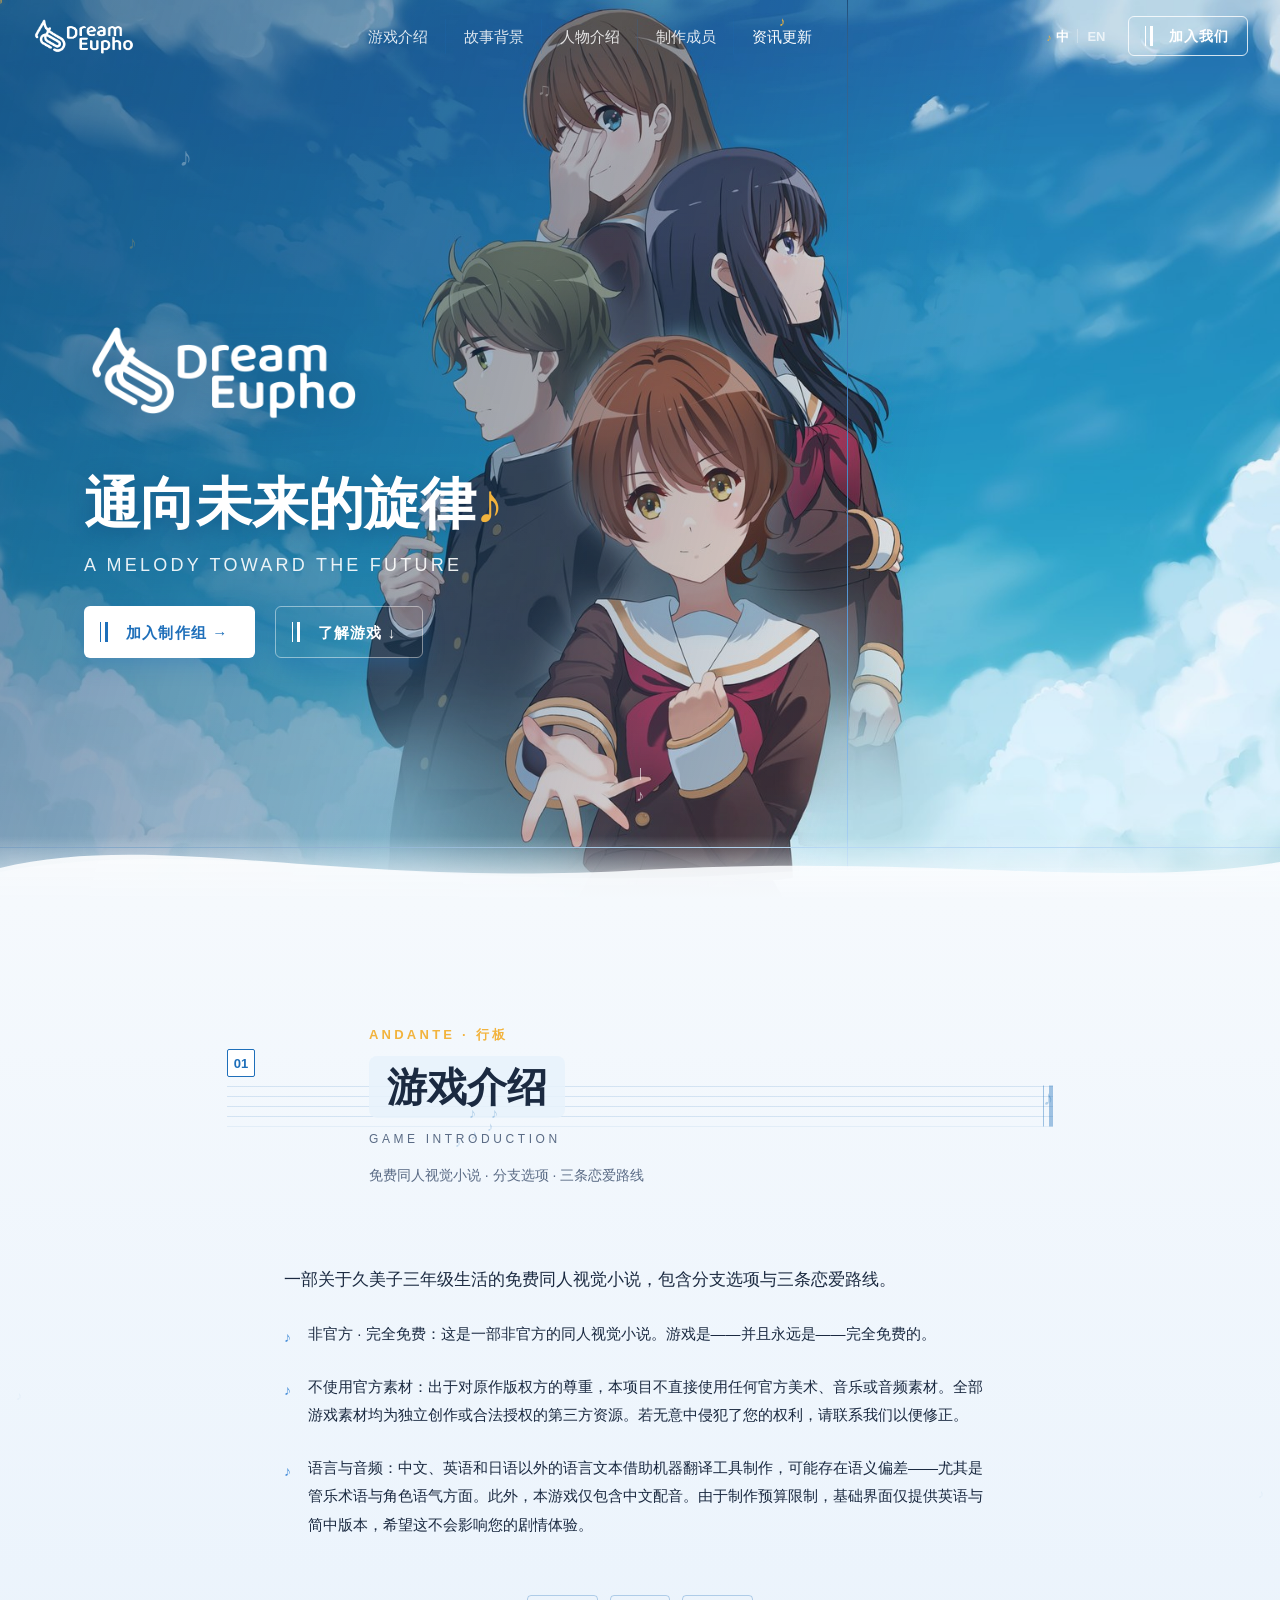
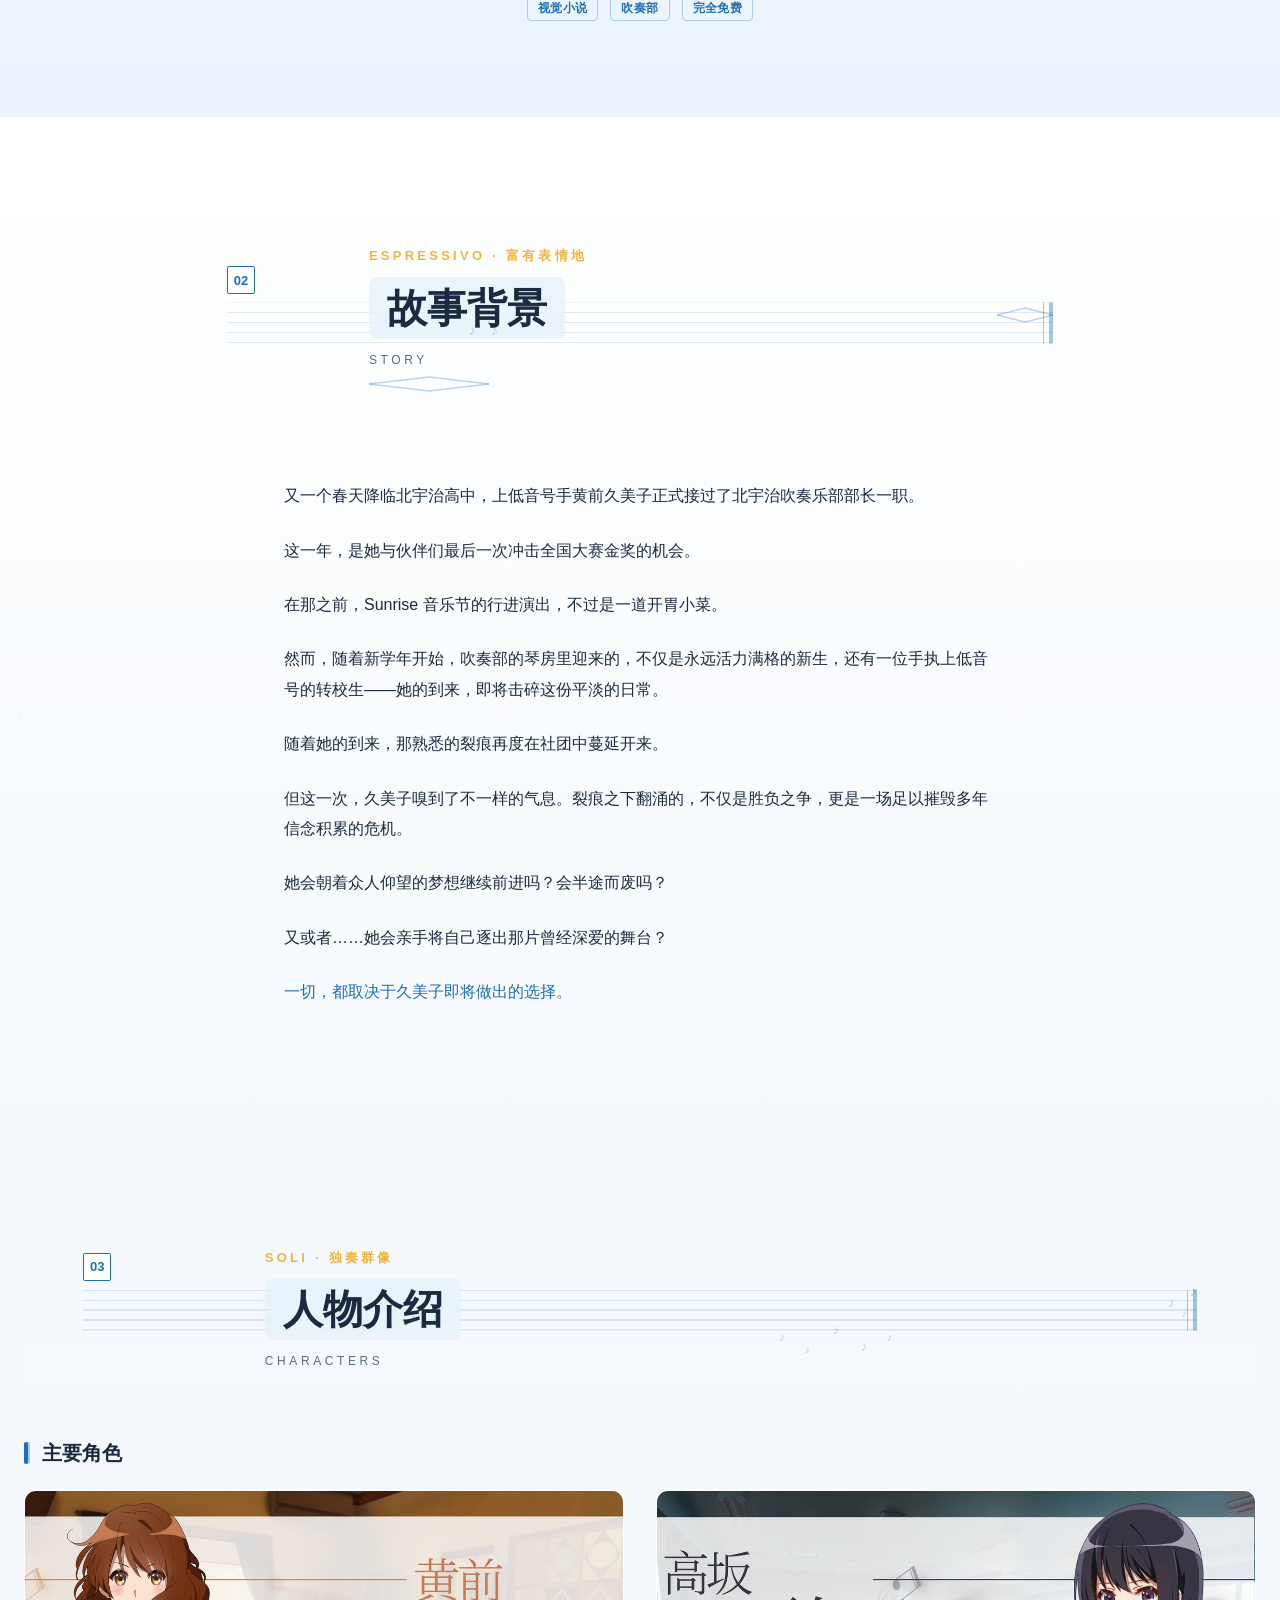
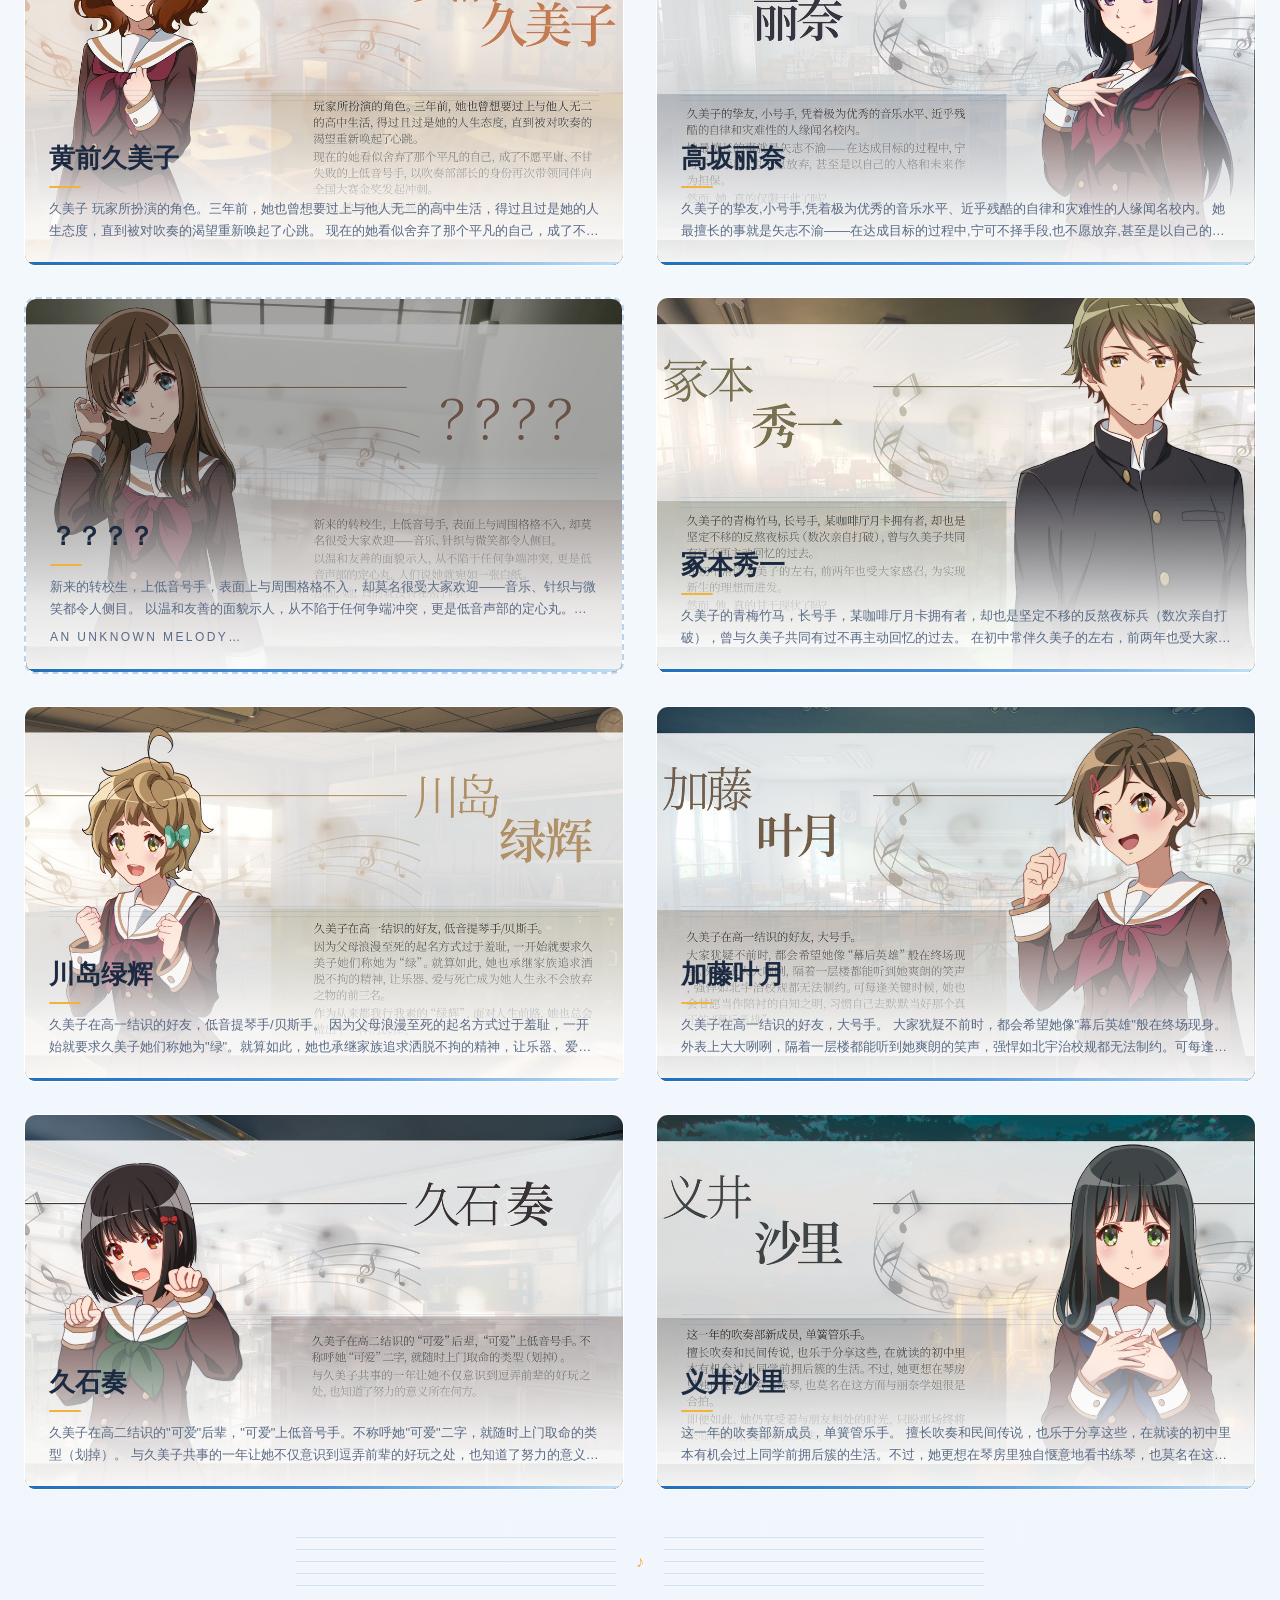
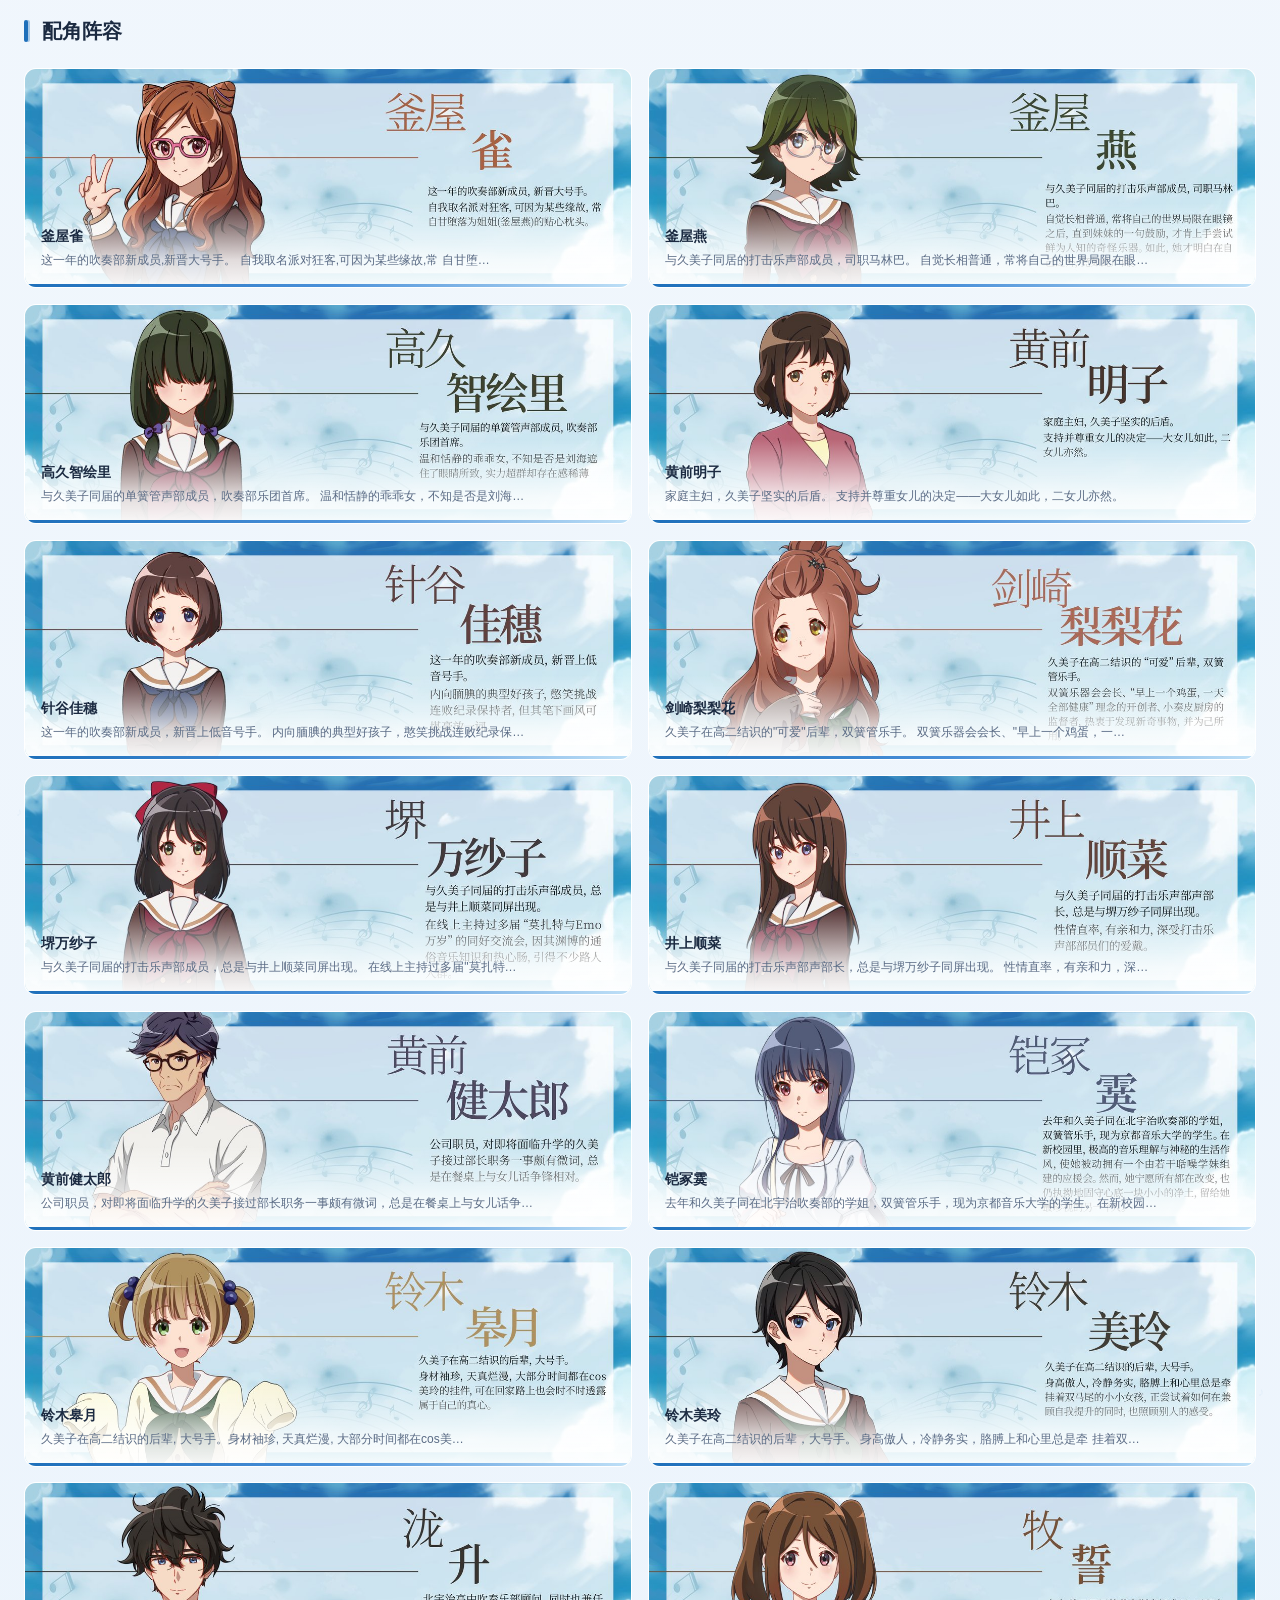
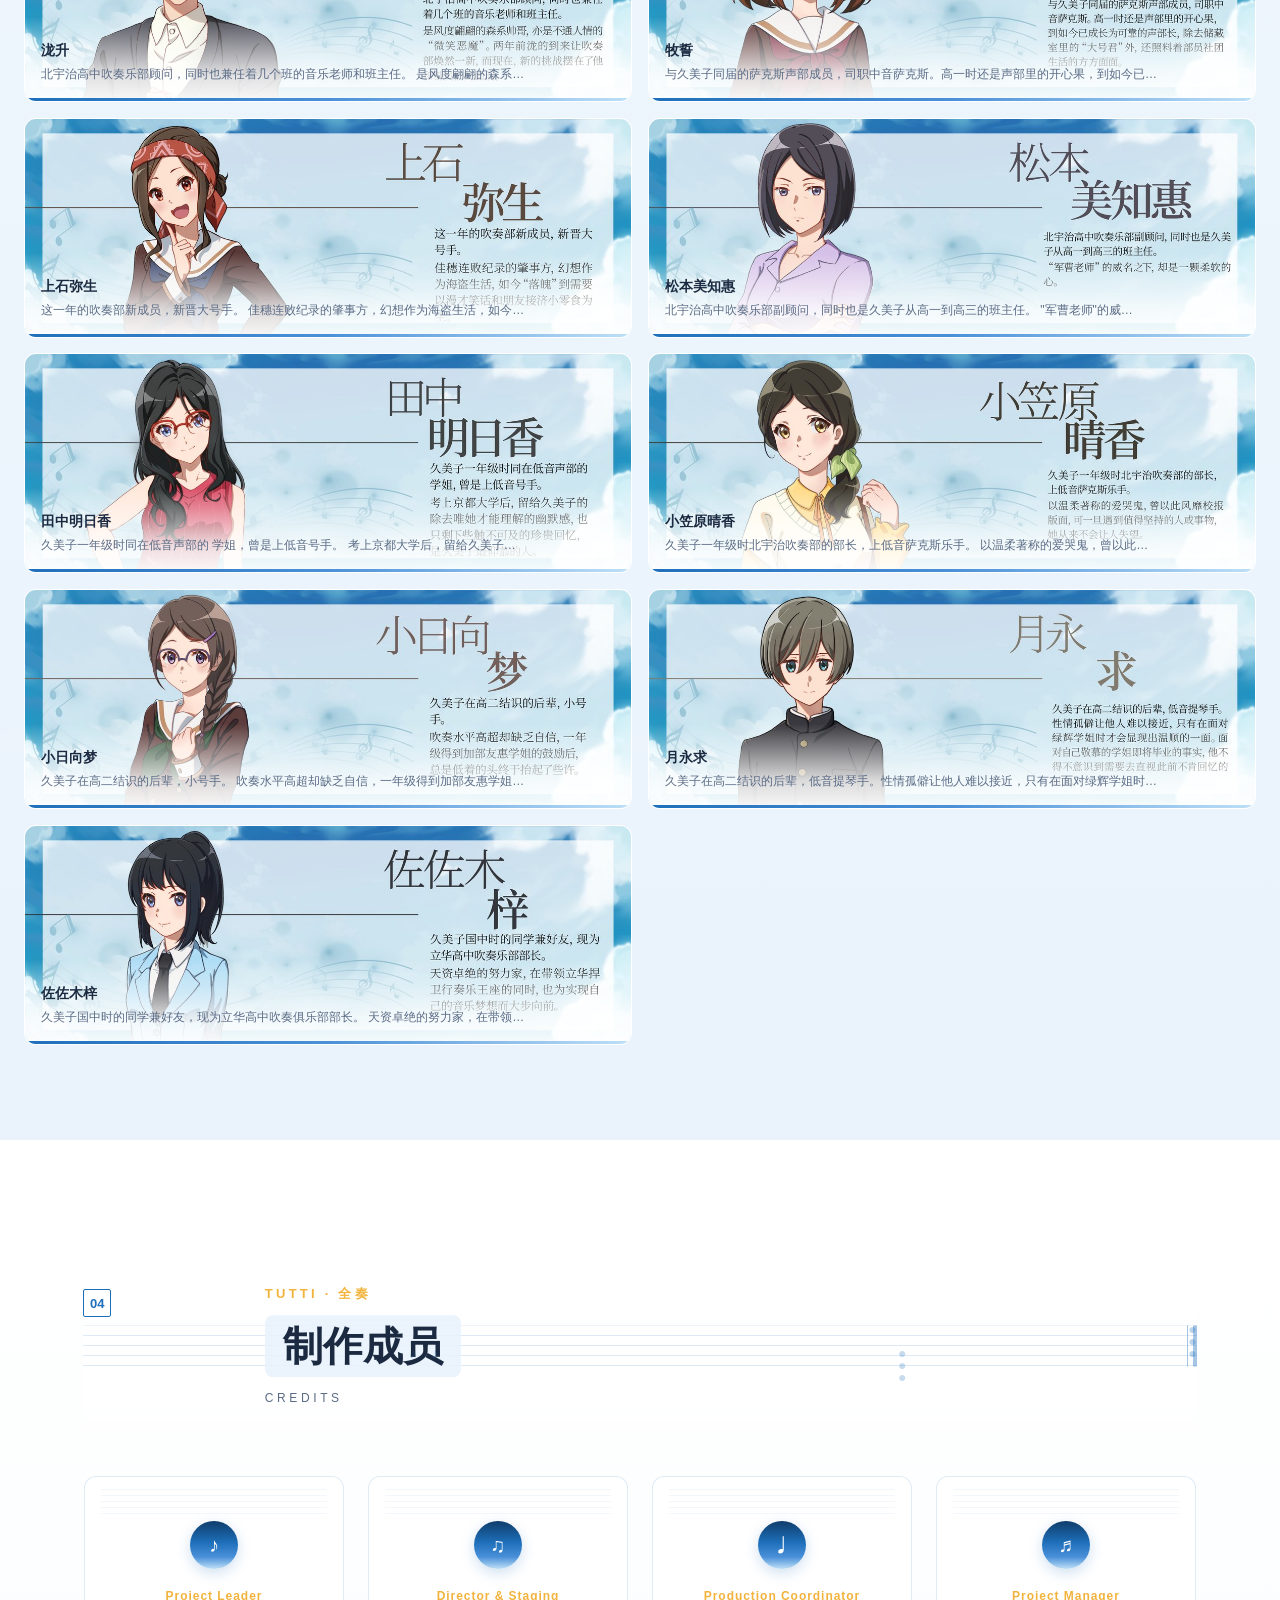
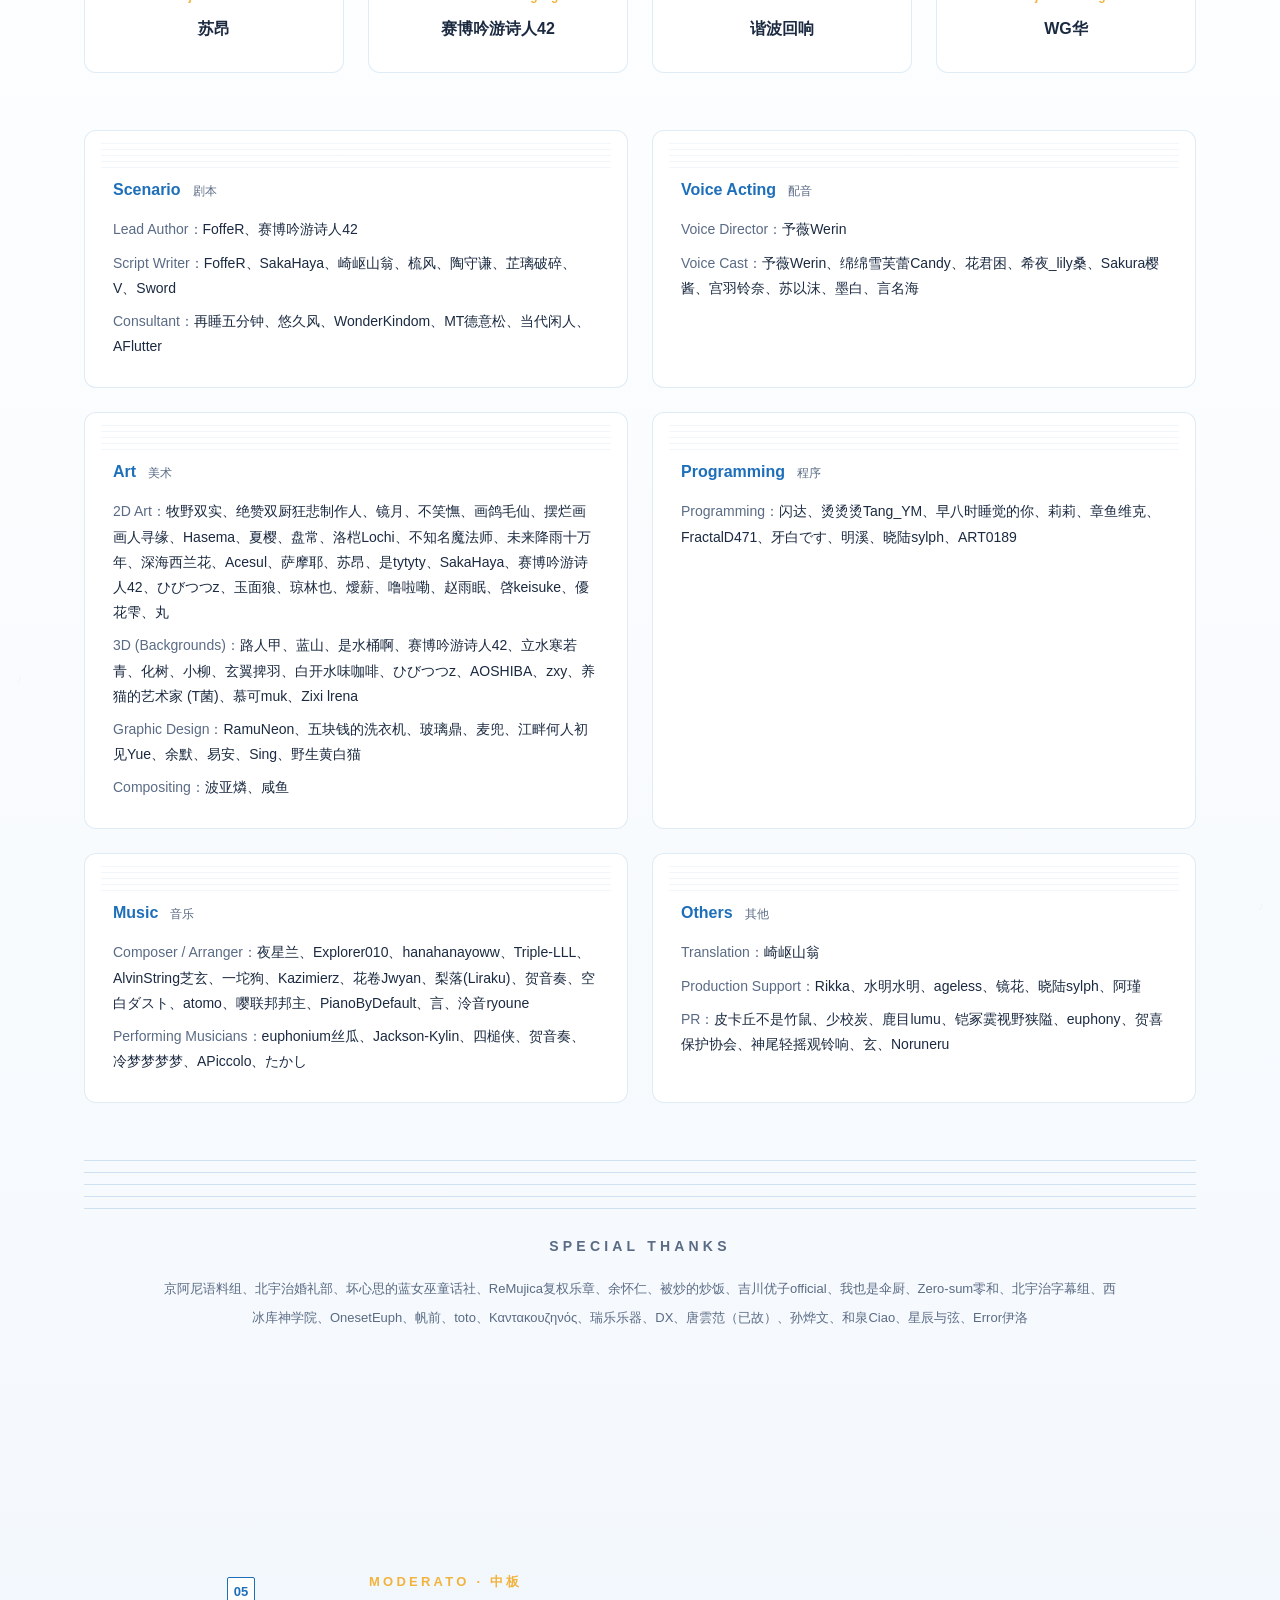
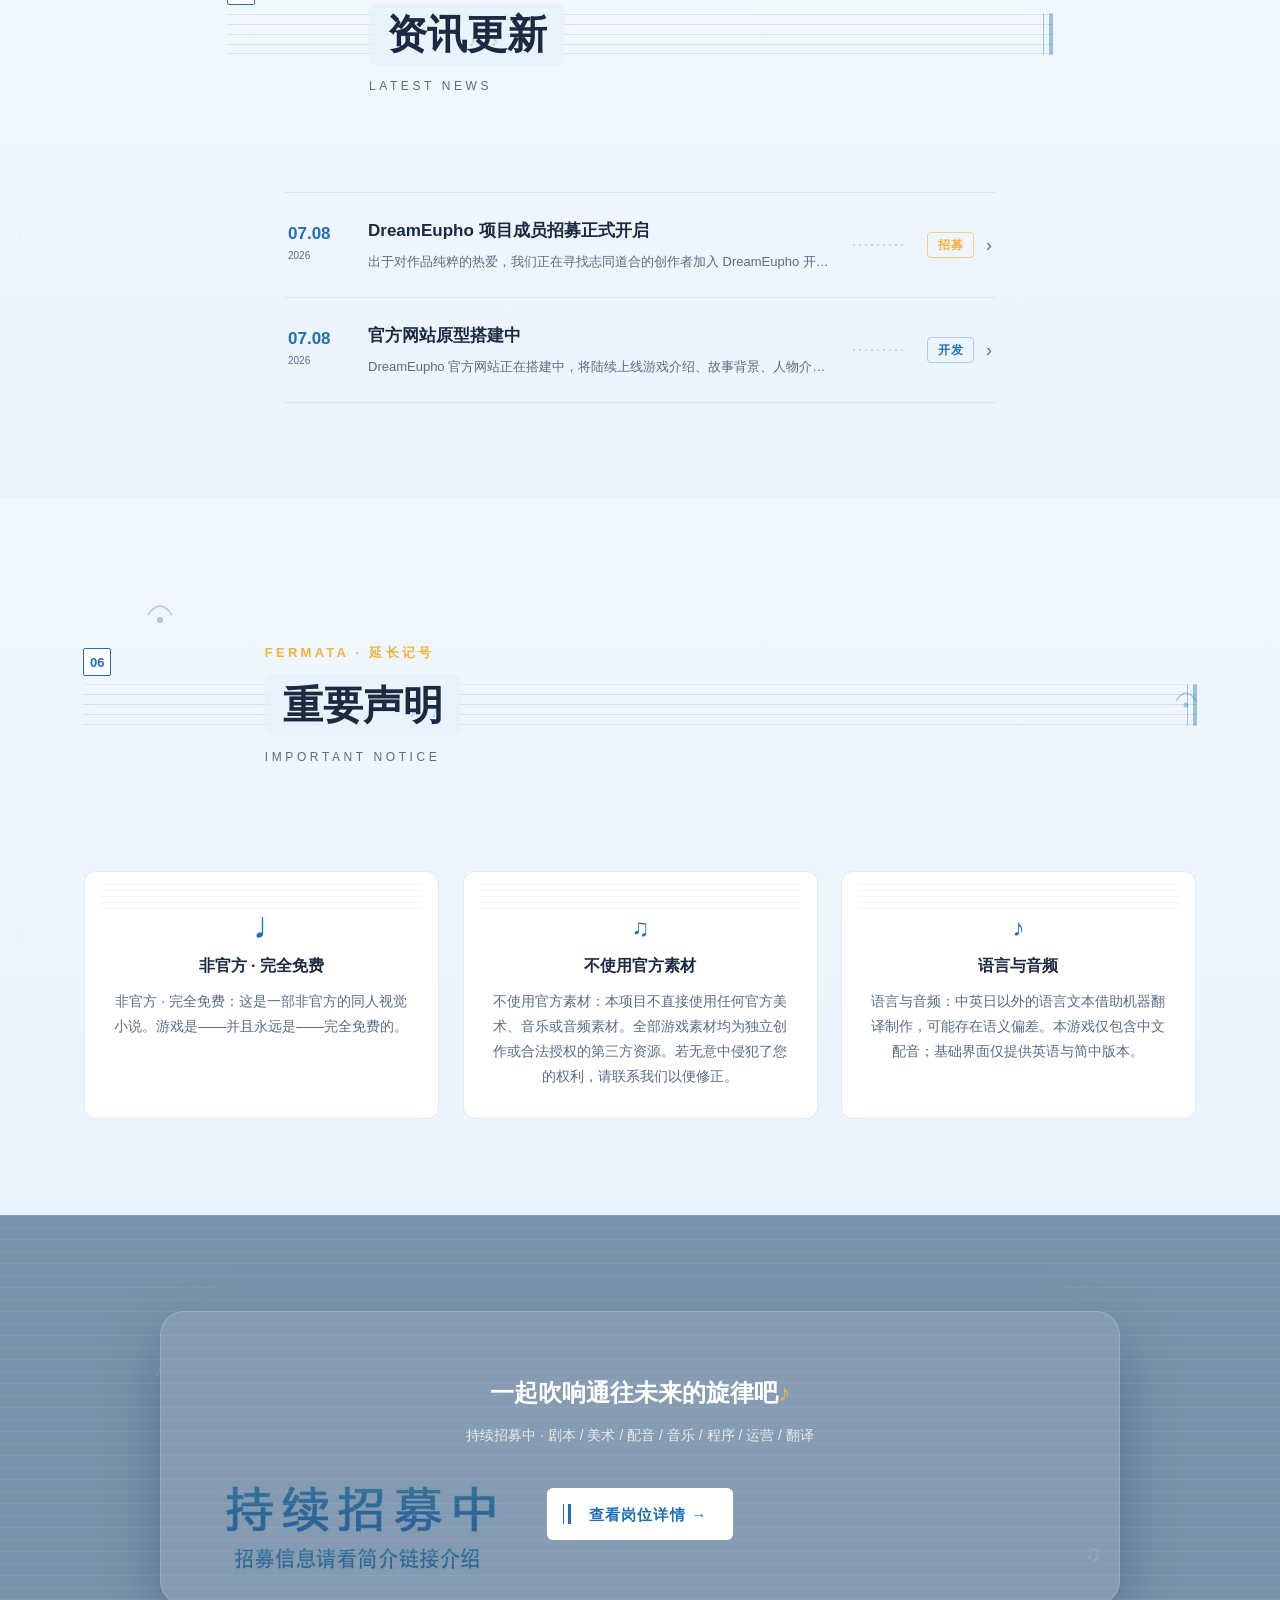
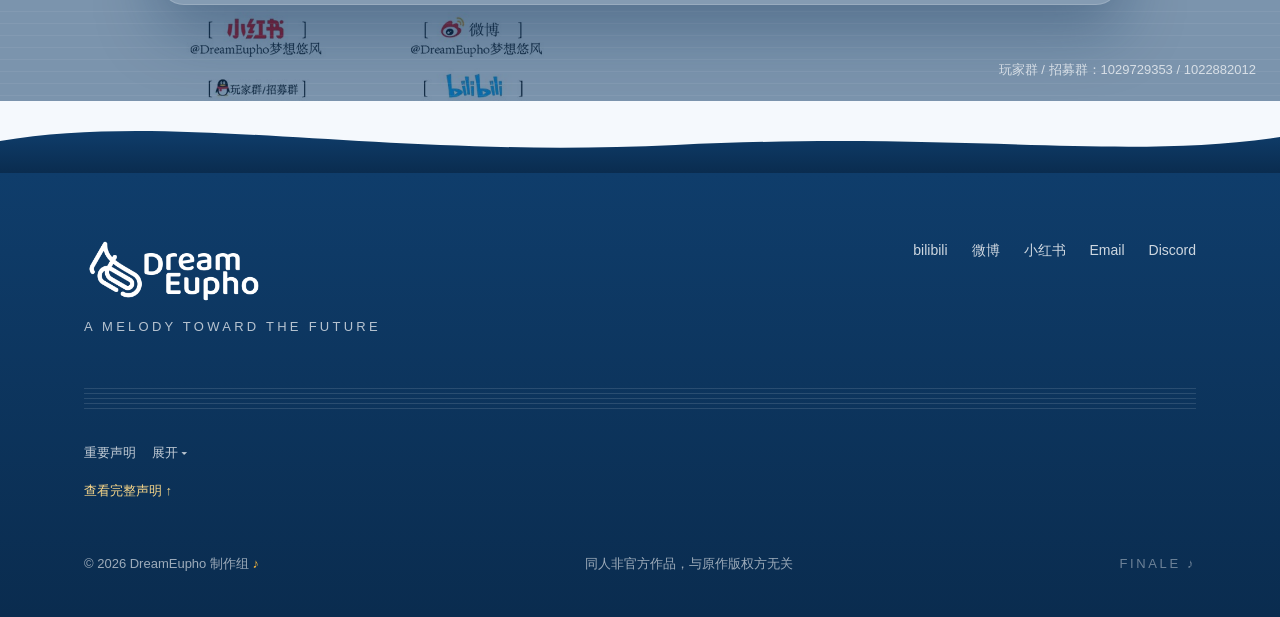
==== index.html @ 2f599049 "Initial commit: DreamEupho 梦想悠风 宣传网站" ====
<!DOCTYPE html>
<html lang="zh-CN">
<head>
<meta charset="UTF-8">
<meta name="viewport" content="width=device-width, initial-scale=1.0">
<title>DreamEupho 梦想悠风 — 通向未来的旋律♪</title>
<meta name="description" content="DreamEupho 梦想悠风 — 《吹响吧！上低音号》同人衍生视觉小说官方宣传网站。通向未来的旋律♪">
<link rel="icon" type="image/png" href="assets/img/logo/DreamEupho_LOGO_b.png">
<link rel="stylesheet" href="css/style.css">
</head>
<body>

<!-- 五线谱滚动进度条 -->
<div class="progress" aria-hidden="true">
  <div class="progress-line"></div>
  <div class="progress-note">♪</div>
</div>

<!-- ================= 顶部导航「节目单谱架」 ================= -->
<nav class="nav" id="nav">
  <div class="nav-inner">
    <a class="brand" href="#top">
      <span class="nav-logo"><img src="assets/img/logo/DreamEupho_LOGO_a.png" alt="DreamEupho"></span>
    </a>
    <div class="nav-links">
      <a href="#intro" class="nav-link" data-i18n="navIntro">游戏介绍</a>
      <a href="#story" class="nav-link" data-i18n="navStory">故事背景</a>
      <a href="#characters" class="nav-link" data-i18n="navChars">人物介绍</a>
      <a href="#credits" class="nav-link" data-i18n="navCredits">制作成员</a>
      <a href="#news" class="nav-link" data-i18n="navNews">资讯更新</a>
    </div>
    <div class="nav-right">
      <div class="lang-switch" role="group" aria-label="Language">
        <button class="lang-btn active" data-lang="zh" aria-pressed="true">中</button>
        <button class="lang-btn" data-lang="en" aria-pressed="false">EN</button>
      </div>
      <a href="recruit.html" class="btn btn-primary nav-cta"><span data-i18n="navJoin">加入我们</span></a>
      <button class="hamburger" id="hamburger" aria-label="打开菜单" aria-expanded="false">
        <span class="bar"></span><span class="bar"></span><span class="h-note">♪</span>
      </button>
    </div>
  </div>
</nav>

<!-- ================= 移动端菜单「演奏会节目单」 ================= -->
<div class="mobile-menu" id="mobileMenu">
  <div class="mm-panel">
    <div class="mm-header">
      <span class="mm-brandimg"><img src="assets/img/logo/DreamEupho_LOGO_b.png" alt=""></span>
      <div class="mm-headertext">
        <span class="mm-prog">PROGRAM</span>
        <span class="mm-sub" data-i18n="mmSub">节目单 · 通向未来的旋律</span>
      </div>
      <button class="mm-close" id="mmClose" aria-label="关闭菜单">
        <span class="bar-tc thin"></span><span class="bar-tc thick"></span>
      </button>
    </div>
    <nav class="mm-links">
      <a href="#intro"><span class="mi">01</span><span class="mn" data-i18n="navIntro">游戏介绍</span><span class="ml"></span><span class="me">INTRODUCTION</span></a>
      <a href="#story"><span class="mi">02</span><span class="mn" data-i18n="navStory">故事背景</span><span class="ml"></span><span class="me">STORY</span></a>
      <a href="#characters"><span class="mi">03</span><span class="mn" data-i18n="navChars">人物介绍</span><span class="ml"></span><span class="me">CHARACTERS</span></a>
      <a href="#credits"><span class="mi">04</span><span class="mn" data-i18n="navCredits">制作成员</span><span class="ml"></span><span class="me">CREDITS</span></a>
      <a href="#news"><span class="mi">05</span><span class="mn" data-i18n="navNews">资讯更新</span><span class="ml"></span><span class="me">NEWS</span></a>
    </nav>
    <div class="mm-bottom">
      <div class="lang-switch" role="group" aria-label="Language">
        <button class="lang-btn active" data-lang="zh" aria-pressed="true">中</button>
        <button class="lang-btn" data-lang="en" aria-pressed="false">EN</button>
      </div>
      <a href="recruit.html" class="btn btn-primary mm-join"><span data-i18n="navJoin">加入我们</span></a>
    </div>
    <svg class="mm-cloud" viewBox="0 0 1440 90" preserveAspectRatio="none" aria-hidden="true">
      <path d="M0,90 L0,58 C180,20 380,78 720,60 C1040,44 1260,80 1440,52 L1440,90 Z" fill="#FFFFFF"/>
    </svg>
  </div>
</div>

<main>

  <!-- ================= Hero 首屏 ================= -->
  <section class="hero" id="top">
    <div class="hero-bgimg" aria-hidden="true"></div>
    <div class="hero-shade" aria-hidden="true"></div>
    <span class="hero-note hn-1" aria-hidden="true">♪</span>
    <span class="hero-note hn-2" aria-hidden="true">♫</span>
    <span class="hero-note hn-3" aria-hidden="true">♪</span>
    <span class="hero-note hn-4" aria-hidden="true">♪</span>
    <span class="hero-note hn-5" aria-hidden="true">♫</span>

    <div class="hero-content">
      <img src="assets/img/logo/DreamEupho_LOGO_a.png" alt="DreamEupho 梦想悠风" class="hero-logo" width="280">
      <h1 class="hero-title"><span data-i18n="heroTitle">通向未来的旋律</span><span class="gold-note">♪</span></h1>
      <p class="hero-sub" data-i18n="heroSub">A MELODY TOWARD THE FUTURE</p>
      <div class="hero-actions">
        <a href="recruit.html" class="btn btn-white btn-lg" data-i18n="heroCta">加入制作组 →</a>
        <a href="#intro" class="btn btn-ghost-white btn-lg" data-i18n="heroMore">了解游戏 ↓</a>
      </div>
    </div>

    <div class="hero-scroll" aria-hidden="true">
      <span class="hs-line"></span>
      <span class="hs-note">♪</span>
    </div>

    <svg class="clouds-layer cl-back" viewBox="0 0 1440 110" preserveAspectRatio="none" aria-hidden="true">
      <path d="M0,110 L0,82 C220,44 480,104 840,84 C1120,68 1320,100 1440,74 L1440,110 Z" fill="#FFFFFF" opacity="0.5"/>
    </svg>
    <svg class="clouds-layer cl-front" viewBox="0 0 1440 90" preserveAspectRatio="none" aria-hidden="true">
      <path d="M0,90 L0,58 C180,20 380,78 720,60 C1040,44 1260,80 1440,52 L1440,90 Z" fill="#FFFFFF" opacity="0.9"/>
    </svg>
  </section>

  <!-- ================= MOVEMENT 01 游戏介绍 ================= -->
  <section class="section mv-block" id="intro">
    <span class="baton" aria-hidden="true"></span>
    <div class="container-narrow reveal">
      <header class="score-head">
        <div class="score-stage">
          <span class="score-staff" aria-hidden="true"></span>
          <span class="score-barline" aria-hidden="true"></span>
          <span class="score-num">01</span>
          <span class="score-fall sf-1" aria-hidden="true">♪</span>
          <span class="score-fall sf-2" aria-hidden="true">♪</span>
          <span class="score-mark mark-up" aria-hidden="true"><span class="mk-n">♪</span><span class="mk-n">♪</span><span class="mk-n">♪</span></span>
          <div class="score-title-group">
            <p class="score-tempo">ANDANTE · 行板</p>
            <h2 class="score-title" data-i18n="secIntro">游戏介绍</h2>
            <p class="score-en">GAME INTRODUCTION</p>
            <p class="score-quote" data-i18n="introQuote">免费同人视觉小说 · 分支选项 · 三条恋爱路线</p>
          </div>
          <span class="score-end end-note" aria-hidden="true">♪</span>
        </div>
      </header>

      <p class="lead" id="introShort"></p>
      <ul class="intro-bullets" id="introBullets"></ul>
      <div class="chip-row">
        <span class="chip" data-i18n="chipVN">视觉小说</span>
        <span class="chip" data-i18n="chipBand">吹奏部</span>
        <span class="chip" data-i18n="chipFree">完全免费</span>
      </div>
    </div>
  </section>

  <!-- ================= MOVEMENT 02 故事背景 ================= -->
  <section class="section section-alt mv-block" id="story">
    <span class="baton" aria-hidden="true"></span>
    <svg class="bg-cloud bg-c1" viewBox="0 0 1440 90" preserveAspectRatio="none" aria-hidden="true"><path d="M0,90 L0,58 C180,20 380,78 720,60 C1040,44 1260,80 1440,52 L1440,90 Z" fill="#FFFFFF"/></svg>
    <div class="container-narrow reveal">
      <header class="score-head">
        <div class="score-stage">
          <span class="score-staff" aria-hidden="true"></span>
          <span class="score-barline" aria-hidden="true"></span>
          <span class="score-num">02</span>
          <span class="score-fall sf-1" aria-hidden="true">♪</span>
          <span class="score-fall sf-2" aria-hidden="true">♪</span>
          <div class="score-title-group">
            <p class="score-tempo">ESPRESSIVO · 富有表情地</p>
            <h2 class="score-title" data-i18n="secStory">故事背景</h2>
            <p class="score-en">STORY</p>
            <svg class="mark-hairpin" viewBox="0 0 120 16" aria-hidden="true">
              <path d="M0 8 L60 1 L120 8" fill="none" stroke="rgba(30,111,186,0.3)" stroke-width="1.5"/>
              <path d="M0 8 L60 15 L120 8" fill="none" stroke="rgba(30,111,186,0.3)" stroke-width="1.5"/>
            </svg>
          </div>
          <svg class="score-end end-hairpin" viewBox="0 0 56 16" aria-hidden="true">
            <path d="M56 8 L28 1 L0 8" fill="none" stroke="rgba(30,111,186,0.3)" stroke-width="1.5"/>
            <path d="M56 8 L28 15 L0 8" fill="none" stroke="rgba(30,111,186,0.3)" stroke-width="1.5"/>
          </svg>
        </div>
      </header>
      <div class="story-paras" id="storyParas"></div>
    </div>
  </section>

  <!-- ================= MOVEMENT 03 人物介绍 ================= -->
  <section class="section mv-block" id="characters">
    <span class="baton" aria-hidden="true"></span>
    <svg class="bg-cloud bg-c2" viewBox="0 0 1440 90" preserveAspectRatio="none" aria-hidden="true"><path d="M0,90 L0,58 C180,20 380,78 720,60 C1040,44 1260,80 1440,52 L1440,90 Z" fill="#FFFFFF"/></svg>
    <div class="container-wide reveal">
      <header class="score-head">
        <div class="score-stage">
          <span class="score-staff" aria-hidden="true"></span>
          <span class="score-barline" aria-hidden="true"></span>
          <span class="score-num">03</span>
          <span class="score-fall sf-1" aria-hidden="true">♪</span>
          <span class="score-fall sf-2" aria-hidden="true">♪</span>
          <span class="score-mark mark-dots" aria-hidden="true"><span class="mk-n">♪</span><span class="mk-n">♪</span><span class="mk-n">♪</span><span class="mk-n">♪</span><span class="mk-n">♪</span></span>
          <div class="score-title-group">
            <p class="score-tempo">SOLI · 独奏群像</p>
            <h2 class="score-title" data-i18n="secChars">人物介绍</h2>
            <p class="score-en">CHARACTERS</p>
          </div>
          <span class="score-end end-stairs" aria-hidden="true"><span class="mk-n">♪</span><span class="mk-n">♪</span><span class="mk-n">♪</span></span>
        </div>
      </header>

      <h2 class="sub-head" data-i18n="mainChars">主要角色</h2>
      <div class="char-main-grid" id="charMain"></div>

      <div class="staff-divider" aria-hidden="true">
        <span class="sd-line"></span>
        <span class="sd-note">♪</span>
        <span class="sd-line"></span>
      </div>

      <h2 class="sub-head" data-i18n="supportChars">配角阵容</h2>
      <div class="char-support-grid" id="charSupport"></div>
    </div>
  </section>

  <!-- ================= MOVEMENT 04 制作成员 ================= -->
  <section class="section section-alt mv-block" id="credits">
    <span class="baton" aria-hidden="true"></span>
    <svg class="bg-cloud bg-c3" viewBox="0 0 1440 90" preserveAspectRatio="none" aria-hidden="true"><path d="M0,90 L0,58 C180,20 380,78 720,60 C1040,44 1260,80 1440,52 L1440,90 Z" fill="#FFFFFF"/></svg>
    <div class="container reveal">
      <header class="score-head">
        <div class="score-stage">
          <span class="score-staff" aria-hidden="true"></span>
          <span class="score-barline" aria-hidden="true"></span>
          <span class="score-num">04</span>
          <span class="score-fall sf-1" aria-hidden="true">♪</span>
          <span class="score-fall sf-2" aria-hidden="true">♪</span>
          <span class="score-mark mark-chord" aria-hidden="true"><span class="mk-n">●</span><span class="mk-n">●</span><span class="mk-n">●</span></span>
          <div class="score-title-group">
            <p class="score-tempo">TUTTI · 全奏</p>
            <h2 class="score-title" data-i18n="secCredits">制作成员</h2>
            <p class="score-en">CREDITS</p>
          </div>
          <span class="score-end end-chord" aria-hidden="true"><span class="mk-n">●</span><span class="mk-n">●</span><span class="mk-n">●</span></span>
        </div>
      </header>

      <div class="core-grid" id="coreTeam"></div>
      <div class="credit-groups" id="creditGroups"></div>

      <div class="thanks-wrap">
        <div class="staff thanks-staff" aria-hidden="true"></div>
        <div class="thanks-title">SPECIAL THANKS</div>
        <p class="thanks-names" id="thanksNames"></p>
      </div>
    </div>
  </section>

  <!-- ================= MOVEMENT 05 资讯更新 ================= -->
  <section class="section mv-block" id="news">
    <span class="baton" aria-hidden="true"></span>
    <div class="container-narrow reveal">
      <header class="score-head">
        <div class="score-stage">
          <span class="score-staff" aria-hidden="true"></span>
          <span class="score-barline" aria-hidden="true"></span>
          <span class="score-num">05</span>
          <span class="score-fall sf-1" aria-hidden="true">♪</span>
          <span class="score-fall sf-2" aria-hidden="true">♪</span>
          <div class="score-title-group">
            <p class="score-tempo">MODERATO · 中板</p>
            <h2 class="score-title" data-i18n="secNews">资讯更新</h2>
            <p class="score-en">LATEST NEWS</p>
          </div>
        </div>
      </header>
      <div class="news-list" id="newsList"></div>
      <div class="news-more" id="newsMore" style="display:none;">
        <a href="#news" class="link-btn"><span data-i18n="newsAll">查看全部</span><span class="arr">→</span></a>
      </div>
    </div>
  </section>

  <!-- ================= MOVEMENT 06 重要声明 ================= -->
  <section class="section notice-section mv-block" id="notice">
    <span class="baton" aria-hidden="true"></span>
    <div class="container reveal">
      <header class="score-head">
        <div class="score-stage">
          <span class="score-staff" aria-hidden="true"></span>
          <span class="score-barline" aria-hidden="true"></span>
          <span class="score-num">06</span>
          <span class="score-fall sf-1" aria-hidden="true">♪</span>
          <span class="score-fall sf-2" aria-hidden="true">♪</span>
          <svg class="mark-fermata" viewBox="0 0 28 30" aria-hidden="true">
            <path d="M2 20 Q14 2 26 20" fill="none" stroke="rgba(30,111,186,0.35)" stroke-width="1.5"/>
            <circle cx="14" cy="25" r="3" fill="rgba(30,111,186,0.35)"/>
          </svg>
          <div class="score-title-group">
            <p class="score-tempo">FERMATA · 延长记号</p>
            <h2 class="score-title" data-i18n="secNotice">重要声明</h2>
            <p class="score-en">IMPORTANT NOTICE</p>
          </div>
          <svg class="score-end end-fermata" viewBox="0 0 22 26" aria-hidden="true">
            <path d="M1 17 Q11 1 21 17" fill="none" stroke="rgba(30,111,186,0.35)" stroke-width="1.5"/>
            <circle cx="11" cy="21" r="2.5" fill="rgba(30,111,186,0.35)"/>
          </svg>
        </div>
      </header>
      <div class="notice-cards" id="noticeCards"></div>
    </div>
  </section>

  <!-- ================= 招募 CTA ================= -->
  <section class="cta mv-block" id="recruit">
    <span class="baton" aria-hidden="true"></span>
    <div class="cta-mask" aria-hidden="true"></div>
    <span class="cta-note cn-1" aria-hidden="true">♪</span>
    <span class="cta-note cn-2" aria-hidden="true">♫</span>
    <div class="cta-content">
      <p class="cta-line"><span data-i18n="ctaLine">一起吹响通往未来的旋律吧</span><span class="gold-note">♪</span></p>
      <p class="cta-sub" data-i18n="ctaSub">持续招募中 · 剧本 / 美术 / 配音 / 音乐 / 程序 / 运营 / 翻译</p>
      <a href="recruit.html" class="btn btn-white btn-lg" data-i18n="ctaBtn">查看岗位详情 →</a>
    </div>
    <div class="cta-meta" data-i18n="ctaGroup">玩家群 / 招募群：1029729353 / 1022882012</div>
  </section>

</main>

<!-- ================= 页脚 ================= -->
<svg class="foot-cloud" viewBox="0 0 1440 72" preserveAspectRatio="none" aria-hidden="true">
  <defs>
    <linearGradient id="gNight" x1="0" y1="0" x2="0" y2="1">
      <stop offset="0" stop-color="#0F3D6B"/><stop offset="1" stop-color="#0A2C4F"/>
    </linearGradient>
  </defs>
  <path d="M0,72 L0,40 C200,10 420,58 760,44 C1080,30 1260,60 1440,36 L1440,72 Z" fill="url(#gNight)"/>
</svg>

<footer class="footer">
  <div class="container">
    <div class="footer-top">
      <div class="foot-brand">
        <img src="assets/img/logo/DreamEupho_LOGO_a.png" alt="DreamEupho 梦想悠风" class="foot-logo">
        <p class="foot-tagline" data-i18n="footTagline">A MELODY TOWARD THE FUTURE</p>
      </div>
      <div class="foot-social">
        <a href="https://space.bilibili.com/1309393596" target="_blank" rel="noopener">bilibili</a>
        <a href="https://weibo.com" target="_blank" rel="noopener">微博</a>
        <a href="https://www.xiaohongshu.com" target="_blank" rel="noopener">小红书</a>
        <a href="mailto:dreameupho@163.com">Email</a>
        <a href="https://discord.gg/eeGYKxgxV" target="_blank" rel="noopener">Discord</a>
      </div>
    </div>

    <hr class="foot-divider">

    <div class="foot-notice">
      <button class="foot-notice-toggle"><span data-i18n="footNotice">重要声明</span>&nbsp;<span class="caret" data-i18n="footExpand">展开 ▾</span></button>
      <div class="foot-notice-body" id="footNoticeBody"></div>
      <a href="#notice" class="foot-notice-link" data-i18n="footFull">查看完整声明 ↑</a>
    </div>

    <div class="foot-bottom">
      <span><span data-i18n="footCopyright">© 2026 DreamEupho 制作组</span> <span class="gold-note">♪</span></span>
      <span data-i18n="footDoujin">同人非官方作品，与原作版权方无关</span>
      <span class="finale">FINALE ♪</span>
    </div>
  </div>
</footer>

<script src="js/data.js"></script>
<script src="js/main.js"></script>
</body>
</html>
---- css/style.css ----
/* ============================================================
   DreamEupho 梦想悠风 — 宣传网站全局样式 v3（去 AI 化）
   规范来源：设计/设计方案.md（v1）+ 设计/设计修订v2.md + 设计/设计去AI化.md
   「节目单谱架 / 总谱页头 / 乐谱纸 / 小节线」—— 从管乐团题材长出的定制语言
   ============================================================ */

/* ---------- 1. 变量与基础 ---------- */
:root {
  --blue: #1E6FBA;
  --blue-deep: #0F3D6B;
  --blue-mid: #4A90D9;
  --blue-pale: #BFE0F7;
  --white: #FFFFFF;
  --mist: #F5F9FD;
  --gold: #F2B33D;
  --honey: #FBD98A;
  --ink: #1B2A41;
  --slate: #5A6B85;
  --tag-bg: #E8F2FC;

  --grad-sky: linear-gradient(180deg, #0F3D6B 0%, #1E6FBA 45%, #4A90D9 75%, #BFE0F7 100%);
  --grad-mist: linear-gradient(180deg, #FFFFFF 0%, #F5F9FD 100%);
  --grad-gold: linear-gradient(90deg, #F2B33D, #FBD98A);
  --grad-night: linear-gradient(180deg, #0F3D6B, #0A2C4F);
  --grad-logo: linear-gradient(135deg, #1E6FBA, #4A90D9);

  --shadow-card: 0 4px 24px rgba(30,111,186,0.08);
  --shadow-hover: 0 12px 40px rgba(30,111,186,0.16);
  --shadow-cta: 0 6px 20px rgba(30,111,186,0.35);

  --font-cn: "Noto Sans SC", "Source Han Sans SC", "思源黑体", "PingFang SC", "Hiragino Sans GB", "Microsoft YaHei", sans-serif;
  --font-en: "Quicksand", "Noto Sans SC", "PingFang SC", sans-serif;

  --r-card: 12px;
  --r-btn: 6px;
}

* { margin: 0; padding: 0; box-sizing: border-box; }

html {
  scroll-behavior: smooth;
  -webkit-text-size-adjust: 100%;
}

body {
  font-family: var(--font-cn);
  font-size: 16px;
  line-height: 1.9;
  color: var(--ink);
  background: var(--mist);
  overflow-x: hidden;
}

html.lang-en body,
html.lang-en p,
html.lang-en li { line-height: 1.8; }

img { display: block; max-width: 100%; }

a { color: var(--blue); text-decoration: none; }
button { font-family: inherit; cursor: pointer; border: none; background: none; }

ul, ol { list-style: none; }

h1, h2, h3, h4 { font-family: var(--font-cn); color: var(--ink); line-height: 1.3; }

::selection { background: var(--blue-pale); color: var(--blue-deep); }

/* 锚点偏移（导航 72px） */
section[id] { scroll-margin-top: 88px; }

/* ---------- 2. 工具类 ---------- */
.container { max-width: 1160px; margin: 0 auto; padding: 0 24px; }
.container-narrow { max-width: 760px; margin: 0 auto; padding: 0 24px; }
.container-wide { max-width: 1280px; margin: 0 auto; padding: 0 24px; }

.section {
  padding: 96px 0;
  position: relative;
  background: linear-gradient(180deg, #F5F9FD 0%, #EAF3FC 100%);
}
.section-alt { background: linear-gradient(180deg, #FFFFFF 0%, #F5F9FD 100%); }
/* 正文区淡音符氛围（左右各一，固定不漂移） */
.section::before,
.section::after {
  content: "♪";
  position: absolute;
  font-size: 12px;
  line-height: 1;
  color: rgba(30,111,186,0.05);
  pointer-events: none;
  z-index: 0;
}
.section::before { left: 16px; top: 60%; }
.section::after { right: 16px; top: 72%; }
/* 极淡云朵剪影（角落固定） */
.bg-cloud {
  position: absolute;
  opacity: 0.05;
  pointer-events: none;
  z-index: 0;
}
.bg-c1 { right: 0; top: 18%; width: 60%; height: 56px; }
.bg-c2 { left: 0; bottom: 8%; width: 55%; height: 60px; }
.bg-c3 { right: 0; bottom: 12%; width: 65%; height: 52px; }

.gold-note { color: var(--gold); font-style: normal; }

/* 五线谱工具类（repeating-linear-gradient，参数随场景覆盖） */
.staff {
  display: block;
  height: 49px;
  background-image: repeating-linear-gradient(
    to bottom,
    currentColor 0px,
    currentColor 1px,
    transparent 1px,
    transparent 12px
  );
  pointer-events: none;
}

/* 子区块标题：小节线样式的短竖线 */
.sub-head {
  display: flex;
  align-items: center;
  gap: 14px;
  font-size: 20px;
  font-weight: 700;
  margin: 0 0 24px;
}
.sub-head::before {
  content: "";
  width: 4px;
  height: 22px;
  border-radius: 2px;
  background: var(--blue);
  box-shadow: 2px 0 0 rgba(30,111,186,0.35);
  flex: none;
}

/* ---------- 3. C.1 小节线按钮 ---------- */
.btn {
  position: relative;
  display: inline-flex;
  align-items: center;
  justify-content: center;
  font-family: var(--font-en);
  font-weight: 700;
  font-size: 15px;
  line-height: 1;
  letter-spacing: 0.08em;
  border-radius: var(--r-btn);
  padding: 0 26px 0 42px;
  white-space: nowrap;
  transition: background 0.2s ease, color 0.2s ease, transform 0.2s ease;
}
.btn:hover { transform: translateY(-1px); }
.btn:active { transform: scale(0.98); }
/* 左内侧终止线：细线 1px + 粗线 3px，间距 4px，高 20px */
.btn::before,
.btn::after {
  content: "";
  position: absolute;
  left: 16px;
  top: 50%;
  transform: translateY(-50%);
  height: 20px;
  background: currentColor;
}
.btn::before { width: 1px; }
.btn::after {
  left: 21px;
  width: 3px;
  transition: background 0.2s ease, transform 0.2s ease;
}
.btn:hover::after { background: var(--gold); transform: translateY(-50%) translateX(2px); }

.btn-lg { height: 52px; }
.btn-md { height: 48px; }

/* 主按钮（浅底）：主蓝底白字 */
.btn-primary { background: var(--blue); color: var(--white); }
.btn-primary:hover { background: var(--blue-deep); }
/* 白底按钮（深底/Hero）：白底主蓝字 */
.btn-white { background: var(--white); color: var(--blue); }
.btn-white:hover { color: var(--blue-mid); }
/* 次按钮：透明底 1px 主蓝 45% 描边 */
.btn-ghost { border: 1px solid rgba(30,111,186,0.45); color: var(--blue); background: transparent; }
.btn-ghost:hover { background: var(--tag-bg); }
/* 深蓝底上的白色描边次按钮 */
.btn-ghost-white { border: 1px solid rgba(255,255,255,0.45); color: var(--white); background: transparent; }
.btn-ghost-white:hover { background: rgba(255,255,255,0.15); }
/* 音符 hover 颤音 */
.btn .note { display: inline-block; font-style: normal; color: var(--gold); }
.btn:hover .note { animation: vibrato 0.3s ease 2; }

/* 文字链接按钮 */
.link-btn { color: var(--blue); font-weight: 700; font-size: 16px; display: inline-flex; align-items: center; gap: 4px; }
.link-btn .arr { transition: transform 0.2s ease; }
.link-btn:hover .arr { transform: translateX(4px); }

/* ---------- 4. C.2 乐谱纸卡片 ---------- */
.card {
  position: relative;
  background: var(--white);
  border: 1px solid rgba(30,111,186,0.14);
  border-radius: var(--r-card);
  padding: 44px 28px 28px;
  transition: border-color 0.25s ease, transform 0.25s ease;
}
/* 页眉谱线带（5×1px 线距 6px 主蓝 6%，距顶 12px） */
.card::before {
  content: "";
  position: absolute;
  top: 12px;
  left: 16px;
  right: 16px;
  height: 25px;
  background-image: repeating-linear-gradient(to bottom, rgba(30,111,186,0.06) 0 1px, transparent 1px 6px);
  transition: opacity 0.25s ease;
  pointer-events: none;
}
/* 右上角金♪落款（hover 淡入） */
.card::after {
  content: "♪";
  position: absolute;
  top: 15px;
  right: 18px;
  font-size: 12px;
  line-height: 1;
  color: var(--gold);
  opacity: 0;
  transition: opacity 0.2s ease;
  pointer-events: none;
}
.card:hover { border-color: rgba(30,111,186,0.45); transform: translateY(-2px); }
.card:hover::before { background-image: repeating-linear-gradient(to bottom, rgba(30,111,186,0.12) 0 1px, transparent 1px 6px); }
.card:hover::after { opacity: 1; animation: vibrato 0.3s ease 2; }

/* ---------- 5. C.5 批注框标签 ---------- */
.chip {
  display: inline-flex;
  align-items: center;
  height: 26px;
  padding: 0 10px;
  border-radius: 4px;
  border: 1px solid rgba(30,111,186,0.3);
  background: transparent;
  font-size: 12px;
  font-weight: 700;
  letter-spacing: 0.03em;
  color: var(--blue);
}
.chip-gold { border-color: rgba(242,179,61,0.6); color: var(--gold); }
.chip-slate { border-color: rgba(90,107,133,0.35); color: var(--slate); }

/* ---------- 6. 进入动效（C.6 记谱动作 + B.1 乐章表演） ---------- */
/* 区块容器：内容区微升 8px（不隐藏，供页头表演可见） */
.reveal { transform: translateY(8px); transition: transform 0.6s cubic-bezier(0.16, 1, 0.3, 1); }
.reveal.in { transform: none; }
/* 内容块：滚动驱动渐进呈现（Apple 式：opacity + translateY + scale 随进入视口进度） */
.fade-up { opacity: 0; transform: translateY(48px) scale(0.98); transition: opacity 0.4s cubic-bezier(0.16, 1, 0.3, 1), transform 0.4s cubic-bezier(0.16, 1, 0.3, 1); will-change: transform; }
.fade-up.in { opacity: 1; transform: none; }
/* Chrome/Edge 115+：CSS Scroll-Driven Animations（丝滑零 JS，双向滚动驱动） */
@supports (animation-timeline: view()) {
  .fade-up {
    animation: appleFade cubic-bezier(0.16, 1, 0.3, 1) both;
    animation-timeline: view();
    animation-range: entry 0% entry 95%;
  }
  /* 同区块偶数元素在时间线上错开约 5%（等价负 delay），依次浮现的 Apple 节奏 */
  .fade-up:nth-child(2n) { animation-range: entry 5% entry 100%; }
  /* hover 时暂停滚动驱动动画（fill both 会锁死 transform），让卡片普通 hover 位移生效 */
  .fade-up:hover { animation: none; opacity: 1; transform: translateY(-2px); }
  .news-row.fade-up:hover { transform: none; }
  @keyframes appleFade {
    from { opacity: 0; transform: translateY(48px) scale(0.98); }
    to { opacity: 1; transform: none; }
  }
}

/* 指挥棒起拍：每个乐章的「起拍」金线 */
.mv-block { position: relative; }
.baton {
  position: absolute;
  top: 40px;
  left: 0; right: 0;
  height: 2px;
  background: var(--gold);
  border-radius: 2px;
  transform: scaleX(0);
  transform-origin: left center;
  opacity: 0;
  pointer-events: none;
  z-index: 5;
}
.baton.go { animation: batonSweep 0.35s cubic-bezier(0.16, 1, 0.3, 1) forwards; }
@keyframes batonSweep {
  0% { transform: scaleX(0); opacity: 0; }
  25% { opacity: 1; }
  100% { transform: scaleX(1); opacity: 0; }
}
@keyframes popIn {
  0% { transform: scale(0.8); opacity: 0; }
  100% { transform: scale(1); opacity: 1; }
}

/* ---------- 7. 顶部导航「节目单谱架」（透明态 + 纸感态） ---------- */
.nav {
  position: fixed;
  top: 0; left: 0; right: 0;
  height: 72px;
  background: transparent;
  z-index: 100;
  transition: background 0.3s ease;
}
/* 透明态无 ::after 谱线（Hero CG 干净）；纸感态保留（见 .nav.paper::after） */
/* 顶部透明态文字/线/控件 */
.nav .nav-link { color: rgba(255,255,255,0.85); }
.nav .nav-link:hover { color: #FFFFFF; }
.nav .nav-link:hover::before { opacity: 0.8; color: var(--blue-pale); }
.nav .nav-link.active { color: #FFFFFF; }
.nav .nav-link.active::before { opacity: 1; color: var(--gold); }
.nav-links .nav-link + .nav-link::after { background: rgba(255,255,255,0.3); }
.nav .lang-btn { color: rgba(255,255,255,0.7); }
.nav .lang-btn:hover { color: #FFFFFF; }
.nav .lang-btn.active { color: #FFFFFF; }
.nav .lang-btn.active::before { color: var(--gold); }
.nav .lang-switch .lang-btn + .lang-btn::before { background: rgba(255,255,255,0.3); }
/* 加入我们：顶部态白描边款 */
.nav .nav-cta {
  background: transparent;
  color: #FFFFFF;
  border: 1.5px solid rgba(255,255,255,0.8);
}
.nav .nav-cta:hover { background: rgba(255,255,255,0.15); color: #FFFFFF; }
.nav .nav-cta::before, .nav .nav-cta::after { background: currentColor; }
/* 汉堡：顶部态白线条白♪ */
.nav .hamburger .bar { background: #FFFFFF; }
.nav .hamburger .h-note { color: var(--gold); }

/* 滚动后纸感态（白纸谱架） */
.nav.paper { background: rgba(255,255,255,0.98); }
.nav.paper::after {
  content: "";
  position: absolute;
  left: 0; right: 0; bottom: 0;
  height: 17px;
  background-image: repeating-linear-gradient(to bottom, rgba(30,111,186,0.12) 0 1px, transparent 1px 4px);
  pointer-events: none;
  transition: background-image 0.3s ease;
}
.nav.paper.scrolled::after {
  background-image: repeating-linear-gradient(to bottom, rgba(30,111,186,0.22) 0 1px, transparent 1px 4px);
}
.nav.paper .nav-link { color: var(--slate); }
.nav.paper .nav-link:hover { color: var(--blue); }
.nav.paper .nav-link:hover::before { opacity: 0.7; color: var(--blue-mid); }
.nav.paper .nav-link.active { color: var(--blue); font-weight: 700; }
.nav.paper .nav-link.active::before { opacity: 1; color: var(--gold); }
.nav.paper .nav-links .nav-link + .nav-link::after { background: rgba(30,111,186,0.18); }
.nav.paper .lang-btn { color: var(--slate); }
.nav.paper .lang-btn:hover { color: var(--blue-mid); }
.nav.paper .lang-btn.active { color: var(--blue); }
.nav.paper .lang-btn.active::before { color: var(--gold); }
.nav.paper .lang-switch .lang-btn + .lang-btn::before { background: rgba(30,111,186,0.25); }
.nav.paper .nav-cta { background: var(--blue); color: var(--white); border: none; }
.nav.paper .nav-cta:hover { background: var(--blue-deep); color: var(--white); }
.nav.paper .hamburger .bar { background: var(--blue); }
.nav.paper .hamburger .h-note { color: var(--gold); }

.nav-inner {
  max-width: 1320px;
  margin: 0 auto;
  padding: 0 32px;
  height: 72px;
  display: flex;
  align-items: center;
  gap: 24px;
}

/* 品牌区：Logo_a 内部图案直用（横版原比例，无圆形容器） */
.brand { display: flex; align-items: center; gap: 12px; flex: none; }
.nav-logo { display: flex; align-items: center; flex: none; }
.nav-logo img {
  height: 38px;
  width: auto;
  display: block;
  transition: filter 0.3s ease;
}
/* 纸感态：白底上反色为墨色标识 */
.nav.paper .nav-logo img { filter: invert(1); }

/* 链接区——小节化 */
.nav-links { display: flex; align-items: center; margin: 0 auto; }
.nav-link {
  position: relative;
  padding: 10px 18px;
  font-size: 15px;
  font-weight: 500;
  line-height: 1;
  color: var(--slate);
  transition: color 0.3s ease;
}
/* 音符槽（链接上方） */
.nav-link::before {
  content: "♪";
  position: absolute;
  top: -4px;
  left: 50%;
  transform: translateX(-50%);
  font-size: 13px;
  line-height: 1;
  opacity: 0;
  color: var(--blue-mid);
  transition: opacity 0.2s ease, color 0.2s ease;
  pointer-events: none;
}
/* 链接间小节线分隔 */
.nav-links .nav-link + .nav-link { box-shadow: -1px 0 0 rgba(30,111,186,0.18); }
/* hover：从底部谱线「长出」的 2px 主蓝短竖线（12px 高） */
.nav-link::after {
  content: "";
  position: absolute;
  bottom: -12px;
  left: 50%;
  width: 2px;
  height: 12px;
  background: var(--blue);
  transform: translateX(-50%) scaleY(0);
  transform-origin: bottom;
  transition: transform 0.2s ease;
  pointer-events: none;
}
.nav-link:hover::after { transform: translateX(-50%) scaleY(1); }
.nav .nav-link::after { background: rgba(255,255,255,0.8); }
.nav.paper .nav-link::after { background: var(--blue); }

/* 右侧控件区 */
.nav-right { display: flex; align-items: center; gap: 20px; flex: none; }

/* 语言切换（文字款 + 小节线分隔） */
.lang-switch { display: flex; align-items: center; }
.lang-btn {
  font-family: var(--font-en);
  font-size: 13px;
  font-weight: 700;
  line-height: 1;
  padding: 4px 2px;
  color: var(--slate);
  transition: color 0.3s ease;
}
.lang-btn.active::before {
  content: "♪";
  display: inline-block;
  color: var(--gold);
  margin-right: 5px;
  font-size: 10px;
}
.lang-switch .lang-btn + .lang-btn { position: relative; margin-left: 14px; }
.lang-switch .lang-btn + .lang-btn::before {
  content: "";
  position: absolute;
  left: -8px;
  top: 50%;
  transform: translateY(-50%);
  width: 1px;
  height: 14px;
  background: rgba(30,111,186,0.25);
}

/* 加入我们（小号小节线按钮） */
.nav-cta { height: 40px; padding: 0 18px 0 40px; font-size: 14px; }

/* 汉堡按钮：不等宽谱线 + ♪ */
.hamburger {
  display: none;
  flex-direction: column;
  align-items: flex-end;
  justify-content: center;
  gap: 6px;
  width: 44px;
  height: 44px;
  flex: none;
}
.hamburger .bar {
  height: 2px;
  border-radius: 2px;
  background: var(--blue);
  transition: width 0.3s ease, height 0.3s ease, background 0.3s ease;
}
.hamburger .bar:nth-child(1) { width: 24px; }
.hamburger .bar:nth-child(2) { width: 16px; }
.hamburger .h-note { font-size: 9px; line-height: 1; color: var(--gold); margin-top: 1px; transition: opacity 0.2s ease; }
/* 展开态：两线变竖直「细+粗」终止线，♪ 隐去 */
.hamburger.open { gap: 0; justify-content: center; }
.hamburger.open .bar { height: 18px; }
.hamburger.open .bar:nth-child(1) { width: 2px; }
.hamburger.open .bar:nth-child(2) { width: 4px; margin-left: 4px; }
.hamburger.open .h-note { opacity: 0; }

/* ---------- 8. A.5 移动端菜单「演奏会节目单」 ---------- */
.mobile-menu {
  position: fixed;
  top: 0; left: 0; right: 0; bottom: 0;
  z-index: 200;
  background: rgba(15,61,107,0.25);
  opacity: 0;
  visibility: hidden;
  transition: opacity 0.3s ease, visibility 0.3s;
}
.mobile-menu.open { opacity: 1; visibility: visible; }
.mm-panel {
  position: relative;
  background: var(--white);
  box-shadow: var(--shadow-hover);
  transform: translateY(-102%);
  transition: transform 0.35s cubic-bezier(0.22, 1, 0.36, 1);
  padding: 0 28px;
}
.mobile-menu.open .mm-panel { transform: translateY(0); }

.mm-header {
  display: grid;
  grid-template-columns: 1fr auto 1fr;
  align-items: center;
  padding: 20px 0 12px;
}
.mm-brandimg {
  width: 32px; height: 32px;
  border-radius: 50%;
  background: var(--grad-logo);
  display: flex; align-items: center; justify-content: center;
  justify-self: start;
}
.mm-brandimg img { width: 22px; height: 22px; object-fit: contain; }
.mm-headertext { text-align: center; }
.mm-prog {
  display: block;
  font-family: var(--font-en);
  font-size: 11px;
  font-weight: 700;
  letter-spacing: 0.35em;
  color: var(--gold);
  text-transform: uppercase;
}
.mm-sub { display: block; font-size: 15px; font-weight: 700; color: var(--ink); margin-top: 2px; }
/* 关闭 = 终止线图标（细 1px + 粗 3px） */
.mm-close {
  display: flex;
  align-items: center;
  gap: 5px;
  padding: 8px;
  justify-self: end;
}
.mm-close .bar-tc { display: block; height: 18px; background: var(--ink); }
.mm-close .thin { width: 1px; }
.mm-close .thick { width: 3px; }

/* 曲目列表（整列落定后行间 40ms 缓序） */
.mm-links { margin: 8px 0 20px; }
.mm-links a {
  display: flex;
  align-items: center;
  gap: 14px;
  height: 56px;
  border-bottom: 1px solid rgba(30,111,186,0.08);
  opacity: 0;
  transform: translateY(6px);
  transition: opacity 0.35s ease, transform 0.35s ease;
}
.mobile-menu.open .mm-links a { opacity: 1; transform: none; }
.mobile-menu.open .mm-links a:nth-child(1) { transition-delay: 0.04s; }
.mobile-menu.open .mm-links a:nth-child(2) { transition-delay: 0.08s; }
.mobile-menu.open .mm-links a:nth-child(3) { transition-delay: 0.12s; }
.mobile-menu.open .mm-links a:nth-child(4) { transition-delay: 0.16s; }
.mobile-menu.open .mm-links a:nth-child(5) { transition-delay: 0.2s; }
.mm-links a:last-child { border-bottom: none; }
.mi {
  font-family: var(--font-en);
  font-size: 14px;
  font-weight: 700;
  color: var(--gold);
  width: 28px;
  flex: none;
}
.mn { font-size: 22px; font-weight: 700; color: var(--ink); white-space: nowrap; }
.ml {
  flex: 1;
  height: 2px;
  background-image: radial-gradient(circle, rgba(30,111,186,0.2) 1.5px, transparent 1.5px);
  background-size: 6px 2px;
  background-repeat: repeat-x;
}
.me {
  font-family: var(--font-en);
  font-size: 11px;
  font-weight: 500;
  letter-spacing: 0.1em;
  text-transform: uppercase;
  color: var(--slate);
  white-space: nowrap;
}

.mm-bottom {
  display: flex;
  align-items: center;
  justify-content: space-between;
  padding: 8px 4px 0;
}
.mm-join { height: 44px; font-size: 14px; }

/* 面板底部云朵轮廓 */
.mm-cloud { display: block; width: calc(100% + 56px); margin-left: -28px; height: 44px; pointer-events: none; }

body.menu-locked { overflow: hidden; }

/* ---------- 9. 滚动进度条（五线谱式） ---------- */
.progress {
  position: fixed;
  top: 0; left: 0; right: 0;
  height: 3px;
  z-index: 300;
  pointer-events: none;
}
.progress-line { height: 3px; width: 0; background: var(--blue); border-radius: 0 2px 2px 0; }
.progress-note {
  position: absolute;
  top: -6px;
  left: 0;
  font-size: 13px;
  line-height: 1;
  color: var(--gold);
  transform: translateX(-50%);
  text-shadow: 0 0 6px rgba(242,179,61,0.5);
}

/* ---------- 10. Hero 首屏（保留 v2 左文右图） ---------- */
.hero {
  position: relative;
  height: 100vh;
  min-height: 640px;
  overflow: hidden;
  background: var(--grad-sky);
}
.hero-bgimg {
  position: absolute; inset: 0;
  background: url("../assets/img/hero/hero-bg.jpg") 50% 60% / cover no-repeat;
  opacity: 0.92;
  filter: drop-shadow(0 0 24px rgba(191,224,247,0.25));
}
.hero-shade {
  position: absolute; inset: 0;
  background: linear-gradient(105deg, rgba(15,61,107,0.55) 0%, rgba(15,61,107,0.25) 45%, transparent 70%);
}
.hero-note {
  position: absolute;
  color: rgba(255,255,255,0.3);
  font-size: 24px;
  line-height: 1;
  pointer-events: none;
  animation: floaty 24s ease-in-out infinite;
}
/* 漂浮音符：集中于左侧文字区与顶部天空区，避开右侧角色面部（右 55% 中段为禁入区） */
.hero-note.hn-1 { left: 14%; top: 16%; font-size: 26px; animation-delay: -4s; }
.hero-note.hn-2 { left: 42%; top: 9%; font-size: 18px; animation-delay: -12s; }
.hero-note.hn-3 { left: 7%; bottom: 30%; font-size: 22px; animation-delay: -18s; }
.hero-note.hn-4 {
  left: 10%;
  top: 26%;
  font-size: 18px;
  color: rgba(242,179,61,0.25);
  animation: glide 26s ease-in-out infinite alternate;
}
.hero-note.hn-5 { left: 46%; bottom: 18%; font-size: 16px; opacity: 0.4; animation-delay: -8s; }

.hero-content {
  position: relative;
  z-index: 5;
  max-width: 1160px;
  margin: 0 auto;
  width: 100%;
  height: 100%;
  display: flex;
  flex-direction: column;
  align-items: flex-start;
  justify-content: center;
  text-align: left;
  padding: 78px 24px 0;
}
.hero-content > * { max-width: 44%; }
.hero-logo { width: 280px; height: auto; margin-bottom: 48px; filter: drop-shadow(0 6px 18px rgba(15,61,107,0.35)); }
/* 主标题：干净白色粗体（原版，无渐变/描边/发光/飘带） */
.hero-title {
  font-size: 56px;
  font-weight: 900;
  line-height: 1.2;
  color: var(--white);
  text-shadow: 0 4px 20px rgba(15,61,107,0.4);
}
/* 结尾金色♪（简单金色，紧跟标题末尾） */
.hero-title .gold-note { color: var(--gold); }
.hero-sub {
  margin-top: 16px;
  font-family: var(--font-en);
  font-size: 18px;
  font-weight: 500;
  line-height: 1.4;
  letter-spacing: 0.18em;
  text-transform: uppercase;
  color: var(--white);
  opacity: 0.9;
}
.hero-actions { display: flex; gap: 20px; margin-top: 28px; flex-wrap: wrap; }
.hero-actions .btn { box-shadow: var(--shadow-cta); }

.hero-scroll {
  position: absolute;
  z-index: 5;
  left: 50%;
  bottom: 96px;
  transform: translateX(-50%);
  display: flex;
  flex-direction: column;
  align-items: center;
  gap: 8px;
  color: rgba(255,255,255,0.6);
  animation: bob 1.6s ease-in-out infinite;
}
.hs-line { width: 1px; height: 12px; background: rgba(255,255,255,0.6); }
.hs-note { font-size: 16px; line-height: 1; }

/* 双层云朵剪影过渡 + 底部渐变衔接 */
.clouds-layer { position: absolute; left: 0; right: 0; width: 100%; pointer-events: none; }
.hero .cl-back { bottom: 0; height: 110px; }
.hero .cl-front { bottom: 0; height: 90px; }
.hero::after {
  content: "";
  position: absolute;
  left: 0; right: 0; bottom: 0;
  height: 64px;
  background: linear-gradient(180deg, rgba(245,249,253,0) 0%, var(--mist) 100%);
  z-index: 3;
  pointer-events: none;
}

/* ---------- 11. B 总谱页头 ---------- */
.score-head { margin-bottom: 48px; }
/* C. 分区粘性页头：人物区/成员区总谱页头钉在导航下方，内容从下方流过 */
#characters .score-head,
#credits .score-head {
  position: sticky;
  top: 72px;
  z-index: 6;
  margin-bottom: 20px;
}
#characters .score-head { background: linear-gradient(180deg, #F5F9FD 0%, #F5F9FD 68%, rgba(245,249,253,0) 100%); }
#credits .score-head { background: linear-gradient(180deg, #FFFFFF 0%, #FFFFFF 68%, rgba(255,255,255,0) 100%); }
.score-stage {
  position: relative;
  max-width: 960px;
  margin: 0 auto;
  height: 220px;
}
/* 五线谱带：宽 116%，5×1px 线距 10px 总高 41px */
.score-staff {
  position: absolute;
  left: -8%; right: -8%;
  top: 50%;
  transform: translateY(-50%) scaleX(0);
  height: 41px;
  background-image: repeating-linear-gradient(to bottom, rgba(30,111,186,0.15) 0 1px, transparent 1px 10px);
  transform-origin: left center;
  transition: transform 0.45s ease-out;
}
.score-head.in .score-staff { transform: translateY(-50%) scaleX(1); }
/* 终止线：谱线右端，细 1px + 粗 4px 间距 5px */
.score-barline {
  position: absolute;
  right: -8%;
  top: 50%;
  transform: translateY(-50%);
  width: 10px;
  height: 41px;
  background: linear-gradient(90deg, rgba(30,111,186,0.4) 0 1px, transparent 1px 6px, rgba(30,111,186,0.4) 6px 10px);
}
/* 排练编号方框 */
.score-num {
  position: absolute;
  left: -8%;
  top: calc(50% - 57px);
  width: 28px; height: 28px;
  border: 1px solid var(--blue);
  border-radius: 2px;
  background: var(--white);
  font-family: var(--font-en);
  font-size: 13px;
  font-weight: 700;
  line-height: 1;
  color: var(--blue);
  display: flex;
  align-items: center;
  justify-content: center;
  z-index: 3;
}
/* 标题组：居中偏左（标题色块） */
.score-title-group {
  position: absolute;
  left: 8%;
  top: 50%;
  transform: translateY(-50%);
  z-index: 2;
  padding: 0 28px;
  background: transparent;
  text-align: left;
}
/* 乐章表演：编号 pop → 速度术语/标题/英文/引语依次淡入（总 ≤0.9s） */
.score-tempo, .score-title, .score-en, .score-quote { opacity: 0; transition: opacity 0.3s ease; }
.score-head.in .score-tempo { opacity: 1; transition-delay: 0.4s; }
.score-head.in .score-title { opacity: 1; transition-delay: 0.46s; }
.score-head.in .score-en { opacity: 1; transition-delay: 0.52s; }
.score-head.in .score-quote { opacity: 1; transition-delay: 0.58s; }
/* 排练编号方框：pop 弹入 */
.score-head.in .score-num { animation: popIn 0.2s ease 0.35s backwards; }
.score-tempo {
  font-family: var(--font-en);
  font-size: 13px;
  font-weight: 700;
  letter-spacing: 0.25em;
  text-transform: uppercase;
  color: var(--gold);
  margin-bottom: 8px;
}
/* 中文大标题：低饱和色块挖出 */
.score-title {
  display: inline-block;
  font-size: 40px;
  font-weight: 900;
  line-height: 1.25;
  color: var(--ink);
  background: rgba(232,242,252,0.85);
  border-radius: 8px;
  padding: 6px 18px;
}
.score-en {
  font-family: var(--font-en);
  font-size: 12px;
  font-weight: 500;
  letter-spacing: 0.3em;
  text-transform: uppercase;
  color: var(--slate);
  margin-top: 10px;
}
.score-quote { font-size: 14px; color: var(--slate); margin-top: 12px; }

/* 右端装饰音符（叠谱线右端上方 8px，取代徽章） */
.score-end { position: absolute; right: -8%; top: 50%; z-index: 3; pointer-events: none; }
.end-note {
  transform: translateY(calc(-50% - 8px));
  font-size: 20px;
  line-height: 1;
  color: rgba(30,111,186,0.3);
}
.end-stairs { transform: translateY(-50%); }
.end-stairs .mk-n {
  position: absolute;
  right: 0;
  font-size: 13px;
  line-height: 1;
  color: rgba(30,111,186,0.3);
}
.end-stairs .mk-n:nth-child(1) { top: -14px; right: 22px; }
.end-stairs .mk-n:nth-child(2) { top: -2px; right: 10px; font-size: 11px; }
.end-stairs .mk-n:nth-child(3) { top: -26px; right: 0; font-size: 14px; }
.end-chord { transform: translateY(-50%); }
.end-chord .mk-n {
  position: absolute;
  right: 0;
  font-size: 14px;
  line-height: 1;
  color: rgba(30,111,186,0.3);
}
.end-chord .mk-n:nth-child(1) { top: -24px; }
.end-chord .mk-n:nth-child(2) { top: -12px; }
.end-chord .mk-n:nth-child(3) { top: 0; }
.end-hairpin {
  transform: translateY(calc(-50% - 8px));
  width: 56px;
  height: 16px;
}
.end-fermata {
  transform: translateY(calc(-50% - 8px));
  width: 22px;
  height: 26px;
}

/* 区块进入：音符落入标题（从标题上方 40px 落到谱线） */
.score-fall {
  position: absolute;
  top: 50%;
  left: 26%;
  font-size: 14px;
  line-height: 1;
  color: rgba(30,111,186,0.3);
  opacity: 0;
  transform: translateY(-40px);
  transition: opacity 0.5s ease-out, transform 0.5s ease-out;
  pointer-events: none;
  z-index: 3;
}
.score-head.in .score-fall { opacity: 1; transform: translateY(0); }
.score-fall.sf-1 { transition-delay: 0.1s; }
.score-fall.sf-2 { transition-delay: 0.18s; margin-left: 22px; }
.score-fall.sf-3 { transition-delay: 0.26s; margin-left: 44px; }

/* 谱面记号装饰（左段） */
.score-mark { position: absolute; z-index: 2; pointer-events: none; }
.score-mark .mk-n {
  position: absolute;
  font-size: 13px;
  line-height: 1;
  color: rgba(30,111,186,0.25);
}
/* 01 上行♪（沿谱线逐级抬高） */
.mark-up { left: 24%; top: 50%; width: 80px; height: 60px; }
.mark-up .mk-n:nth-child(1) { left: 0; top: 30px; }
.mark-up .mk-n:nth-child(2) { left: 16px; top: 22px; }
.mark-up .mk-n:nth-child(3) { left: 32px; top: 14px; }
/* 03 散点♪ */
.mark-dots { right: 22%; top: 50%; width: 130px; height: 60px; }
.mark-dots .mk-n { color: rgba(30,111,186,0.3); }
.mark-dots .mk-n:nth-child(1) { left: 0; top: 20px; }
.mark-dots .mk-n:nth-child(2) { left: 26px; top: 34px; font-size: 11px; }
.mark-dots .mk-n:nth-child(3) { left: 54px; top: 14px; font-size: 12px; }
.mark-dots .mk-n:nth-child(4) { left: 82px; top: 30px; }
.mark-dots .mk-n:nth-child(5) { left: 108px; top: 22px; font-size: 11px; }
/* 04 和弦（3 符头纵向叠放） */
.mark-chord { right: 20%; top: 50%; width: 30px; height: 60px; }
.mark-chord .mk-n { left: 0; font-size: 14px; }
.mark-chord .mk-n:nth-child(1) { top: 0; }
.mark-chord .mk-n:nth-child(2) { top: 12px; }
.mark-chord .mk-n:nth-child(3) { top: 24px; }
/* 02 hairpin（SVG） */
.mark-hairpin { left: 12%; top: calc(50% + 34px); width: 120px; height: 16px; }
/* 06 延长记号（SVG 弧线+圆点） */
.mark-fermata { left: 50%; top: calc(50% - 34px); transform: translateX(-50%); width: 28px; height: 30px; }

/* ---------- 12. 游戏介绍 ---------- */
.lead { font-size: 17px; font-weight: 500; color: var(--ink); margin-bottom: 24px; }
.intro-bullets { margin: 0 0 32px; }
.intro-bullets li {
  position: relative;
  padding: 0 0 24px 24px;
  font-size: 15px;
  color: var(--ink);
}
.intro-bullets li::before {
  content: "♪";
  position: absolute;
  left: 0; top: 4px;
  color: var(--blue-mid);
  font-size: 14px;
}
.chip-row { display: flex; gap: 12px; flex-wrap: wrap; justify-content: center; }

/* ---------- 13. 故事背景 ---------- */
.story-paras p { margin-bottom: 24px; }
.story-paras p:last-child { margin-bottom: 0; }
.story-final { color: var(--blue); font-weight: 500; }

/* ---------- 14. 人物介绍（C.4 微调） ---------- */
.char-main-grid {
  display: grid;
  grid-template-columns: 1fr 1fr;
  gap: 32px;
  margin-bottom: 48px;
}
.char-card {
  position: relative;
  background: var(--white);
  border-radius: var(--r-card);
  overflow: hidden;
  border: 1px solid transparent;
  transition: border-color 0.25s ease, transform 0.25s ease;
  will-change: transform;
}
.char-card:hover { border-color: rgba(30,111,186,0.45); transform: translateY(-2px); }

.char-card .c-photo { position: relative; overflow: hidden; }
.char-card .c-photo img {
  width: 100%;
  height: 100%;
  object-fit: cover;
  transition: transform 0.5s ease-out;
}
.char-card:hover .c-photo img { transform: scale(1.03); }

/* 主角卡：16:10 大卡，信息条 + 迷你谱线 */
.char-card.main .c-photo { aspect-ratio: 16 / 10; }
.c-info {
  position: absolute;
  left: 0; right: 0; bottom: 0;
  padding: 48px 24px 20px;
  background: linear-gradient(180deg, rgba(255,255,255,0) 0%, rgba(255,255,255,0.82) 70%, rgba(255,255,255,0.95) 100%);
  border-bottom: 3px solid transparent;
  border-image: linear-gradient(90deg, #1E6FBA, #4A90D9, #BFE0F7) 1;
  border-image-slice: 1;
  color: var(--ink);
}
/* 信息条顶部迷你谱线（2×1px 线距 5px 主蓝 20%） */
.c-info::before {
  content: "";
  position: absolute;
  top: 14px;
  left: 24px; right: 24px;
  height: 11px;
  background-image: repeating-linear-gradient(to bottom, rgba(30,111,186,0.2) 0 1px, transparent 1px 5px);
  opacity: 0.6;
  pointer-events: none;
}
.c-name { color: var(--ink); font-size: 26px; font-weight: 700; line-height: 1.3; margin-top: 18px; }
.c-line {
  display: block;
  width: 32px; height: 2px;
  background: var(--gold);
  border-radius: 2px;
  margin: 10px 0;
  transform-origin: left center;
  transition: transform 0.3s ease;
}
.char-card:hover .c-line { transform: scaleX(1.5); }
.c-brief {
  font-size: 13px;
  line-height: 1.7;
  color: var(--slate);
  display: -webkit-box;
  -webkit-line-clamp: 2;
  -webkit-box-orient: vertical;
  overflow: hidden;
}

/* 真由悬念卡 */
.char-card.mystery { border: 2px dashed rgba(30,111,186,0.3); }
.char-card.mystery .c-photo img { filter: brightness(0.72) saturate(0.82); }
.char-card.mystery .c-name { font-family: var(--font-en); }
.mystery-tag {
  display: block;
  font-size: 12px;
  letter-spacing: 0.2em;
  color: var(--slate);
  margin-top: 6px;
  transition: letter-spacing 0.3s ease;
}
.char-card.mystery:hover { border-color: rgba(30,111,186,0.6); }
.char-card.mystery:hover .mystery-tag { letter-spacing: 0.28em; }

/* 五线谱分隔带 */
.staff-divider {
  display: flex;
  align-items: center;
  justify-content: center;
  gap: 20px;
  margin: 0 0 32px;
}
.staff-divider .sd-line {
  flex: 1;
  height: 49px;
  max-width: 320px;
  background-image: repeating-linear-gradient(to bottom, rgba(30,111,186,0.15) 0px, rgba(30,111,186,0.15) 1px, transparent 1px, transparent 12px);
}
.staff-divider .sd-note { font-size: 16px; color: var(--gold); line-height: 1; }

/* 配角卡：超宽全景整图（紧凑信息条） */
.char-support-grid {
  display: grid;
  grid-template-columns: 1fr 1fr;
  gap: 16px;
}
.char-card.support .c-photo { aspect-ratio: 1200 / 431; }
.char-card.support .c-info { padding: 24px 16px 12px; }
.char-card.support .c-info::before { display: none; }
.s-name { display: block; color: var(--ink); font-size: 14px; font-weight: 700; line-height: 1.3; }
.s-role {
  display: block;
  margin-top: 4px;
  font-size: 12px;
  color: var(--slate);
  white-space: nowrap;
  overflow: hidden;
  text-overflow: ellipsis;
}

/* ---------- 15. 制作成员（乐谱纸卡片） ---------- */
.core-grid {
  display: grid;
  grid-template-columns: repeat(4, 1fr);
  gap: 24px;
  margin-bottom: 56px;
}
.core-card { text-align: center; }
.core-avatar {
  width: 48px; height: 48px;
  border-radius: 50%;
  background: var(--grad-sky);
  display: flex; align-items: center; justify-content: center;
  margin: 0 auto 16px;
  color: var(--white);
  font-size: 20px;
  line-height: 1;
  box-shadow: 0 4px 14px rgba(30,111,186,0.22);
}
.core-role { display: block; font-size: 12px; font-weight: 700; color: var(--gold); letter-spacing: 0.08em; margin-bottom: 6px; }
.core-name { font-size: 16px; font-weight: 700; color: var(--ink); }

.credit-groups { display: grid; grid-template-columns: 1fr 1fr; gap: 24px; }
.credit-title { display: flex; align-items: baseline; gap: 12px; }
.credit-title .en { font-family: var(--font-en); font-weight: 700; font-size: 16px; color: var(--blue); }
.credit-title .zh { font-size: 12px; color: var(--slate); }
.credit-list { margin-top: 12px; }
.credit-list p { font-size: 14px; line-height: 1.8; color: var(--ink); margin-bottom: 8px; }
.credit-list p:last-child { margin-bottom: 0; }
.credit-list .lbl { color: var(--slate); font-weight: 500; }
.credit-list .val { color: var(--ink); font-weight: 500; }

/* Special Thanks */
.thanks-wrap { margin-top: 56px; text-align: center; }
.thanks-staff { color: rgba(30,111,186,0.18); margin-bottom: 24px; }
.thanks-title { font-family: var(--font-en); font-size: 14px; font-weight: 700; letter-spacing: 0.3em; color: var(--slate); margin-bottom: 16px; }
.thanks-names { font-size: 13px; line-height: 2.2; color: var(--slate); max-width: 960px; margin: 0 auto; }

/* ---------- 16. C.3 资讯「节目单条目」 ---------- */
.news-list { display: flex; flex-direction: column; }
.news-row {
  display: flex;
  align-items: center;
  gap: 20px;
  padding: 22px 4px;
  border-bottom: 1px solid rgba(30,111,186,0.1);
  position: relative;
  transition: background 0.25s ease;
}
.news-row:first-child { border-top: 1px solid rgba(30,111,186,0.1); }
.news-row:hover { background: rgba(232,242,252,0.6); }
.news-row[href] { cursor: pointer; }

.nr-date { width: 60px; flex: none; }
.nr-d { display: block; font-family: var(--font-en); font-size: 17px; font-weight: 700; line-height: 1.1; color: var(--blue); }
.nr-y { display: block; font-size: 10px; color: var(--slate); margin-top: 3px; }

.nr-body { flex: 1; min-width: 0; }
.nr-title {
  display: block;
  font-size: 17px;
  font-weight: 700;
  color: var(--ink);
  transition: color 0.2s ease, transform 0.2s ease;
}
.news-row:hover .nr-title { color: var(--blue); transform: translateX(2px); }
.nr-excerpt {
  display: block;
  font-size: 13px;
  color: var(--slate);
  margin-top: 3px;
  white-space: nowrap;
  overflow: hidden;
  text-overflow: ellipsis;
}

/* 点状引线 */
.nr-leader {
  flex: 0 0 auto;
  width: 56px;
  height: 2px;
  background-image: radial-gradient(circle, rgba(30,111,186,0.2) 1.5px, transparent 1.5px);
  background-size: 6px 2px;
  background-repeat: repeat-x;
  transition: background-image 0.2s ease;
}
.news-row:hover .nr-leader { background-image: radial-gradient(circle, var(--gold) 1.5px, transparent 1.5px); }

.nr-side { display: flex; align-items: center; gap: 12px; flex: none; }
.nr-arrow {
  color: var(--slate);
  font-size: 18px;
  line-height: 1;
  transition: color 0.2s ease, transform 0.2s ease;
}
.news-row:hover .nr-arrow { color: var(--blue); transform: translateX(4px); }

.news-more { text-align: center; margin-top: 40px; }

/* ---------- 17. 重要声明（乐谱纸卡片） ---------- */
.notice-section { background: linear-gradient(180deg, #F1F7FD 0%, #EAF3FC 100%); }
.notice-cards {
  display: grid;
  grid-template-columns: repeat(3, 1fr);
  gap: 24px;
  margin-top: 56px;
}
.notice-card { text-align: center; }
.notice-icon { font-size: 24px; color: var(--blue); line-height: 1; margin-bottom: 16px; display: block; }
.notice-card h3 { font-size: 16px; font-weight: 700; margin-bottom: 12px; }
.notice-card p { font-size: 14px; line-height: 1.8; color: var(--slate); }

/* ---------- 18. 招募 CTA（保留 v2 浅色浮起面板） ---------- */
.cta {
  position: relative;
  overflow: hidden;
  background: url("../assets/img/hero/hero-recruit.jpg") center / cover no-repeat;
  padding: 96px 0;
}
/* 深蓝底白色 6% 五线谱纹理 */
.cta::before {
  content: "";
  position: absolute;
  inset: 0;
  z-index: 1;
  background-image: repeating-linear-gradient(to bottom, rgba(255,255,255,0.06) 0 1px, transparent 1px 12px);
  pointer-events: none;
}
.cta-mask {
  position: absolute; inset: 0;
  background: rgba(15,61,107,0.55);
}
/* CTA 漂浮音符 */
.cta-note {
  position: absolute;
  z-index: 2;
  color: rgba(255,255,255,0.15);
  font-size: 18px;
  line-height: 1;
  pointer-events: none;
  animation: floaty 22s ease-in-out infinite;
}
.cta-note.cn-1 { left: 12%; top: 30%; }
.cta-note.cn-2 { right: 14%; bottom: 28%; font-size: 22px; animation-duration: 30s; animation-delay: -8s; }
.cta-content {
  position: relative;
  z-index: 2;
  max-width: 960px;
  margin: 0 auto;
  padding: 64px 48px;
  text-align: center;
  color: var(--white);
  background: rgba(255,255,255,0.08);
  border: 1px solid rgba(255,255,255,0.16);
  border-radius: 24px;
  box-shadow: 0 24px 64px rgba(10,44,79,0.35);
}
.cta-line { font-size: 24px; font-weight: 700; line-height: 1.4; }
.cta-line .gold-note { color: var(--gold); }
.cta-sub { margin-top: 12px; font-size: 14px; color: rgba(255,255,255,0.8); }
.cta-content .btn { margin-top: 40px; }
.cta-meta {
  position: absolute;
  right: 24px;
  bottom: 20px;
  z-index: 2;
  font-size: 13px;
  color: rgba(255,255,255,0.7);
  text-align: right;
  line-height: 1.7;
}

/* ---------- 19. 页脚（C.5：五线谱分隔、社交金♪） ---------- */
.foot-cloud { display: block; width: 100%; height: 72px; }
.footer {
  background: var(--grad-night);
  color: var(--white);
  padding: 64px 0 40px;
}
.footer .container { max-width: 1160px; }
.footer-top { display: flex; justify-content: space-between; align-items: flex-start; gap: 32px; flex-wrap: wrap; }
.foot-logo { width: 180px; height: auto; margin-bottom: 12px; }
.foot-tagline { font-family: var(--font-en); font-size: 13px; letter-spacing: 0.25em; color: rgba(255,255,255,0.7); text-transform: uppercase; }
.foot-social { display: flex; gap: 24px; flex-wrap: wrap; }
.foot-social a {
  font-size: 14px;
  color: rgba(255,255,255,0.8);
  position: relative;
  transition: color 0.2s ease;
}
.foot-social a::before {
  content: "♪";
  position: absolute;
  left: -14px;
  top: 50%;
  transform: translateY(-50%);
  font-size: 10px;
  color: var(--honey);
  opacity: 0;
  transition: opacity 0.2s ease, transform 0.2s ease;
}
.foot-social a:hover { color: var(--white); }
.foot-social a:hover::before { opacity: 1; transform: translate(-4px, -50%); }

/* 页脚分隔 = 五线谱（5 条 1px 线距 5px 白 12%） */
.foot-divider {
  border: none;
  height: 21px;
  background-image: repeating-linear-gradient(to bottom, rgba(255,255,255,0.12) 0 1px, transparent 1px 5px);
  margin: 48px 0 32px;
}
.foot-notice { font-size: 13px; color: rgba(255,255,255,0.6); }
.foot-notice-toggle {
  color: rgba(255,255,255,0.75);
  font-size: 13px;
  display: inline-flex;
  align-items: center;
  gap: 6px;
}
.foot-notice-toggle:hover { color: var(--white); }
.foot-notice-body {
  max-height: 0;
  overflow: hidden;
  transition: max-height 0.4s ease;
  margin-top: 0;
}
.foot-notice-body.open { max-height: 320px; margin-top: 16px; }
.foot-notice-body p { margin-bottom: 8px; line-height: 1.8; }
.foot-notice-body p:last-child { margin-bottom: 0; }
.foot-notice-link { display: inline-block; margin-top: 14px; color: var(--honey); font-size: 13px; }
.foot-notice-link:hover { text-decoration: underline; }

.foot-bottom {
  display: flex;
  justify-content: space-between;
  align-items: center;
  gap: 16px;
  flex-wrap: wrap;
  margin-top: 48px;
  font-size: 13px;
  color: rgba(255,255,255,0.6);
}
.finale { font-family: var(--font-en); letter-spacing: 0.2em; color: rgba(255,255,255,0.4); }

/* ---------- 20. 招募页 ---------- */
/* 语言下拉选择器（13 语言，乐谱/节目单主题） */
.mlang { position: relative; flex: none; }
.mlang-btn {
  display: inline-flex;
  align-items: center;
  gap: 8px;
  height: 36px;
  padding: 0 14px;
  border: 1px solid rgba(30,111,186,0.3);
  border-radius: 6px;
  background: var(--white);
  font-family: var(--font-cn);
  font-size: 13px;
  font-weight: 500;
  color: var(--ink);
  transition: border-color 0.2s ease, color 0.2s ease;
}
.mlang-btn .mlang-caret { color: var(--gold); font-size: 11px; line-height: 1; transition: transform 0.2s ease; }
.mlang-btn[aria-expanded="true"] .mlang-caret { transform: rotate(180deg); }
.mlang-btn:hover { border-color: rgba(30,111,186,0.6); }
.mlang-panel {
  position: absolute;
  top: calc(100% + 8px);
  left: 0;
  min-width: 224px;
  max-height: 360px;
  overflow-y: auto;
  background: var(--white);
  border: 1px solid rgba(30,111,186,0.14);
  border-radius: 6px;
  box-shadow: var(--shadow-hover);
  padding: 6px;
  z-index: 150;
  opacity: 0;
  visibility: hidden;
  transform: translateY(-4px);
  transition: opacity 0.2s ease, transform 0.2s ease, visibility 0.2s;
}
.mlang.open .mlang-panel { opacity: 1; visibility: visible; transform: none; }
.mlang-opt {
  display: flex;
  align-items: baseline;
  justify-content: space-between;
  gap: 10px;
  padding: 9px 10px;
  border-radius: 4px;
  cursor: pointer;
  transition: background 0.2s ease;
}
.mlang-opt + .mlang-opt { border-top: 1px solid rgba(30,111,186,0.08); }
.mlang-opt .mlo-native { font-size: 13px; font-weight: 500; color: var(--ink); white-space: nowrap; }
.mlang-opt .mlo-en { font-family: var(--font-en); font-size: 11px; color: var(--slate); text-align: right; }
.mlang-opt:hover { background: var(--tag-bg); }
.mlang-opt.active .mlo-native { color: var(--blue); font-weight: 700; }
.mlang-opt.active .mlo-native::before { content: "♪"; color: var(--gold); margin-right: 5px; font-size: 10px; }
/* 导航透明态：白描边款 */
.nav .mlang-btn { background: transparent; color: var(--white); border-color: rgba(255,255,255,0.5); }
.nav .mlang-btn:hover { border-color: rgba(255,255,255,0.85); }
.nav .mlang-btn .mlang-caret { color: var(--gold); }
.nav.paper .mlang-btn { background: var(--white); color: var(--ink); border-color: rgba(30,111,186,0.3); }
.nav .mlang-panel { left: auto; right: 0; }
/* 移动菜单底部：通栏款 */
.mm-bottom .mlang { width: 100%; }
.mm-bottom .mlang-btn { width: 100%; justify-content: space-between; background: var(--white); color: var(--ink); border-color: rgba(30,111,186,0.3); }
.mm-bottom .mlang-panel { left: 0; right: 0; top: calc(100% + 6px); }
@media (max-width: 767px) {
  .nav .mlang-btn { color: var(--ink); background: var(--white); border-color: rgba(30,111,186,0.3); }
  .nav.paper .mlang-btn { color: var(--ink); }
}

/* 语言数据加载骨架 */
.skel-card {
  height: 120px;
  border-radius: 12px;
  border: 1px solid rgba(30,111,186,0.08);
  background: linear-gradient(100deg, #F5F9FD 40%, #EAF3FC 50%, #F5F9FD 60%);
  background-size: 200% 100%;
  animation: skel 1.2s ease-in-out infinite;
}
@keyframes skel {
  0% { background-position: 200% 0; }
  100% { background-position: -200% 0; }
}

/* ENCORE 页头 */
.encore-head {
  position: relative;
  height: 420px;
  min-height: 360px;
  overflow: hidden;
  background: var(--grad-sky);
  display: flex;
  align-items: center;
  justify-content: center;
  text-align: center;
  padding: 120px 24px 0;
}
.encore-head .hero-shade {
  background: linear-gradient(180deg, rgba(15,61,107,0.7) 0%, rgba(30,111,186,0.4) 50%, rgba(74,144,217,0.15) 100%);
}
/* ENCORE 编号方框（写 EN） */
.encore-num {
  display: inline-flex;
  align-items: center;
  justify-content: center;
  width: 34px; height: 34px;
  border: 1px solid var(--gold);
  border-radius: 2px;
  background: rgba(255,255,255,0.1);
  font-family: var(--font-en);
  font-size: 14px;
  font-weight: 700;
  letter-spacing: 0.2em;
  color: var(--gold);
  margin-bottom: 20px;
}
.encore-title { font-size: 38px; font-weight: 700; color: var(--white); line-height: 1.3; }
.encore-en { font-family: var(--font-en); font-size: 12px; letter-spacing: 0.35em; color: rgba(255,255,255,0.8); margin-top: 8px; text-transform: uppercase; }
.encore-sub { font-size: 15px; color: rgba(255,255,255,0.85); margin-top: 20px; }

/* 招募说明 */
.what-cards { display: grid; grid-template-columns: repeat(3, 1fr); gap: 24px; margin-bottom: 64px; }
.what-card { text-align: center; }
.what-icon { font-size: 24px; color: var(--blue); line-height: 1; margin-bottom: 16px; display: block; }
.what-card h3 { font-size: 16px; font-weight: 700; margin-bottom: 12px; }
.what-card p { font-size: 14px; line-height: 1.8; color: var(--slate); }

.sec-title { font-size: 28px; font-weight: 700; margin-bottom: 24px; }
.sec-desc { font-size: 14px; color: var(--slate); max-width: 760px; }

/* 提示条：左侧谱号位（小节线 + ♩） */
.tip-bar {
  display: flex;
  gap: 12px;
  align-items: flex-start;
  background: var(--tag-bg);
  border-left: 1px solid var(--blue);
  border-radius: var(--r-card);
  padding: 20px 24px;
  font-size: 14px;
  line-height: 1.8;
  color: var(--ink);
  margin-top: 32px;
}
.tip-bar .tip-icon { color: var(--blue); font-size: 16px; line-height: 1.8; flex: none; }
.tip-bar::before {
  content: "";
  align-self: stretch;
  width: 1px;
  margin-right: -8px;
  background: var(--blue);
  opacity: 0.4;
  flex: none;
}

/* 联系方式 5 卡 */
.contact-grid { display: grid; grid-template-columns: repeat(5, 1fr); gap: 24px; }
.contact-card h3 { font-size: 15px; font-weight: 700; color: var(--blue); margin-bottom: 12px; }
.contact-card .cc { font-size: 13px; color: var(--slate); line-height: 1.8; word-break: break-all; }
.contact-card .cc a { color: var(--blue); }
.contact-card .cc a:hover { text-decoration: underline; }

/* 岗位乐段卡（保留左侧渐变边条） */
.job-list { display: flex; flex-direction: column; gap: 32px; margin-top: 48px; }
.job-card {
  position: relative;
  background: var(--white);
  border-radius: var(--r-card);
  border-left: 4px solid transparent;
  border-image: linear-gradient(180deg, #1E6FBA, #4A90D9, #BFE0F7) 1;
  border-left-style: solid;
  box-shadow: 0 0 0 1px rgba(30,111,186,0.14);
  padding: 40px 40px 40px 44px;
  overflow: hidden;
  transition: box-shadow 0.25s ease, transform 0.25s ease;
}
.job-card:hover { box-shadow: 0 0 0 1px rgba(30,111,186,0.45); transform: translateY(-2px); }
/* 页眉谱线带 + 金♪（与乐谱纸一致） */
.job-card::before {
  content: "";
  position: absolute;
  top: 14px;
  left: 20px; right: 20px;
  height: 25px;
  background-image: repeating-linear-gradient(to bottom, rgba(30,111,186,0.06) 0 1px, transparent 1px 6px);
  pointer-events: none;
}
.job-card::after {
  content: "♪";
  position: absolute;
  top: 16px;
  right: 22px;
  font-size: 12px;
  color: var(--gold);
  opacity: 0;
  transition: opacity 0.2s ease;
  pointer-events: none;
}
.job-card:hover::after { opacity: 1; }
.job-index {
  position: absolute;
  right: 28px;
  top: 64px;
  font-family: var(--font-en);
  font-size: 64px;
  font-weight: 700;
  line-height: 1;
  color: rgba(30,111,186,0.08);
  pointer-events: none;
}
.job-title { font-size: 22px; font-weight: 700; color: var(--ink); margin-bottom: 8px; margin-top: 10px; }
.job-title-en { font-family: var(--font-en); font-size: 13px; letter-spacing: 0.2em; color: var(--slate); opacity: 0.85; }

.job-posts { margin-top: 20px; }
.job-post { padding: 20px 0; }
.job-post + .job-post { border-top: 1px solid rgba(30,111,186,0.12); }
.post-name { font-size: 16px; font-weight: 700; color: var(--blue); margin-bottom: 4px; }
.post-intro { font-size: 13px; color: var(--slate); margin-bottom: 10px; line-height: 1.8; }
.job-section { font-size: 13px; font-weight: 700; color: var(--ink); margin: 12px 0 8px; }
.job-list-ul li { position: relative; padding-left: 16px; font-size: 14px; line-height: 1.8; color: var(--ink); }
.job-list-ul li::before { content: ""; position: absolute; left: 2px; top: 0.9em; width: 5px; height: 5px; border-radius: 50%; background: var(--blue-mid); }

/* 招募页底部 CTA */
.cta-bottom { text-align: center; }
.cta-bottom h2 { font-size: 24px; font-weight: 700; margin-bottom: 32px; }

/* ---------- 21. 响应式 ---------- */
/* 平板 768–1199 */
@media (max-width: 1199px) {
  .section { padding: 76px 0; }
  .contact-grid { grid-template-columns: repeat(3, 1fr); }
  .hero-note { display: none; }
}

/* 手机 <768 */
@media (max-width: 767px) {
  .section { padding: 64px 0; }
  .score-head { margin-bottom: 32px; }

  .nav-inner { padding: 0 20px; }
  .nav-links { display: none; }
  .nav-cta { display: none; }
  .nav-right .lang-switch { display: none; }
  .hamburger { display: flex; }

  .hero { height: 92vh; }
  .hero-logo { width: 200px; margin-bottom: 32px; }
  .hero-title { font-size: 34px; }
  /* 移动端关闭粘性页头（小屏观感不佳） */
  #characters .score-head,
  #credits .score-head { position: static; background: none; margin-bottom: 32px; }
  .hero-sub { font-size: 15px; }
  .hero-content { padding-top: 63px; }
  .hero-content > * { max-width: 100%; }
  .hero-actions { margin-top: 20px; gap: 16px; }
  .hero-scroll { bottom: 72px; }

  /* 总谱页头移动端：编号 24px、标题 28px、谱线线距 8px 高 33px */
  .score-stage { height: 160px; }
  .score-staff { height: 33px; background-image: repeating-linear-gradient(to bottom, rgba(30,111,186,0.15) 0 1px, transparent 1px 8px); }
  .score-barline { height: 33px; }
  .score-num { width: 24px; height: 24px; font-size: 12px; top: calc(50% - 44px); }
  .score-title-group { left: 0; right: 0; text-align: center; }
  .score-title { font-size: 28px; }
  .score-tempo { font-size: 11px; }
  .score-en { font-size: 10px; }
  /* 右端装饰移动端缩小 60% */
  .score-end { right: -4%; }
  .end-note { font-size: 12px; }
  .end-stairs .mk-n { font-size: 8px; }
  .end-stairs .mk-n:nth-child(3) { font-size: 9px; }
  .end-chord .mk-n { font-size: 9px; }
  .end-hairpin { width: 34px; }
  .end-fermata { width: 14px; height: 17px; }
  .score-fall { left: 18%; font-size: 12px; }
  .mark-up { left: 12%; }
  .mark-up .mk-n:nth-child(3) { display: none; }
  .mark-hairpin { width: 88px; }
  .mark-dots { right: 12%; }
  .mark-dots .mk-n:nth-child(5) { display: none; }

  .text-title { font-size: 28px; }

  .char-main-grid, .char-support-grid { grid-template-columns: 1fr; gap: 20px; }
  .char-card.main .c-photo { aspect-ratio: 16 / 10; }

  .core-grid { grid-template-columns: repeat(2, 1fr); gap: 16px; }
  .credit-groups { grid-template-columns: 1fr; }
  .notice-cards { grid-template-columns: 1fr; }
  .what-cards { grid-template-columns: 1fr; }

  /* 资讯移动端：日期/标签并入标题上方 */
  .news-row { flex-wrap: wrap; gap: 8px; }
  .nr-date { width: auto; display: flex; align-items: baseline; gap: 8px; }
  .nr-y { margin-top: 0; }
  .nr-body { flex-basis: 100%; order: 3; }
  .nr-leader { display: none; }

  .contact-grid { grid-template-columns: 1fr; }

  .job-card { padding: 40px 24px 28px 28px; }
  .job-index { font-size: 48px; right: 16px; top: 56px; }

  .cta { padding: 96px 0; }
  .cta-content { padding: 48px 24px; }
  .cta-line { font-size: 22px; }
  .cta-meta { position: static; margin-top: 32px; text-align: center; }

  .encore-head { height: 360px; padding-top: 96px; }
  .encore-title { font-size: 28px; }
}

/* ---------- 22. 动画 ---------- */
@keyframes floaty {
  0%, 100% { transform: translateY(0) rotate(0deg); }
  50% { transform: translateY(-14px) rotate(6deg); }
}
@keyframes bob {
  0%, 100% { transform: translate(-50%, 0); }
  50% { transform: translate(-50%, 8px); }
}
@keyframes vibrato {
  0%, 100% { transform: rotate(0); }
  25% { transform: rotate(-8deg); }
  75% { transform: rotate(8deg); }
}
@keyframes glide {
  0% { transform: translateX(0); }
  100% { transform: translateX(48vw); }
}

/* ---------- 22b. 苹果式滚动动画 ---------- */
/* A. Hero 视差与消退（JS 驱动，见 main.js initHeroExit）
   hero-content 滚离首屏 translateY(0→-80px) + opacity(1→0)，范围约 60vh；
   hero-bgimg scale 1→1.06（视差纵深），范围约 120vh */
.hero-content { will-change: transform, opacity; }
.hero-bgimg { will-change: transform; }

/* B. 滚动驱动渐进呈现见「6. 进入动效」节（@supports + appleFade）；
   C. 分区粘性页头见「11. 总谱页头」节（#characters/#credits .score-head sticky） */

/* ---------- 23. 无障碍降级 ---------- */
@media (prefers-reduced-motion: reduce) {
  html {
    scroll-behavior: auto;
  }
  *,
  *::before,
  *::after {
    animation-duration: 0.01ms !important;
    animation-iteration-count: 1 !important;
    transition-duration: 0.01ms !important;
  }
  .fade-up, .reveal { opacity: 1 !important; transform: none !important; animation: none !important; }
  .score-staff { transform: translateY(-50%) scaleX(1); }
  .score-fall, .mm-links a { opacity: 1; transform: none; }
  .score-tempo, .score-title, .score-en, .score-quote, .score-num { opacity: 1 !important; transform: none !important; }
  .baton { display: none; }
  .hero-note, .hero-scroll, .cta-note { animation: none !important; }
  .hero-content { transform: none !important; opacity: 1 !important; will-change: auto !important; }
  .hero-bgimg { transform: none !important; will-change: auto !important; }
}
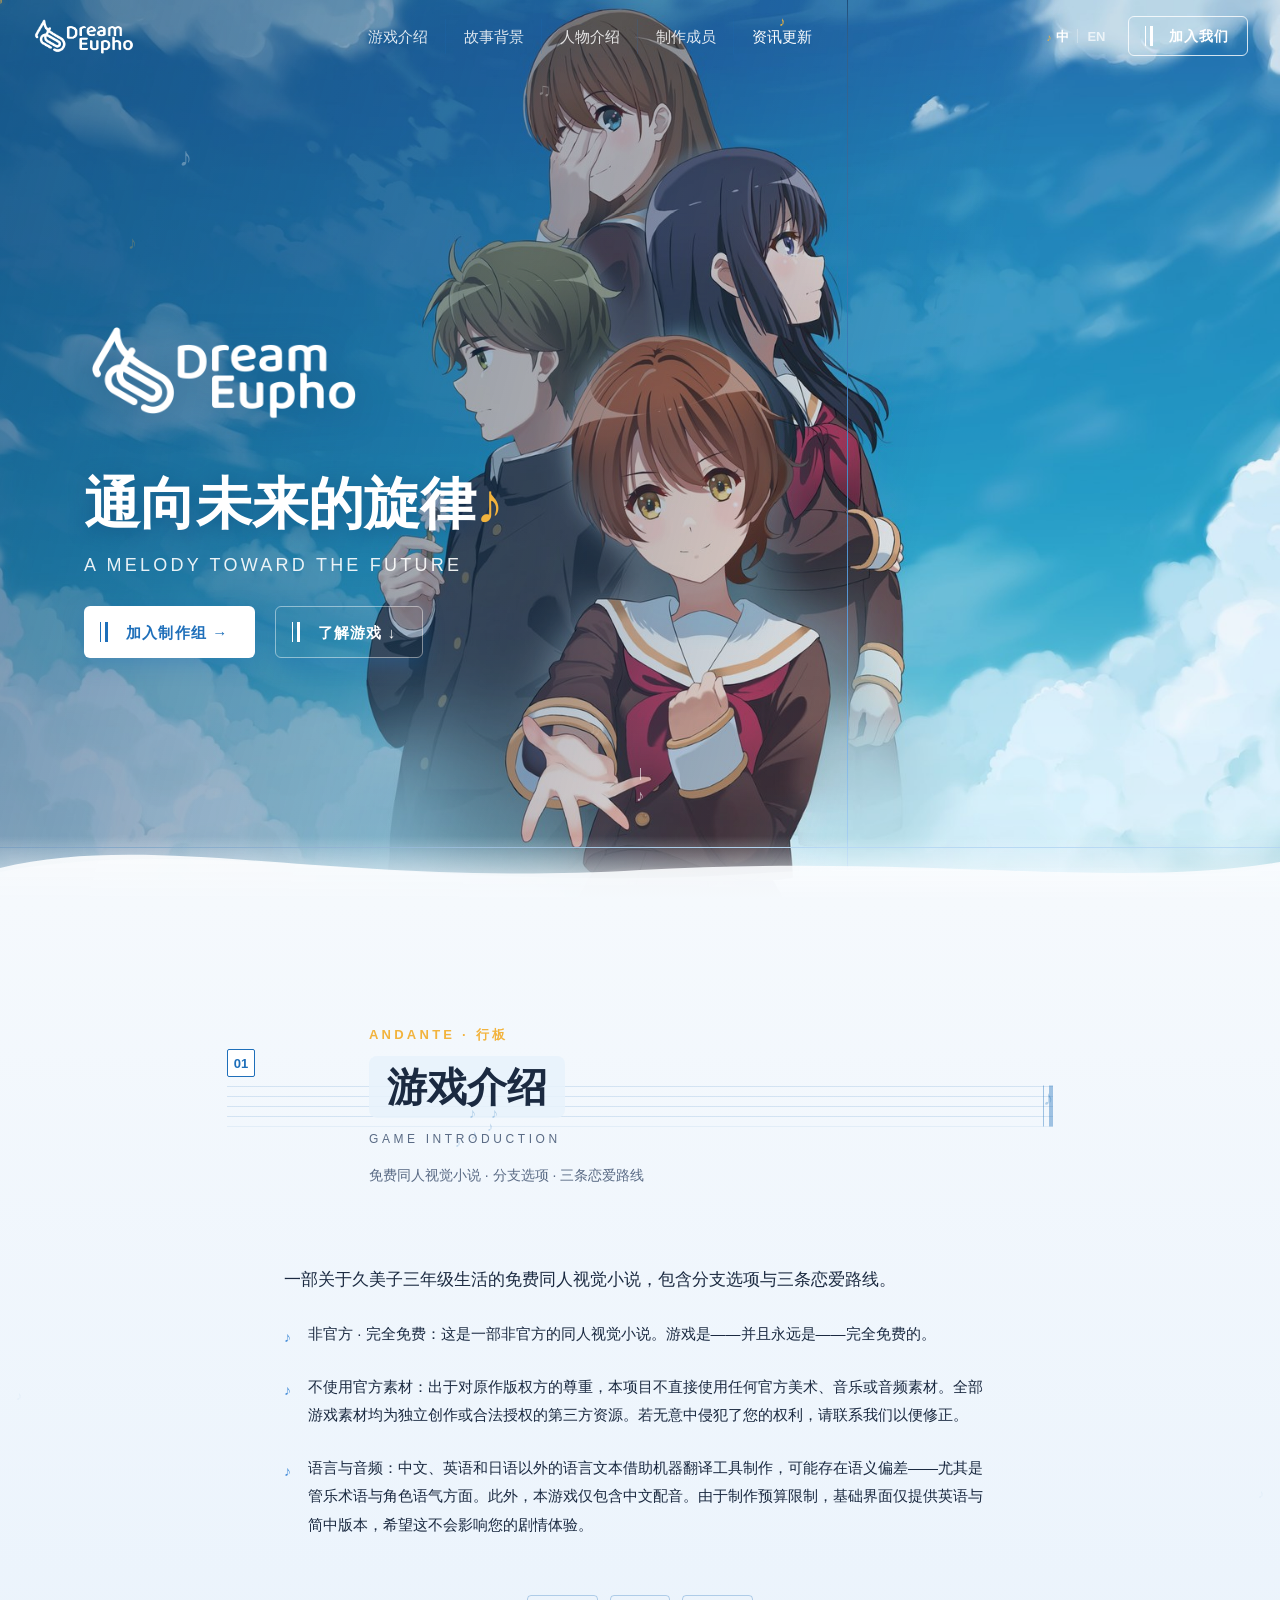
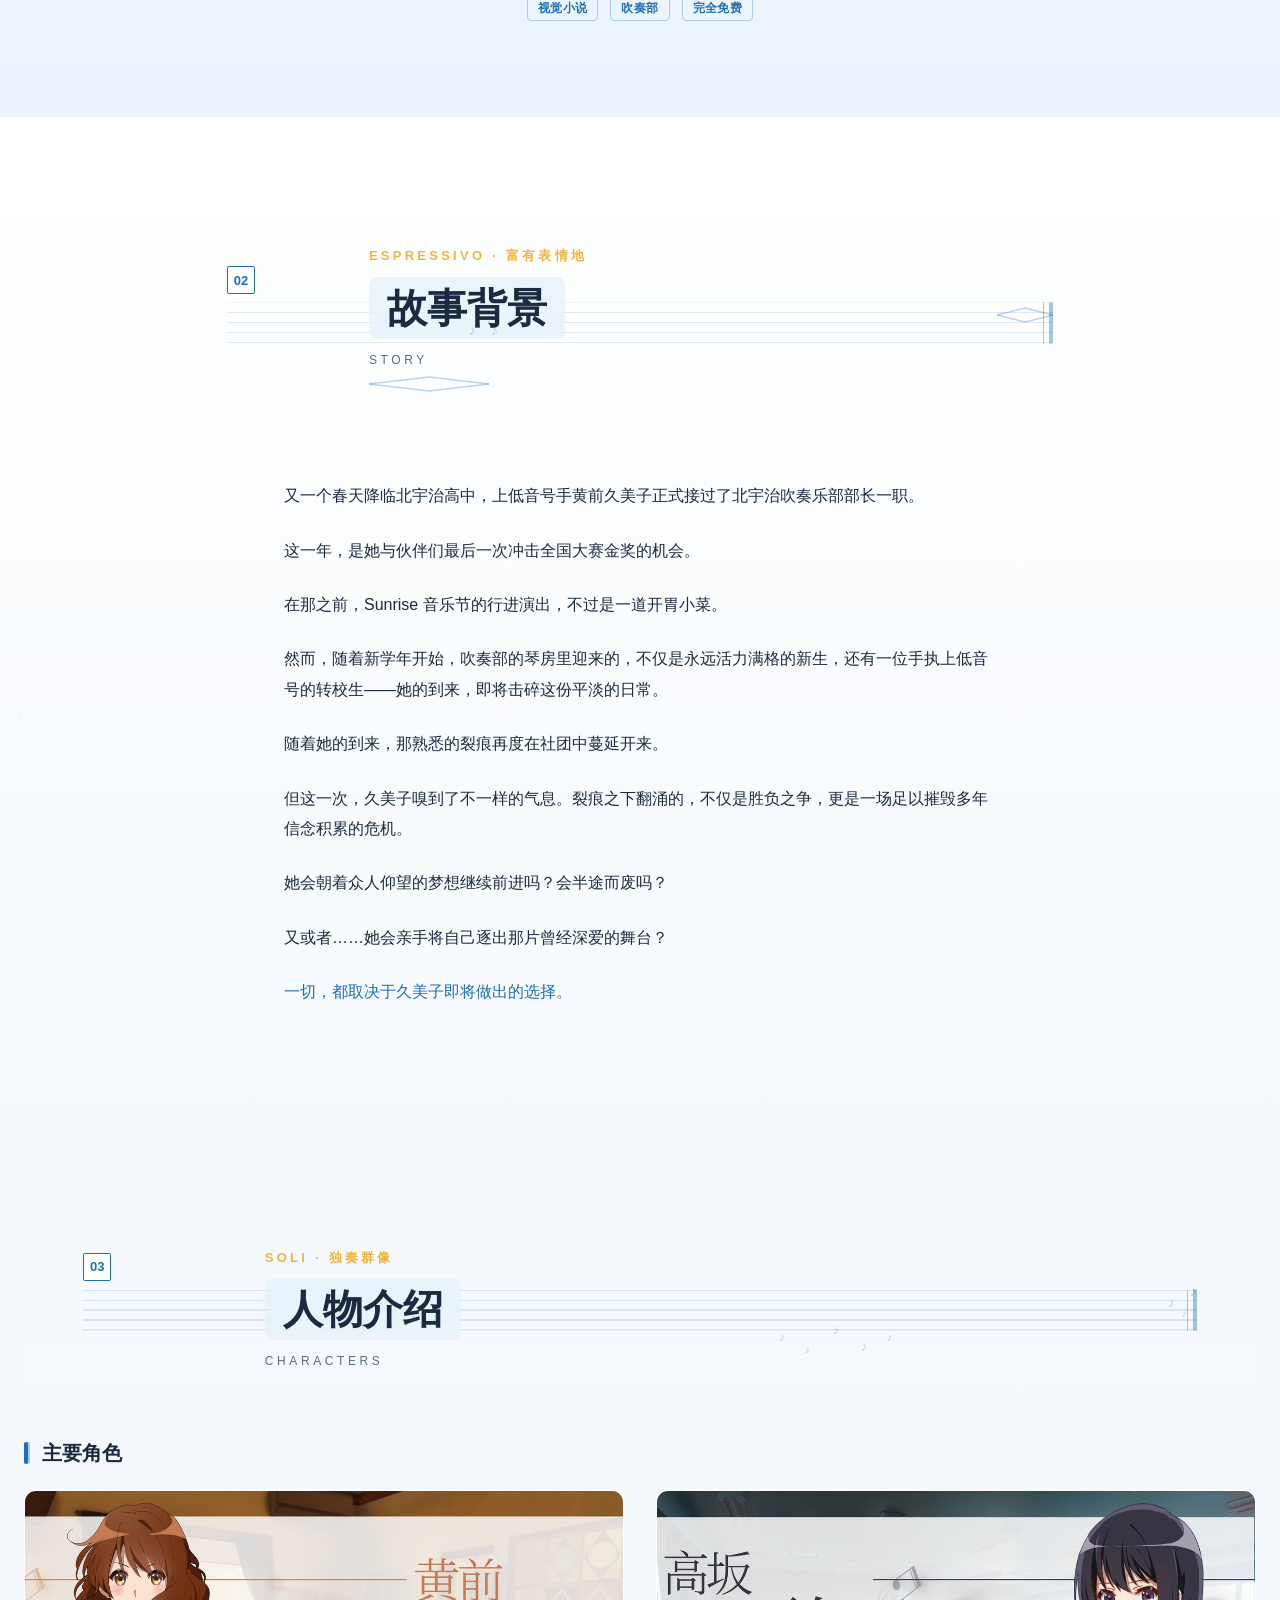
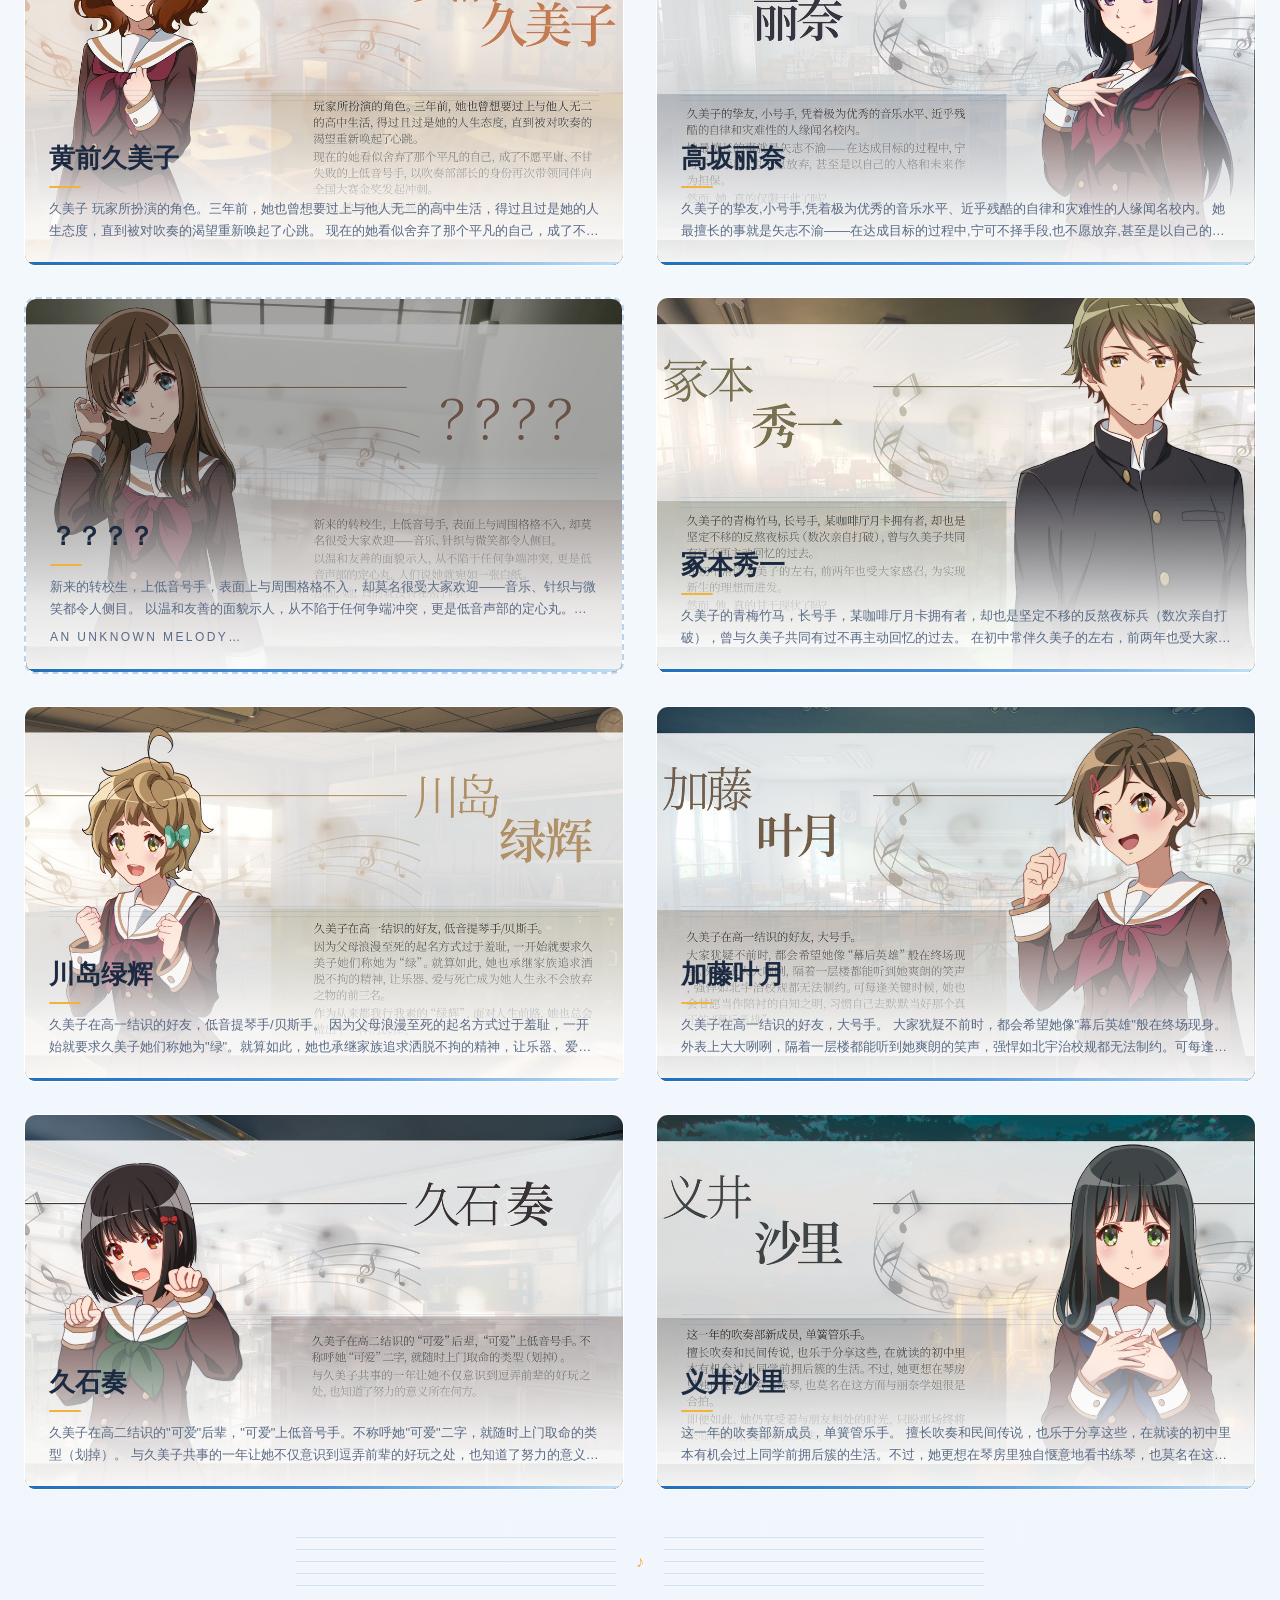
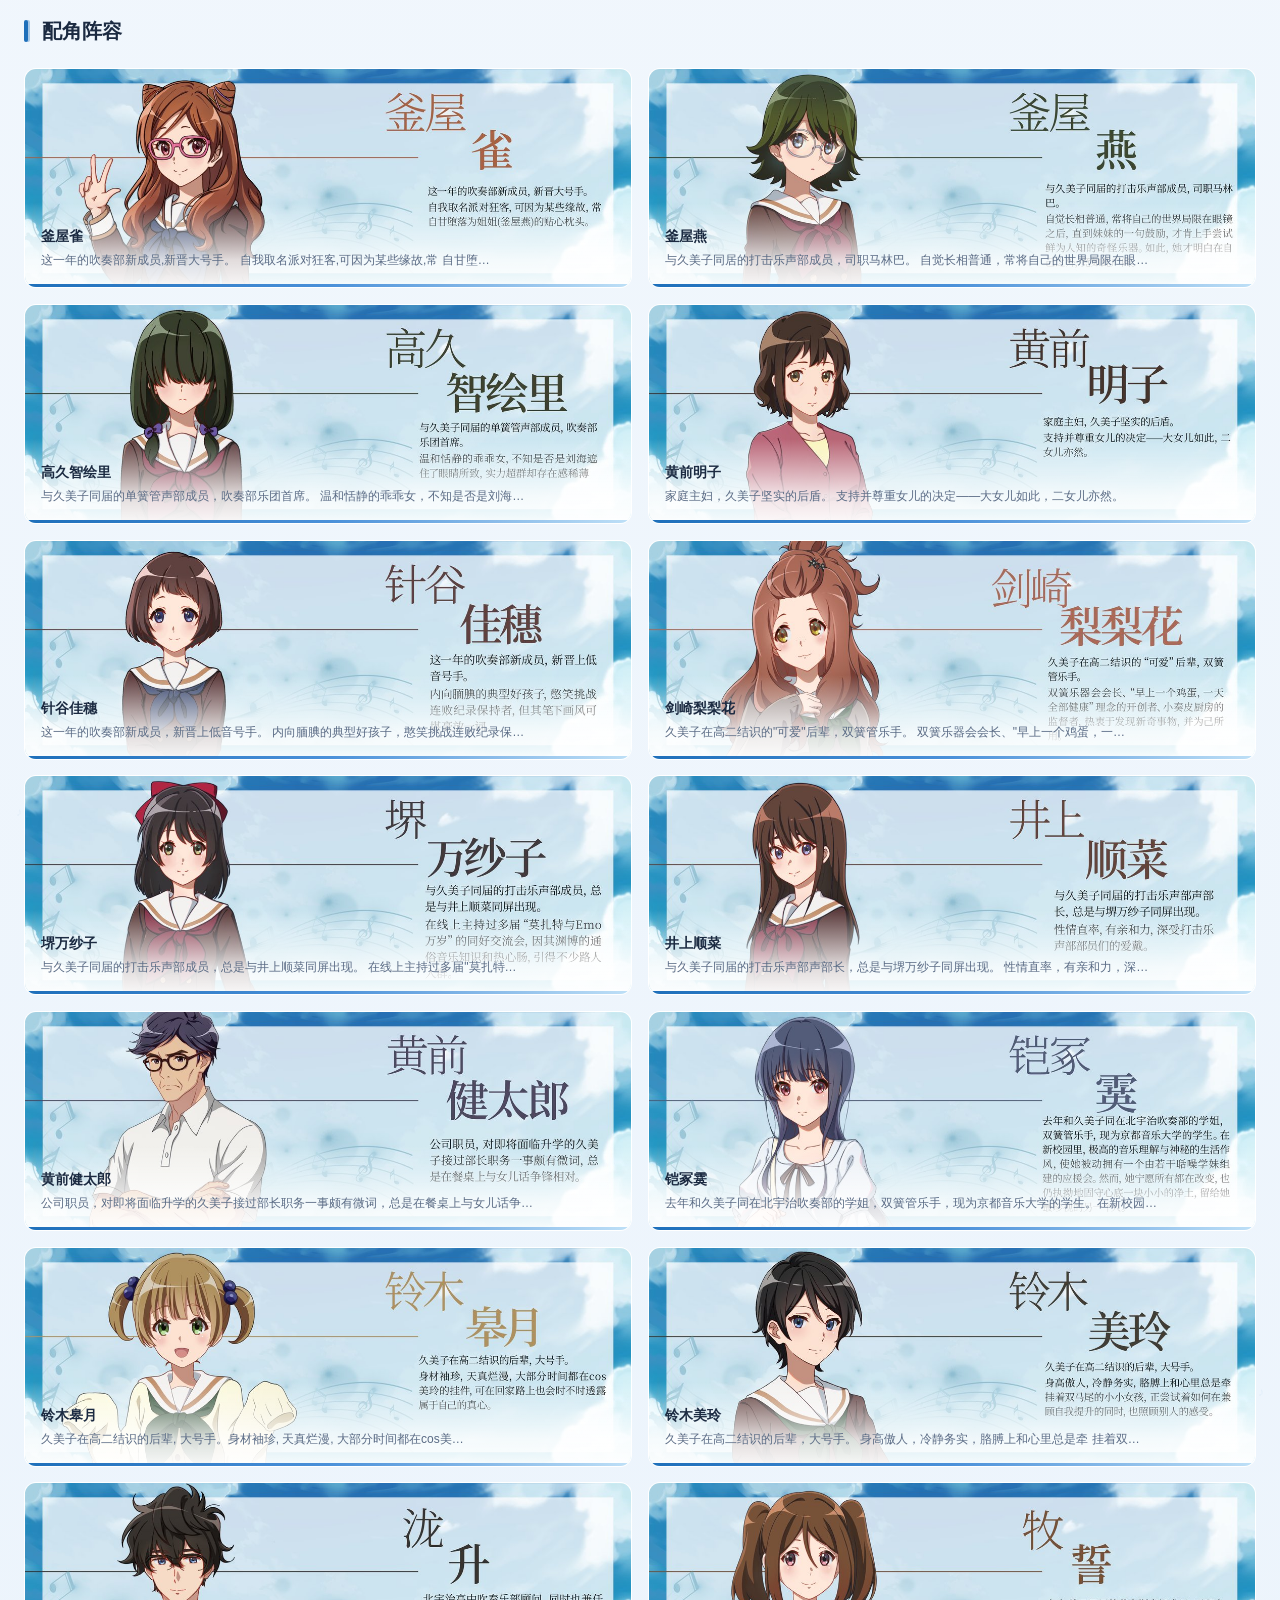
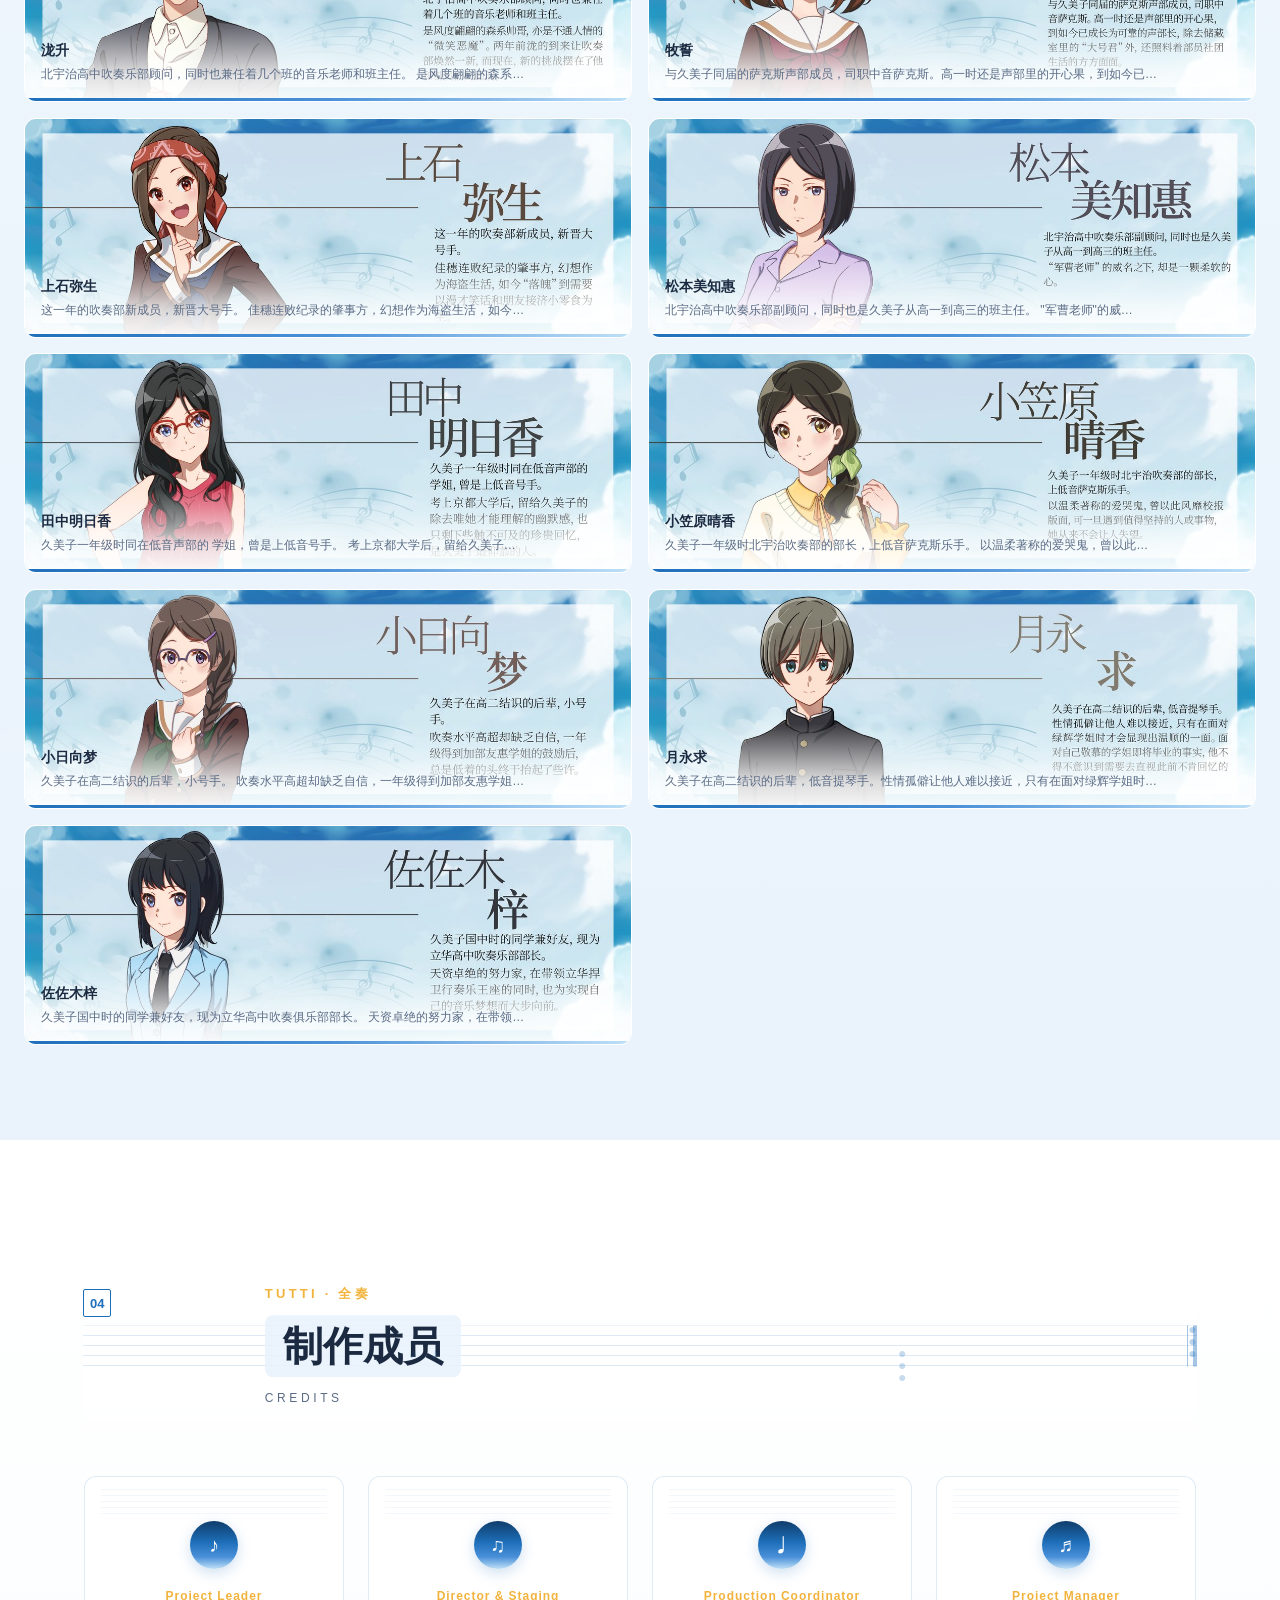
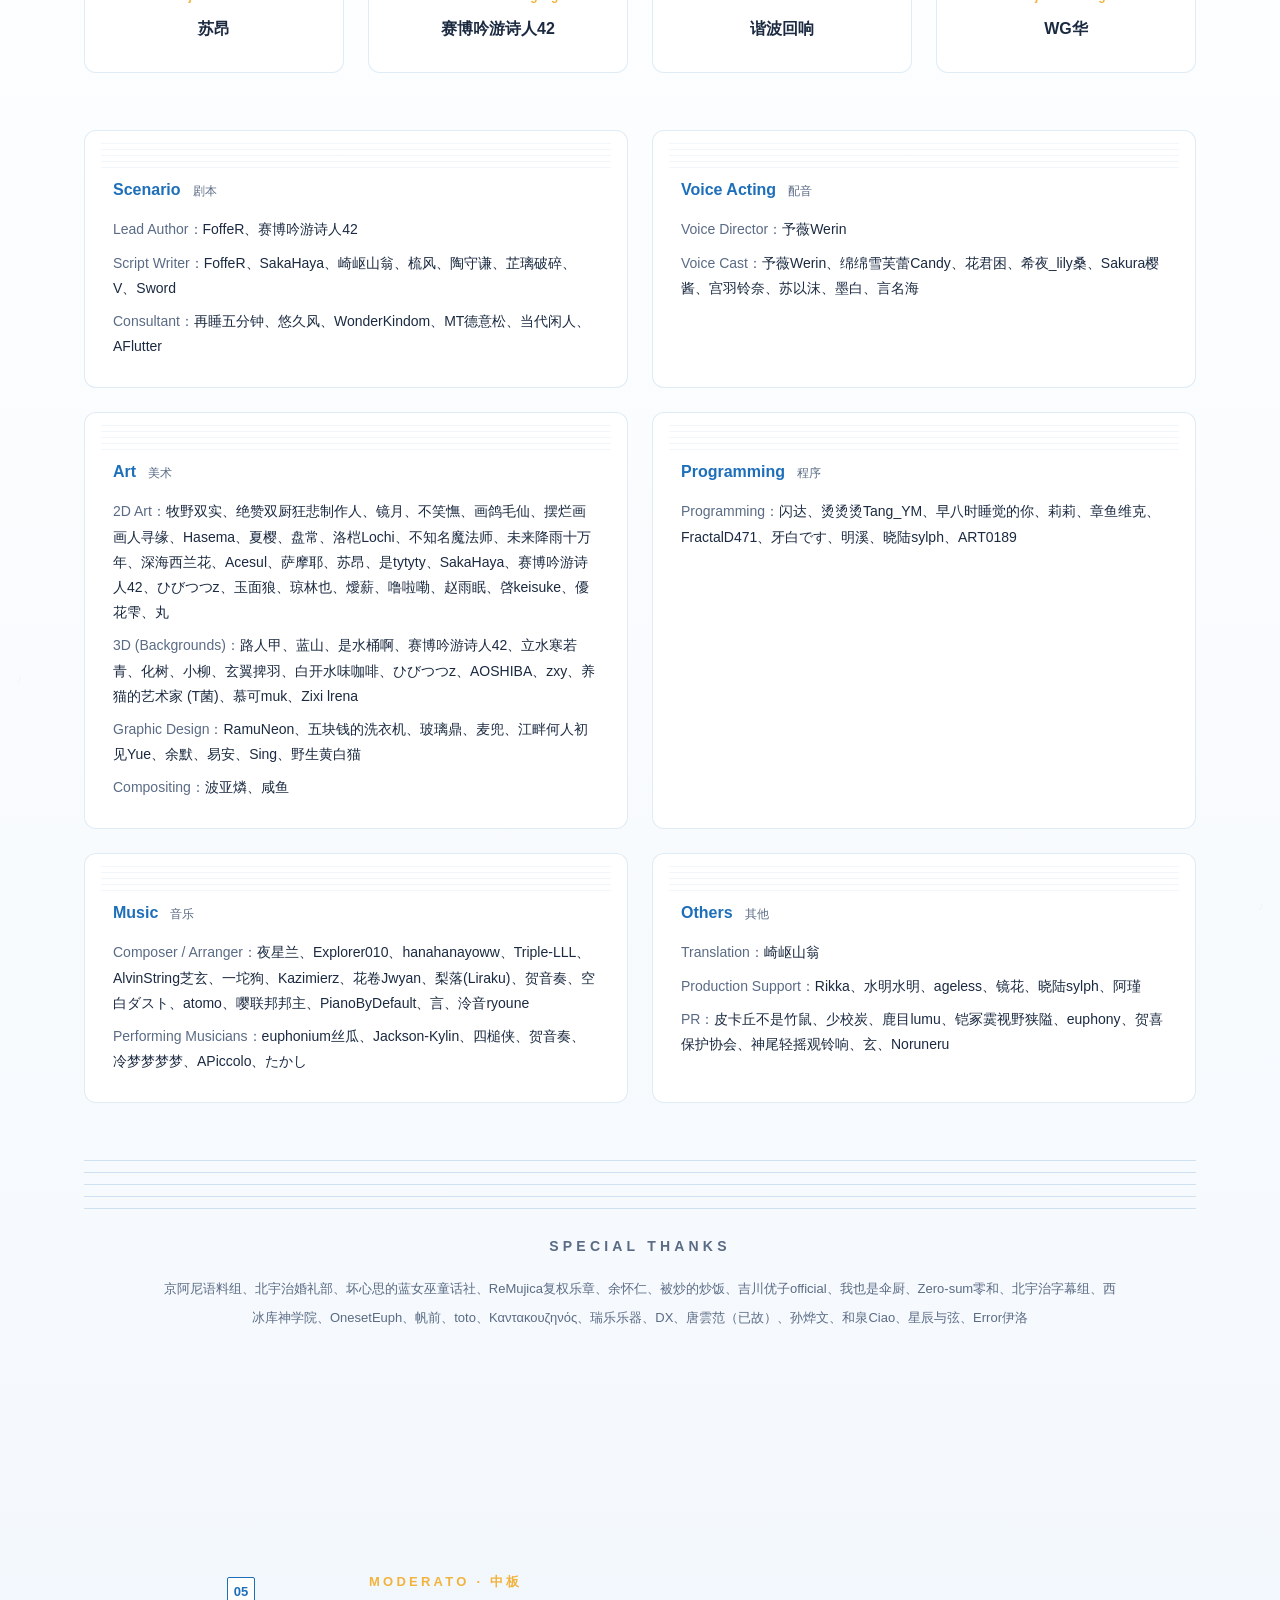
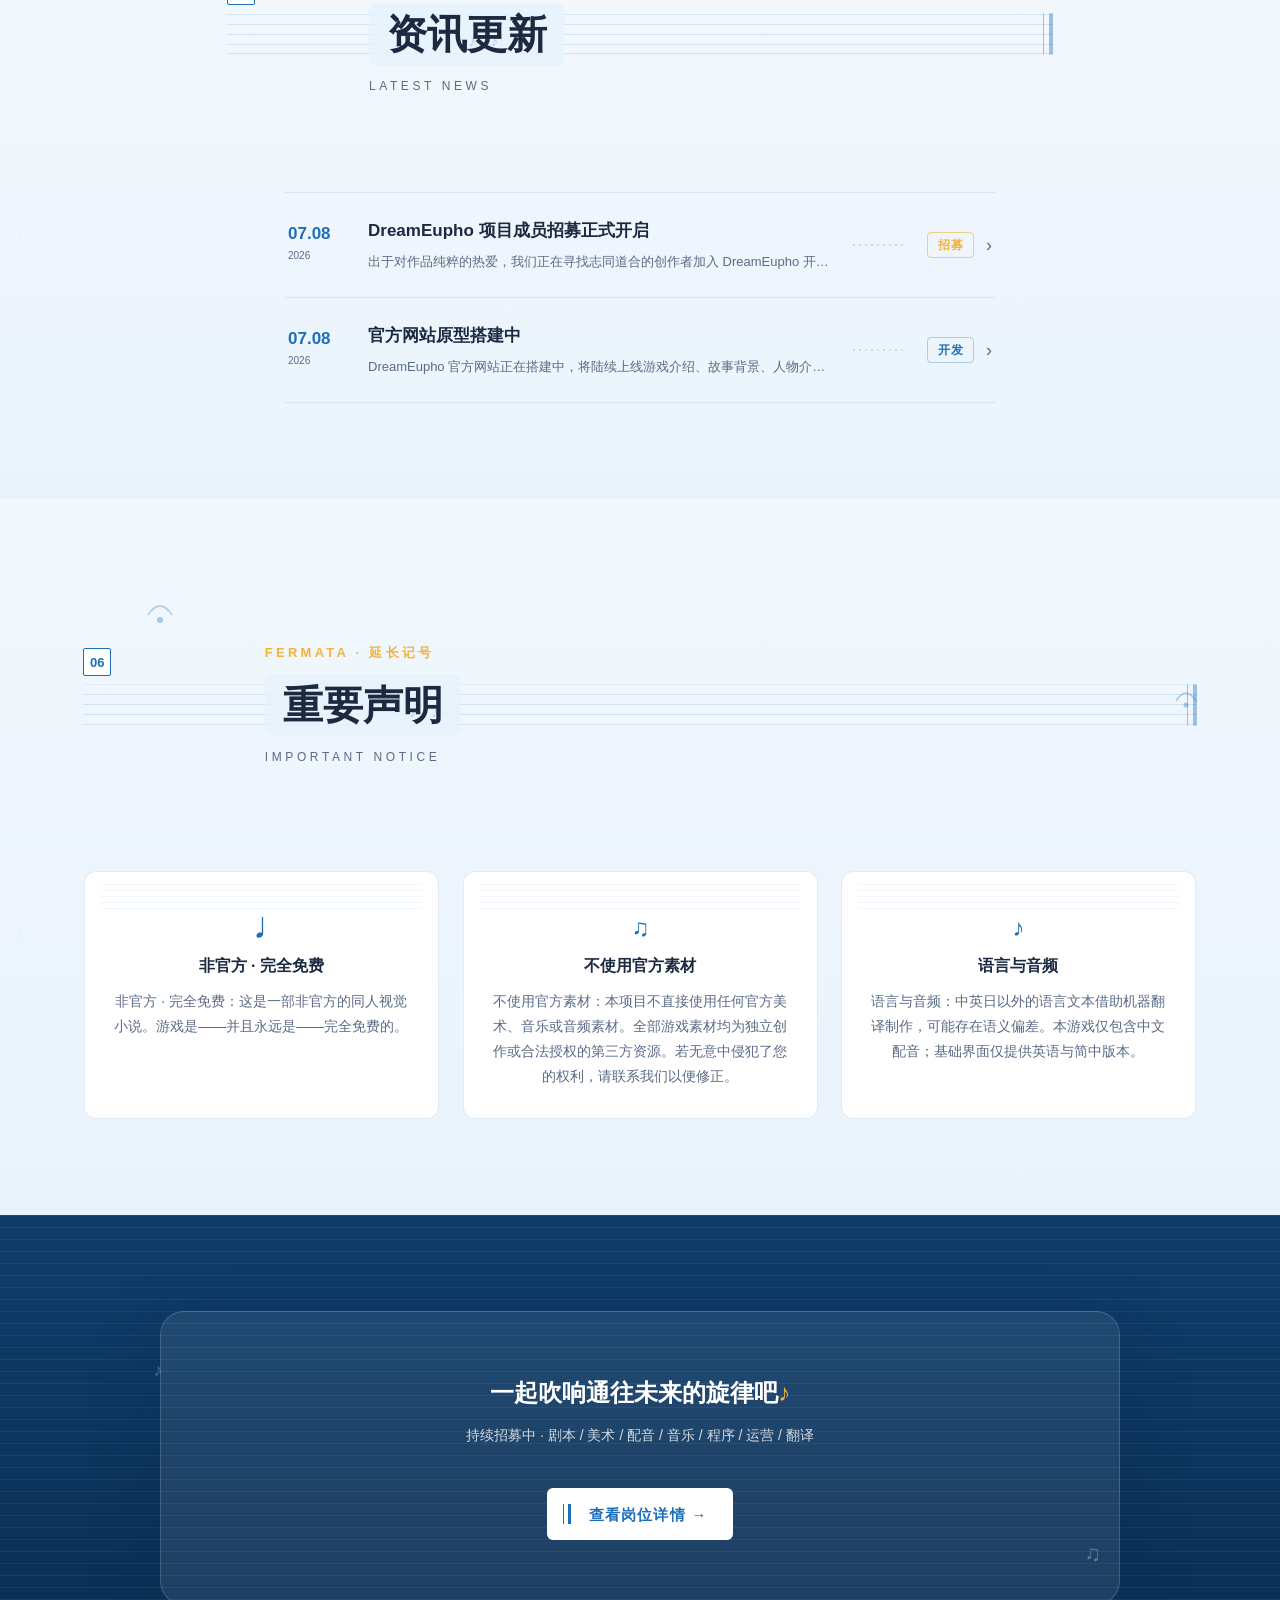
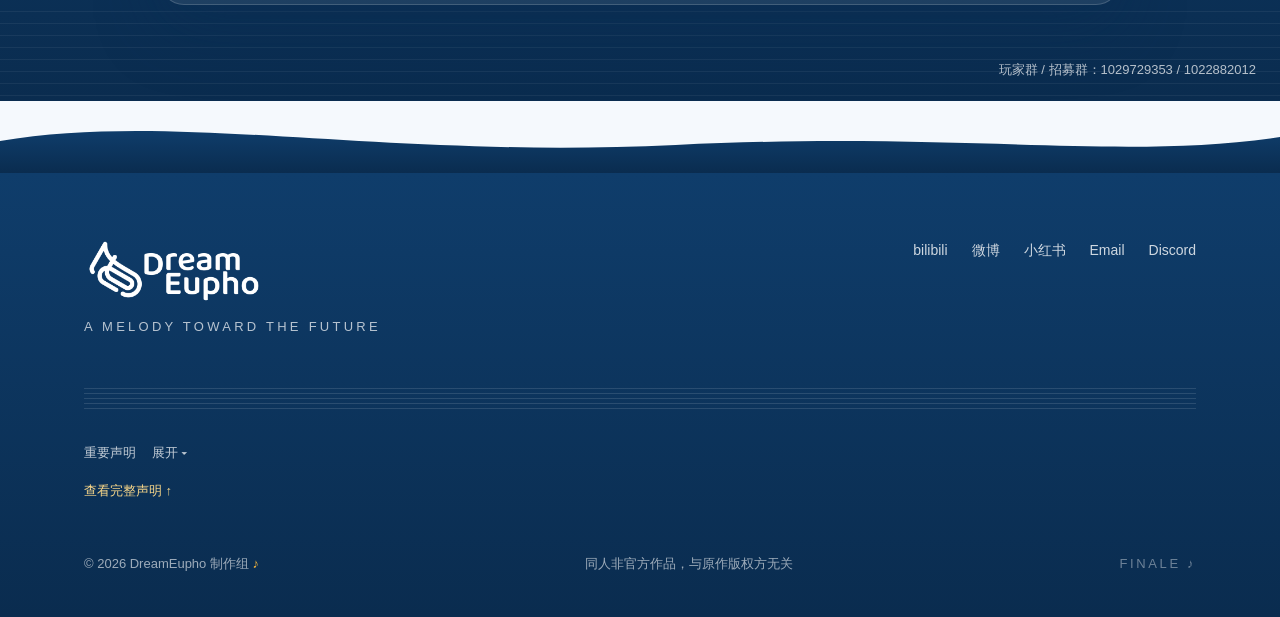
==== commit 6d503555: "Remove recruit CTA background image (baked text), use clean gradient" ====
--- a/index.html
+++ b/index.html
@@ -300,7 +300,6 @@
   <!-- ================= 招募 CTA ================= -->
   <section class="cta mv-block" id="recruit">
     <span class="baton" aria-hidden="true"></span>
-    <div class="cta-mask" aria-hidden="true"></div>
     <span class="cta-note cn-1" aria-hidden="true">♪</span>
     <span class="cta-note cn-2" aria-hidden="true">♫</span>
     <div class="cta-content">
--- a/css/style.css
+++ b/css/style.css
@@ -1203,11 +1203,11 @@
 .notice-card h3 { font-size: 16px; font-weight: 700; margin-bottom: 12px; }
 .notice-card p { font-size: 14px; line-height: 1.8; color: var(--slate); }
 
-/* ---------- 18. 招募 CTA（保留 v2 浅色浮起面板） ---------- */
+/* ---------- 18. 招募 CTA（深蓝渐变底 + 浅色浮起面板，无背景素材图） ---------- */
 .cta {
   position: relative;
   overflow: hidden;
-  background: url("../assets/img/hero/hero-recruit.jpg") center / cover no-repeat;
+  background: linear-gradient(180deg, #0F3D6B 0%, #0A2C4F 100%);
   padding: 96px 0;
 }
 /* 深蓝底白色 6% 五线谱纹理 */
@@ -1219,15 +1219,11 @@
   background-image: repeating-linear-gradient(to bottom, rgba(255,255,255,0.06) 0 1px, transparent 1px 12px);
   pointer-events: none;
 }
-.cta-mask {
-  position: absolute; inset: 0;
-  background: rgba(15,61,107,0.55);
-}
-/* CTA 漂浮音符 */
+/* CTA 漂浮音符（深蓝底上调亮可见） */
 .cta-note {
   position: absolute;
   z-index: 2;
-  color: rgba(255,255,255,0.15);
+  color: rgba(255,255,255,0.3);
   font-size: 18px;
   line-height: 1;
   pointer-events: none;
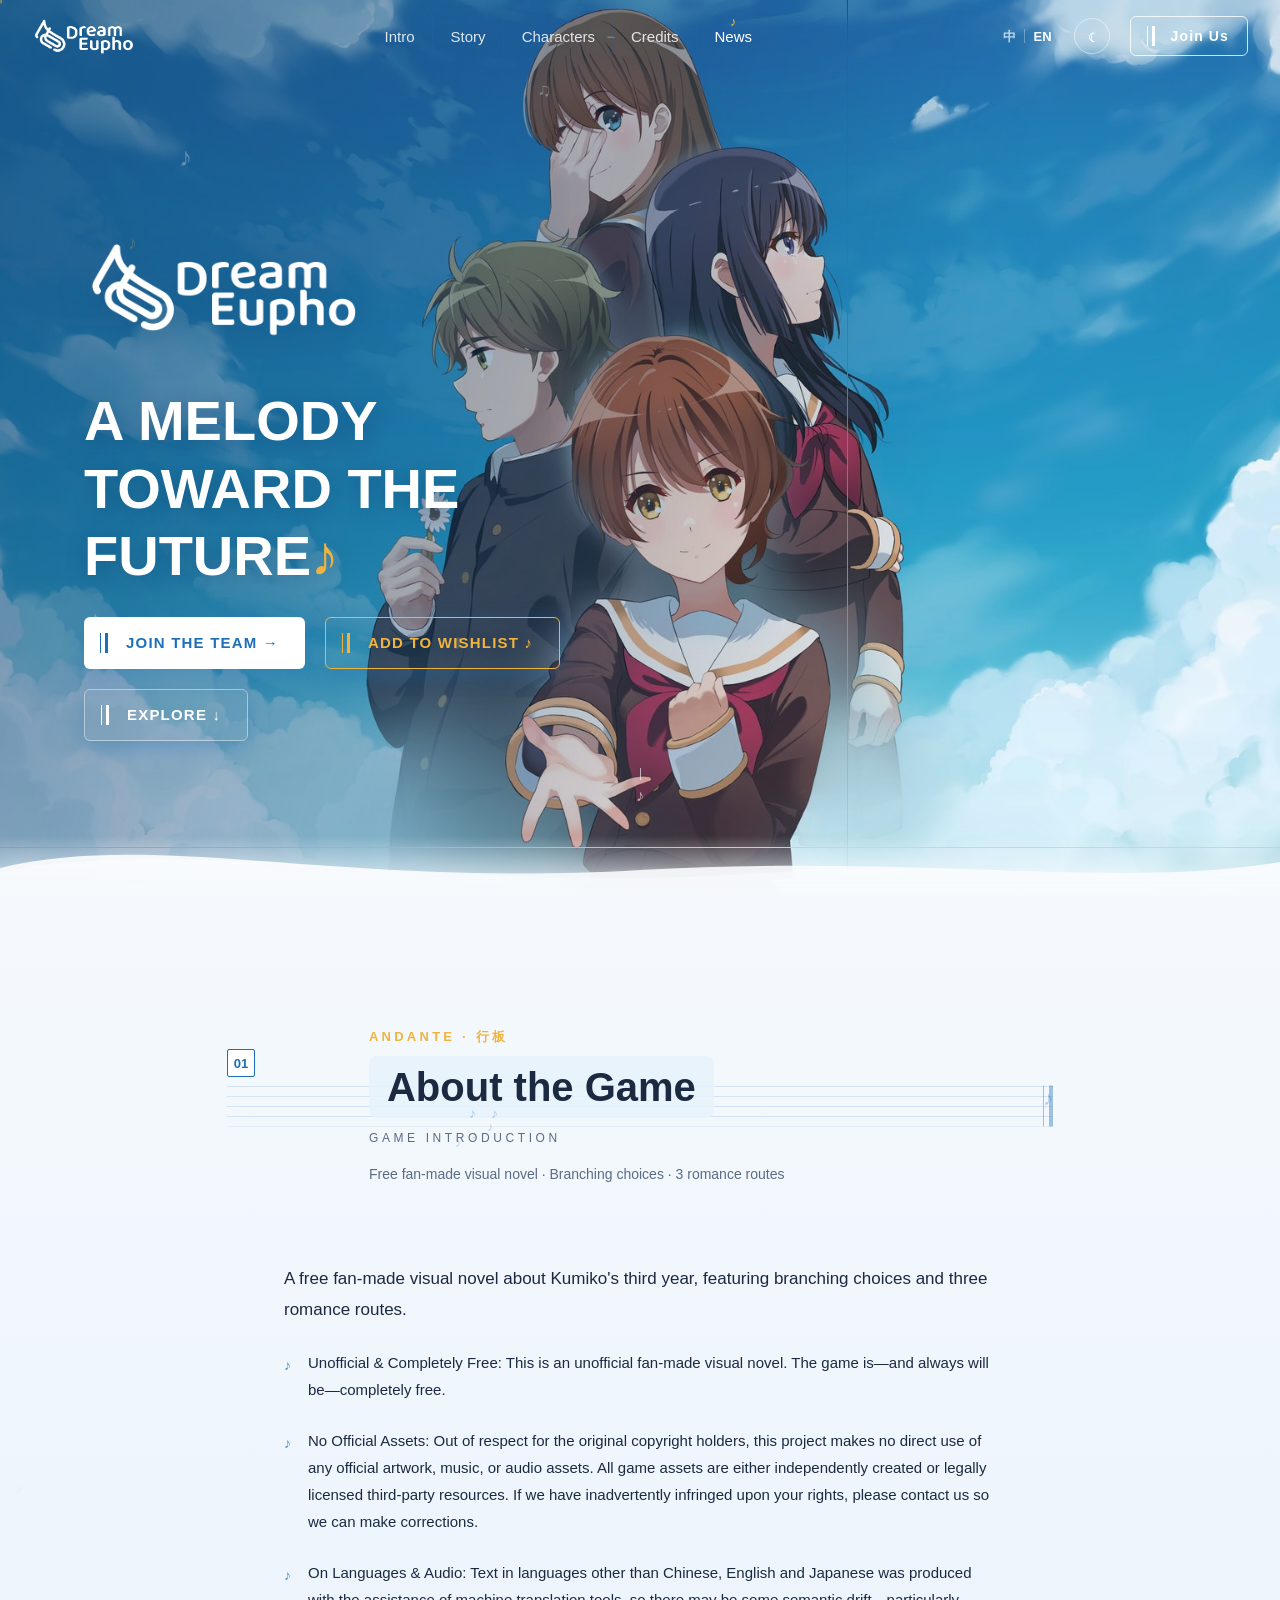
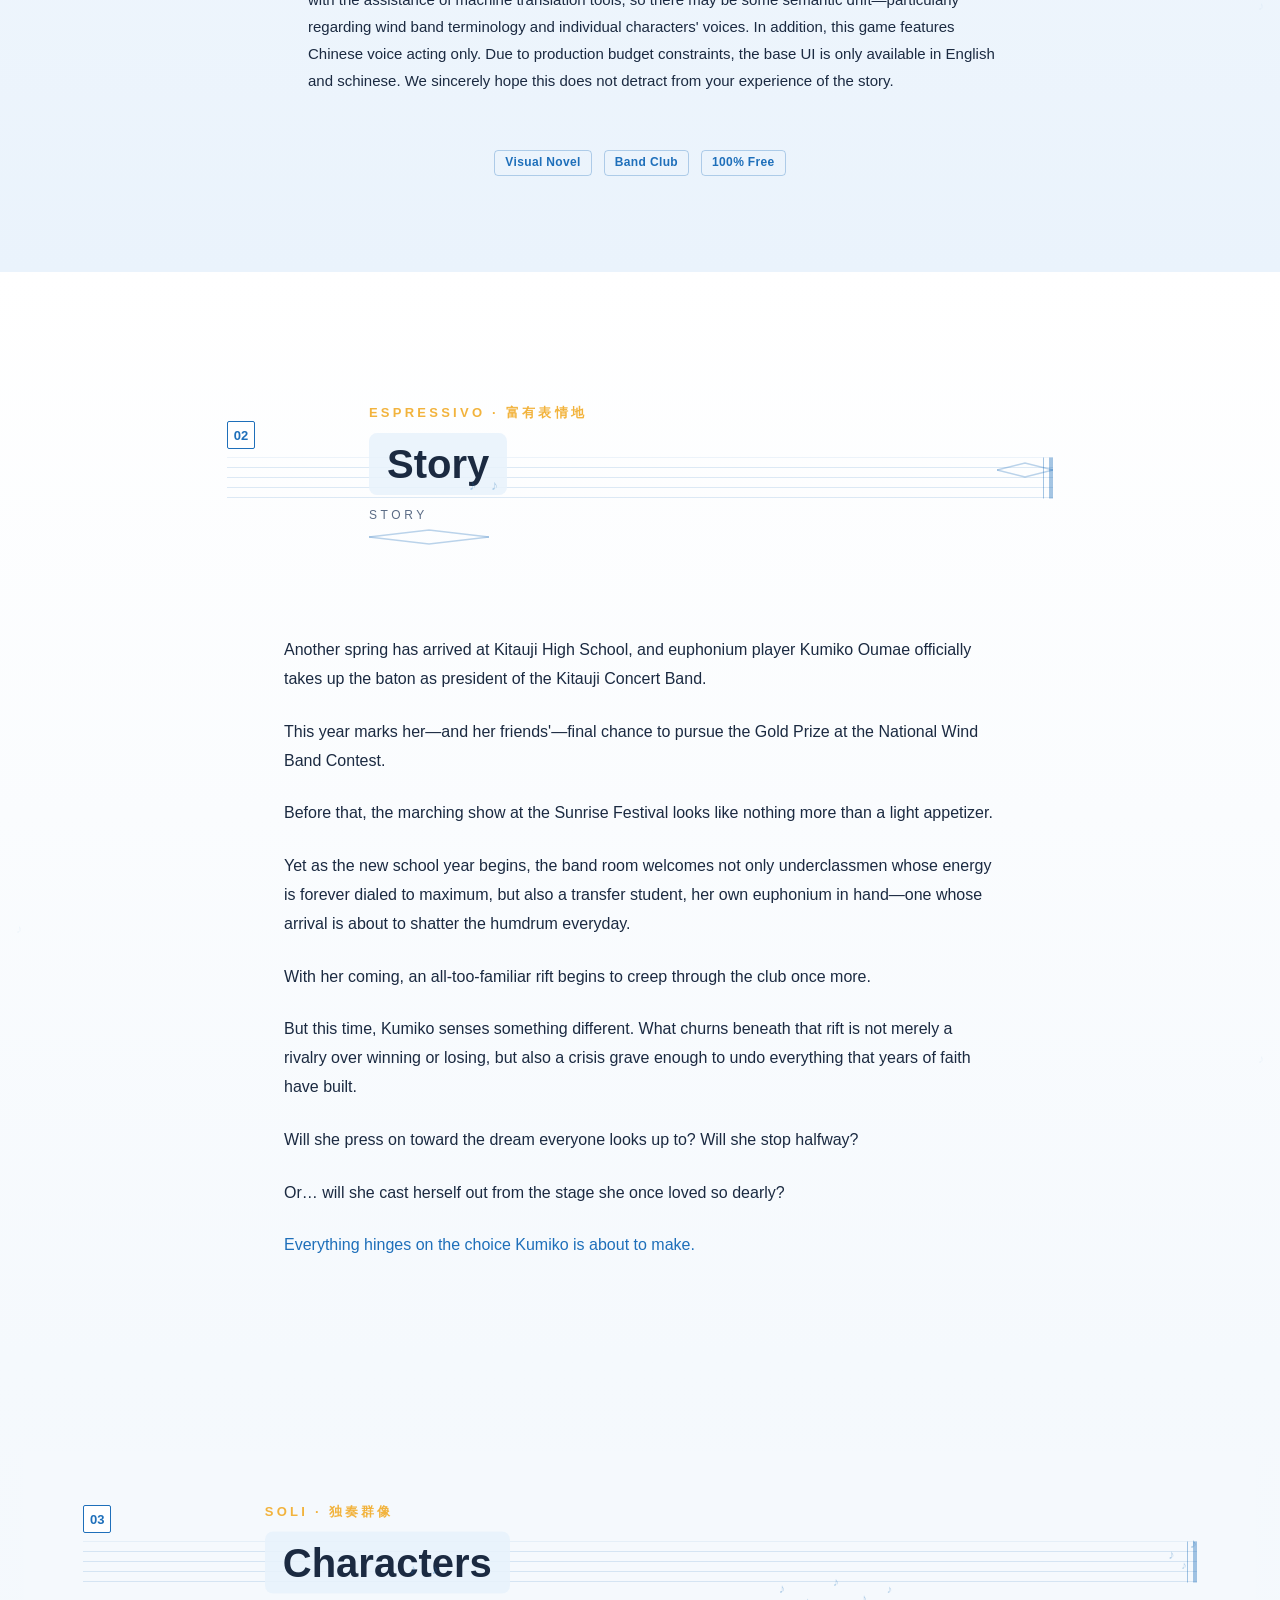
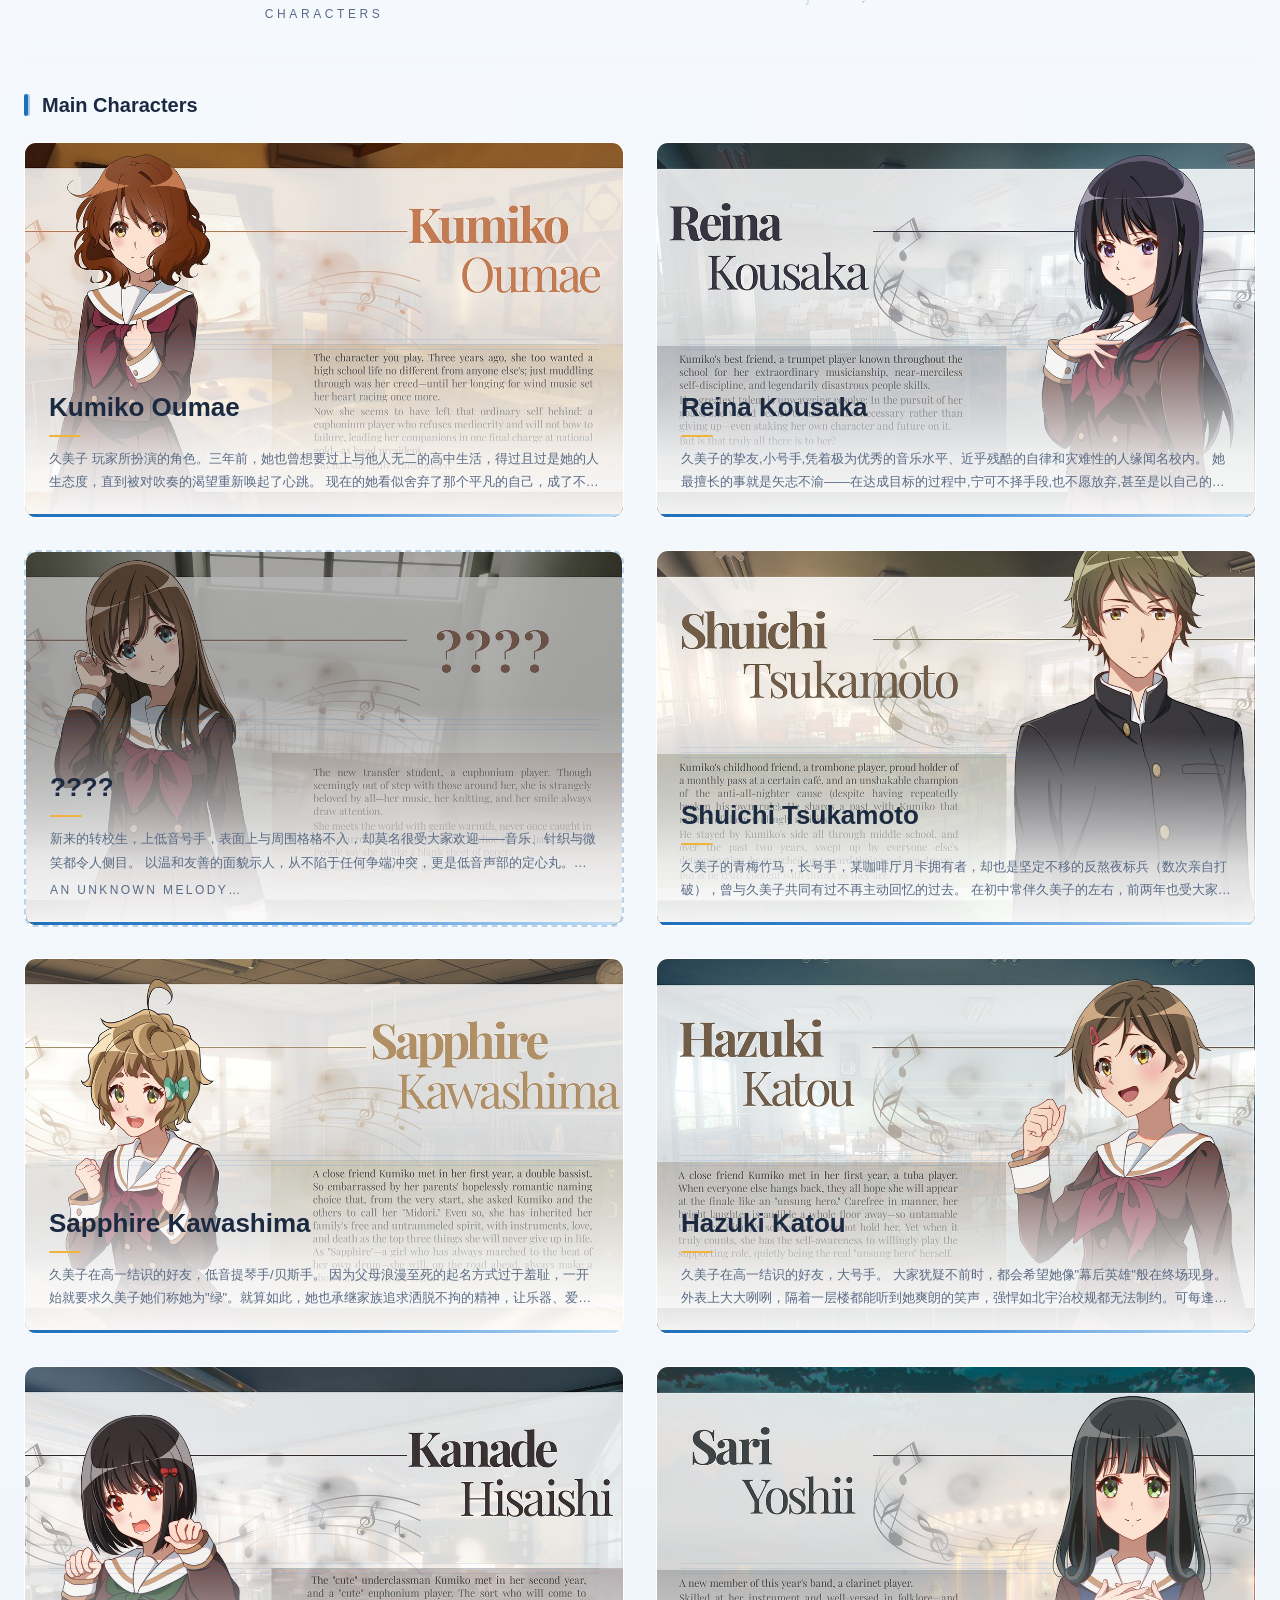
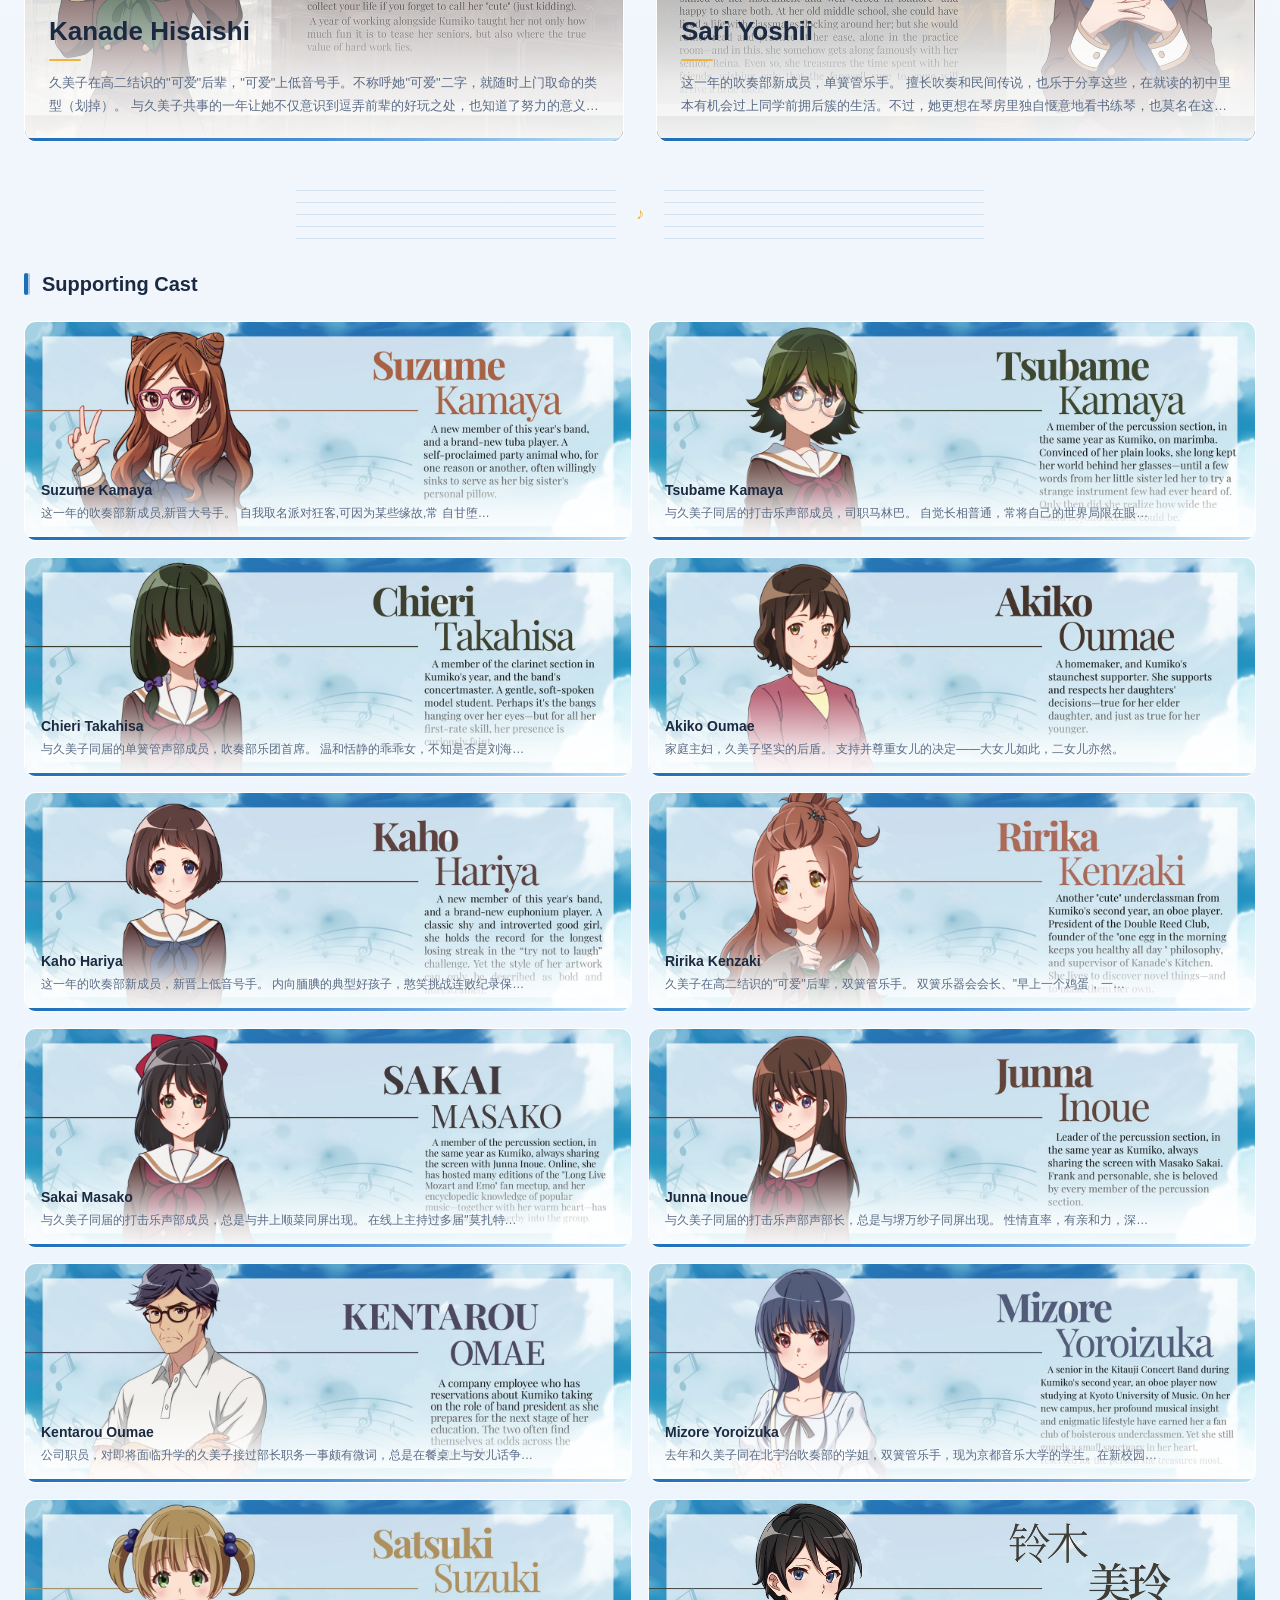
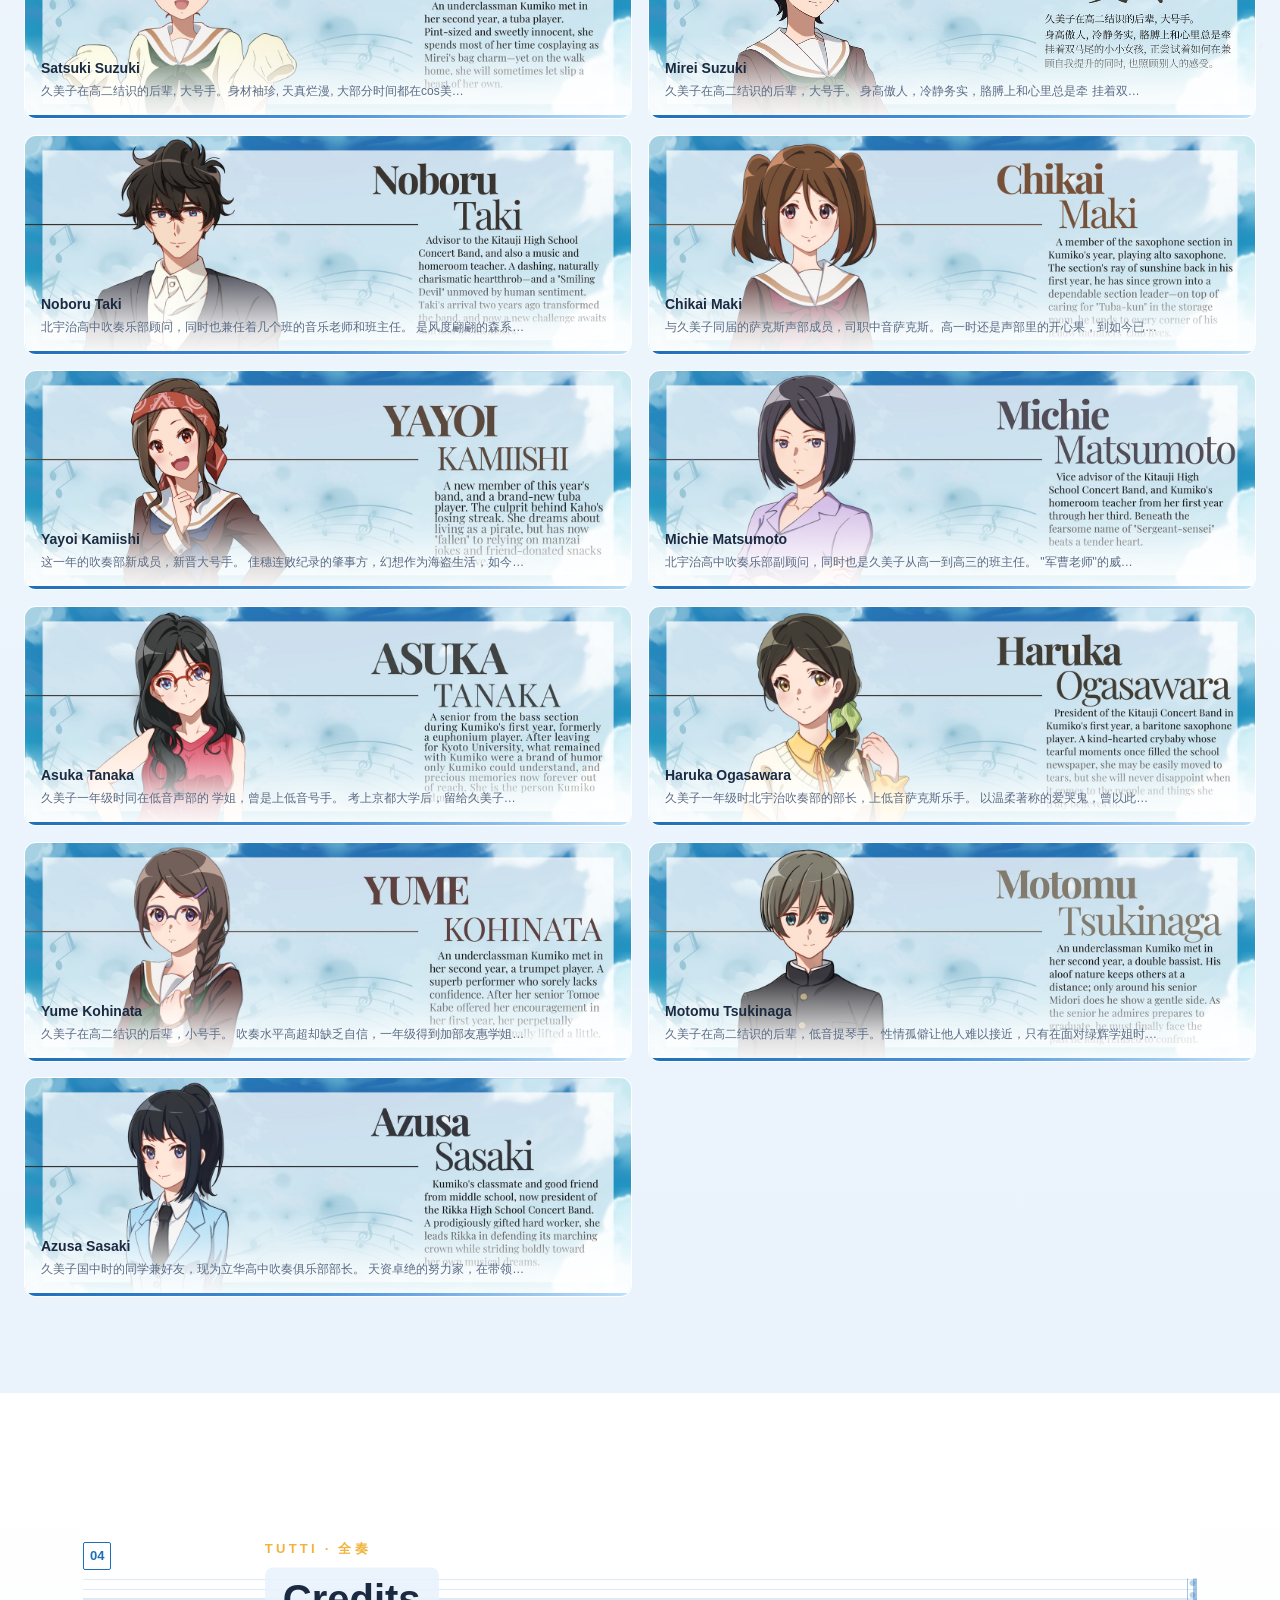
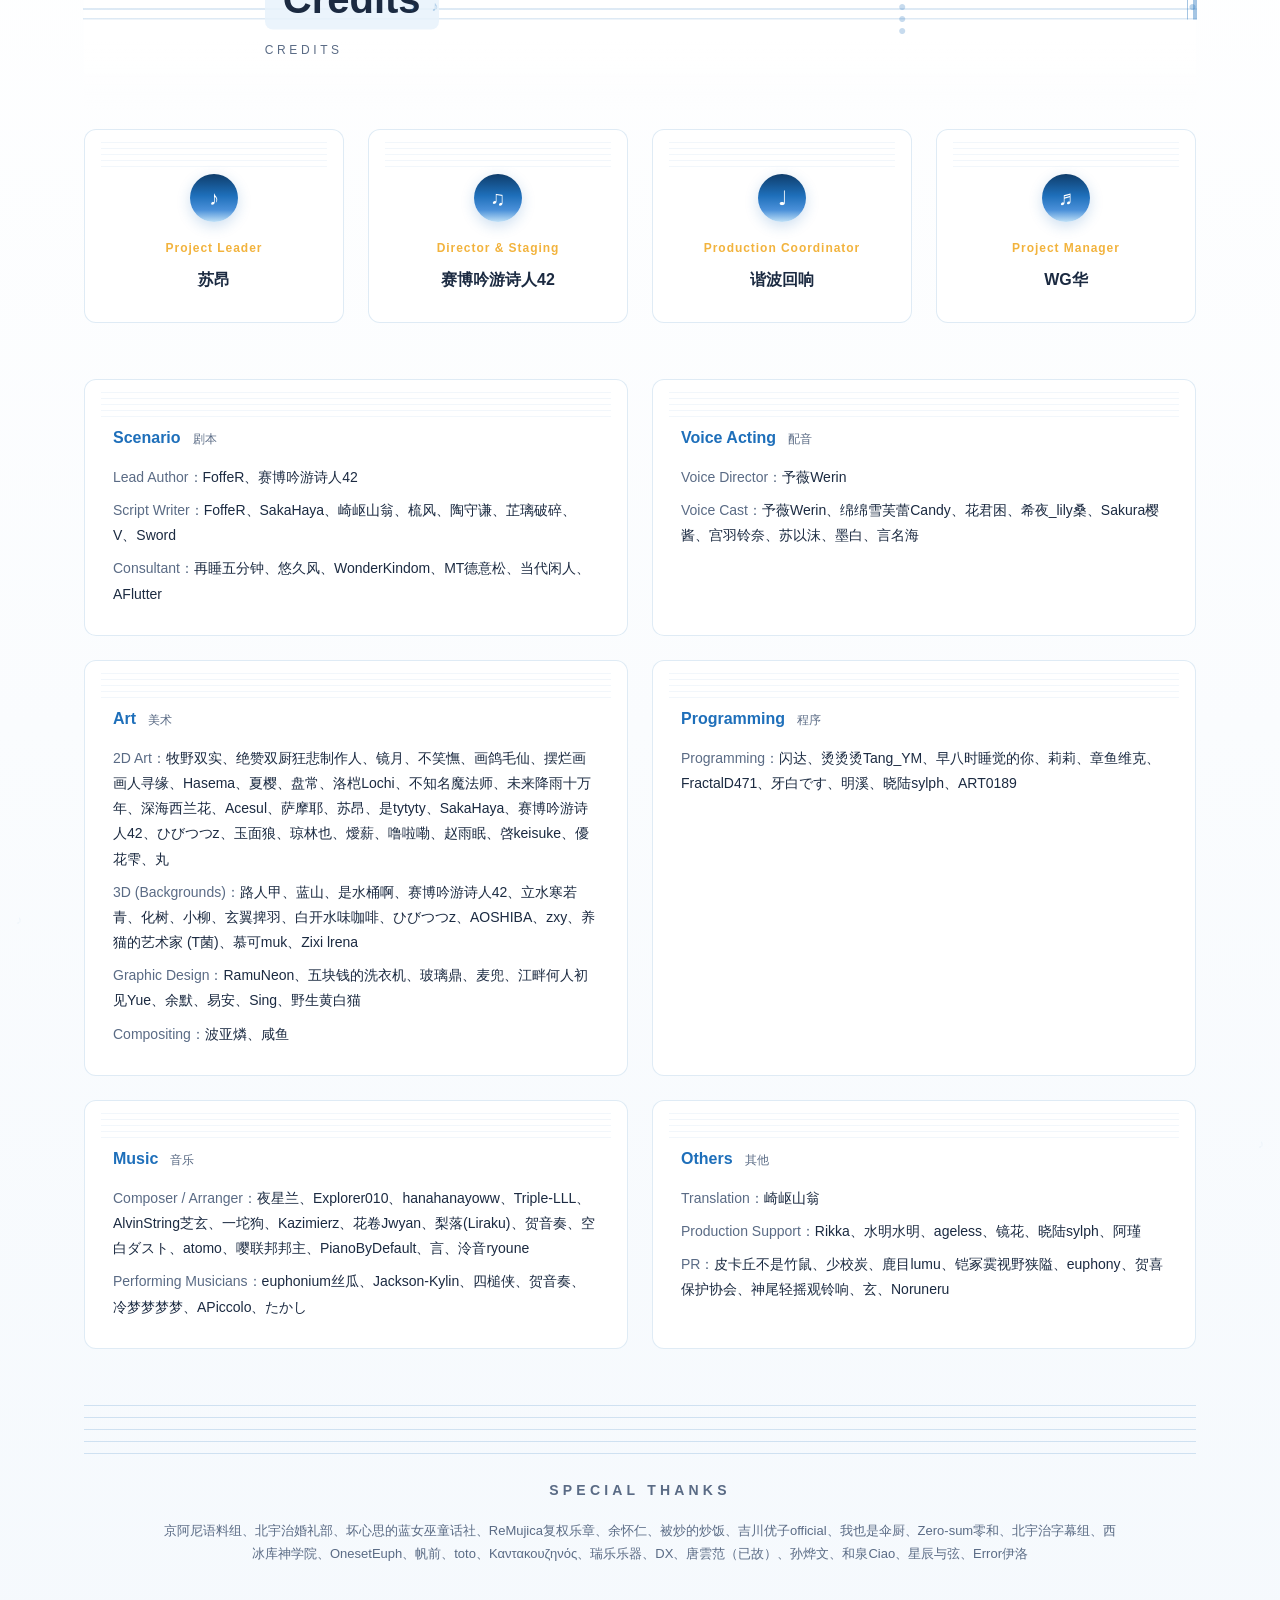
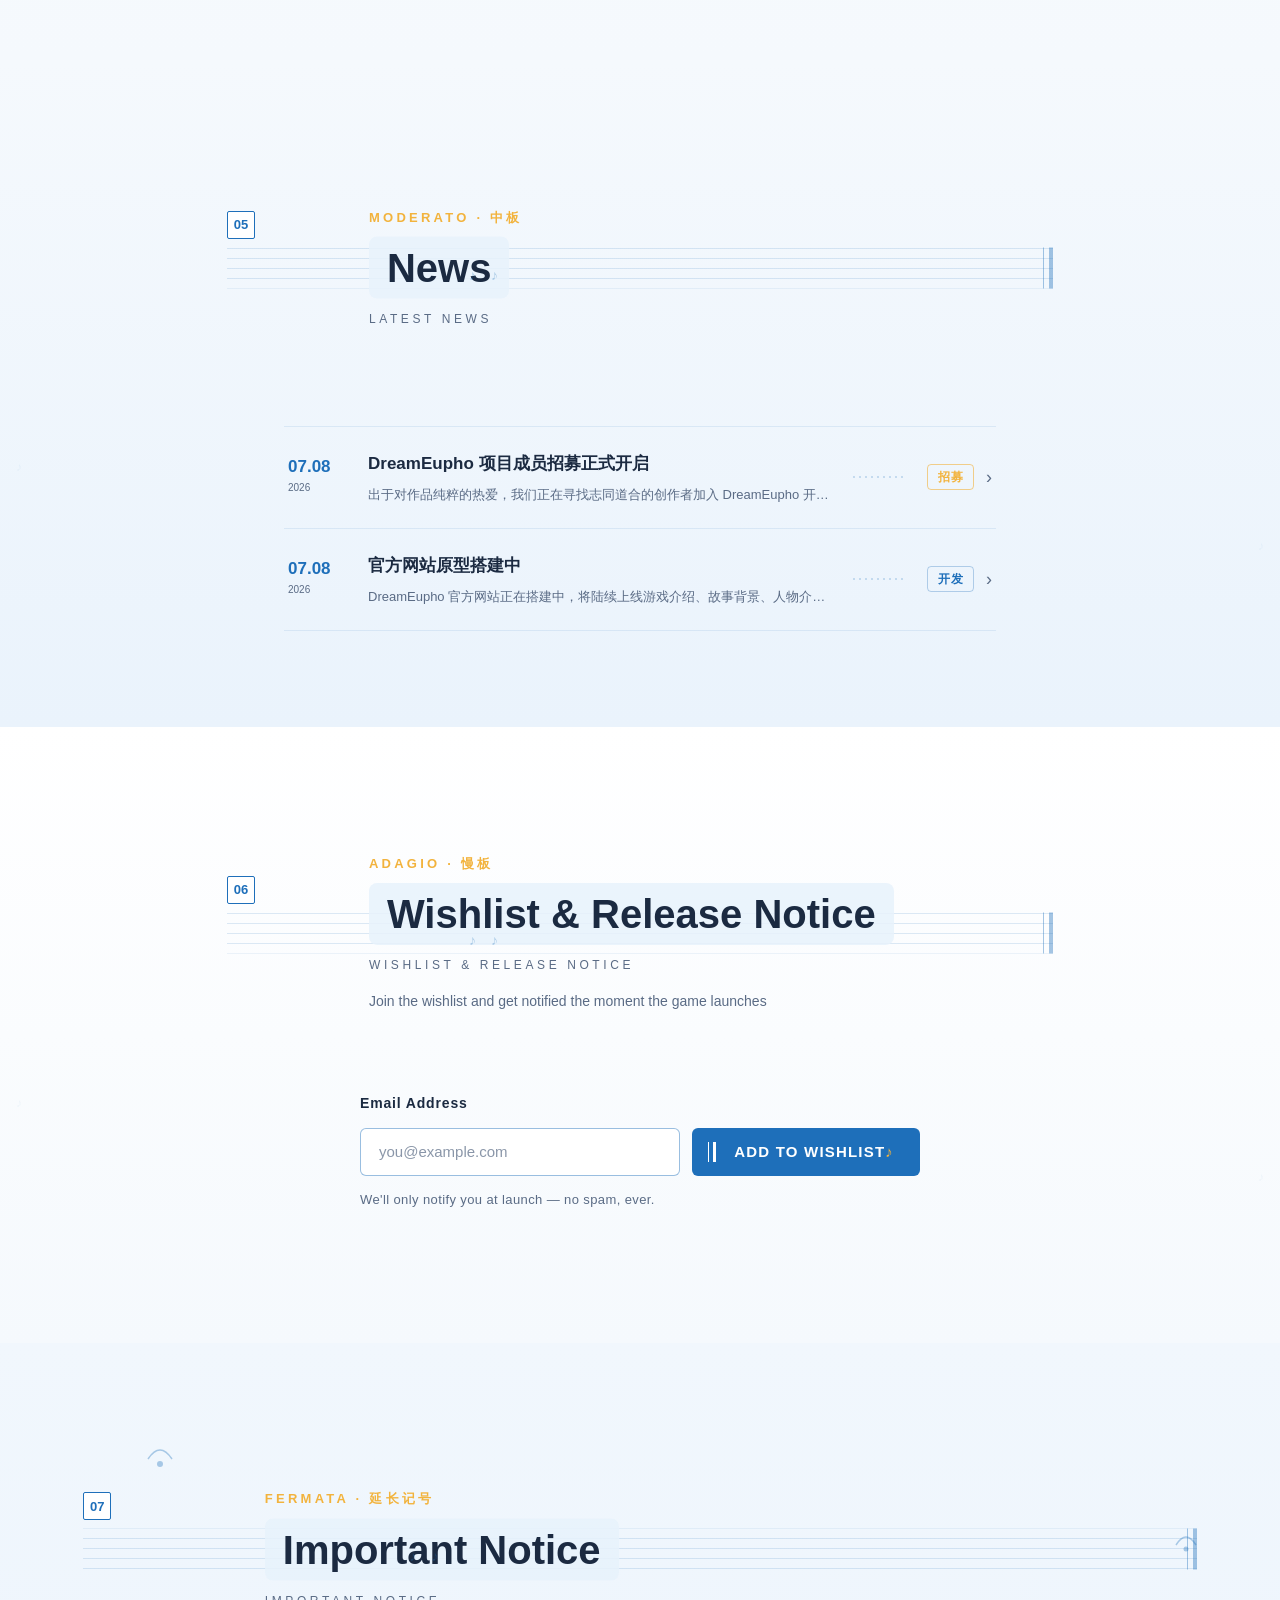
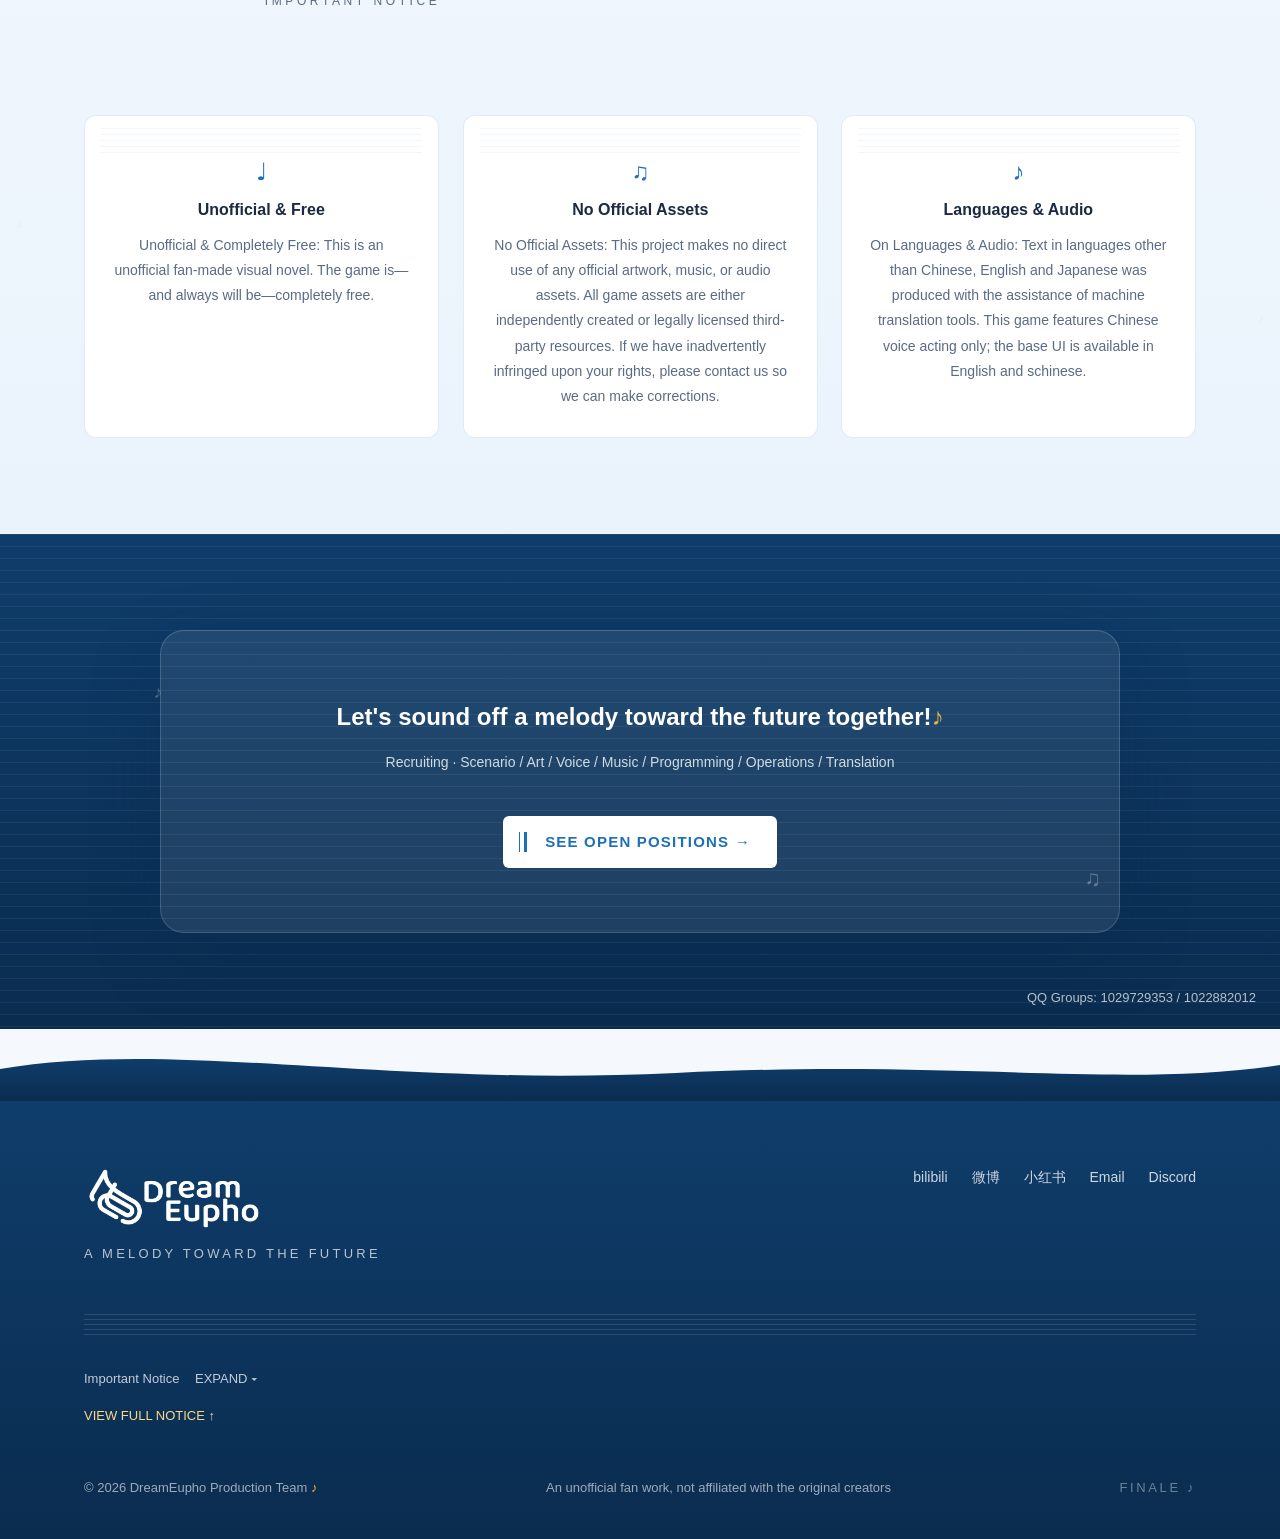
==== commit 64e50804: "Add geo language detection, EN character assets, dark mode, wishlist feature, hero wishlist CTA" ====
--- a/index.html
+++ b/index.html
@@ -34,6 +34,7 @@
         <button class="lang-btn active" data-lang="zh" aria-pressed="true">中</button>
         <button class="lang-btn" data-lang="en" aria-pressed="false">EN</button>
       </div>
+      <button class="theme-toggle" type="button" aria-label="切换主题"><span class="tt-sun" aria-hidden="true">☀</span><span class="tt-moon" aria-hidden="true">☾</span></button>
       <a href="recruit.html" class="btn btn-primary nav-cta"><span data-i18n="navJoin">加入我们</span></a>
       <button class="hamburger" id="hamburger" aria-label="打开菜单" aria-expanded="false">
         <span class="bar"></span><span class="bar"></span><span class="h-note">♪</span>
@@ -67,6 +68,7 @@
         <button class="lang-btn active" data-lang="zh" aria-pressed="true">中</button>
         <button class="lang-btn" data-lang="en" aria-pressed="false">EN</button>
       </div>
+      <button class="theme-toggle" type="button" aria-label="切换主题"><span class="tt-sun" aria-hidden="true">☀</span><span class="tt-moon" aria-hidden="true">☾</span></button>
       <a href="recruit.html" class="btn btn-primary mm-join"><span data-i18n="navJoin">加入我们</span></a>
     </div>
     <svg class="mm-cloud" viewBox="0 0 1440 90" preserveAspectRatio="none" aria-hidden="true">
@@ -93,6 +95,7 @@
       <p class="hero-sub" data-i18n="heroSub">A MELODY TOWARD THE FUTURE</p>
       <div class="hero-actions">
         <a href="recruit.html" class="btn btn-white btn-lg" data-i18n="heroCta">加入制作组 →</a>
+        <a href="#wishlist" class="btn btn-gold btn-lg" data-i18n="heroWish">加入愿望单 ♪</a>
         <a href="#intro" class="btn btn-ghost-white btn-lg" data-i18n="heroMore">了解游戏 ↓</a>
       </div>
     </div>
@@ -267,7 +270,39 @@
     </div>
   </section>
 
-  <!-- ================= MOVEMENT 06 重要声明 ================= -->
+  <!-- ================= 愿望单 · 发售通知 ================= -->
+  <section class="section section-alt mv-block" id="wishlist">
+    <span class="baton" aria-hidden="true"></span>
+    <div class="container-narrow reveal">
+      <header class="score-head">
+        <div class="score-stage">
+          <span class="score-staff" aria-hidden="true"></span>
+          <span class="score-barline" aria-hidden="true"></span>
+          <span class="score-num">06</span>
+          <span class="score-fall sf-1" aria-hidden="true">♪</span>
+          <span class="score-fall sf-2" aria-hidden="true">♪</span>
+          <div class="score-title-group">
+            <p class="score-tempo">ADAGIO · 慢板</p>
+            <h2 class="score-title" data-i18n="secWishlist">愿望单 · 发售通知</h2>
+            <p class="score-en">WISHLIST &amp; RELEASE NOTICE</p>
+            <p class="score-quote" data-i18n="wishlistQuote">将游戏加入愿望单，发售时第一时间通知你</p>
+          </div>
+        </div>
+      </header>
+
+      <form class="wishlist-form" id="wishlistForm" novalidate>
+        <label class="wl-label" for="wishlistEmail" data-i18n="wishlistLabel">邮箱地址</label>
+        <div class="wl-row">
+          <input class="wl-input" id="wishlistEmail" name="email" type="email" placeholder="you@example.com" autocomplete="email" aria-describedby="wishlistHint">
+          <button class="btn btn-primary btn-md" type="submit"><span data-i18n="wishlistSubmit">加入愿望单</span><span class="note" aria-hidden="true">♪</span></button>
+        </div>
+        <p class="wl-hint" id="wishlistHint" data-i18n="wishlistHint">仅在游戏发售时通知你，绝不发送垃圾邮件</p>
+        <p class="wl-msg" id="wishlistMsg" role="status" aria-live="polite"></p>
+      </form>
+    </div>
+  </section>
+
+  <!-- ================= MOVEMENT 07 重要声明 ================= -->
   <section class="section notice-section mv-block" id="notice">
     <span class="baton" aria-hidden="true"></span>
     <div class="container reveal">
@@ -275,7 +310,7 @@
         <div class="score-stage">
           <span class="score-staff" aria-hidden="true"></span>
           <span class="score-barline" aria-hidden="true"></span>
-          <span class="score-num">06</span>
+          <span class="score-num">07</span>
           <span class="score-fall sf-1" aria-hidden="true">♪</span>
           <span class="score-fall sf-2" aria-hidden="true">♪</span>
           <svg class="mark-fermata" viewBox="0 0 28 30" aria-hidden="true">
@@ -354,6 +389,7 @@
   </div>
 </footer>
 
+<script src="js/geo.js"></script>
 <script src="js/data.js"></script>
 <script src="js/main.js"></script>
 </body>
--- a/css/style.css
+++ b/css/style.css
@@ -33,7 +33,107 @@
 
   --r-card: 12px;
   --r-btn: 6px;
-}
+
+  /* 语义变量（light 默认，dark 覆盖） */
+  --bg-body: #F5F9FD;
+  --bg-section: linear-gradient(180deg, #F5F9FD 0%, #EAF3FC 100%);
+  --bg-section-alt: linear-gradient(180deg, #FFFFFF 0%, #F5F9FD 100%);
+  --bg-notice: linear-gradient(180deg, #F1F7FD 0%, #EAF3FC 100%);
+  --bg-card: #FFFFFF;
+  --bg-panel: #FFFFFF;
+  --border-card: rgba(30,111,186,0.14);
+  --border-strong: rgba(30,111,186,0.45);
+  --paper-bg: rgba(255,255,255,0.98);
+  --score-bg: rgba(232,242,252,0.85);
+  --tip-bg: #E8F2FC;
+  --hover-bg: rgba(232,242,252,0.6);
+  --staff-deco: rgba(30,111,186,0.15);
+  --mini-staff: rgba(30,111,186,0.2);
+  --head-bg-c: linear-gradient(180deg, #F5F9FD 0%, #F5F9FD 68%, rgba(245,249,253,0) 100%);
+  --head-bg-ca: linear-gradient(180deg, #FFFFFF 0%, #FFFFFF 68%, rgba(255,255,255,0) 100%);
+  --hero-shade: linear-gradient(105deg, rgba(15,61,107,0.55) 0%, rgba(15,61,107,0.25) 45%, transparent 70%);
+
+  /* 状态语义色（愿望单提示等） */
+  --success: #1E8E50;
+  --error: #C0392B;
+}
+
+/* ========== 黑暗模式「夜空音乐会」（prefers-color-scheme 跟随 + 手动切换） ========== */
+[data-theme="dark"] {
+  --blue: #6FAFEA;
+  --mist: #0B1526;
+  --ink: #E6EEF8;
+  --slate: #93A5C0;
+  --tag-bg: rgba(74,144,217,0.15);
+
+  --grad-sky: linear-gradient(180deg, #060D1A 0%, #0F3D6B 45%, #1E6FBA 80%, #0B1526 100%);
+  --grad-mist: linear-gradient(180deg, #132238 0%, #0B1526 100%);
+  --grad-night: linear-gradient(180deg, #0A1730, #060D1A);
+
+  --shadow-card: 0 4px 24px rgba(0,0,0,0.3);
+  --shadow-hover: 0 12px 40px rgba(0,0,0,0.45);
+  --shadow-cta: 0 6px 20px rgba(0,0,0,0.4);
+
+  --bg-body: #0B1526;
+  --bg-section: linear-gradient(180deg, #0E1B30 0%, #0B1526 100%);
+  --bg-section-alt: linear-gradient(180deg, #132238 0%, #0E1B30 100%);
+  --bg-notice: linear-gradient(180deg, #132238 0%, #0B1526 100%);
+  --bg-card: #132238;
+  --bg-panel: #132238;
+  --border-card: rgba(74,144,217,0.35);
+  --border-strong: rgba(74,144,217,0.65);
+  --paper-bg: rgba(19,34,56,0.98);
+  --score-bg: rgba(19,34,56,0.85);
+  --tip-bg: rgba(74,144,217,0.15);
+  --hover-bg: rgba(74,144,217,0.18);
+  --staff-deco: rgba(74,144,217,0.3);
+  --mini-staff: rgba(74,144,217,0.35);
+  --head-bg-c: linear-gradient(180deg, #0B1526 0%, #0B1526 68%, rgba(11,21,38,0) 100%);
+  --head-bg-ca: linear-gradient(180deg, #0E1B30 0%, #0E1B30 68%, rgba(14,27,48,0) 100%);
+  --hero-shade: linear-gradient(105deg, rgba(6,13,26,0.72) 0%, rgba(10,30,60,0.42) 45%, transparent 72%);
+
+  /* 状态语义色（深色版） */
+  --success: #58C77D;
+  --error: #F08080;
+}
+/* 人物卡信息条深色版（图片保持亮色，信息条/文字转深色） */
+[data-theme="dark"] .c-info {
+  background: linear-gradient(180deg, rgba(19,34,56,0) 0%, rgba(19,34,56,0.88) 68%, rgba(19,34,56,0.96) 100%);
+  color: var(--ink);
+}
+[data-theme="dark"] .c-name,
+[data-theme="dark"] .s-name { color: var(--ink); }
+[data-theme="dark"] .c-brief,
+[data-theme="dark"] .s-role,
+[data-theme="dark"] .mystery-tag { color: var(--slate); }
+[data-theme="dark"] .char-card.support .c-info { background: linear-gradient(180deg, rgba(19,34,56,0.1) 0%, rgba(19,34,56,0.9) 100%); }
+[data-theme="dark"] .char-card { background: var(--bg-card); }
+/* 主题切换按钮 */
+.theme-toggle {
+  display: inline-flex;
+  align-items: center;
+  justify-content: center;
+  width: 36px;
+  height: 36px;
+  border: 1px solid rgba(30,111,186,0.3);
+  border-radius: 50%;
+  background: transparent;
+  color: var(--blue);
+  font-size: 15px;
+  line-height: 1;
+  flex: none;
+  transition: border-color 0.2s ease, color 0.2s ease;
+}
+.theme-toggle:hover { border-color: var(--border-strong); }
+.theme-toggle .tt-sun { display: none; }
+.theme-toggle .tt-moon { display: inline; }
+[data-theme="dark"] .theme-toggle .tt-sun { display: inline; }
+[data-theme="dark"] .theme-toggle .tt-moon { display: none; }
+/* 导航透明态白描边、纸感态随主题 */
+.nav .theme-toggle { border-color: rgba(255,255,255,0.5); color: #FFFFFF; }
+.nav .theme-toggle:hover { border-color: rgba(255,255,255,0.85); }
+.nav.paper .theme-toggle { border-color: var(--border-card); color: var(--blue); }
+.nav.paper .theme-toggle:hover { border-color: var(--border-strong); }
 
 * { margin: 0; padding: 0; box-sizing: border-box; }
 
@@ -47,7 +147,7 @@
   font-size: 16px;
   line-height: 1.9;
   color: var(--ink);
-  background: var(--mist);
+  background: var(--bg-body);
   overflow-x: hidden;
 }
 
@@ -77,9 +177,9 @@
 .section {
   padding: 96px 0;
   position: relative;
-  background: linear-gradient(180deg, #F5F9FD 0%, #EAF3FC 100%);
-}
-.section-alt { background: linear-gradient(180deg, #FFFFFF 0%, #F5F9FD 100%); }
+  background: var(--bg-section);
+}
+.section-alt { background: var(--bg-section-alt); }
 /* 正文区淡音符氛围（左右各一，固定不漂移） */
 .section::before,
 .section::after {
@@ -191,6 +291,9 @@
 /* 深蓝底上的白色描边次按钮 */
 .btn-ghost-white { border: 1px solid rgba(255,255,255,0.45); color: var(--white); background: transparent; }
 .btn-ghost-white:hover { background: rgba(255,255,255,0.15); }
+/* 金色愿望单按钮（Hero 内暖色 CTA，深浅模式通用） */
+.btn-gold { border: 1.5px solid var(--gold); color: var(--gold); background: transparent; text-shadow: 0 1px 8px rgba(15,61,107,0.45); }
+.btn-gold:hover { background: var(--gold); color: var(--ink); text-shadow: none; }
 /* 音符 hover 颤音 */
 .btn .note { display: inline-block; font-style: normal; color: var(--gold); }
 .btn:hover .note { animation: vibrato 0.3s ease 2; }
@@ -203,8 +306,8 @@
 /* ---------- 4. C.2 乐谱纸卡片 ---------- */
 .card {
   position: relative;
-  background: var(--white);
-  border: 1px solid rgba(30,111,186,0.14);
+  background: var(--bg-card);
+  border: 1px solid var(--border-card);
   border-radius: var(--r-card);
   padding: 44px 28px 28px;
   transition: border-color 0.25s ease, transform 0.25s ease;
@@ -234,7 +337,7 @@
   transition: opacity 0.2s ease;
   pointer-events: none;
 }
-.card:hover { border-color: rgba(30,111,186,0.45); transform: translateY(-2px); }
+.card:hover { border-color: var(--border-strong); transform: translateY(-2px); }
 .card:hover::before { background-image: repeating-linear-gradient(to bottom, rgba(30,111,186,0.12) 0 1px, transparent 1px 6px); }
 .card:hover::after { opacity: 1; animation: vibrato 0.3s ease 2; }
 
@@ -341,7 +444,7 @@
 .nav .hamburger .h-note { color: var(--gold); }
 
 /* 滚动后纸感态（白纸谱架） */
-.nav.paper { background: rgba(255,255,255,0.98); }
+.nav.paper { background: var(--paper-bg); }
 .nav.paper::after {
   content: "";
   position: absolute;
@@ -391,6 +494,8 @@
 }
 /* 纸感态：白底上反色为墨色标识 */
 .nav.paper .nav-logo img { filter: invert(1); }
+/* 深色模式：纸感态背景为深色，logo 保持白色（不反色） */
+[data-theme="dark"] .nav.paper .nav-logo img { filter: none; }
 
 /* 链接区——小节化 */
 .nav-links { display: flex; align-items: center; margin: 0 auto; }
@@ -513,7 +618,7 @@
 .mobile-menu.open { opacity: 1; visibility: visible; }
 .mm-panel {
   position: relative;
-  background: var(--white);
+  background: var(--bg-panel);
   box-shadow: var(--shadow-hover);
   transform: translateY(-102%);
   transition: transform 0.35s cubic-bezier(0.22, 1, 0.36, 1);
@@ -652,7 +757,7 @@
 }
 .hero-shade {
   position: absolute; inset: 0;
-  background: linear-gradient(105deg, rgba(15,61,107,0.55) 0%, rgba(15,61,107,0.25) 45%, transparent 70%);
+  background: var(--hero-shade);
 }
 .hero-note {
   position: absolute;
@@ -755,8 +860,8 @@
   z-index: 6;
   margin-bottom: 20px;
 }
-#characters .score-head { background: linear-gradient(180deg, #F5F9FD 0%, #F5F9FD 68%, rgba(245,249,253,0) 100%); }
-#credits .score-head { background: linear-gradient(180deg, #FFFFFF 0%, #FFFFFF 68%, rgba(255,255,255,0) 100%); }
+#characters .score-head { background: var(--head-bg-c); }
+#credits .score-head { background: var(--head-bg-ca); }
 .score-stage {
   position: relative;
   max-width: 960px;
@@ -770,7 +875,7 @@
   top: 50%;
   transform: translateY(-50%) scaleX(0);
   height: 41px;
-  background-image: repeating-linear-gradient(to bottom, rgba(30,111,186,0.15) 0 1px, transparent 1px 10px);
+  background-image: repeating-linear-gradient(to bottom, var(--staff-deco) 0 1px, transparent 1px 10px);
   transform-origin: left center;
   transition: transform 0.45s ease-out;
 }
@@ -793,7 +898,7 @@
   width: 28px; height: 28px;
   border: 1px solid var(--blue);
   border-radius: 2px;
-  background: var(--white);
+  background: var(--bg-card);
   font-family: var(--font-en);
   font-size: 13px;
   font-weight: 700;
@@ -839,7 +944,7 @@
   font-weight: 900;
   line-height: 1.25;
   color: var(--ink);
-  background: rgba(232,242,252,0.85);
+  background: var(--score-bg);
   border-radius: 8px;
   padding: 6px 18px;
 }
@@ -978,14 +1083,14 @@
 }
 .char-card {
   position: relative;
-  background: var(--white);
+  background: var(--bg-card);
   border-radius: var(--r-card);
   overflow: hidden;
   border: 1px solid transparent;
   transition: border-color 0.25s ease, transform 0.25s ease;
   will-change: transform;
 }
-.char-card:hover { border-color: rgba(30,111,186,0.45); transform: translateY(-2px); }
+.char-card:hover { border-color: var(--border-strong); transform: translateY(-2px); }
 
 .char-card .c-photo { position: relative; overflow: hidden; }
 .char-card .c-photo img {
@@ -1015,7 +1120,7 @@
   top: 14px;
   left: 24px; right: 24px;
   height: 11px;
-  background-image: repeating-linear-gradient(to bottom, rgba(30,111,186,0.2) 0 1px, transparent 1px 5px);
+  background-image: repeating-linear-gradient(to bottom, var(--mini-staff) 0 1px, transparent 1px 5px);
   opacity: 0.6;
   pointer-events: none;
 }
@@ -1067,7 +1172,7 @@
   flex: 1;
   height: 49px;
   max-width: 320px;
-  background-image: repeating-linear-gradient(to bottom, rgba(30,111,186,0.15) 0px, rgba(30,111,186,0.15) 1px, transparent 1px, transparent 12px);
+  background-image: repeating-linear-gradient(to bottom, var(--staff-deco) 0px, var(--staff-deco) 1px, transparent 1px, transparent 12px);
 }
 .staff-divider .sd-note { font-size: 16px; color: var(--gold); line-height: 1; }
 
@@ -1141,7 +1246,7 @@
   transition: background 0.25s ease;
 }
 .news-row:first-child { border-top: 1px solid rgba(30,111,186,0.1); }
-.news-row:hover { background: rgba(232,242,252,0.6); }
+.news-row:hover { background: var(--hover-bg); }
 .news-row[href] { cursor: pointer; }
 
 .nr-date { width: 60px; flex: none; }
@@ -1191,7 +1296,7 @@
 .news-more { text-align: center; margin-top: 40px; }
 
 /* ---------- 17. 重要声明（乐谱纸卡片） ---------- */
-.notice-section { background: linear-gradient(180deg, #F1F7FD 0%, #EAF3FC 100%); }
+.notice-section { background: var(--bg-notice); }
 .notice-cards {
   display: grid;
   grid-template-columns: repeat(3, 1fr);
@@ -1203,11 +1308,70 @@
 .notice-card h3 { font-size: 16px; font-weight: 700; margin-bottom: 12px; }
 .notice-card p { font-size: 14px; line-height: 1.8; color: var(--slate); }
 
+/* ---------- 17.5 愿望单 / 发售通知 ---------- */
+.wishlist-form {
+  max-width: 560px;
+  margin: 0 auto;
+}
+.wl-label {
+  display: block;
+  font-size: 14px;
+  font-weight: 700;
+  letter-spacing: 0.06em;
+  color: var(--ink);
+  margin-bottom: 12px;
+}
+.wl-row {
+  display: flex;
+  gap: 12px;
+  align-items: stretch;
+}
+.wl-input {
+  flex: 1 1 auto;
+  min-width: 0;
+  height: 48px;
+  padding: 0 18px;
+  border: 1px solid var(--border-strong);
+  border-radius: var(--r-btn);
+  background: var(--bg-card);
+  color: var(--ink);
+  font-family: var(--font-en);
+  font-size: 15px;
+  transition: border-color 0.2s ease, box-shadow 0.2s ease;
+}
+.wl-input:focus {
+  outline: none;
+  border-color: var(--blue);
+  box-shadow: 0 0 0 3px rgba(30,111,186,0.18);
+}
+[data-theme="dark"] .wl-input:focus {
+  box-shadow: 0 0 0 3px rgba(74,144,217,0.25);
+}
+.wl-input::placeholder { color: var(--slate); opacity: 0.7; }
+.wl-hint {
+  font-size: 13px;
+  letter-spacing: 0.03em;
+  color: var(--slate);
+  margin-top: 12px;
+}
+/* 就地状态提示：成功绿 / 错误红（CSS 变量） */
+.wl-msg {
+  min-height: 22px;
+  margin-top: 14px;
+  font-size: 14px;
+  font-weight: 700;
+  line-height: 1.5;
+}
+.wl-msg.success { color: var(--success); }
+.wl-msg.error { color: var(--error); }
+/* 提交中：按钮禁用态 */
+.btn[disabled] { opacity: 0.6; cursor: wait; }
+
 /* ---------- 18. 招募 CTA（深蓝渐变底 + 浅色浮起面板，无背景素材图） ---------- */
 .cta {
   position: relative;
   overflow: hidden;
-  background: linear-gradient(180deg, #0F3D6B 0%, #0A2C4F 100%);
+  background: var(--grad-night);
   padding: 96px 0;
 }
 /* 深蓝底白色 6% 五线谱纹理 */
@@ -1340,9 +1504,9 @@
   gap: 8px;
   height: 36px;
   padding: 0 14px;
-  border: 1px solid rgba(30,111,186,0.3);
+  border: 1px solid var(--border-card);
   border-radius: 6px;
-  background: var(--white);
+  background: var(--bg-panel);
   font-family: var(--font-cn);
   font-size: 13px;
   font-weight: 500;
@@ -1359,8 +1523,8 @@
   min-width: 224px;
   max-height: 360px;
   overflow-y: auto;
-  background: var(--white);
-  border: 1px solid rgba(30,111,186,0.14);
+  background: var(--bg-panel);
+  border: 1px solid var(--border-card);
   border-radius: 6px;
   box-shadow: var(--shadow-hover);
   padding: 6px;
@@ -1467,7 +1631,7 @@
   display: flex;
   gap: 12px;
   align-items: flex-start;
-  background: var(--tag-bg);
+  background: var(--tip-bg);
   border-left: 1px solid var(--blue);
   border-radius: var(--r-card);
   padding: 20px 24px;
@@ -1498,7 +1662,7 @@
 .job-list { display: flex; flex-direction: column; gap: 32px; margin-top: 48px; }
 .job-card {
   position: relative;
-  background: var(--white);
+  background: var(--bg-card);
   border-radius: var(--r-card);
   border-left: 4px solid transparent;
   border-image: linear-gradient(180deg, #1E6FBA, #4A90D9, #BFE0F7) 1;
@@ -1508,7 +1672,7 @@
   overflow: hidden;
   transition: box-shadow 0.25s ease, transform 0.25s ease;
 }
-.job-card:hover { box-shadow: 0 0 0 1px rgba(30,111,186,0.45); transform: translateY(-2px); }
+.job-card:hover { box-shadow: 0 0 0 1px var(--border-strong); transform: translateY(-2px); }
 /* 页眉谱线带 + 金♪（与乐谱纸一致） */
 .job-card::before {
   content: "";
@@ -1583,6 +1747,10 @@
   /* 移动端关闭粘性页头（小屏观感不佳） */
   #characters .score-head,
   #credits .score-head { position: static; background: none; margin-bottom: 32px; }
+  /* 愿望单：窄屏纵向排列 */
+  /* 愿望单移动端：输入框与按钮纵向排列 */
+  .wl-row { flex-direction: column; }
+  .wl-row .btn { width: 100%; }
   .hero-sub { font-size: 15px; }
   .hero-content { padding-top: 63px; }
   .hero-content > * { max-width: 100%; }
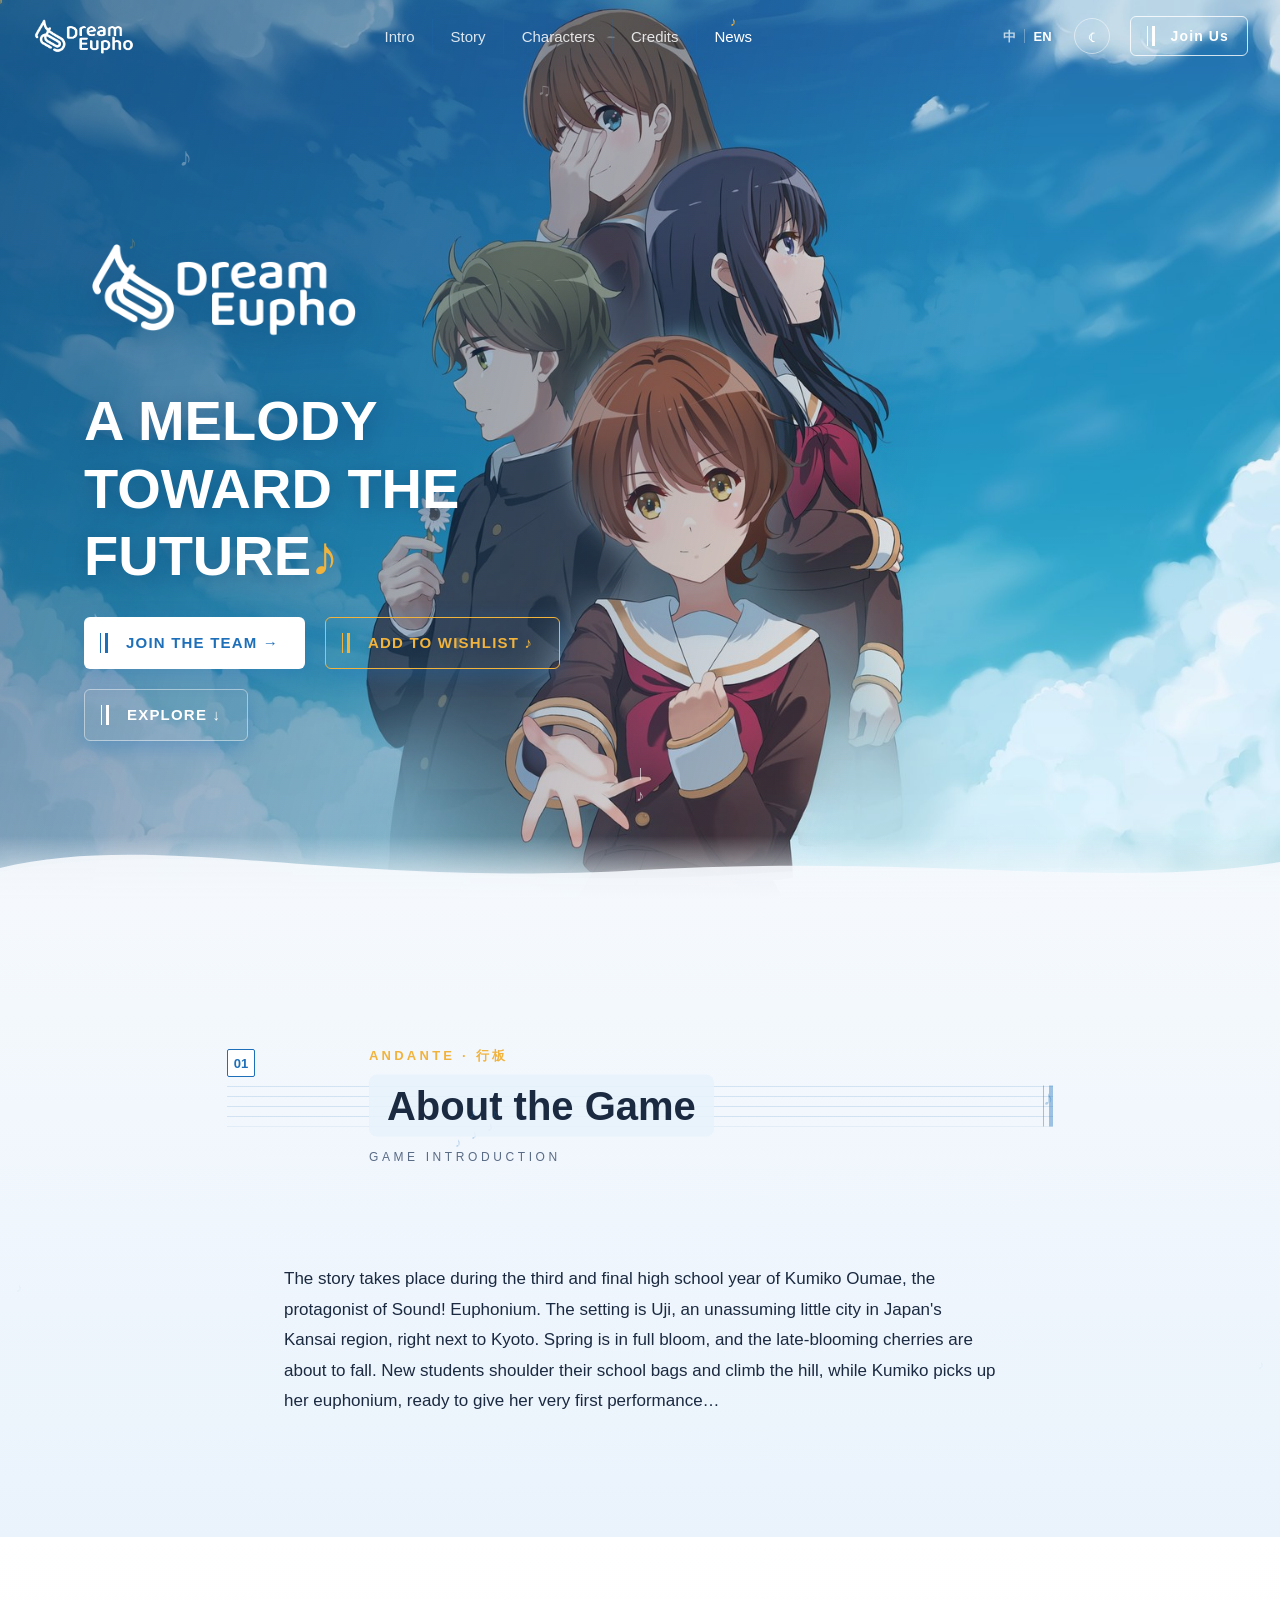
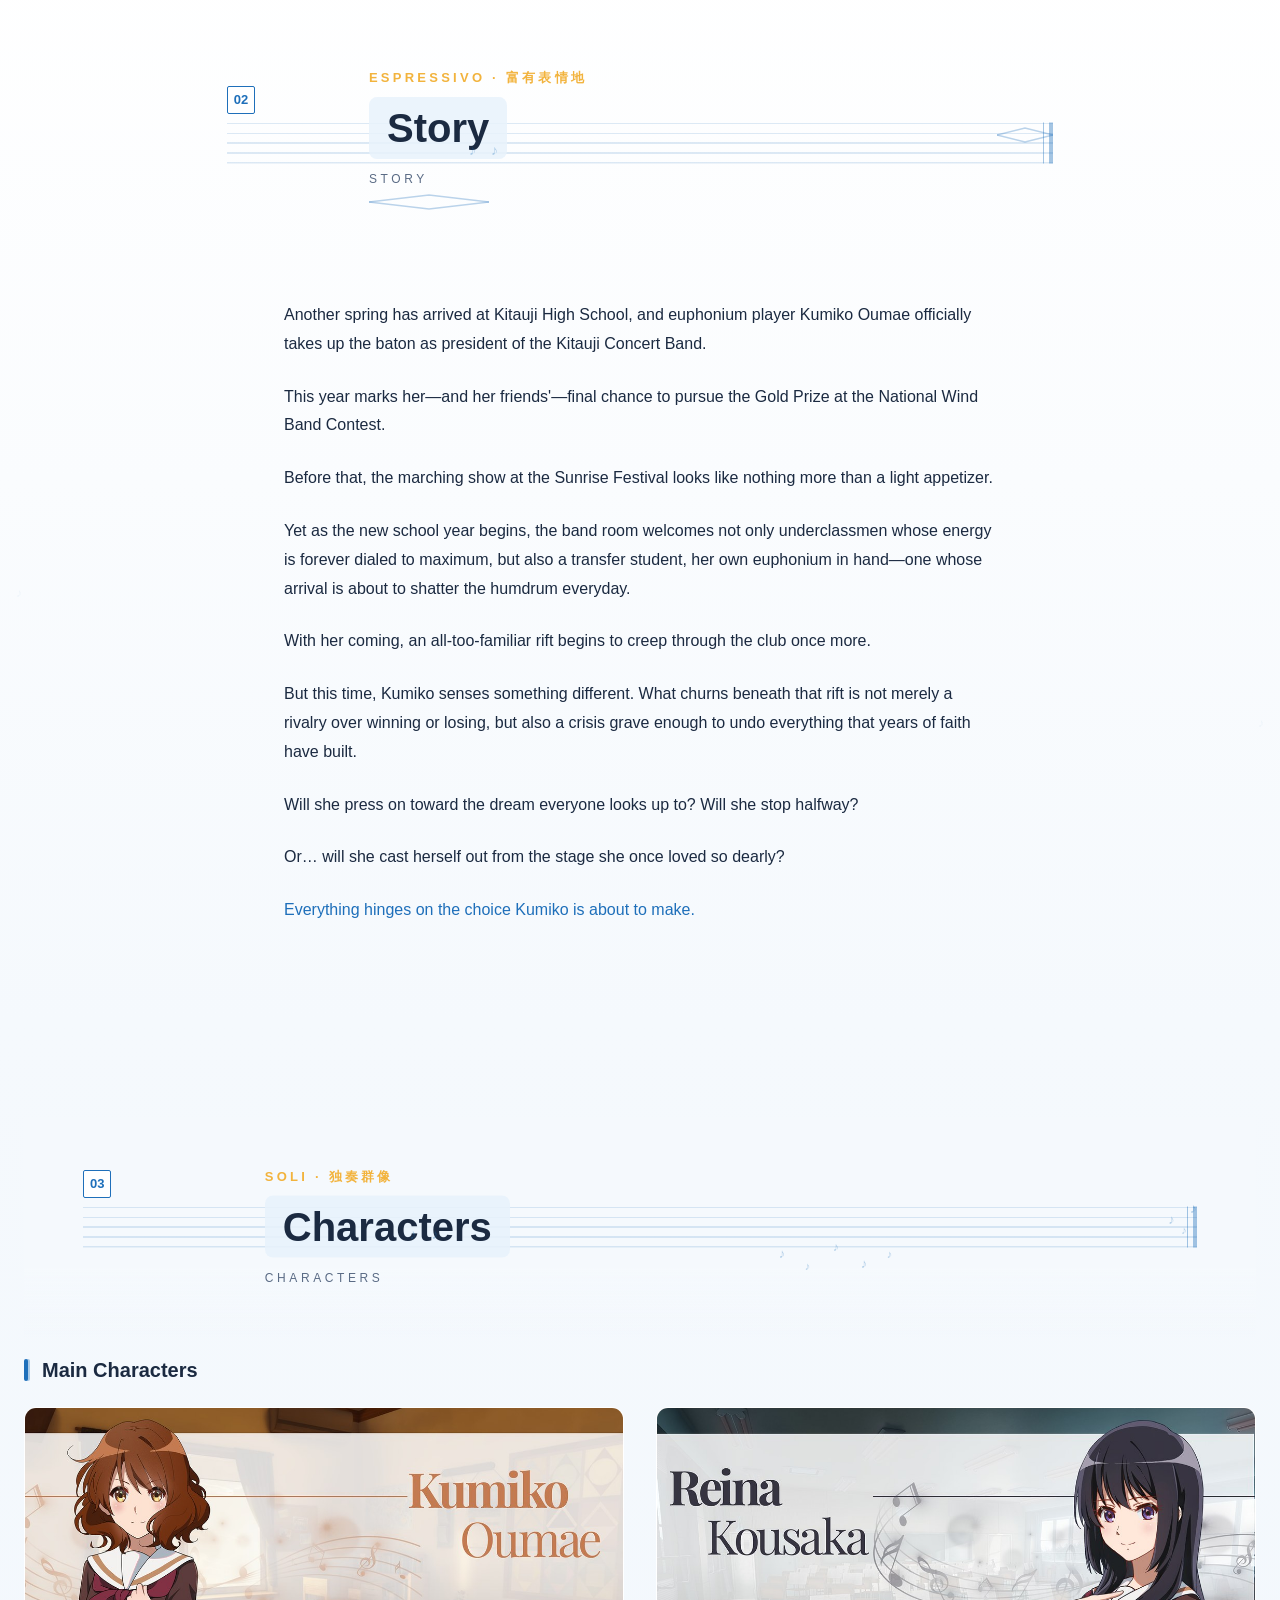
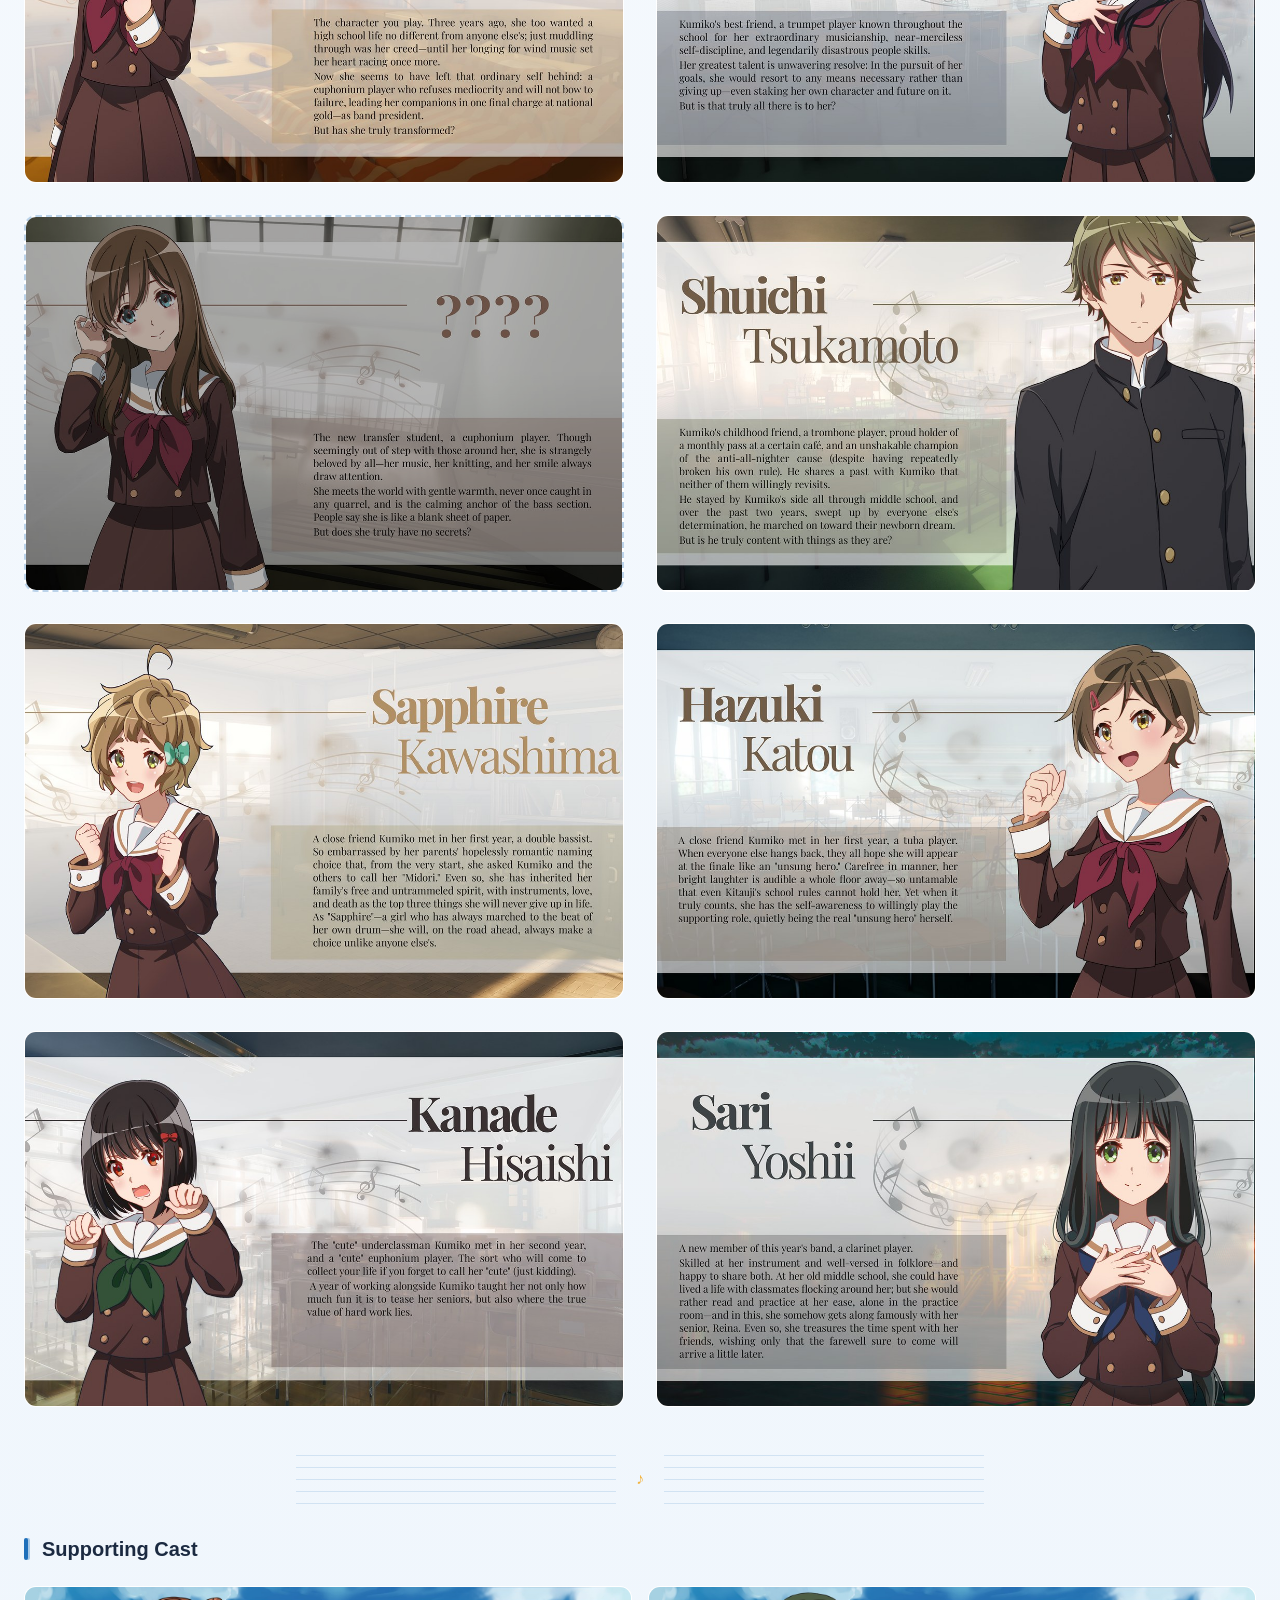
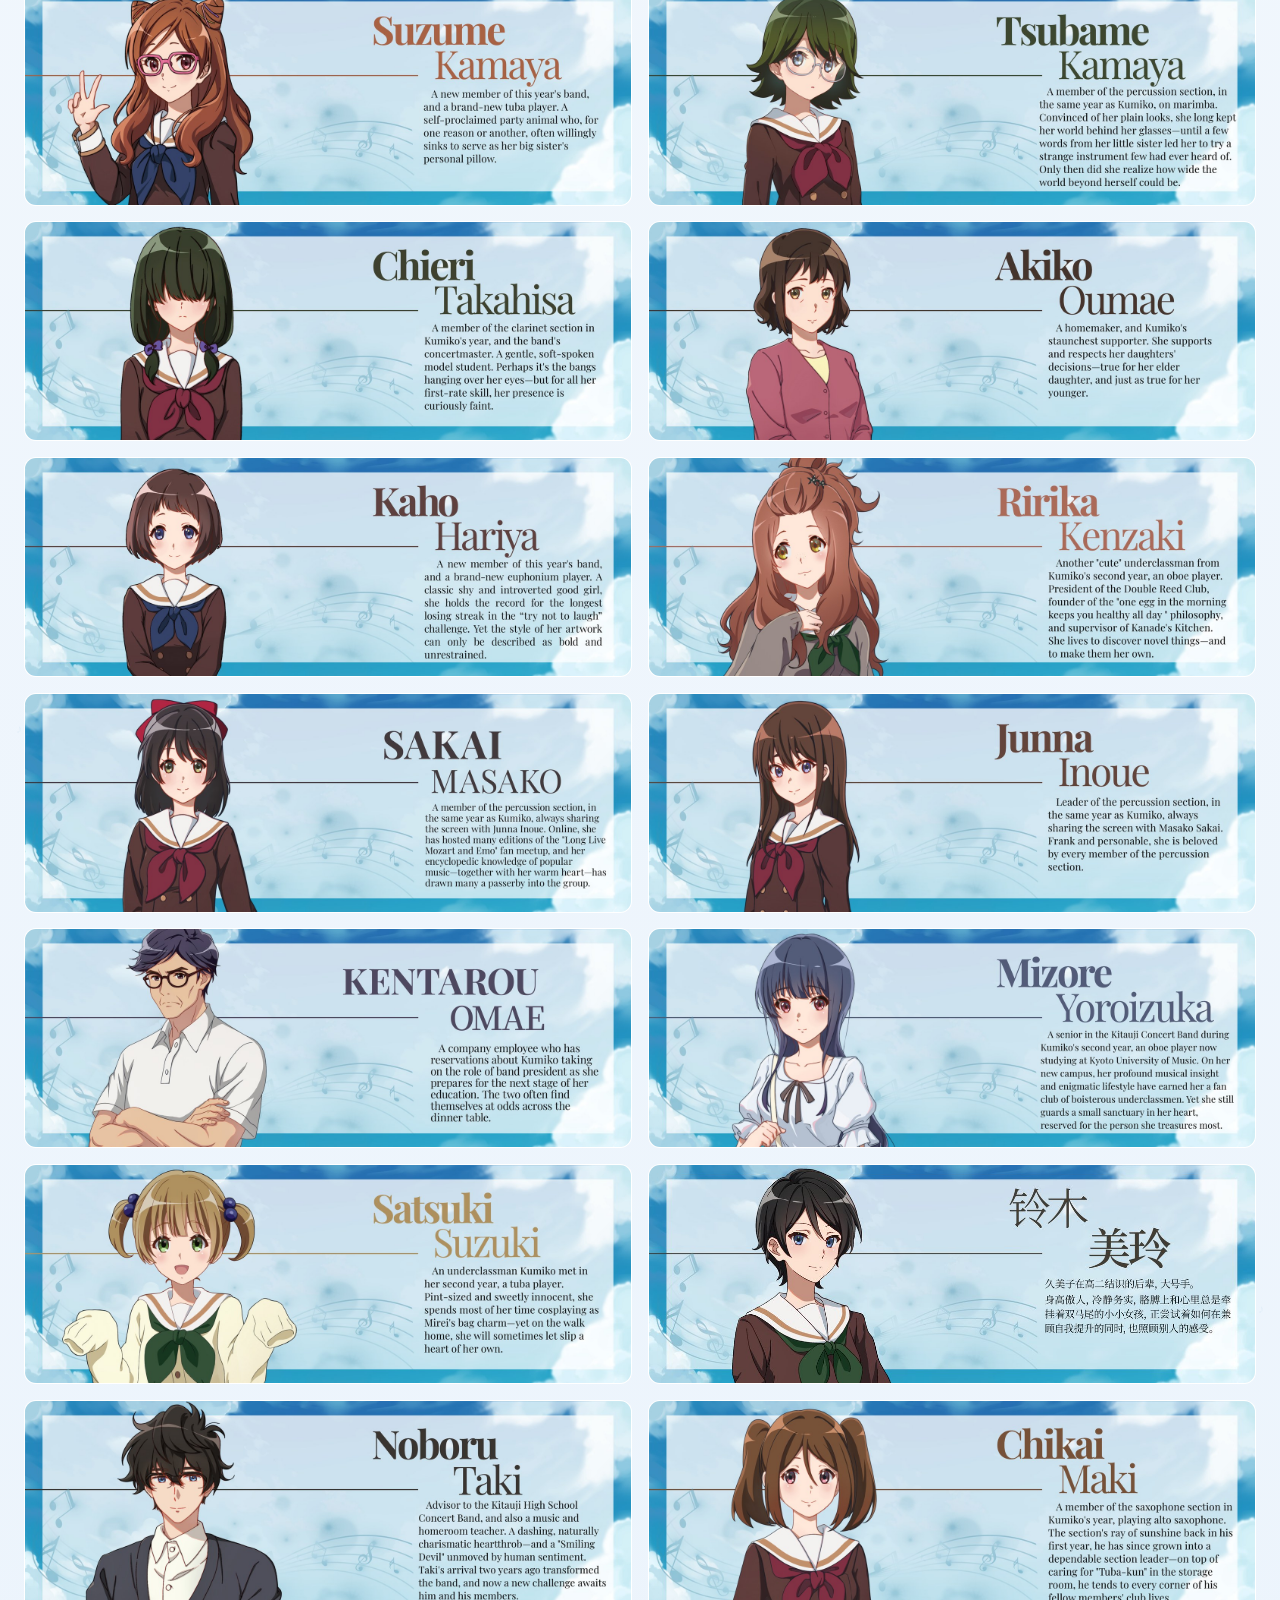
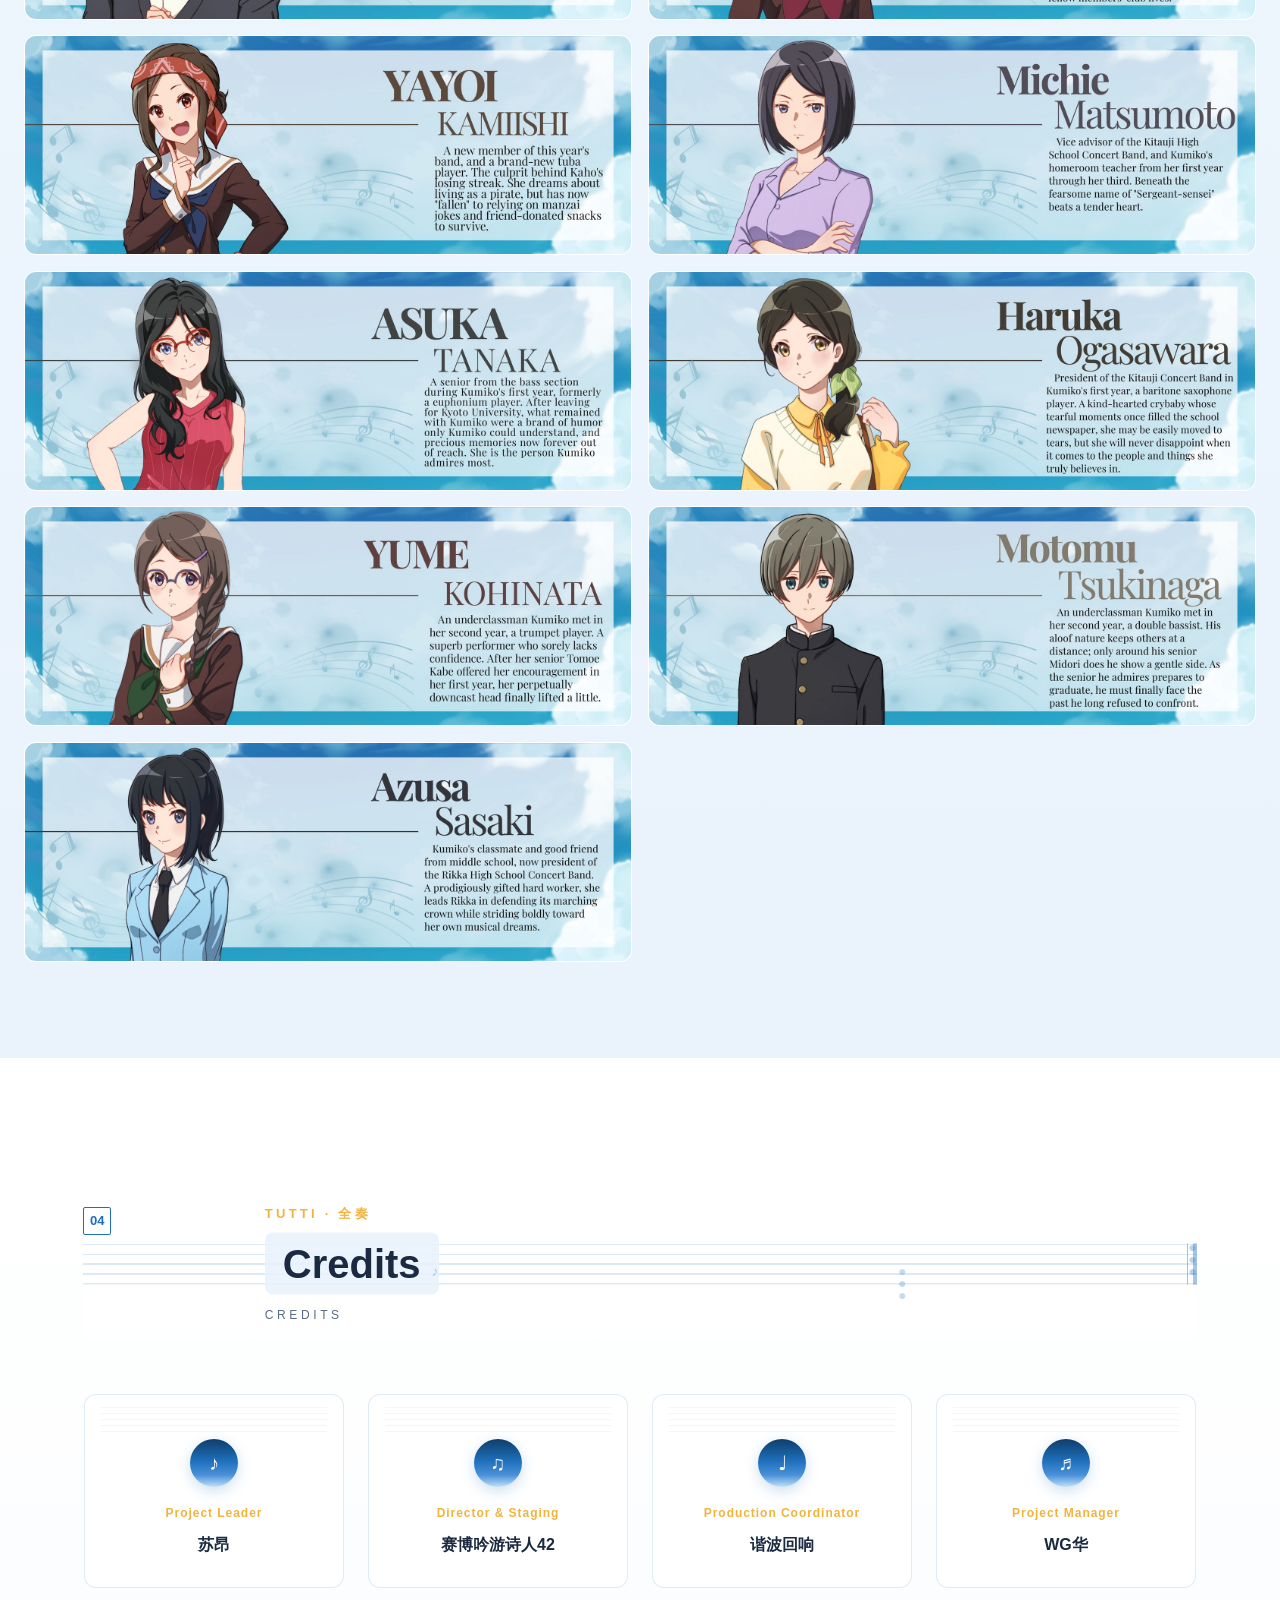
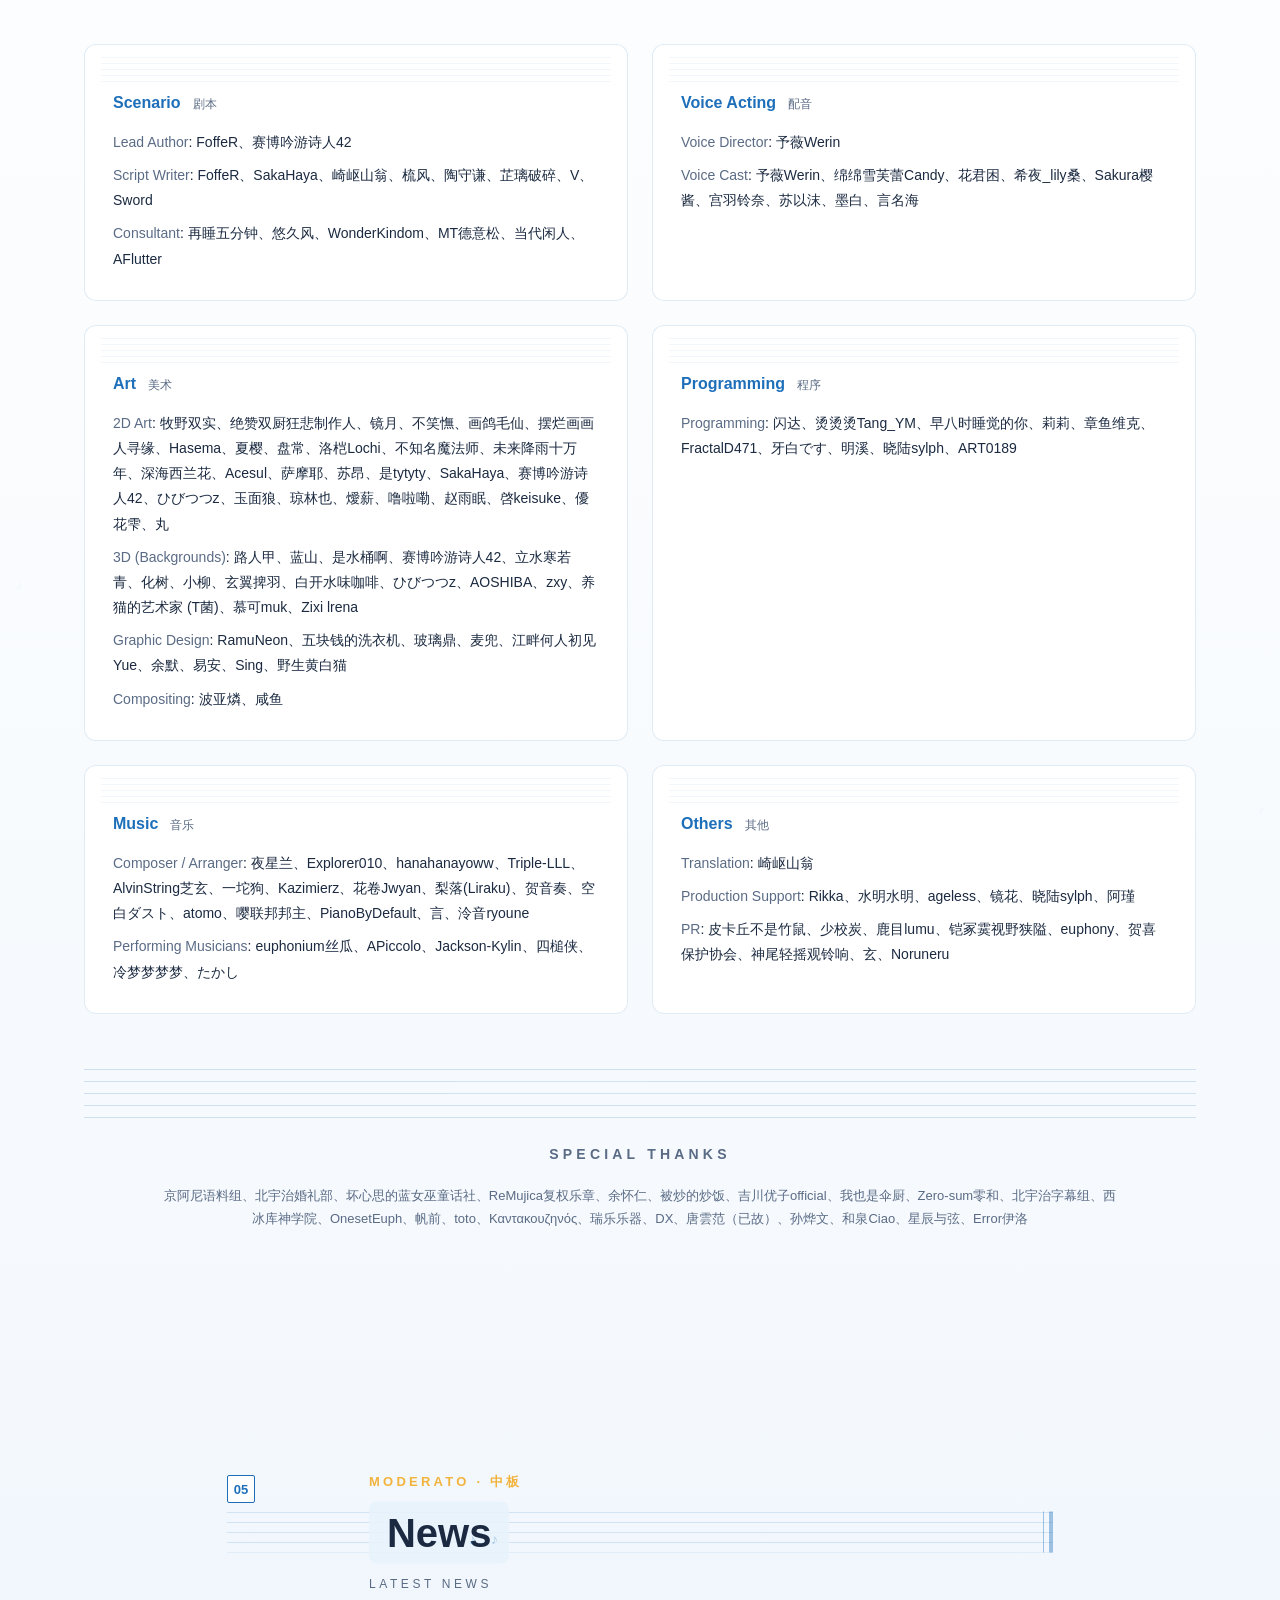
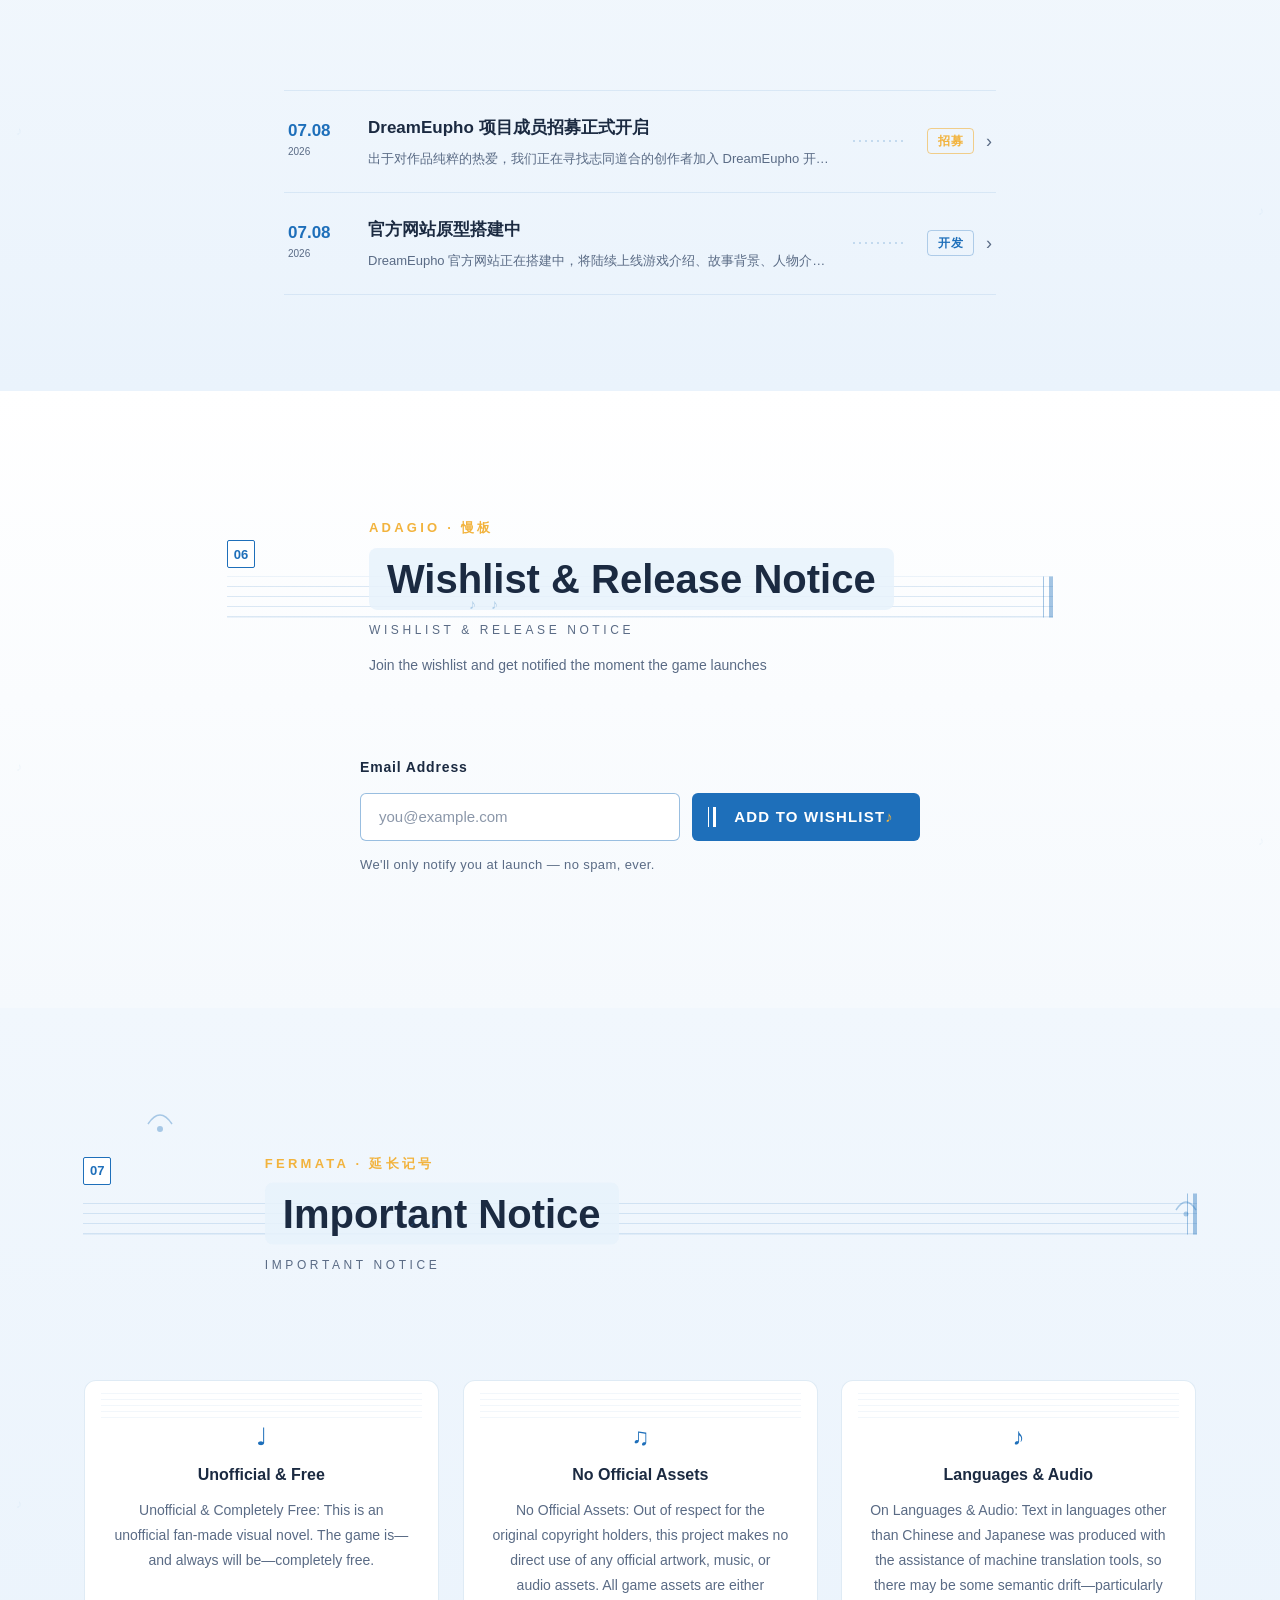
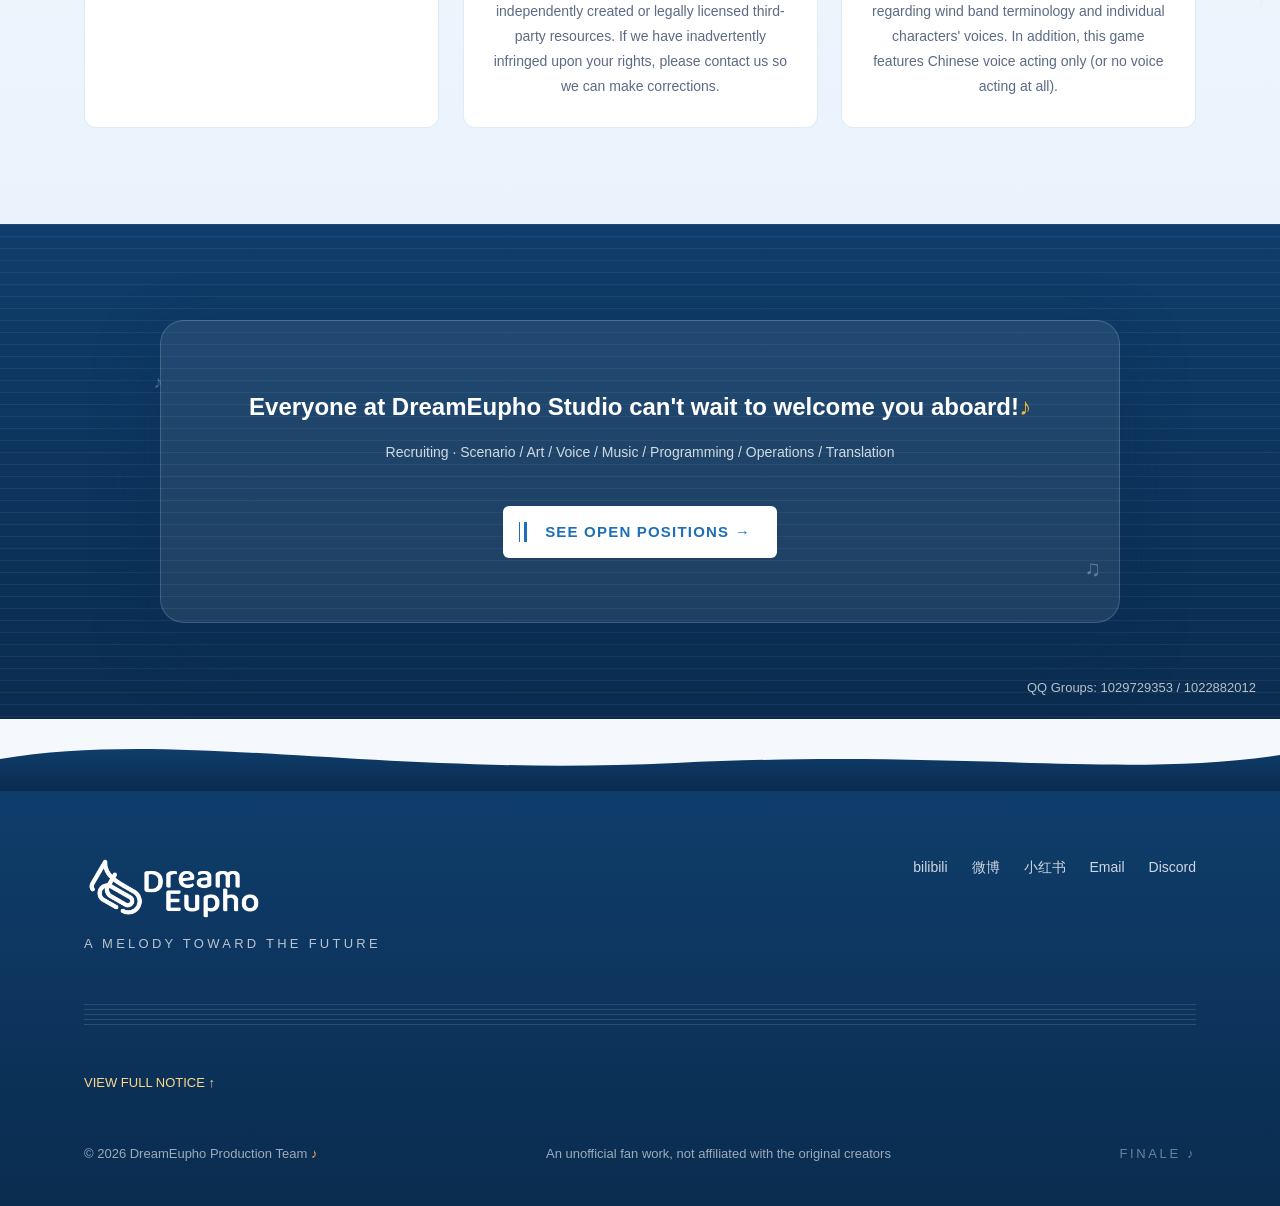
==== commit 13f93ef7: "Fix theme cloud transitions (SVG fills), remove intro chip tags, update characters/i18n copy" ====
--- a/index.html
+++ b/index.html
@@ -126,22 +126,15 @@
           <span class="score-fall sf-2" aria-hidden="true">♪</span>
           <span class="score-mark mark-up" aria-hidden="true"><span class="mk-n">♪</span><span class="mk-n">♪</span><span class="mk-n">♪</span></span>
           <div class="score-title-group">
-            <p class="score-tempo">ANDANTE · 行板</p>
+            <p class="score-tempo" data-i18n="tempoIntro">行板</p>
             <h2 class="score-title" data-i18n="secIntro">游戏介绍</h2>
             <p class="score-en">GAME INTRODUCTION</p>
-            <p class="score-quote" data-i18n="introQuote">免费同人视觉小说 · 分支选项 · 三条恋爱路线</p>
           </div>
           <span class="score-end end-note" aria-hidden="true">♪</span>
         </div>
       </header>
 
       <p class="lead" id="introShort"></p>
-      <ul class="intro-bullets" id="introBullets"></ul>
-      <div class="chip-row">
-        <span class="chip" data-i18n="chipVN">视觉小说</span>
-        <span class="chip" data-i18n="chipBand">吹奏部</span>
-        <span class="chip" data-i18n="chipFree">完全免费</span>
-      </div>
     </div>
   </section>
 
@@ -158,7 +151,7 @@
           <span class="score-fall sf-1" aria-hidden="true">♪</span>
           <span class="score-fall sf-2" aria-hidden="true">♪</span>
           <div class="score-title-group">
-            <p class="score-tempo">ESPRESSIVO · 富有表情地</p>
+            <p class="score-tempo" data-i18n="tempoStory">富有表情地</p>
             <h2 class="score-title" data-i18n="secStory">故事背景</h2>
             <p class="score-en">STORY</p>
             <svg class="mark-hairpin" viewBox="0 0 120 16" aria-hidden="true">
@@ -190,7 +183,7 @@
           <span class="score-fall sf-2" aria-hidden="true">♪</span>
           <span class="score-mark mark-dots" aria-hidden="true"><span class="mk-n">♪</span><span class="mk-n">♪</span><span class="mk-n">♪</span><span class="mk-n">♪</span><span class="mk-n">♪</span></span>
           <div class="score-title-group">
-            <p class="score-tempo">SOLI · 独奏群像</p>
+            <p class="score-tempo" data-i18n="tempoChars">独奏群像</p>
             <h2 class="score-title" data-i18n="secChars">人物介绍</h2>
             <p class="score-en">CHARACTERS</p>
           </div>
@@ -226,7 +219,7 @@
           <span class="score-fall sf-2" aria-hidden="true">♪</span>
           <span class="score-mark mark-chord" aria-hidden="true"><span class="mk-n">●</span><span class="mk-n">●</span><span class="mk-n">●</span></span>
           <div class="score-title-group">
-            <p class="score-tempo">TUTTI · 全奏</p>
+            <p class="score-tempo" data-i18n="tempoCredits">全奏</p>
             <h2 class="score-title" data-i18n="secCredits">制作成员</h2>
             <p class="score-en">CREDITS</p>
           </div>
@@ -257,7 +250,7 @@
           <span class="score-fall sf-1" aria-hidden="true">♪</span>
           <span class="score-fall sf-2" aria-hidden="true">♪</span>
           <div class="score-title-group">
-            <p class="score-tempo">MODERATO · 中板</p>
+            <p class="score-tempo" data-i18n="tempoNews">中板</p>
             <h2 class="score-title" data-i18n="secNews">资讯更新</h2>
             <p class="score-en">LATEST NEWS</p>
           </div>
@@ -282,7 +275,7 @@
           <span class="score-fall sf-1" aria-hidden="true">♪</span>
           <span class="score-fall sf-2" aria-hidden="true">♪</span>
           <div class="score-title-group">
-            <p class="score-tempo">ADAGIO · 慢板</p>
+            <p class="score-tempo" data-i18n="tempoWishlist">慢板</p>
             <h2 class="score-title" data-i18n="secWishlist">愿望单 · 发售通知</h2>
             <p class="score-en">WISHLIST &amp; RELEASE NOTICE</p>
             <p class="score-quote" data-i18n="wishlistQuote">将游戏加入愿望单，发售时第一时间通知你</p>
@@ -318,7 +311,7 @@
             <circle cx="14" cy="25" r="3" fill="rgba(30,111,186,0.35)"/>
           </svg>
           <div class="score-title-group">
-            <p class="score-tempo">FERMATA · 延长记号</p>
+            <p class="score-tempo" data-i18n="tempoNotice">延长记号</p>
             <h2 class="score-title" data-i18n="secNotice">重要声明</h2>
             <p class="score-en">IMPORTANT NOTICE</p>
           </div>
@@ -376,9 +369,7 @@
     <hr class="foot-divider">
 
     <div class="foot-notice">
-      <button class="foot-notice-toggle"><span data-i18n="footNotice">重要声明</span>&nbsp;<span class="caret" data-i18n="footExpand">展开 ▾</span></button>
-      <div class="foot-notice-body" id="footNoticeBody"></div>
-      <a href="#notice" class="foot-notice-link" data-i18n="footFull">查看完整声明 ↑</a>
+      <a href="#notice" class="foot-notice-link" data-i18n="footFull">重要声明 · 查看完整声明 ↑</a>
     </div>
 
     <div class="foot-bottom">
@@ -392,5 +383,25 @@
 <script src="js/geo.js"></script>
 <script src="js/data.js"></script>
 <script src="js/main.js"></script>
+
+<!-- 角色详情弹层（点击角色卡展开） -->
+<div class="char-modal" id="charModal" aria-hidden="true" role="dialog" aria-modal="true" aria-label="角色详情">
+  <div class="char-modal-backdrop"></div>
+  <div class="char-modal-card">
+    <button class="char-modal-close" id="charModalClose" aria-label="关闭">×</button>
+    <div class="char-modal-body">
+      <div class="char-modal-img">
+        <img id="charModalImg" src="" alt="">
+      </div>
+      <div class="char-modal-text">
+        <h3 id="charModalName"></h3>
+        <span class="c-line"></span>
+        <p id="charModalDesc"></p>
+        <p id="charModalMystery" class="mystery-tag" style="display:none">AN UNKNOWN MELODY…</p>
+      </div>
+    </div>
+  </div>
+</div>
+
 </body>
 </html>
--- a/css/style.css
+++ b/css/style.css
@@ -98,7 +98,7 @@
 }
 /* 人物卡信息条深色版（图片保持亮色，信息条/文字转深色） */
 [data-theme="dark"] .c-info {
-  background: linear-gradient(180deg, rgba(19,34,56,0) 0%, rgba(19,34,56,0.88) 68%, rgba(19,34,56,0.96) 100%);
+  background: transparent;
   color: var(--ink);
 }
 [data-theme="dark"] .c-name,
@@ -106,7 +106,7 @@
 [data-theme="dark"] .c-brief,
 [data-theme="dark"] .s-role,
 [data-theme="dark"] .mystery-tag { color: var(--slate); }
-[data-theme="dark"] .char-card.support .c-info { background: linear-gradient(180deg, rgba(19,34,56,0.1) 0%, rgba(19,34,56,0.9) 100%); }
+[data-theme="dark"] .char-card.support .c-info { background: transparent; }
 [data-theme="dark"] .char-card { background: var(--bg-card); }
 /* 主题切换按钮 */
 .theme-toggle {
@@ -718,6 +718,7 @@
 
 /* 面板底部云朵轮廓 */
 .mm-cloud { display: block; width: calc(100% + 56px); margin-left: -28px; height: 44px; pointer-events: none; }
+.mm-cloud path { fill: var(--mist); }
 
 body.menu-locked { overflow: hidden; }
 
@@ -840,6 +841,9 @@
 .clouds-layer { position: absolute; left: 0; right: 0; width: 100%; pointer-events: none; }
 .hero .cl-back { bottom: 0; height: 110px; }
 .hero .cl-front { bottom: 0; height: 90px; }
+/* 云朵过渡带随主题适配（用实心色变量，CSS 渐变作 SVG fill 会在部分浏览器渲染为黑色） */
+.hero .cl-back path,
+.hero .cl-front path { fill: var(--mist); }
 .hero::after {
   content: "";
   position: absolute;
@@ -1107,7 +1111,7 @@
   position: absolute;
   left: 0; right: 0; bottom: 0;
   padding: 48px 24px 20px;
-  background: linear-gradient(180deg, rgba(255,255,255,0) 0%, rgba(255,255,255,0.82) 70%, rgba(255,255,255,0.95) 100%);
+  background: transparent;
   border-bottom: 3px solid transparent;
   border-image: linear-gradient(90deg, #1E6FBA, #4A90D9, #BFE0F7) 1;
   border-image-slice: 1;
@@ -1294,6 +1298,47 @@
 .news-row:hover .nr-arrow { color: var(--blue); transform: translateX(4px); }
 
 .news-more { text-align: center; margin-top: 40px; }
+
+/* 资讯展开（markdown 正文） */
+.news-item { border-bottom: 1px solid rgba(30,111,186,0.1); }
+.news-item:first-child { border-top: 1px solid rgba(30,111,186,0.1); }
+.news-item .news-row { border-bottom: none; border-top: none; }
+.news-item.open .news-row { background: var(--hover-bg); }
+.news-row.nr-toggle { cursor: pointer; }
+.news-item.open .nr-arrow { color: var(--blue); transform: rotate(90deg); }
+.nr-body-full {
+  display: none;
+  padding: 4px 4px 26px;
+  font-size: 14px;
+  line-height: 1.9;
+  color: var(--ink);
+}
+.news-item.open .nr-body-full { display: block; }
+.nr-body-full h1,
+.nr-body-full h2,
+.nr-body-full h3 {
+  font-size: 16px;
+  font-weight: 700;
+  color: var(--ink);
+  margin: 16px 0 8px;
+}
+.nr-body-full h1 { font-size: 18px; }
+.nr-body-full p { margin: 0 0 12px; }
+.nr-body-full ul { margin: 0 0 12px; padding-left: 22px; }
+.nr-body-full li { margin: 4px 0; }
+.nr-body-full strong { color: var(--blue); }
+.nr-body-full em { color: var(--slate); }
+.nr-body-full code {
+  font-family: "Consolas", "Courier New", monospace;
+  font-size: 12.5px;
+  background: var(--tag-bg);
+  color: var(--blue-deep);
+  border-radius: 4px;
+  padding: 1px 5px;
+}
+[data-theme="dark"] .nr-body-full code { color: var(--blue); }
+.nr-body-full a { color: var(--blue); text-decoration: underline; }
+.nr-body-full a:hover { color: var(--gold); }
 
 /* ---------- 17. 重要声明（乐谱纸卡片） ---------- */
 .notice-section { background: var(--bg-notice); }
@@ -1425,6 +1470,11 @@
 
 /* ---------- 19. 页脚（C.5：五线谱分隔、社交金♪） ---------- */
 .foot-cloud { display: block; width: 100%; height: 72px; }
+/* 云朵过渡带用主题渐变（stop-color 随主题覆盖，避免 CSS 渐变作 SVG fill 渲染为黑色） */
+.foot-cloud stop:first-child { stop-color: #0F3D6B; }
+.foot-cloud stop:last-child { stop-color: #0A2C4F; }
+[data-theme="dark"] .foot-cloud stop:first-child { stop-color: #0A1730; }
+[data-theme="dark"] .foot-cloud stop:last-child { stop-color: #060D1A; }
 .footer {
   background: var(--grad-night);
   color: var(--white);
@@ -1721,6 +1771,44 @@
 /* 招募页底部 CTA */
 .cta-bottom { text-align: center; }
 .cta-bottom h2 { font-size: 24px; font-weight: 700; margin-bottom: 32px; }
+
+/* ---------- 20b. 改进计划：B1/D1/C1 ---------- */
+/* B1：招募乐段卡音符编号（数字前加金♪点缀） */
+.job-index::before {
+  content: "♪";
+  display: block;
+  font-size: 20px;
+  font-weight: 400;
+  line-height: 1;
+  color: var(--gold);
+  margin-bottom: 8px;
+  transform: rotate(-6deg);
+}
+/* D1：CTA 按钮金色光晕脉冲（呼吸 2 次，克制） */
+@keyframes cta-glow {
+  0%, 100% { box-shadow: 0 0 0 0 rgba(242,179,61,0.5), var(--shadow-cta); }
+  50%      { box-shadow: 0 0 20px 6px rgba(242,179,61,0.38), var(--shadow-cta); }
+}
+.cta .btn:hover,
+.cta-bottom .btn:hover {
+  animation: cta-glow 1.4s ease-in-out 2;
+}
+/* C1：中文模式隐藏英文装饰元素（主站 index.html） */
+html:not(.lang-en) .score-en { display: none; }
+html.lang-en .score-en { display: block; }
+html:not(.lang-en) .credit-title .en { display: none; }
+html:not(.lang-en) .credit-title .zh {
+  font-size: 16px;
+  font-weight: 700;
+  color: var(--blue);
+}
+html:not(.lang-en) .mm-prog,
+html:not(.lang-en) .mm-links .me { display: none; }
+/* C1：中文模式隐藏英文装饰元素（招募页，多语言系统） */
+body.lang-zh .encore-en,
+body.lang-zh .mm-prog,
+body.lang-zh .mm-links .me,
+body.lang-zh .job-title-en { display: none; }
 
 /* ---------- 21. 响应式 ---------- */
 /* 平板 768–1199 */
@@ -1862,3 +1950,78 @@
   .hero-content { transform: none !important; opacity: 1 !important; will-change: auto !important; }
   .hero-bgimg { transform: none !important; will-change: auto !important; }
 }
+
+/* 角色详情弹层（点击角色卡展开） */
+.char-modal {
+  position: fixed; inset: 0;
+  z-index: 400;
+  display: flex; align-items: center; justify-content: center;
+  padding: 24px;
+  opacity: 0; visibility: hidden;
+  transition: opacity 0.25s ease, visibility 0.25s;
+}
+.char-modal.open { opacity: 1; visibility: visible; }
+.char-modal-backdrop {
+  position: absolute; inset: 0;
+  background: rgba(10,20,40,0.55);
+  backdrop-filter: blur(4px);
+}
+.char-modal-card {
+  position: relative;
+  z-index: 1;
+  width: min(900px, 100%);
+  max-height: 88vh;
+  overflow: auto;
+  background: var(--bg-card);
+  border-radius: 20px;
+  box-shadow: 0 24px 64px rgba(10,44,79,0.4);
+  border: 1px solid var(--border-card);
+  transform: scale(0.92) translateY(20px);
+  opacity: 0;
+  transition: transform 0.4s cubic-bezier(0.34, 1.56, 0.64, 1), opacity 0.3s ease;
+}
+.char-modal.open .char-modal-card {
+  transform: scale(1) translateY(0);
+  opacity: 1;
+}
+.char-modal-close {
+  position: absolute; top: 12px; right: 12px;
+  z-index: 2;
+  width: 36px; height: 36px;
+  border-radius: 50%;
+  border: 1px solid var(--border-card);
+  background: var(--bg-card);
+  color: var(--ink);
+  font-size: 20px; line-height: 1;
+  cursor: pointer;
+  transition: background 0.2s, color 0.2s;
+}
+.char-modal-close:hover { background: var(--hover-bg); }
+.char-modal-body {
+  display: flex;
+  gap: 24px;
+  padding: 24px;
+}
+.char-modal-img { flex: 1 1 50%; min-width: 0; }
+.char-modal-img img {
+  width: 100%;
+  height: auto;
+  border-radius: 12px;
+  display: block;
+}
+.char-modal-text { flex: 1 1 50%; min-width: 0; padding-top: 8px; }
+.char-modal-text h3 { font-size: 26px; font-weight: 700; color: var(--ink); margin-bottom: 8px; }
+.char-modal-text .c-line {
+  display: inline-block;
+  width: 32px; height: 2px;
+  background: var(--gold);
+  margin-bottom: 16px;
+  transform: none !important;
+}
+.char-modal-text p { font-size: 15px; line-height: 1.9; color: var(--ink); }
+.char-modal-text .mystery-tag { margin-top: 16px; color: var(--slate); font-size: 13px; letter-spacing: 0.2em; }
+@media (max-width: 767px) {
+  .char-modal-body { flex-direction: column; }
+  .char-modal { padding: 12px; }
+  .char-modal-text h3 { font-size: 22px; }
+}
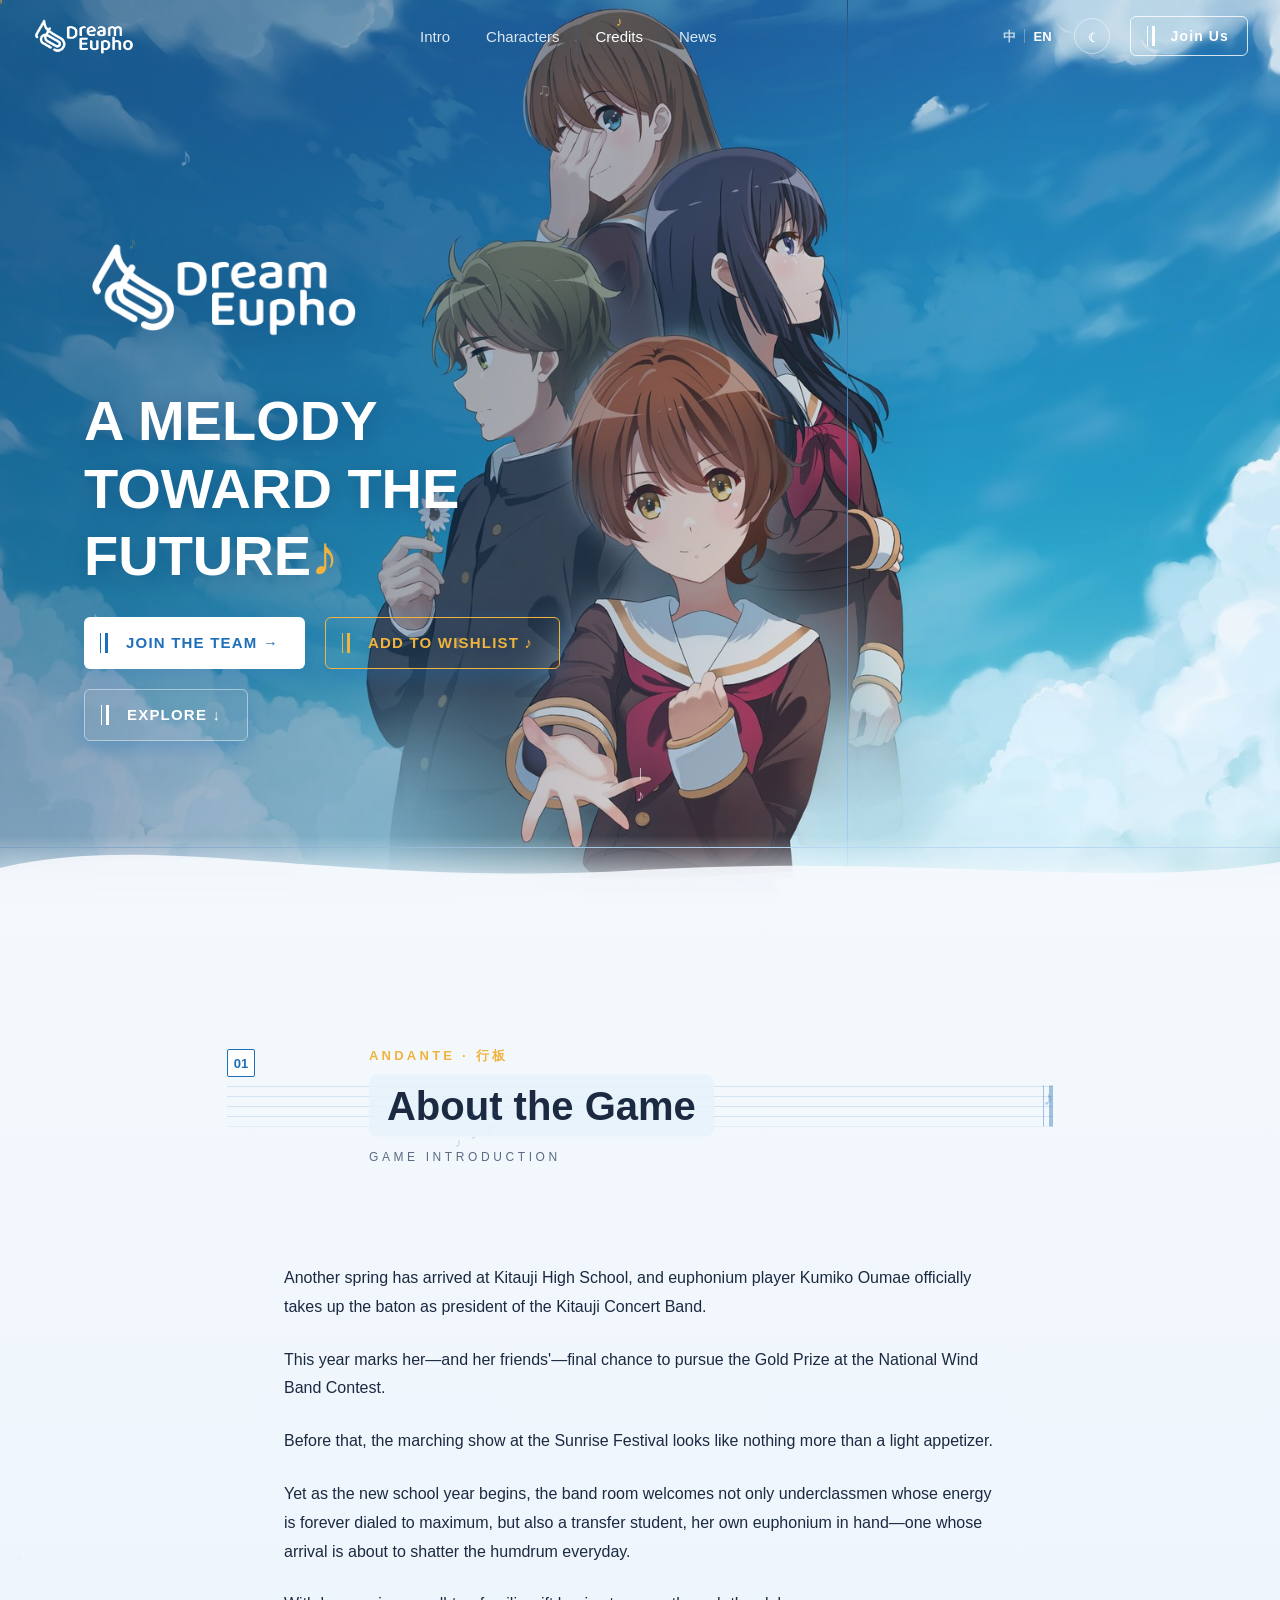
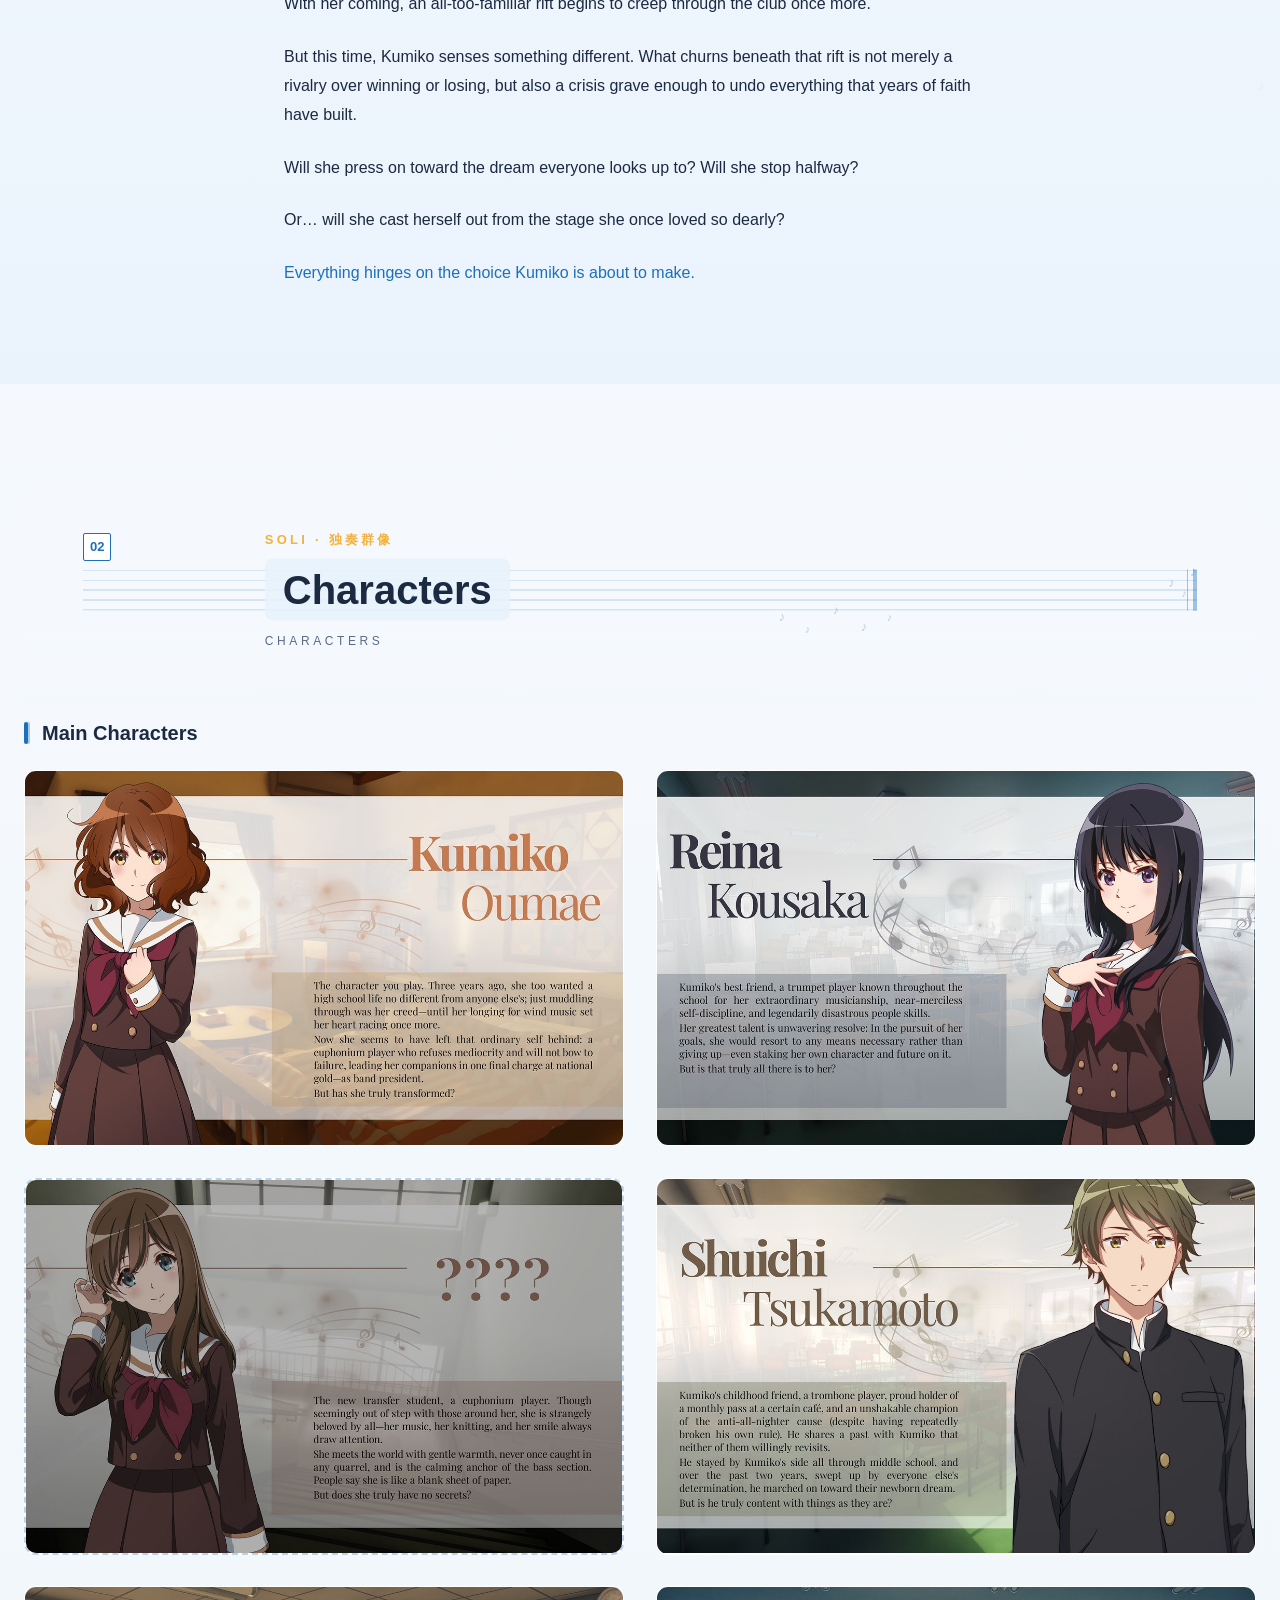
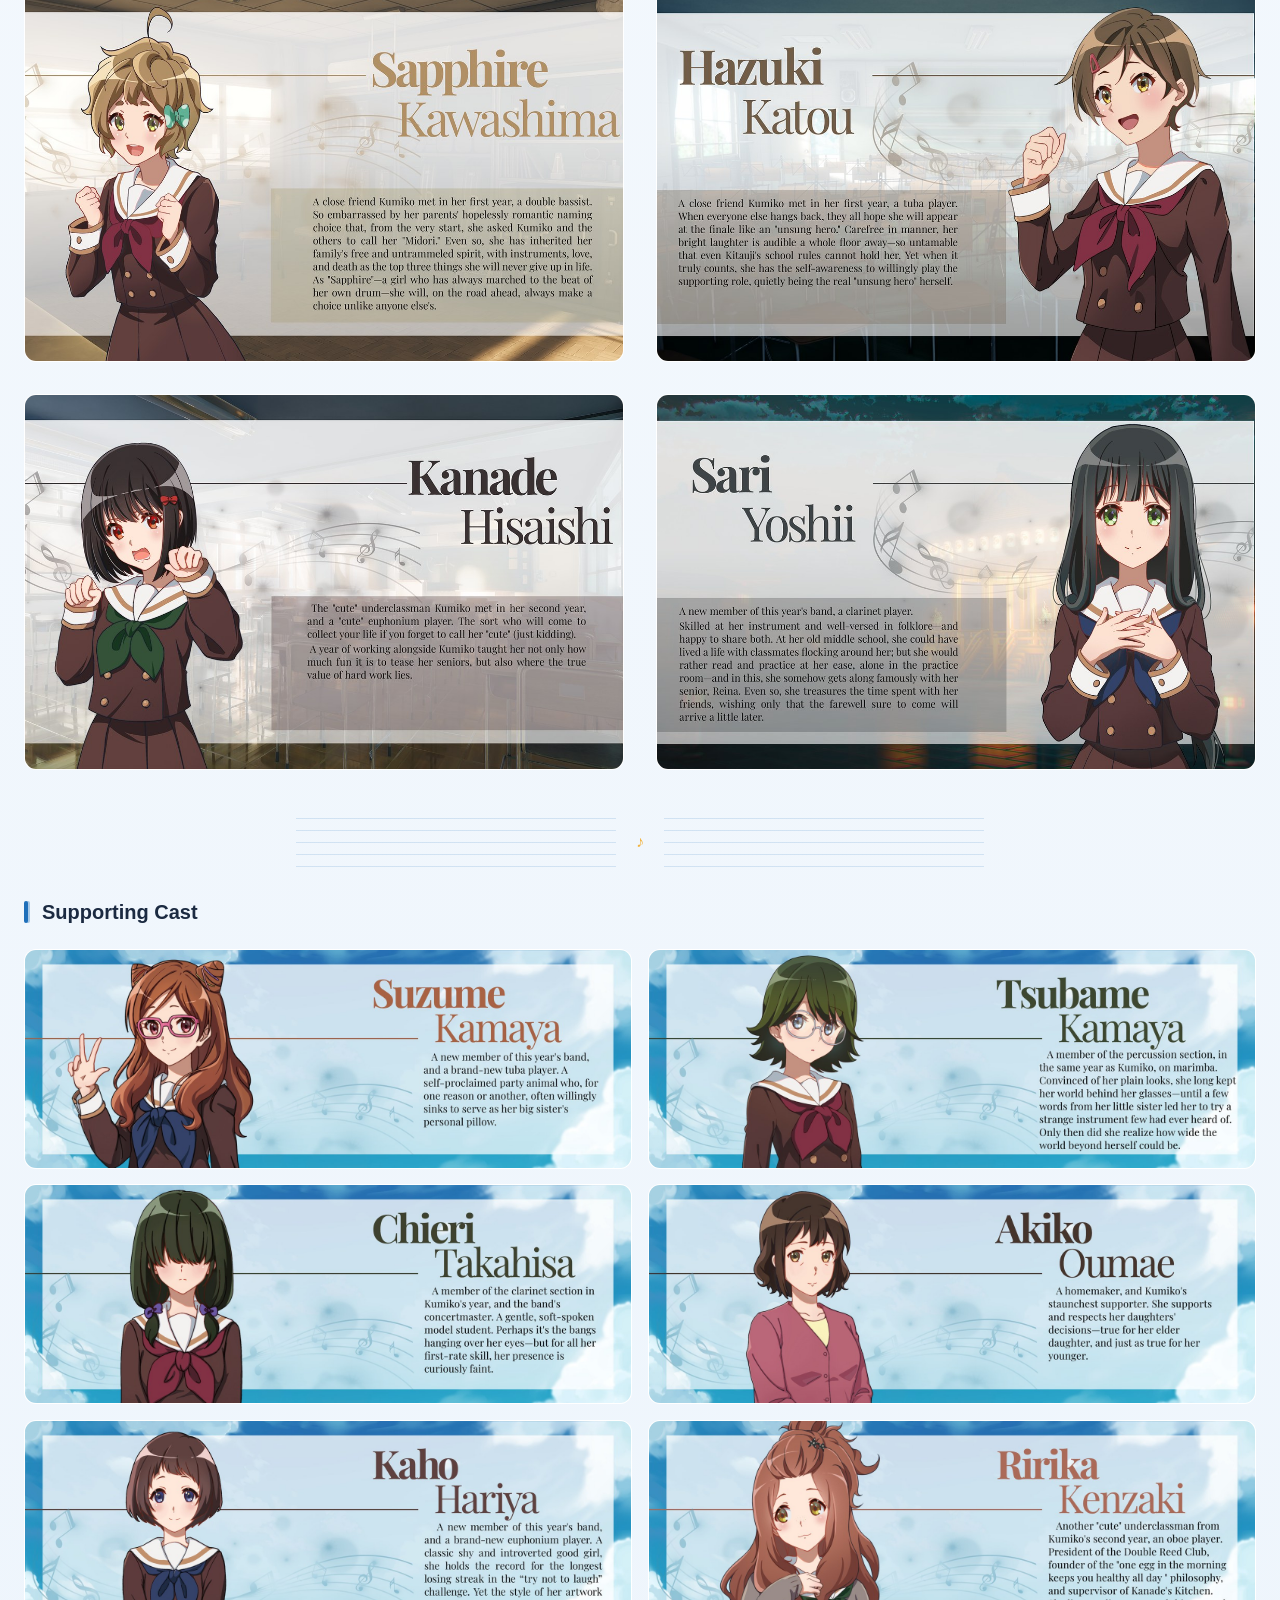
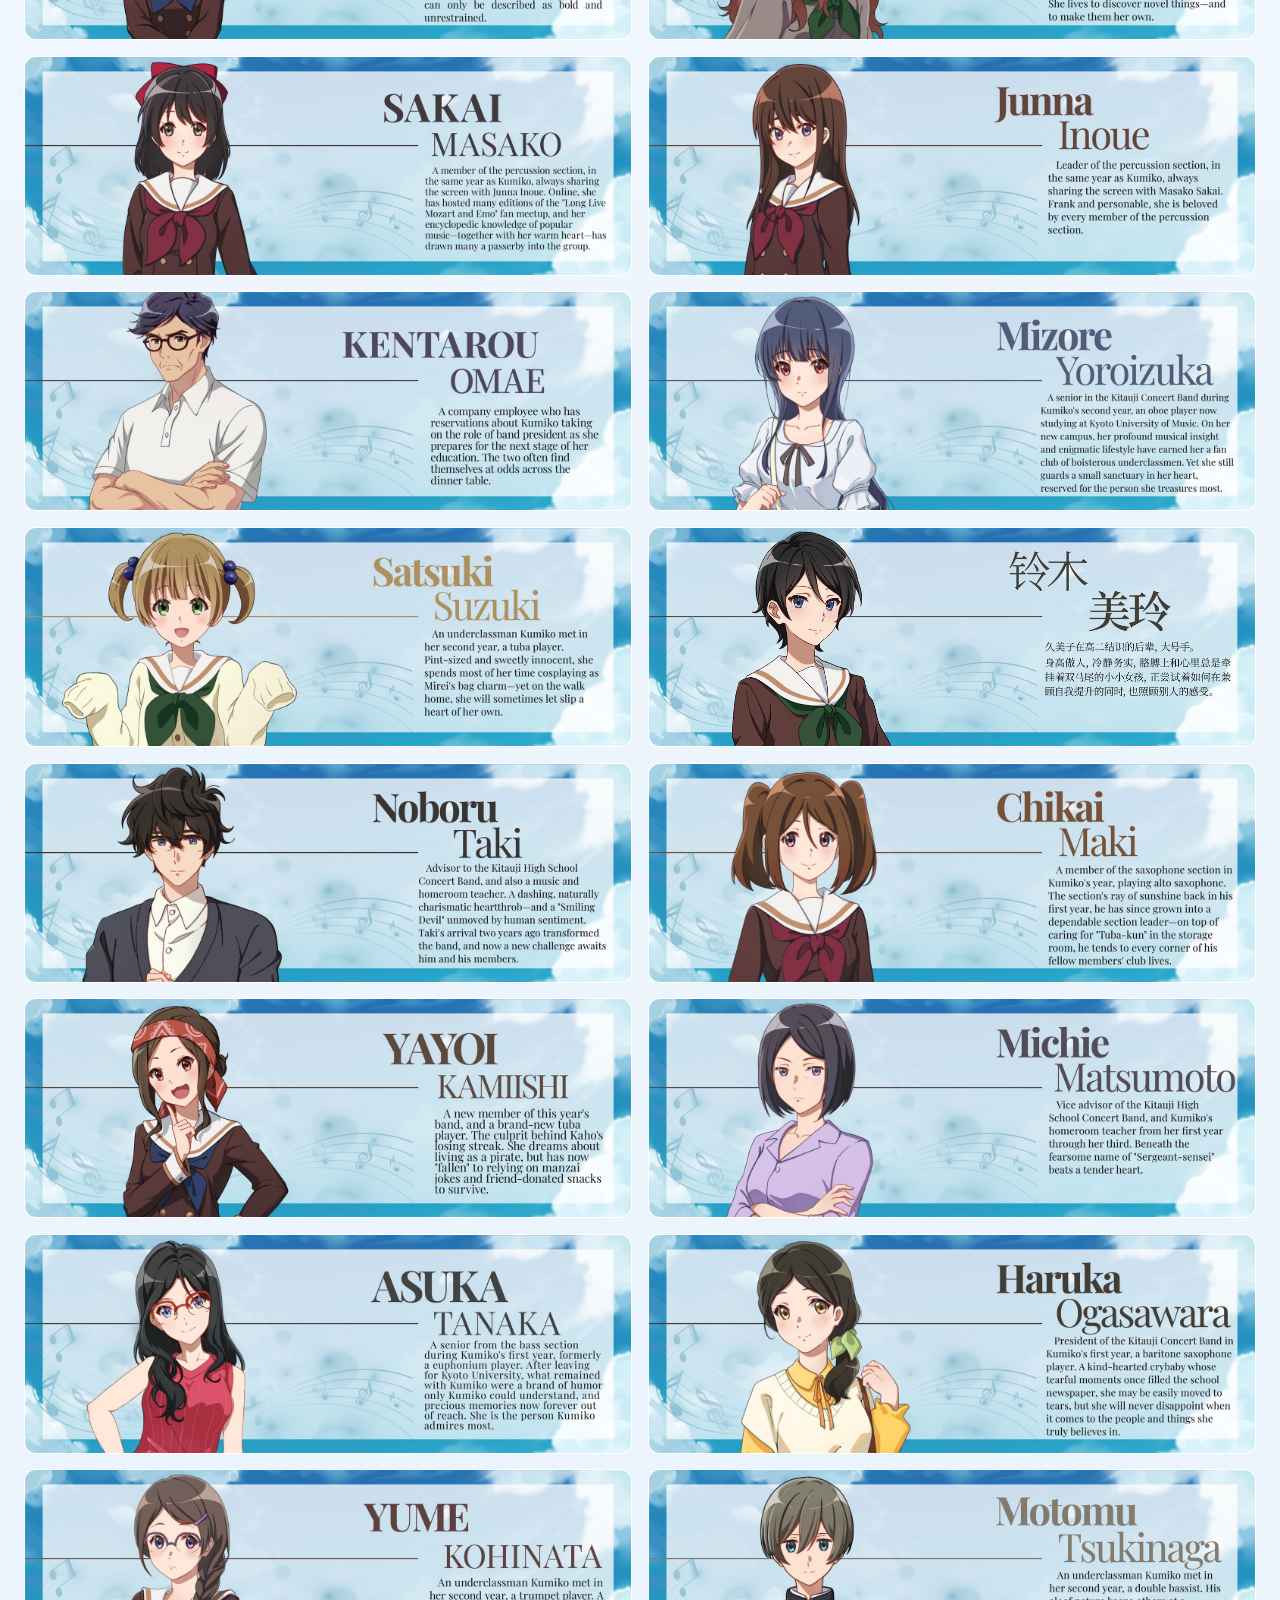
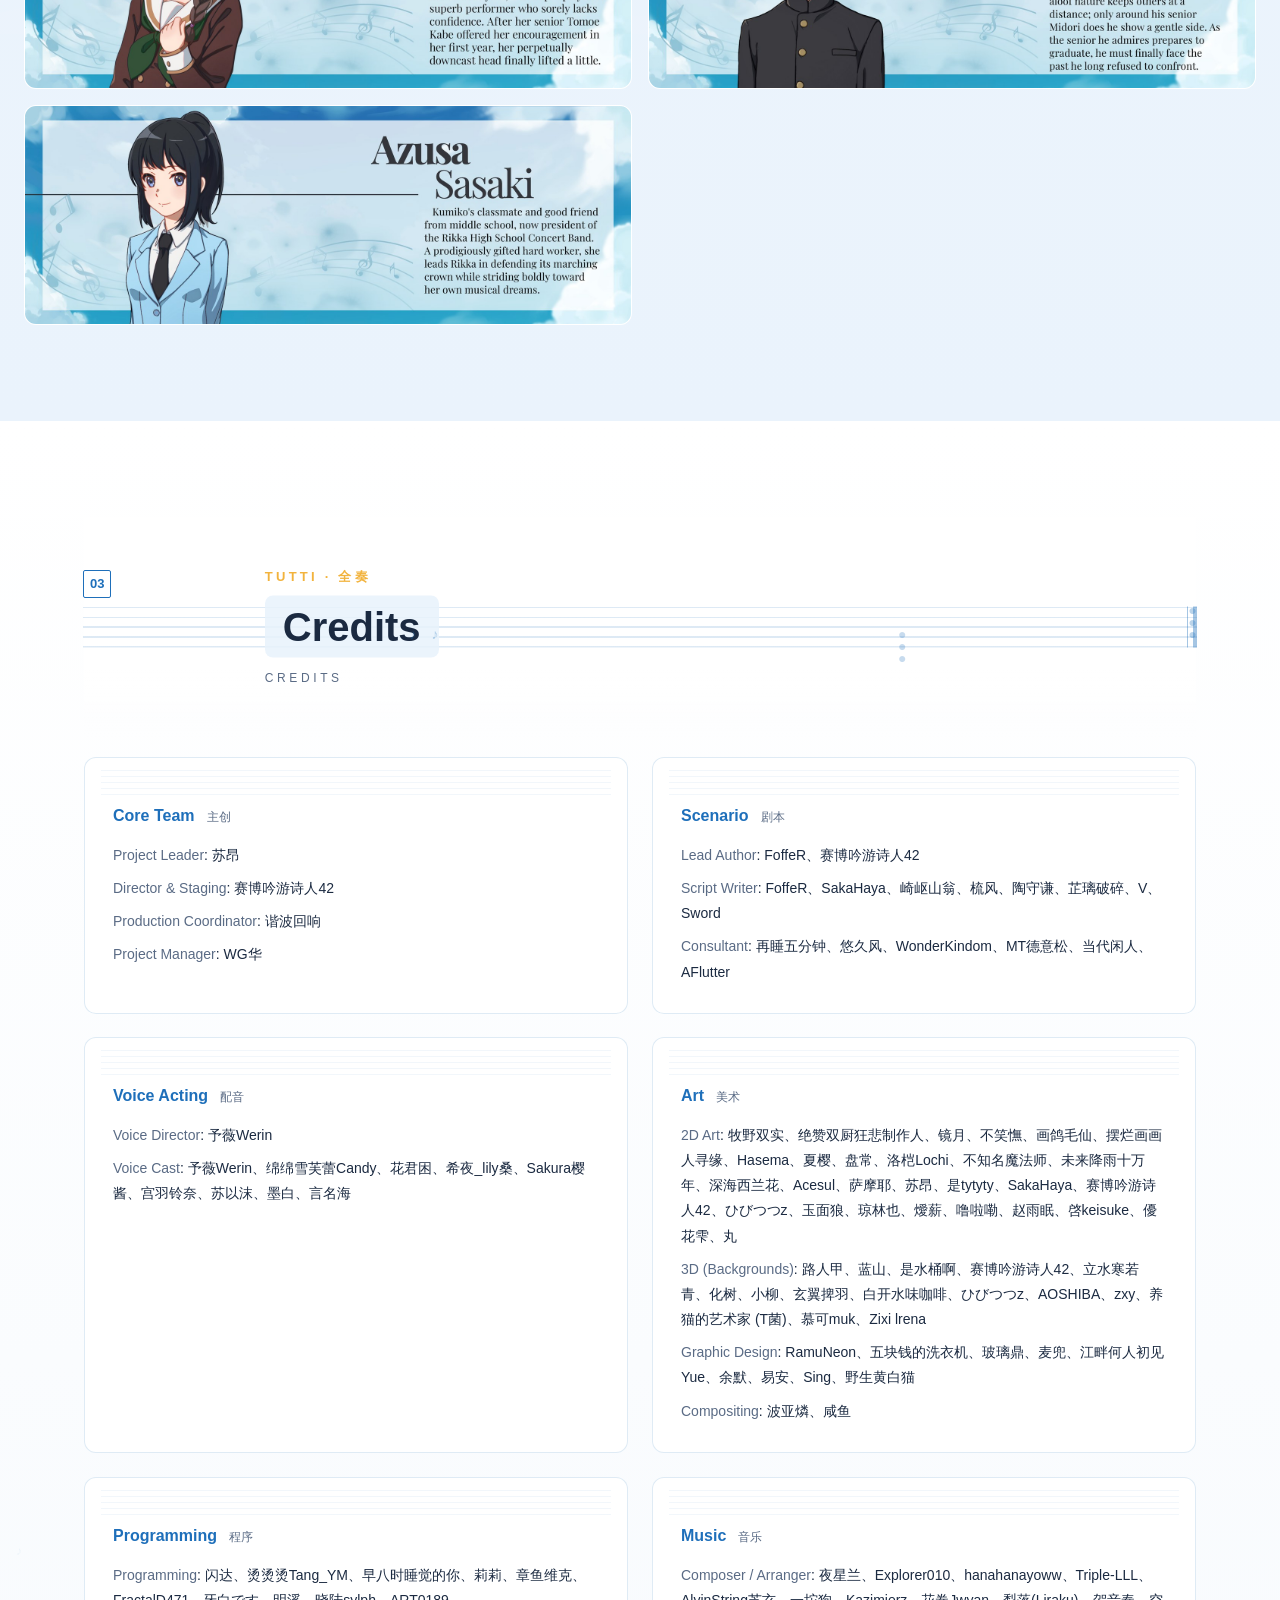
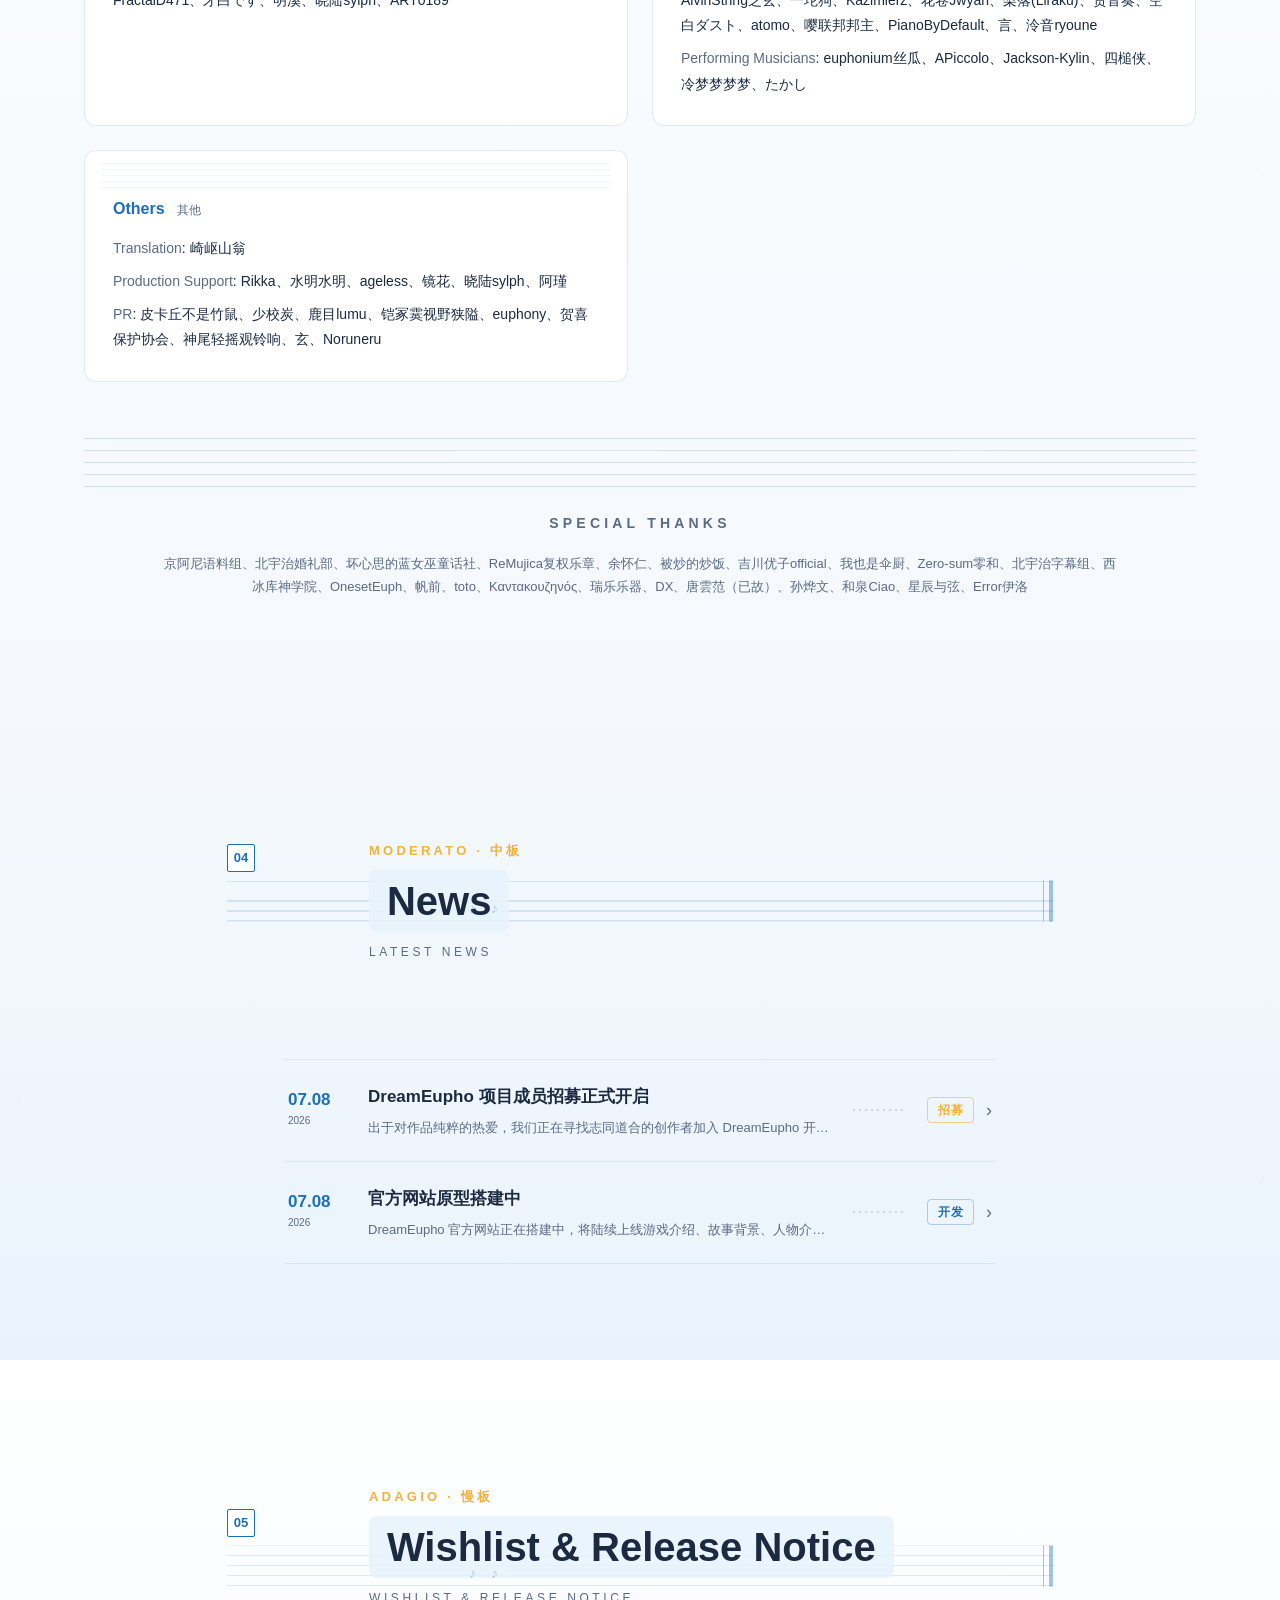
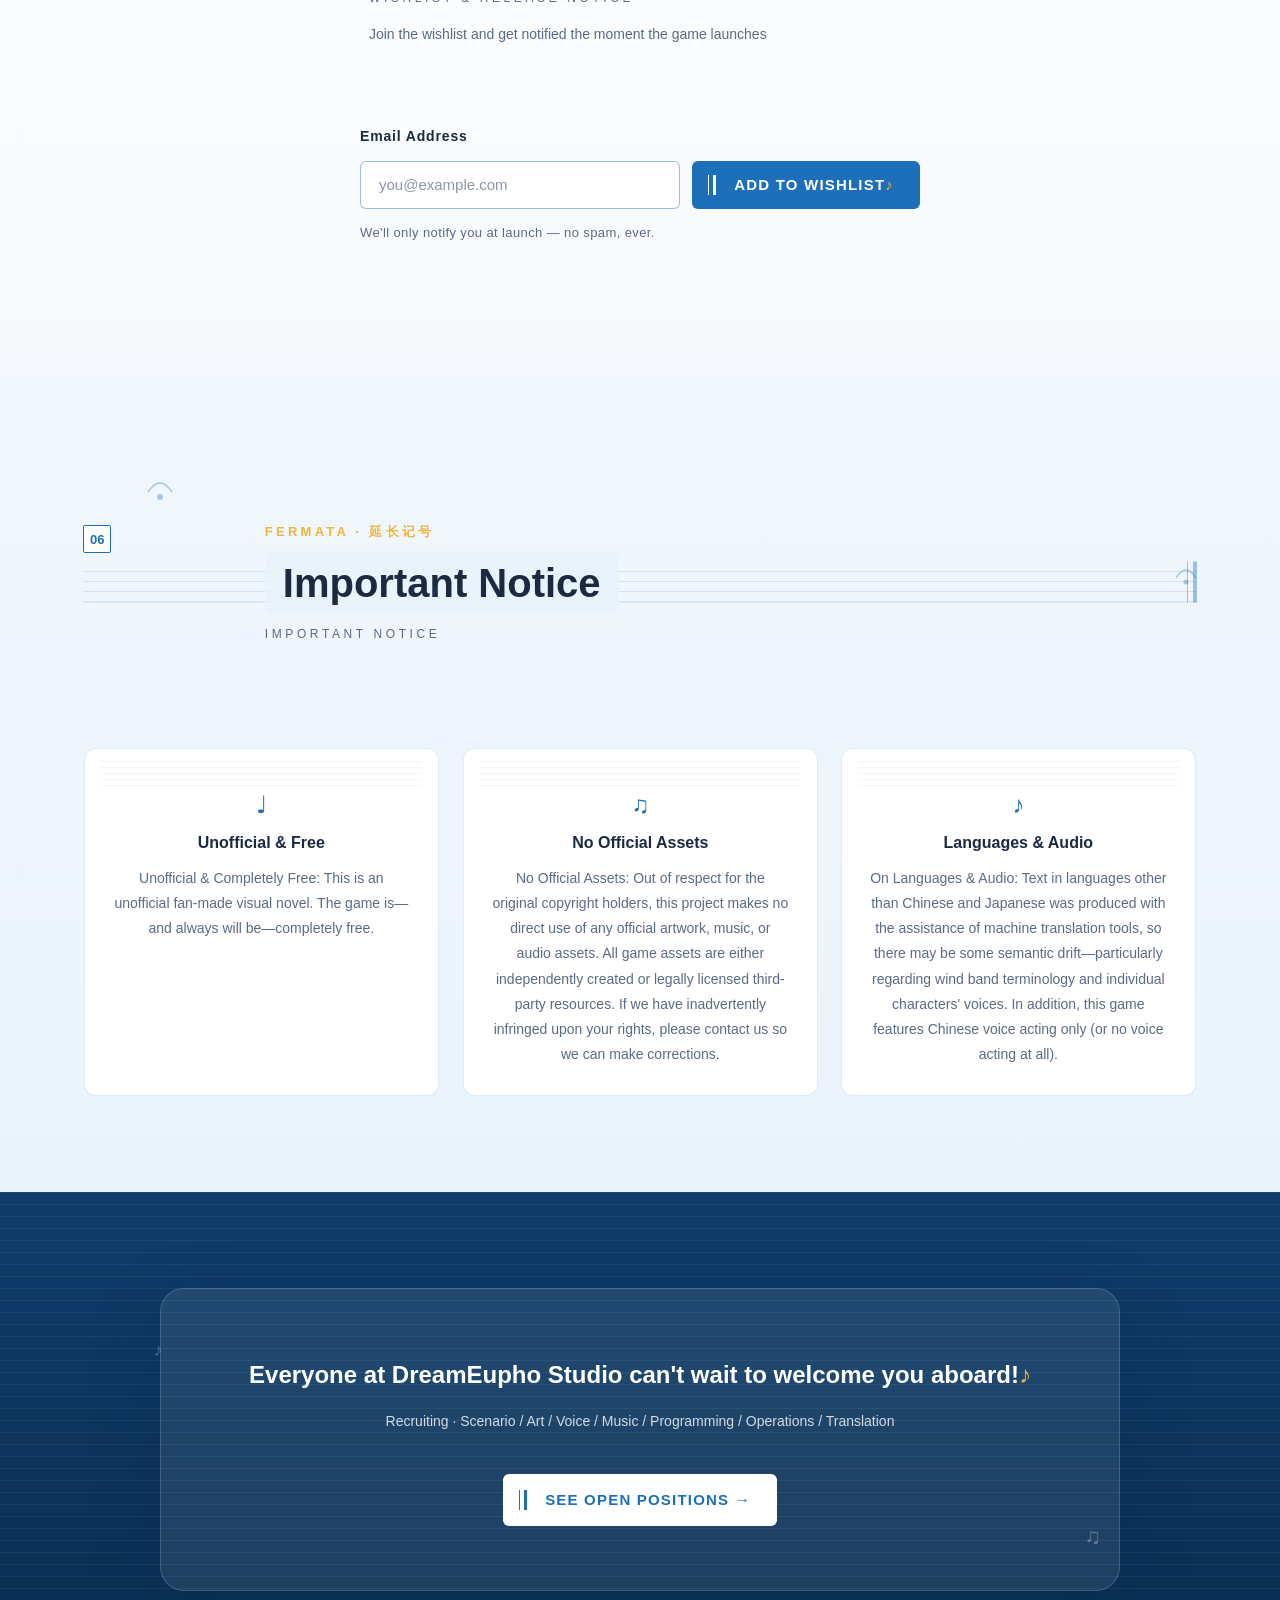
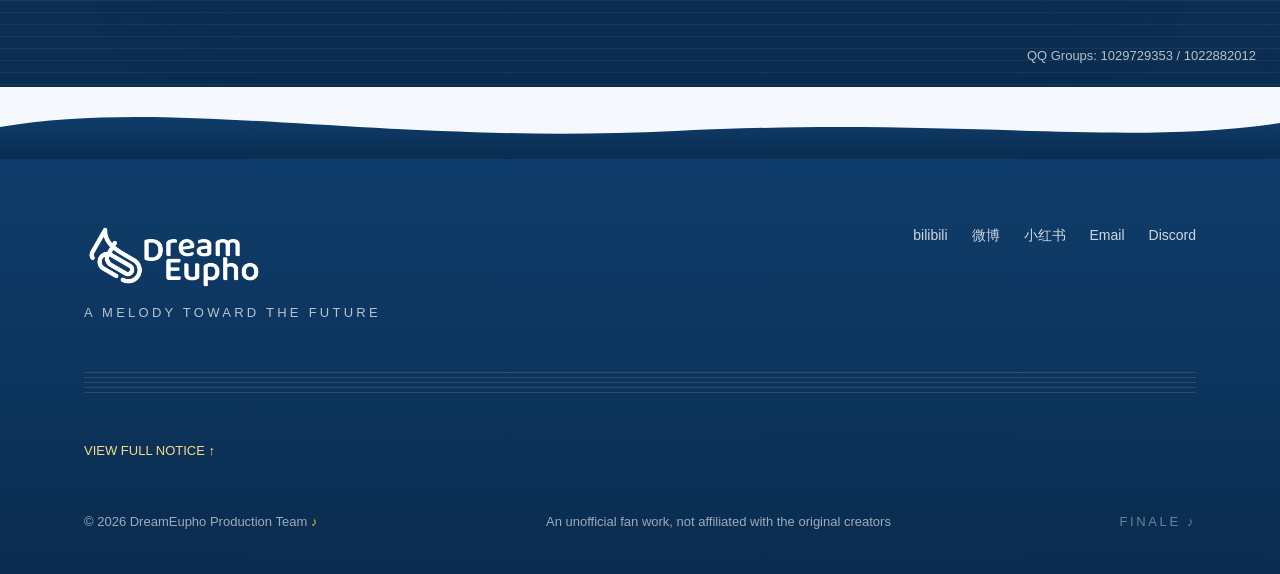
==== commit 066a3e7e: "Merge story into game intro (remove story section), unify credits into boxes" ====
--- a/index.html
+++ b/index.html
@@ -24,7 +24,6 @@
     </a>
     <div class="nav-links">
       <a href="#intro" class="nav-link" data-i18n="navIntro">游戏介绍</a>
-      <a href="#story" class="nav-link" data-i18n="navStory">故事背景</a>
       <a href="#characters" class="nav-link" data-i18n="navChars">人物介绍</a>
       <a href="#credits" class="nav-link" data-i18n="navCredits">制作成员</a>
       <a href="#news" class="nav-link" data-i18n="navNews">资讯更新</a>
@@ -58,10 +57,9 @@
     </div>
     <nav class="mm-links">
       <a href="#intro"><span class="mi">01</span><span class="mn" data-i18n="navIntro">游戏介绍</span><span class="ml"></span><span class="me">INTRODUCTION</span></a>
-      <a href="#story"><span class="mi">02</span><span class="mn" data-i18n="navStory">故事背景</span><span class="ml"></span><span class="me">STORY</span></a>
-      <a href="#characters"><span class="mi">03</span><span class="mn" data-i18n="navChars">人物介绍</span><span class="ml"></span><span class="me">CHARACTERS</span></a>
-      <a href="#credits"><span class="mi">04</span><span class="mn" data-i18n="navCredits">制作成员</span><span class="ml"></span><span class="me">CREDITS</span></a>
-      <a href="#news"><span class="mi">05</span><span class="mn" data-i18n="navNews">资讯更新</span><span class="ml"></span><span class="me">NEWS</span></a>
+      <a href="#characters"><span class="mi">02</span><span class="mn" data-i18n="navChars">人物介绍</span><span class="ml"></span><span class="me">CHARACTERS</span></a>
+      <a href="#credits"><span class="mi">03</span><span class="mn" data-i18n="navCredits">制作成员</span><span class="ml"></span><span class="me">CREDITS</span></a>
+      <a href="#news"><span class="mi">04</span><span class="mn" data-i18n="navNews">资讯更新</span><span class="ml"></span><span class="me">NEWS</span></a>
     </nav>
     <div class="mm-bottom">
       <div class="lang-switch" role="group" aria-label="Language">
@@ -134,42 +132,11 @@
         </div>
       </header>
 
-      <p class="lead" id="introShort"></p>
-    </div>
-  </section>
-
-  <!-- ================= MOVEMENT 02 故事背景 ================= -->
-  <section class="section section-alt mv-block" id="story">
-    <span class="baton" aria-hidden="true"></span>
-    <svg class="bg-cloud bg-c1" viewBox="0 0 1440 90" preserveAspectRatio="none" aria-hidden="true"><path d="M0,90 L0,58 C180,20 380,78 720,60 C1040,44 1260,80 1440,52 L1440,90 Z" fill="#FFFFFF"/></svg>
-    <div class="container-narrow reveal">
-      <header class="score-head">
-        <div class="score-stage">
-          <span class="score-staff" aria-hidden="true"></span>
-          <span class="score-barline" aria-hidden="true"></span>
-          <span class="score-num">02</span>
-          <span class="score-fall sf-1" aria-hidden="true">♪</span>
-          <span class="score-fall sf-2" aria-hidden="true">♪</span>
-          <div class="score-title-group">
-            <p class="score-tempo" data-i18n="tempoStory">富有表情地</p>
-            <h2 class="score-title" data-i18n="secStory">故事背景</h2>
-            <p class="score-en">STORY</p>
-            <svg class="mark-hairpin" viewBox="0 0 120 16" aria-hidden="true">
-              <path d="M0 8 L60 1 L120 8" fill="none" stroke="rgba(30,111,186,0.3)" stroke-width="1.5"/>
-              <path d="M0 8 L60 15 L120 8" fill="none" stroke="rgba(30,111,186,0.3)" stroke-width="1.5"/>
-            </svg>
-          </div>
-          <svg class="score-end end-hairpin" viewBox="0 0 56 16" aria-hidden="true">
-            <path d="M56 8 L28 1 L0 8" fill="none" stroke="rgba(30,111,186,0.3)" stroke-width="1.5"/>
-            <path d="M56 8 L28 15 L0 8" fill="none" stroke="rgba(30,111,186,0.3)" stroke-width="1.5"/>
-          </svg>
-        </div>
-      </header>
       <div class="story-paras" id="storyParas"></div>
     </div>
   </section>
 
-  <!-- ================= MOVEMENT 03 人物介绍 ================= -->
+  <!-- ================= MOVEMENT 02 人物介绍 ================= -->
   <section class="section mv-block" id="characters">
     <span class="baton" aria-hidden="true"></span>
     <svg class="bg-cloud bg-c2" viewBox="0 0 1440 90" preserveAspectRatio="none" aria-hidden="true"><path d="M0,90 L0,58 C180,20 380,78 720,60 C1040,44 1260,80 1440,52 L1440,90 Z" fill="#FFFFFF"/></svg>
@@ -178,7 +145,7 @@
         <div class="score-stage">
           <span class="score-staff" aria-hidden="true"></span>
           <span class="score-barline" aria-hidden="true"></span>
-          <span class="score-num">03</span>
+          <span class="score-num">02</span>
           <span class="score-fall sf-1" aria-hidden="true">♪</span>
           <span class="score-fall sf-2" aria-hidden="true">♪</span>
           <span class="score-mark mark-dots" aria-hidden="true"><span class="mk-n">♪</span><span class="mk-n">♪</span><span class="mk-n">♪</span><span class="mk-n">♪</span><span class="mk-n">♪</span></span>
@@ -205,7 +172,7 @@
     </div>
   </section>
 
-  <!-- ================= MOVEMENT 04 制作成员 ================= -->
+  <!-- ================= MOVEMENT 03 制作成员 ================= -->
   <section class="section section-alt mv-block" id="credits">
     <span class="baton" aria-hidden="true"></span>
     <svg class="bg-cloud bg-c3" viewBox="0 0 1440 90" preserveAspectRatio="none" aria-hidden="true"><path d="M0,90 L0,58 C180,20 380,78 720,60 C1040,44 1260,80 1440,52 L1440,90 Z" fill="#FFFFFF"/></svg>
@@ -214,7 +181,7 @@
         <div class="score-stage">
           <span class="score-staff" aria-hidden="true"></span>
           <span class="score-barline" aria-hidden="true"></span>
-          <span class="score-num">04</span>
+          <span class="score-num">03</span>
           <span class="score-fall sf-1" aria-hidden="true">♪</span>
           <span class="score-fall sf-2" aria-hidden="true">♪</span>
           <span class="score-mark mark-chord" aria-hidden="true"><span class="mk-n">●</span><span class="mk-n">●</span><span class="mk-n">●</span></span>
@@ -227,7 +194,6 @@
         </div>
       </header>
 
-      <div class="core-grid" id="coreTeam"></div>
       <div class="credit-groups" id="creditGroups"></div>
 
       <div class="thanks-wrap">
@@ -238,7 +204,7 @@
     </div>
   </section>
 
-  <!-- ================= MOVEMENT 05 资讯更新 ================= -->
+  <!-- ================= MOVEMENT 04 资讯更新 ================= -->
   <section class="section mv-block" id="news">
     <span class="baton" aria-hidden="true"></span>
     <div class="container-narrow reveal">
@@ -246,7 +212,7 @@
         <div class="score-stage">
           <span class="score-staff" aria-hidden="true"></span>
           <span class="score-barline" aria-hidden="true"></span>
-          <span class="score-num">05</span>
+          <span class="score-num">04</span>
           <span class="score-fall sf-1" aria-hidden="true">♪</span>
           <span class="score-fall sf-2" aria-hidden="true">♪</span>
           <div class="score-title-group">
@@ -271,7 +237,7 @@
         <div class="score-stage">
           <span class="score-staff" aria-hidden="true"></span>
           <span class="score-barline" aria-hidden="true"></span>
-          <span class="score-num">06</span>
+          <span class="score-num">05</span>
           <span class="score-fall sf-1" aria-hidden="true">♪</span>
           <span class="score-fall sf-2" aria-hidden="true">♪</span>
           <div class="score-title-group">
@@ -295,7 +261,7 @@
     </div>
   </section>
 
-  <!-- ================= MOVEMENT 07 重要声明 ================= -->
+  <!-- ================= MOVEMENT 06 重要声明 ================= -->
   <section class="section notice-section mv-block" id="notice">
     <span class="baton" aria-hidden="true"></span>
     <div class="container reveal">
@@ -303,7 +269,7 @@
         <div class="score-stage">
           <span class="score-staff" aria-hidden="true"></span>
           <span class="score-barline" aria-hidden="true"></span>
-          <span class="score-num">07</span>
+          <span class="score-num">06</span>
           <span class="score-fall sf-1" aria-hidden="true">♪</span>
           <span class="score-fall sf-2" aria-hidden="true">♪</span>
           <svg class="mark-fermata" viewBox="0 0 28 30" aria-hidden="true">
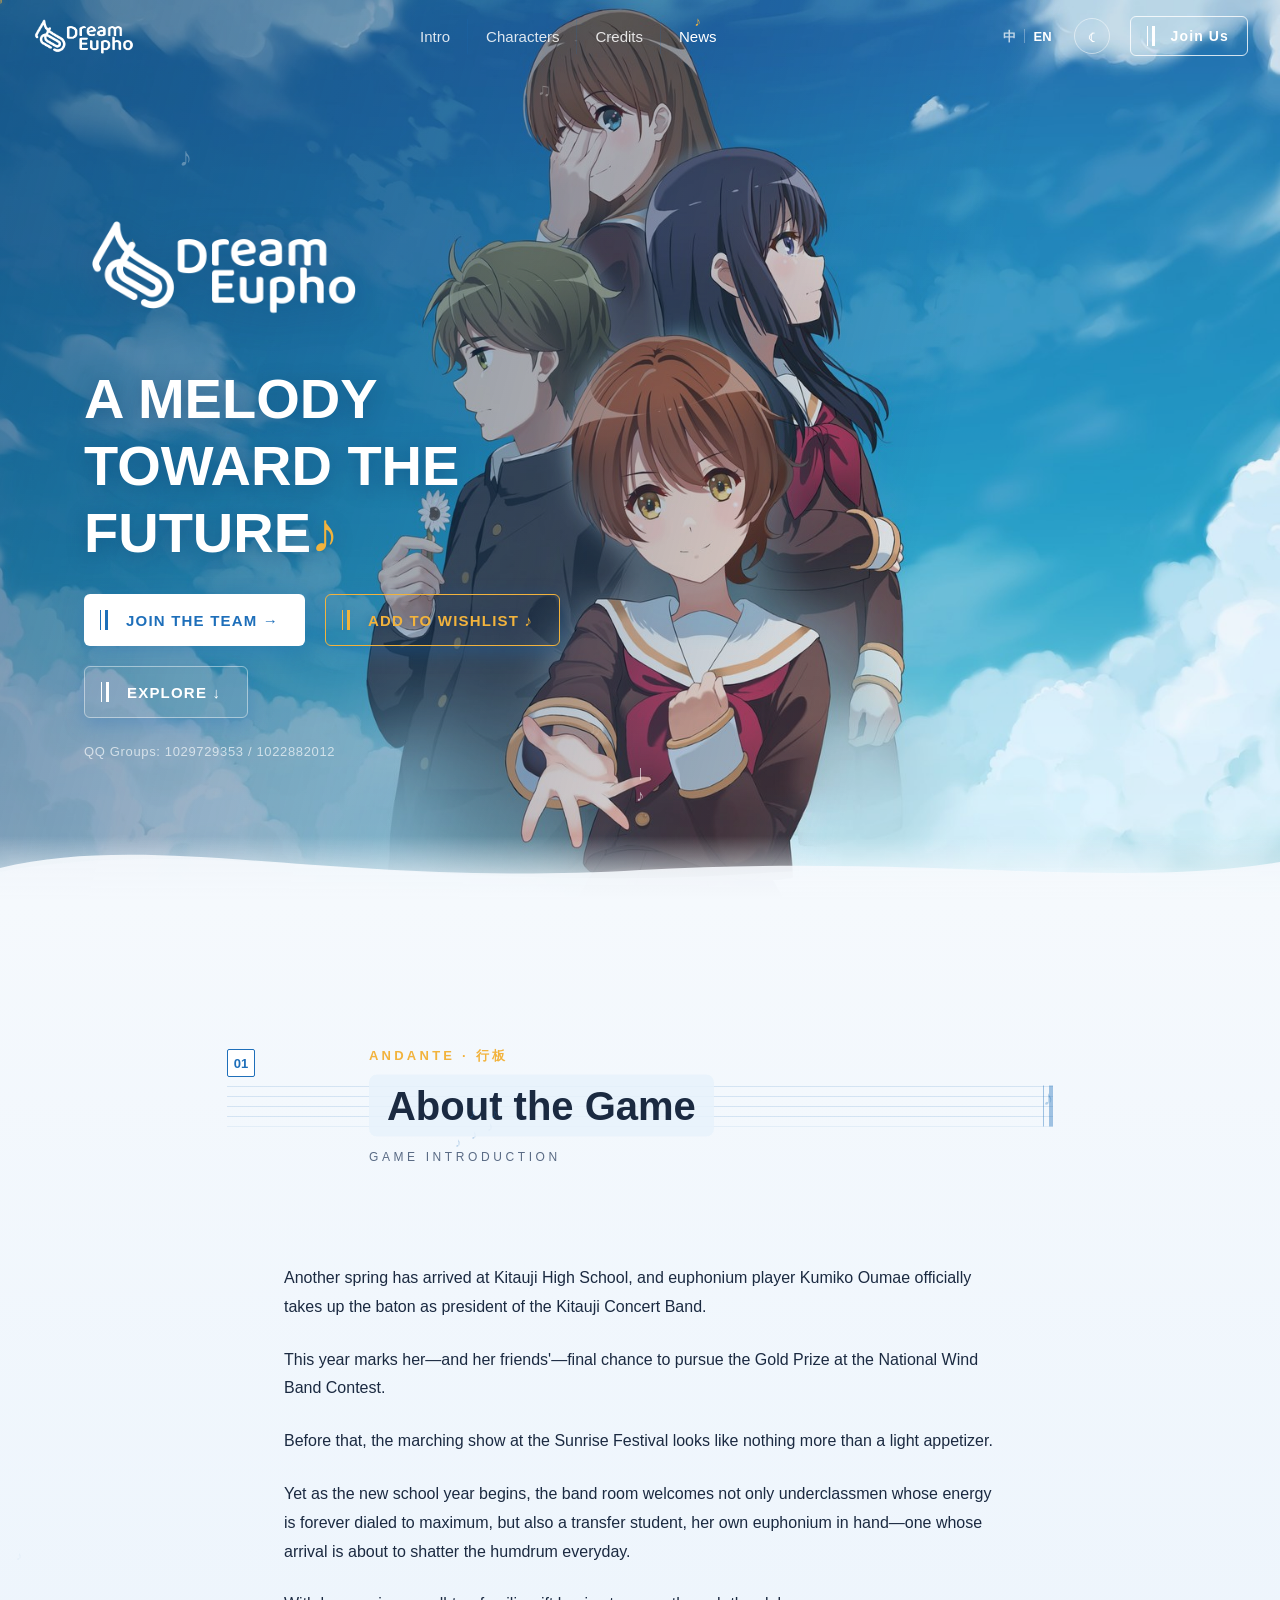
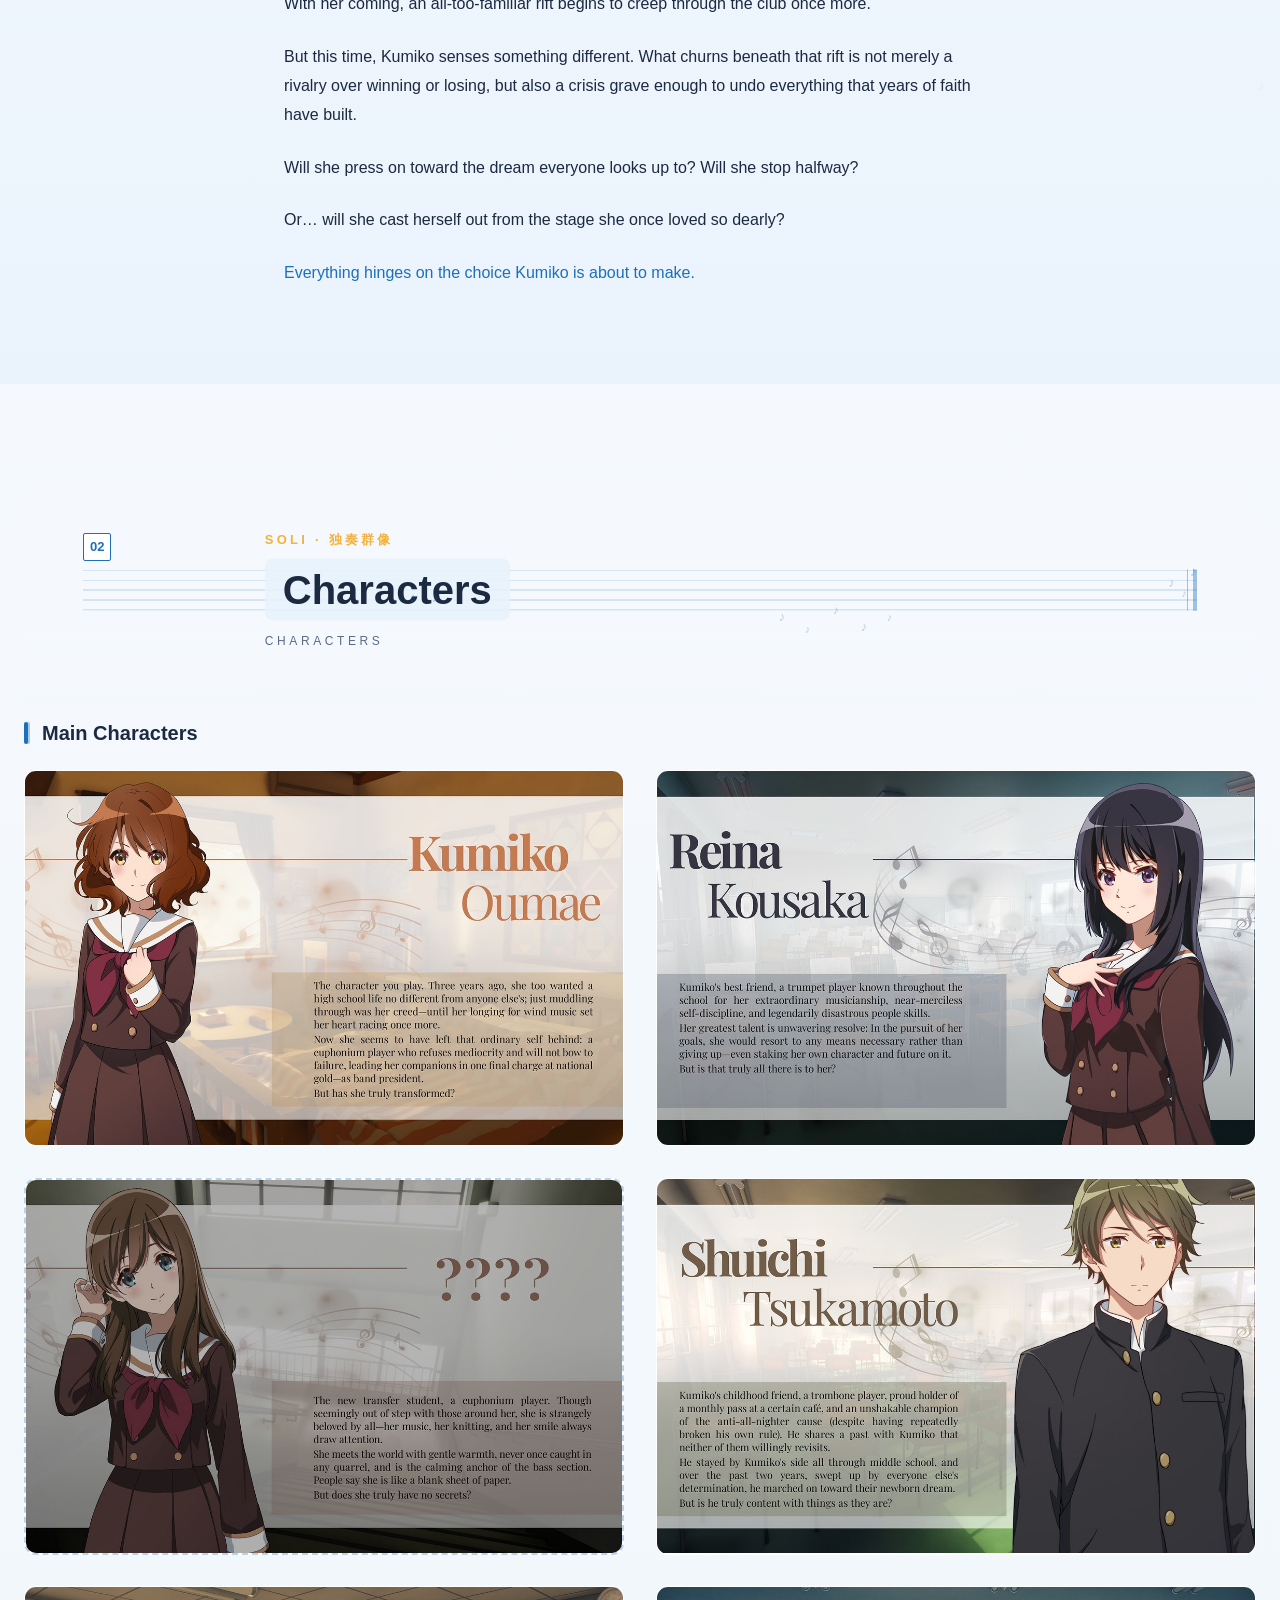
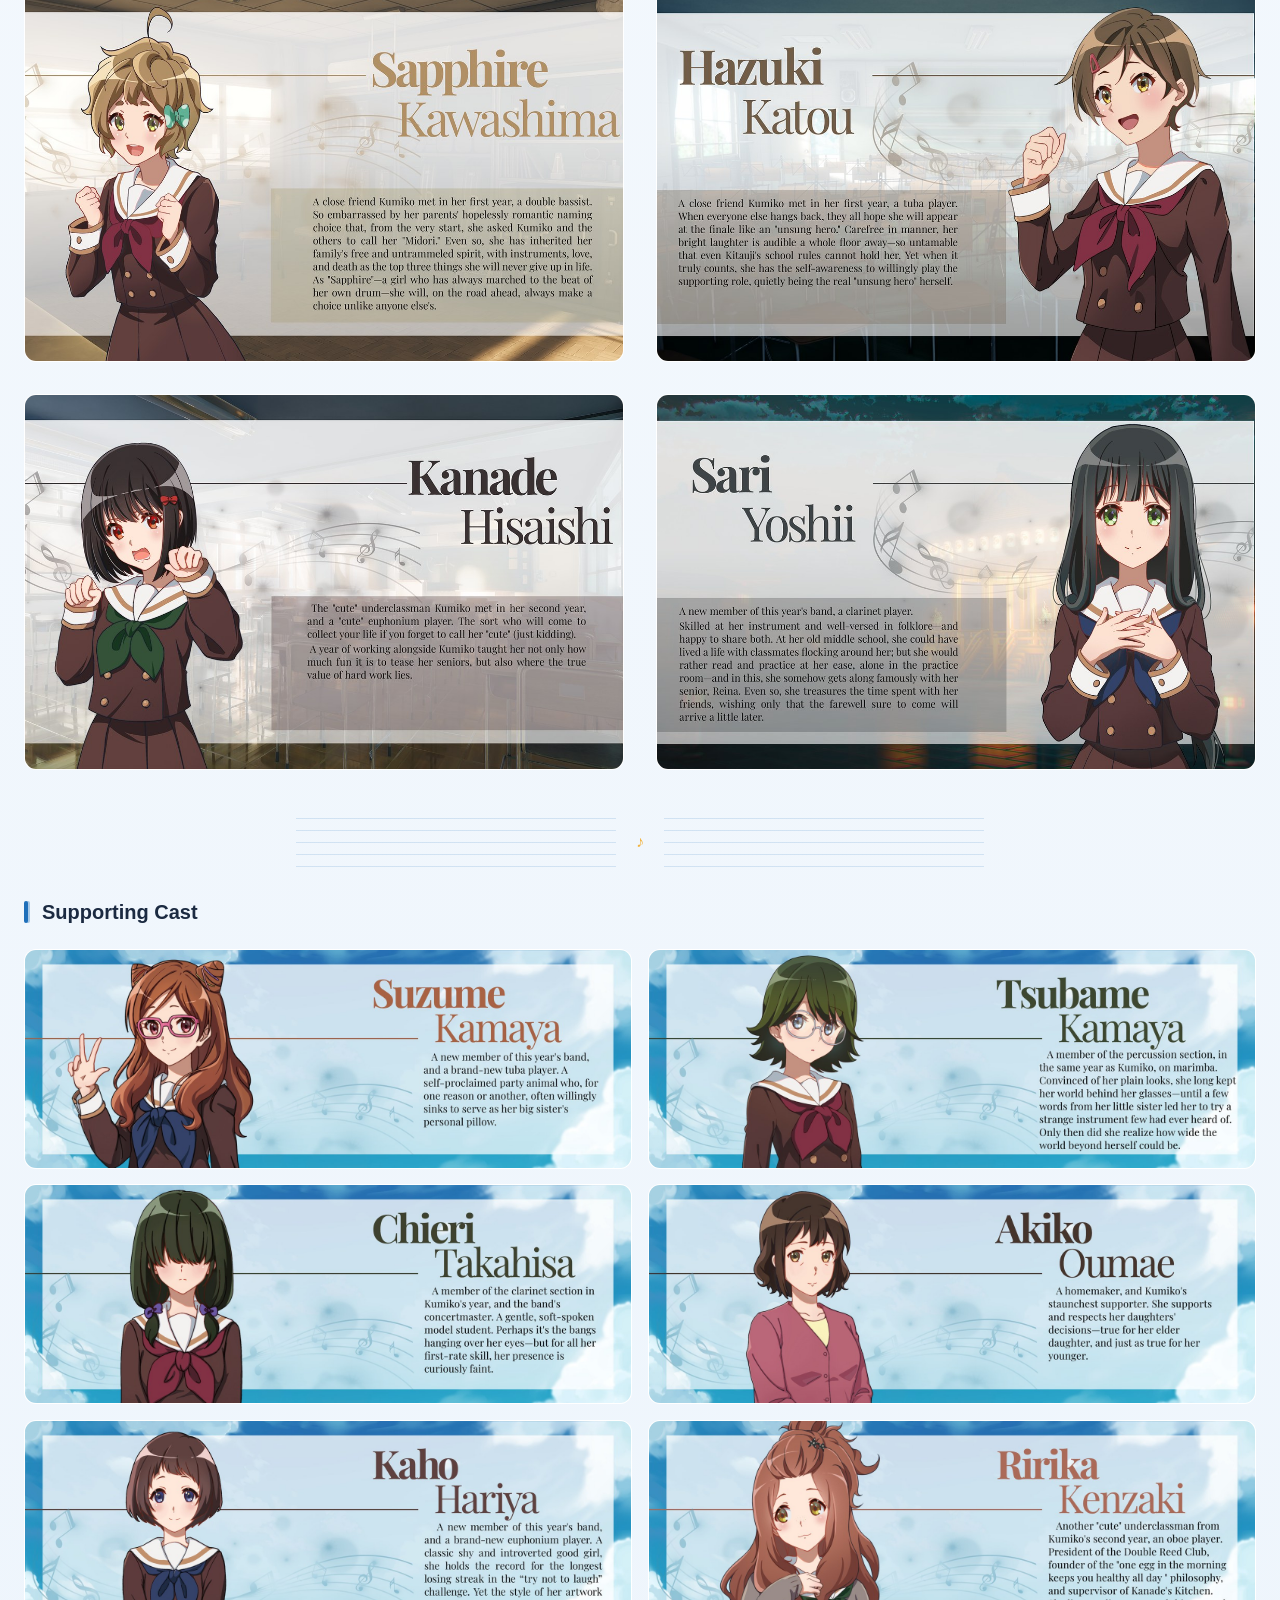
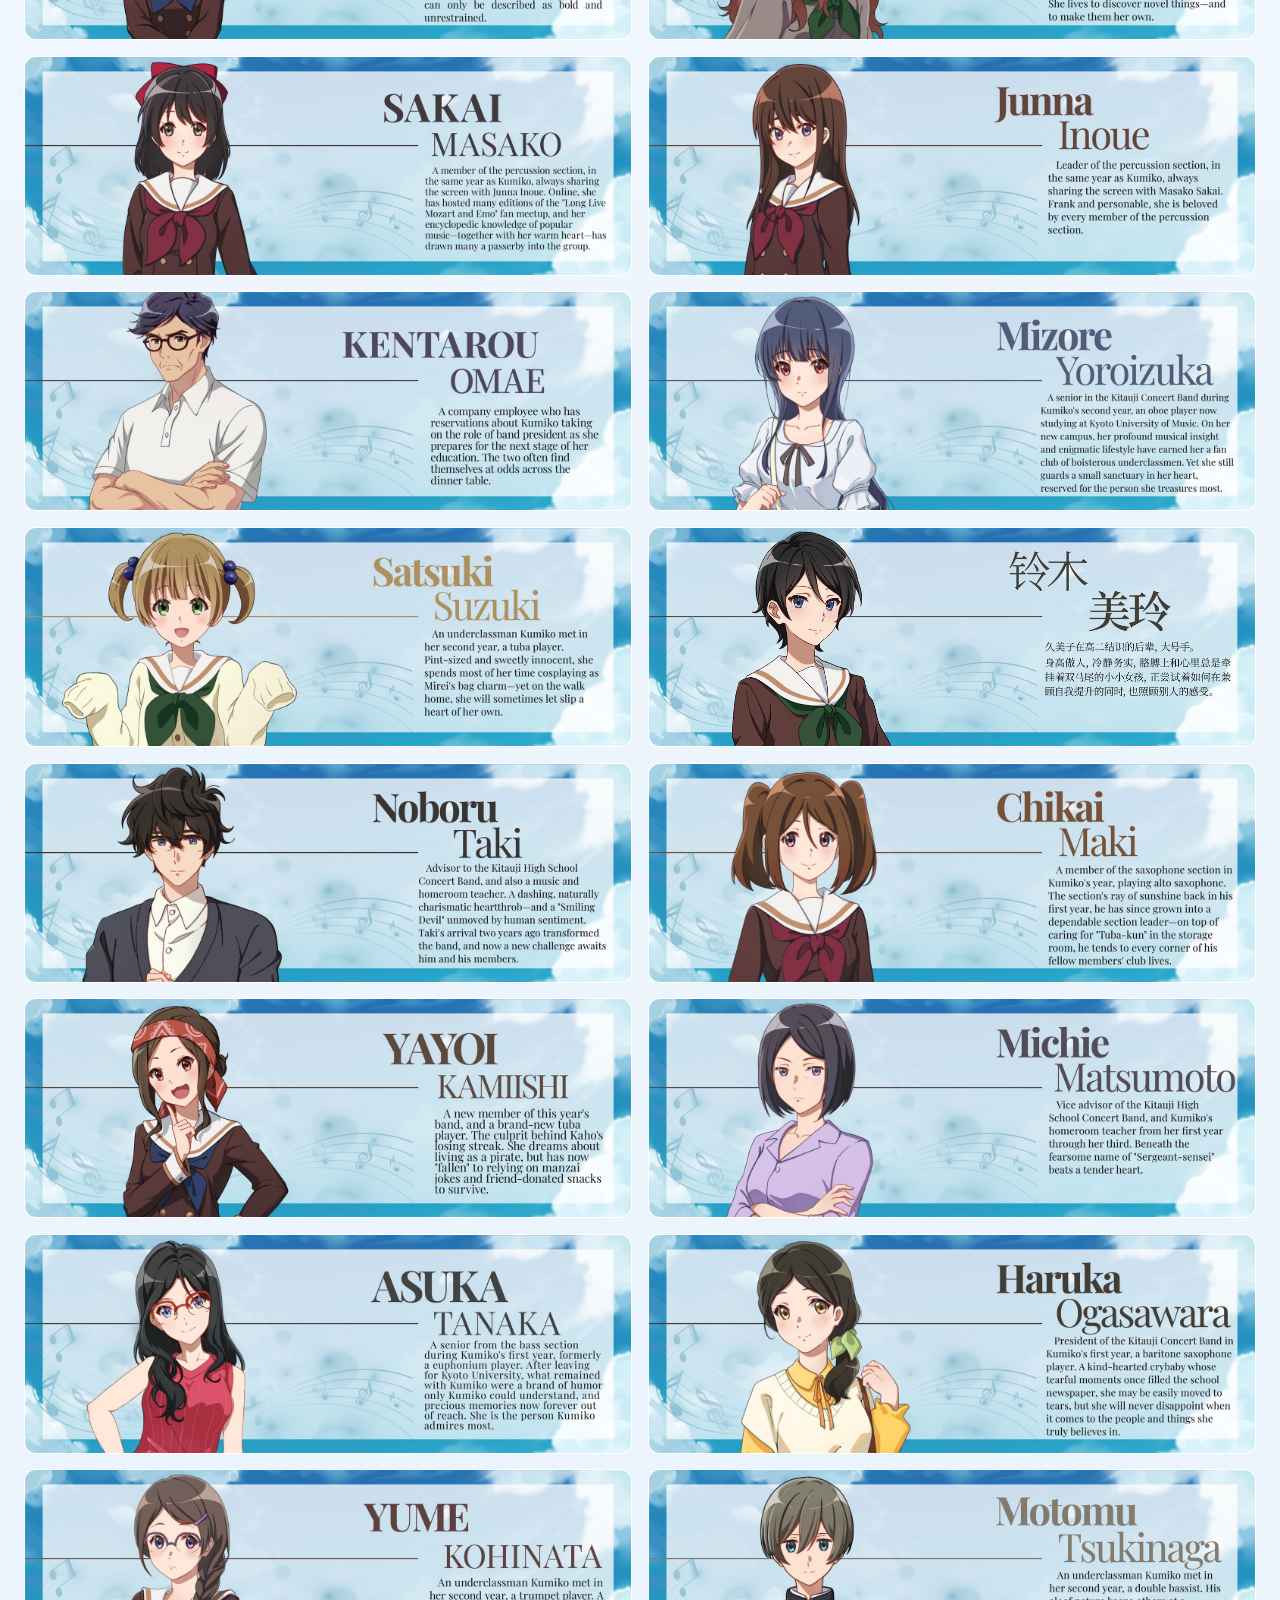
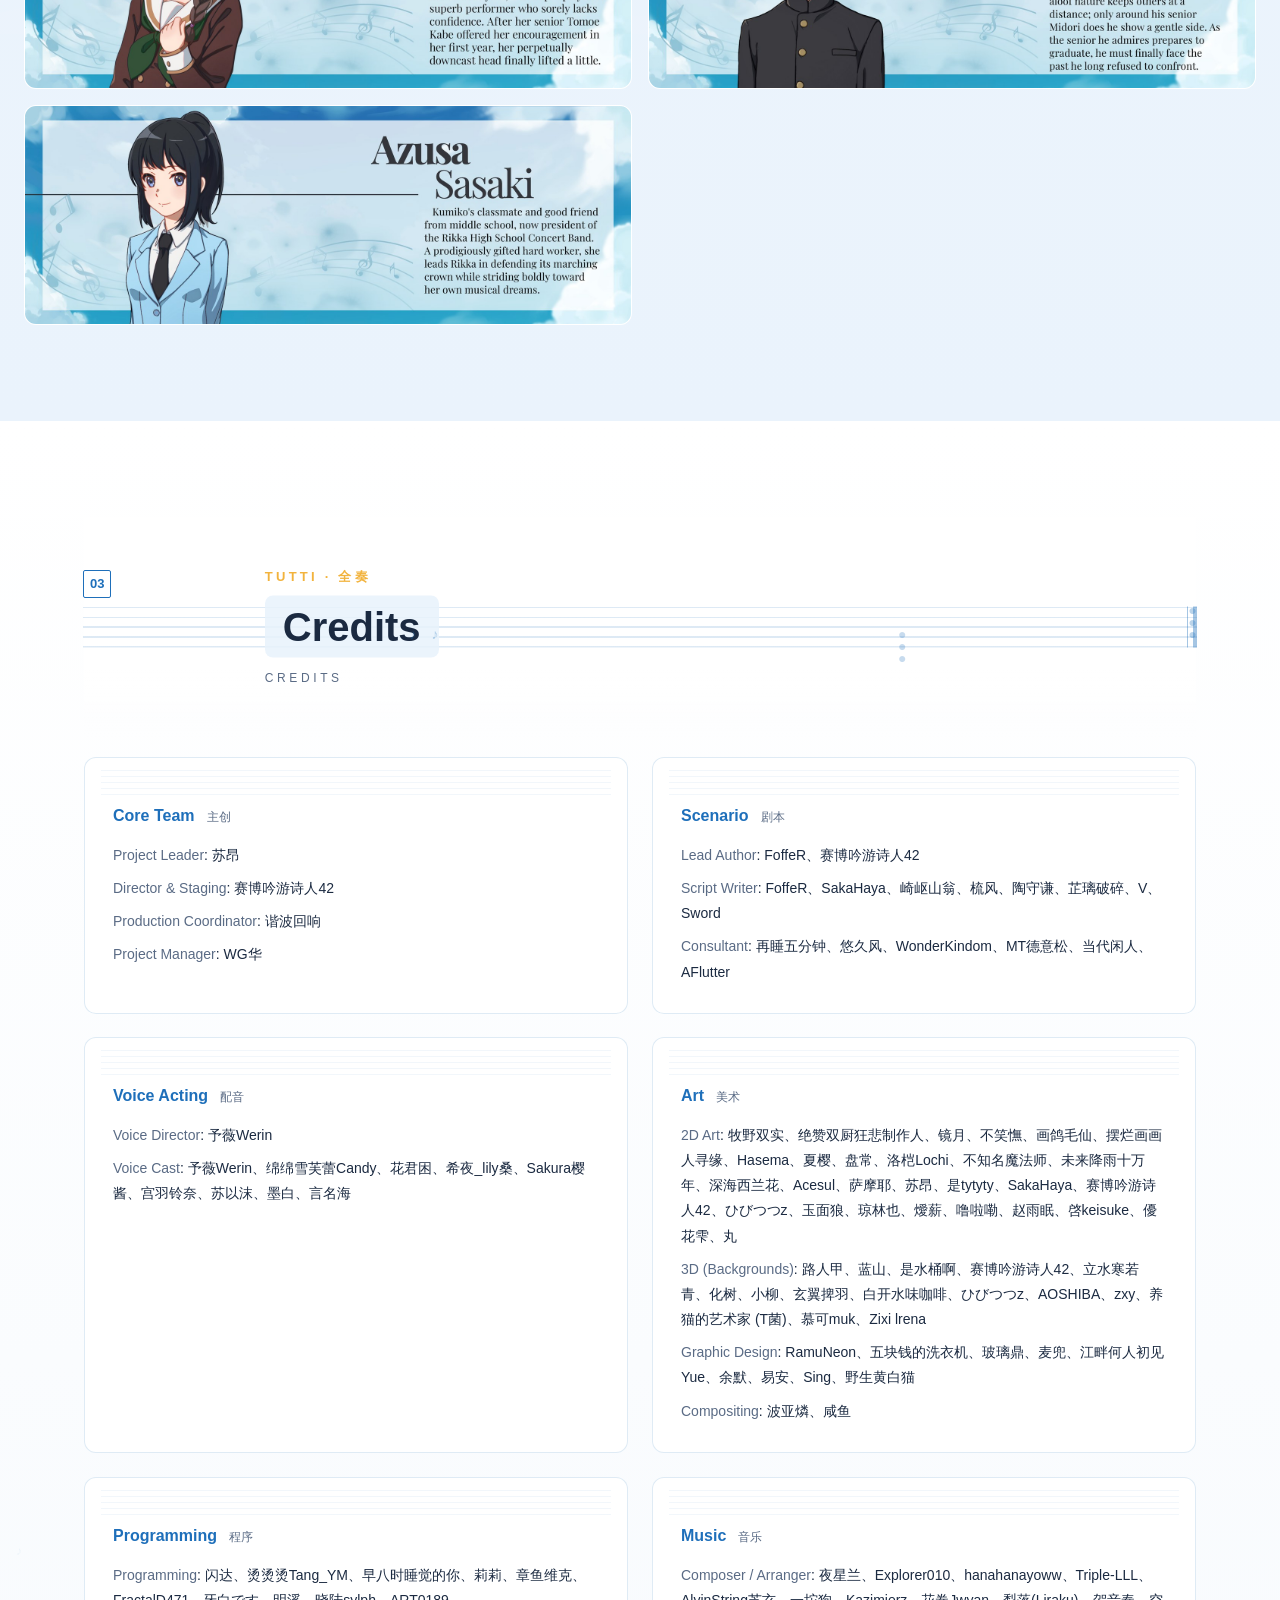
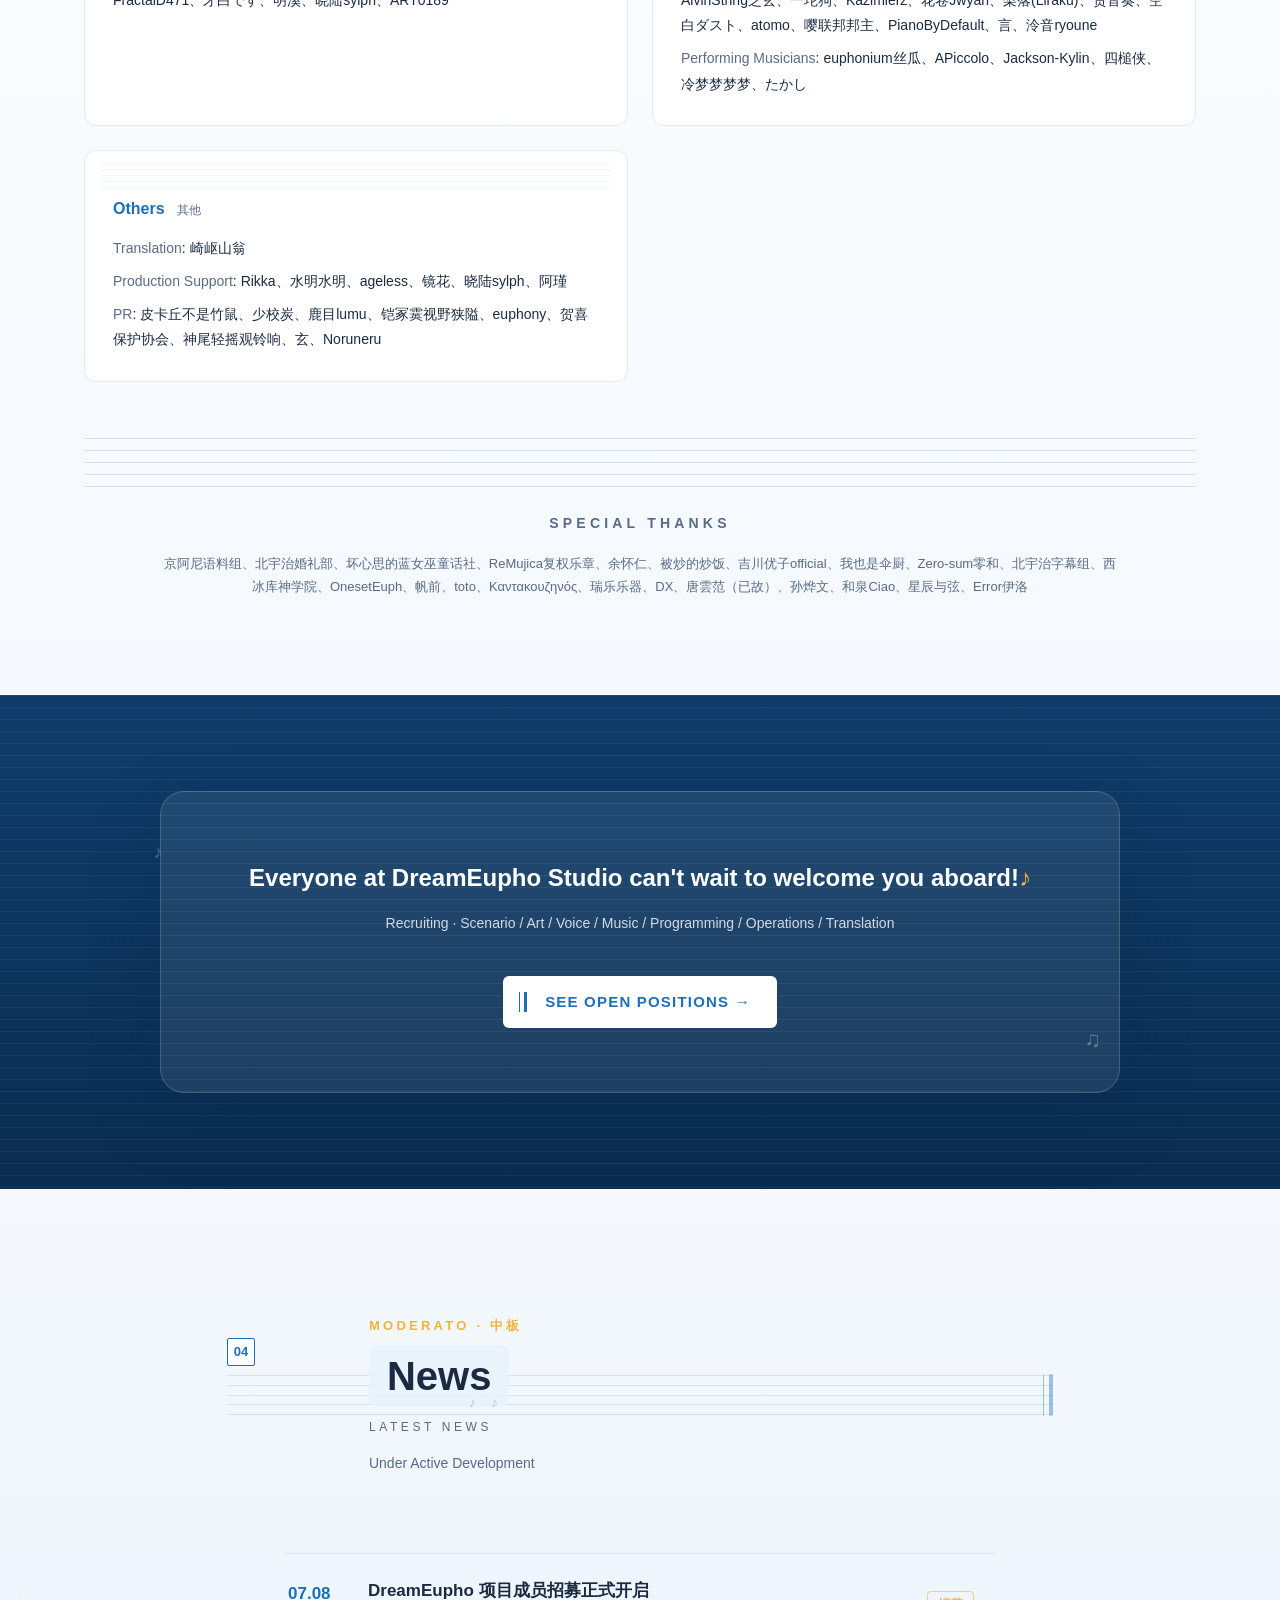
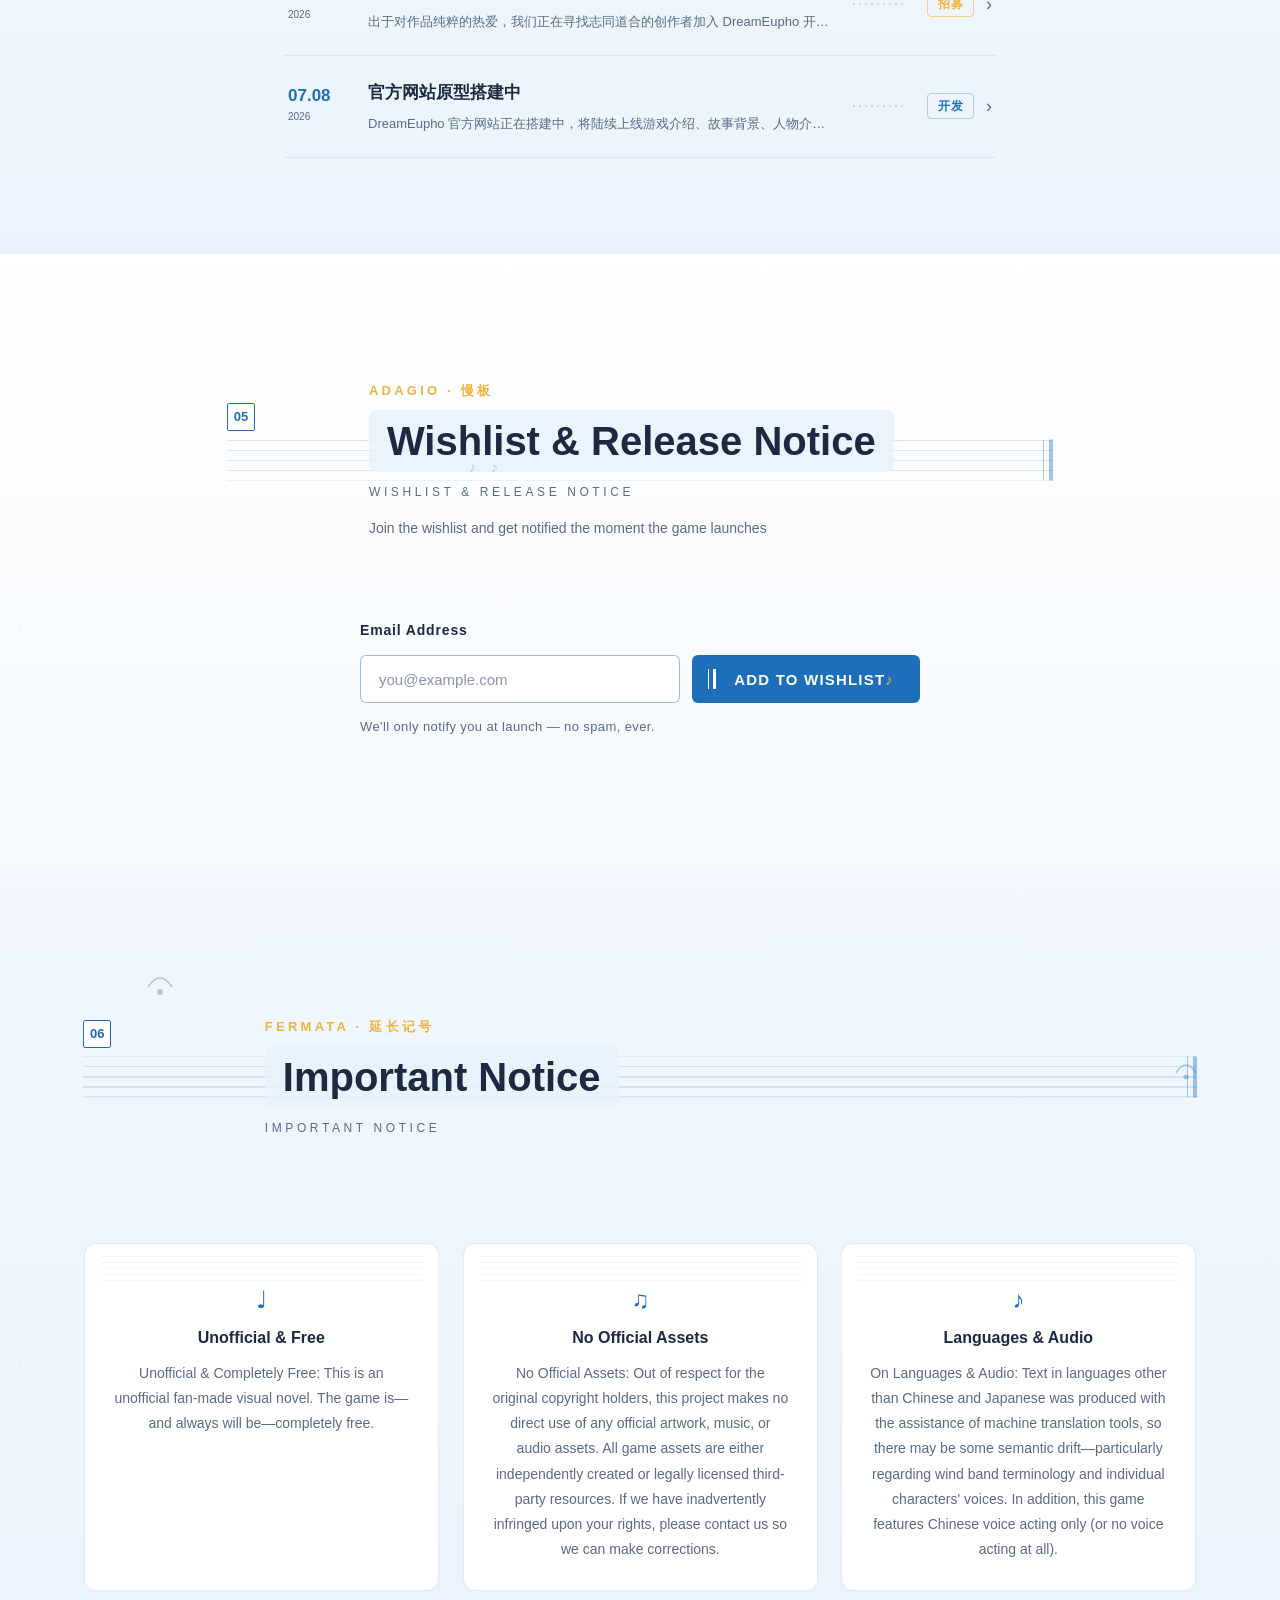
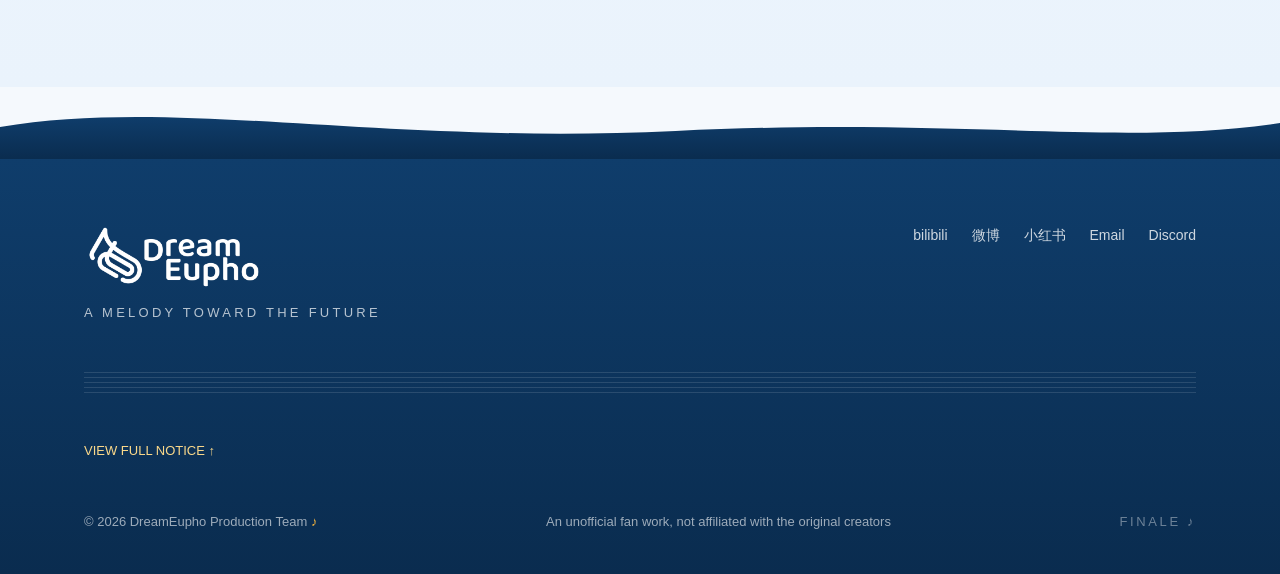
==== commit d69c2175: "Move recruit CTA before news, add '锐意更新中' note, show QQ groups in hero" ====
--- a/index.html
+++ b/index.html
@@ -96,6 +96,7 @@
         <a href="#wishlist" class="btn btn-gold btn-lg" data-i18n="heroWish">加入愿望单 ♪</a>
         <a href="#intro" class="btn btn-ghost-white btn-lg" data-i18n="heroMore">了解游戏 ↓</a>
       </div>
+      <p class="hero-contact" data-i18n="heroGroup">玩家群 / 招募群：1029729353 / 1022882012</p>
     </div>
 
     <div class="hero-scroll" aria-hidden="true">
@@ -204,6 +205,18 @@
     </div>
   </section>
 
+  <!-- ================= 招募 CTA ================= -->
+  <section class="cta mv-block" id="recruit">
+    <span class="baton" aria-hidden="true"></span>
+    <span class="cta-note cn-1" aria-hidden="true">♪</span>
+    <span class="cta-note cn-2" aria-hidden="true">♫</span>
+    <div class="cta-content">
+      <p class="cta-line"><span data-i18n="ctaLine">梦想悠风制作组万分期待您的加入！</span><span class="gold-note">♪</span></p>
+      <p class="cta-sub" data-i18n="ctaSub">持续招募中 · 剧本 / 美术 / 配音 / 音乐 / 程序 / 运营 / 翻译</p>
+      <a href="recruit.html" class="btn btn-white btn-lg" data-i18n="ctaBtn">查看岗位详情 →</a>
+    </div>
+  </section>
+
   <!-- ================= MOVEMENT 04 资讯更新 ================= -->
   <section class="section mv-block" id="news">
     <span class="baton" aria-hidden="true"></span>
@@ -219,6 +232,7 @@
             <p class="score-tempo" data-i18n="tempoNews">中板</p>
             <h2 class="score-title" data-i18n="secNews">资讯更新</h2>
             <p class="score-en">LATEST NEWS</p>
+            <p class="score-quote" data-i18n="newsNote">锐意更新中</p>
           </div>
         </div>
       </header>
@@ -289,19 +303,6 @@
       </header>
       <div class="notice-cards" id="noticeCards"></div>
     </div>
-  </section>
-
-  <!-- ================= 招募 CTA ================= -->
-  <section class="cta mv-block" id="recruit">
-    <span class="baton" aria-hidden="true"></span>
-    <span class="cta-note cn-1" aria-hidden="true">♪</span>
-    <span class="cta-note cn-2" aria-hidden="true">♫</span>
-    <div class="cta-content">
-      <p class="cta-line"><span data-i18n="ctaLine">一起吹响通往未来的旋律吧</span><span class="gold-note">♪</span></p>
-      <p class="cta-sub" data-i18n="ctaSub">持续招募中 · 剧本 / 美术 / 配音 / 音乐 / 程序 / 运营 / 翻译</p>
-      <a href="recruit.html" class="btn btn-white btn-lg" data-i18n="ctaBtn">查看岗位详情 →</a>
-    </div>
-    <div class="cta-meta" data-i18n="ctaGroup">玩家群 / 招募群：1029729353 / 1022882012</div>
   </section>
 
 </main>
--- a/css/style.css
+++ b/css/style.css
@@ -820,6 +820,12 @@
 }
 .hero-actions { display: flex; gap: 20px; margin-top: 28px; flex-wrap: wrap; }
 .hero-actions .btn { box-shadow: var(--shadow-cta); }
+.hero-contact {
+  margin-top: 22px;
+  font-size: 13px;
+  letter-spacing: 0.05em;
+  color: rgba(255,255,255,0.65);
+}
 
 .hero-scroll {
   position: absolute;
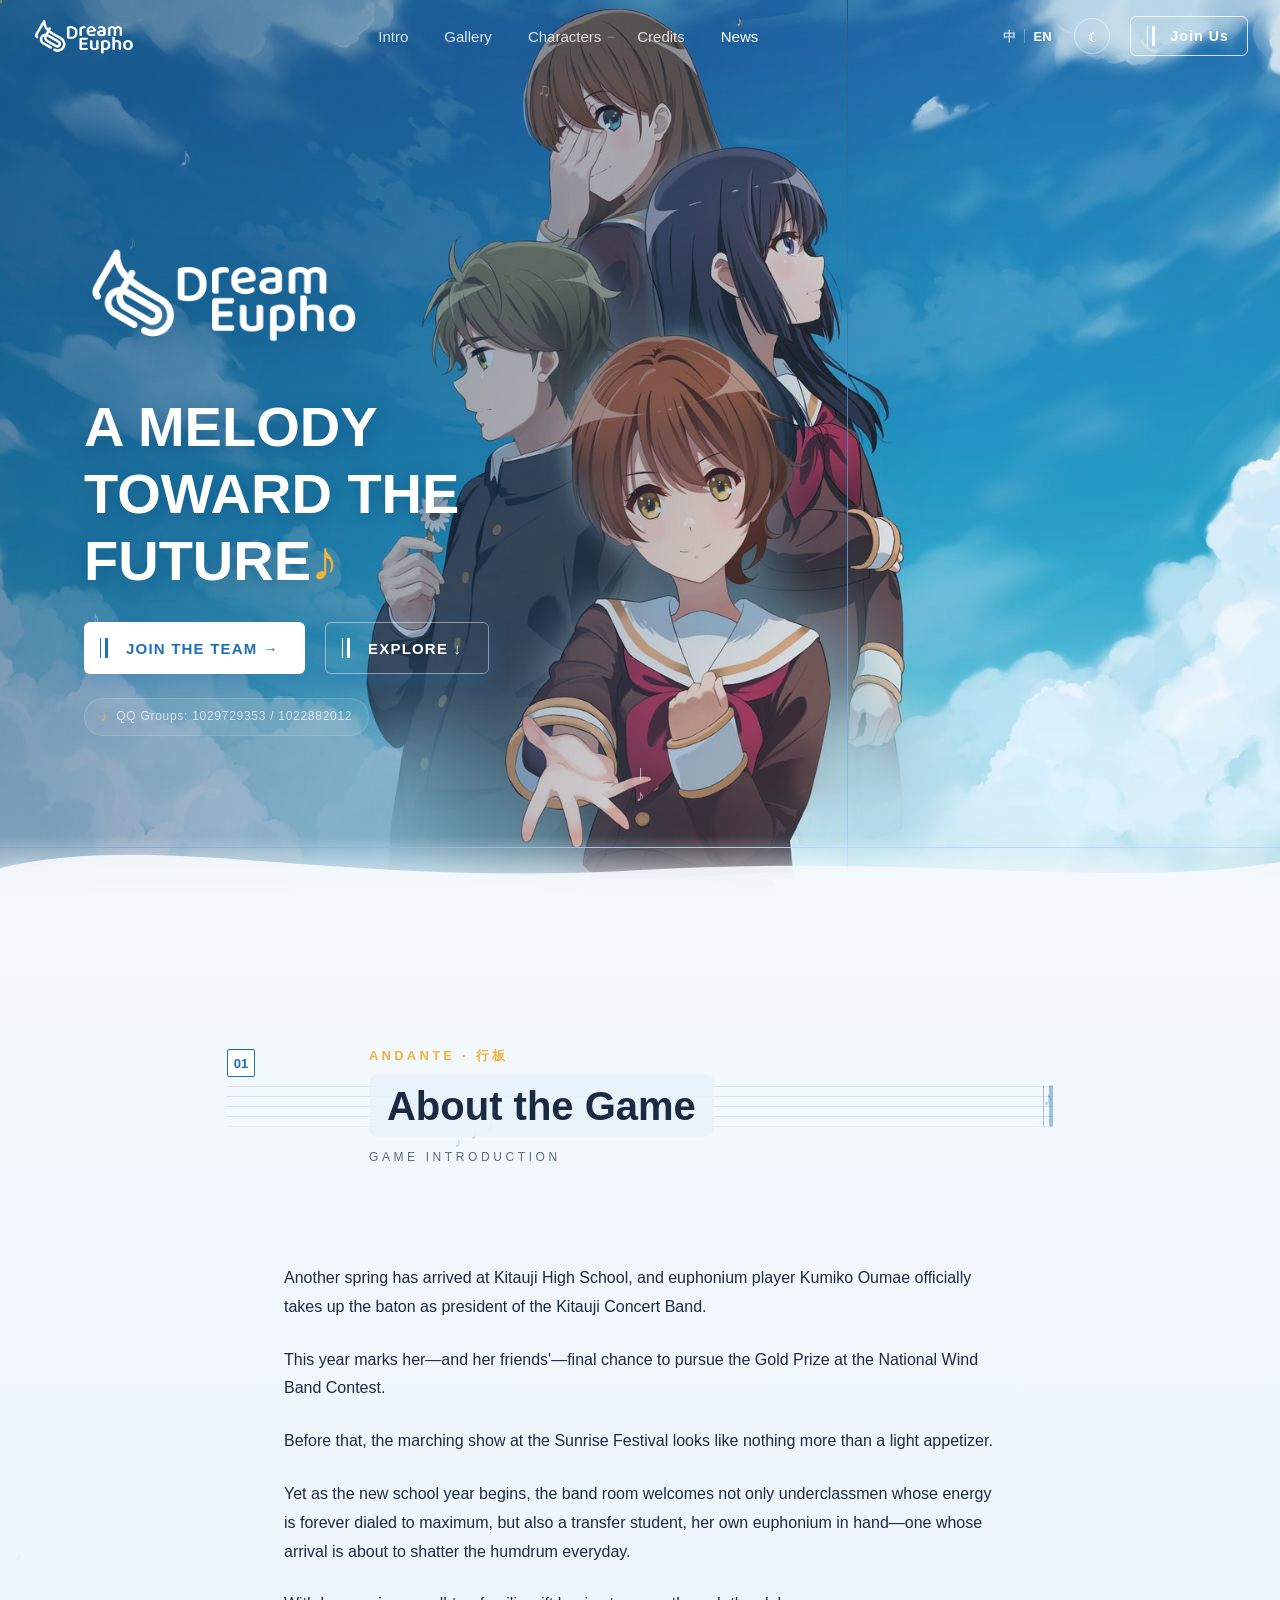
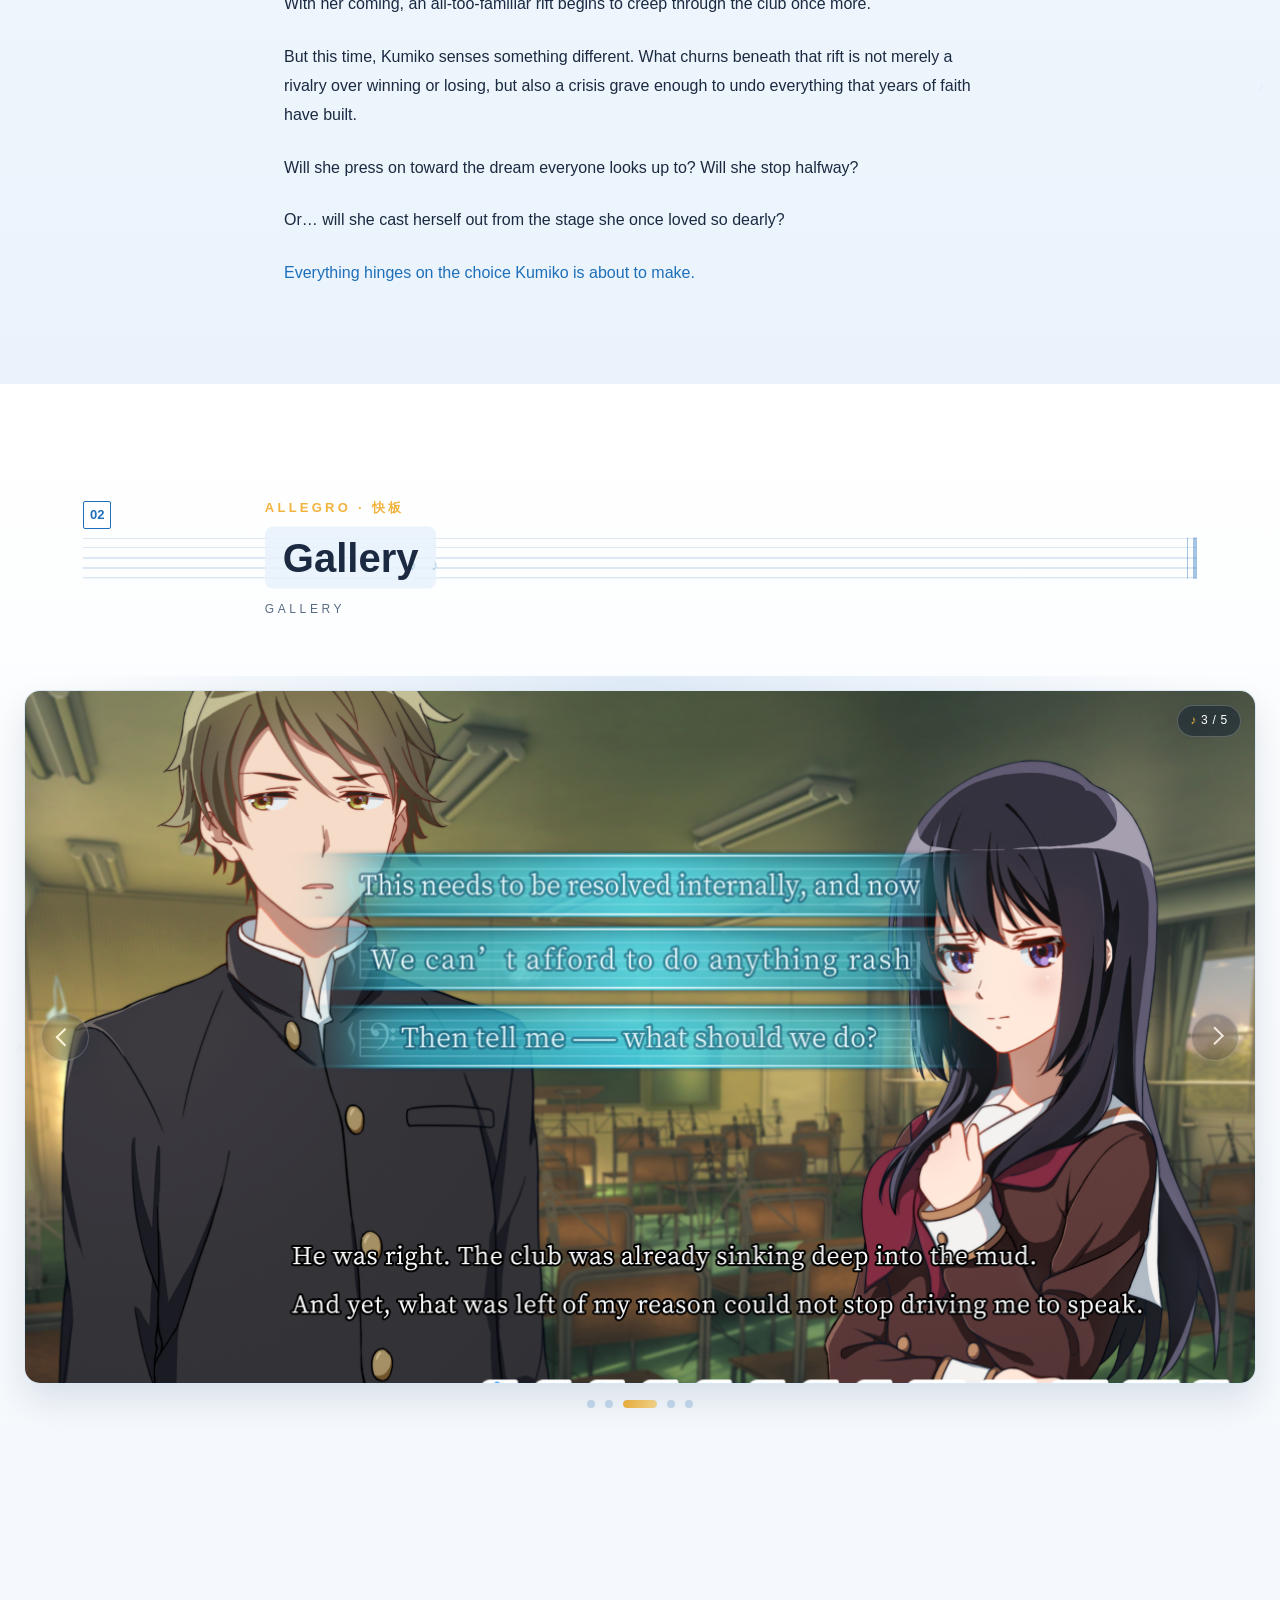
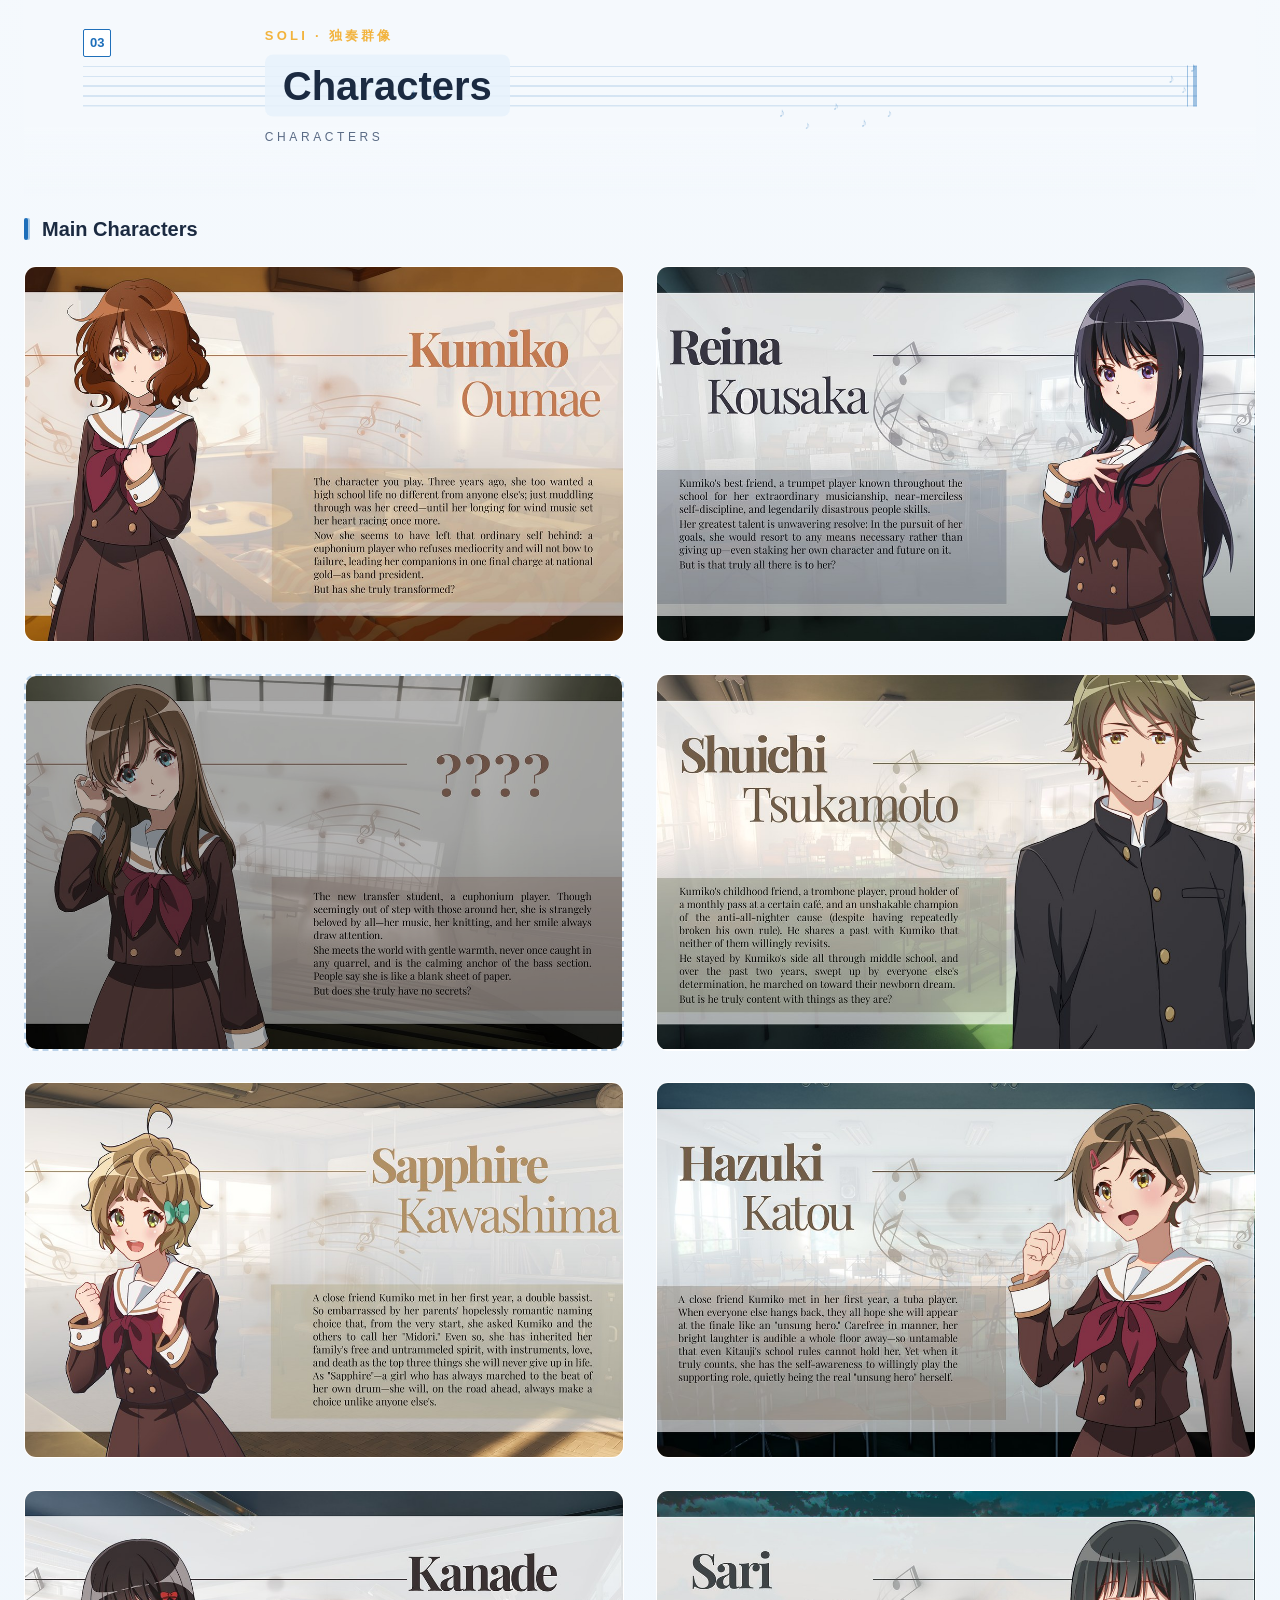
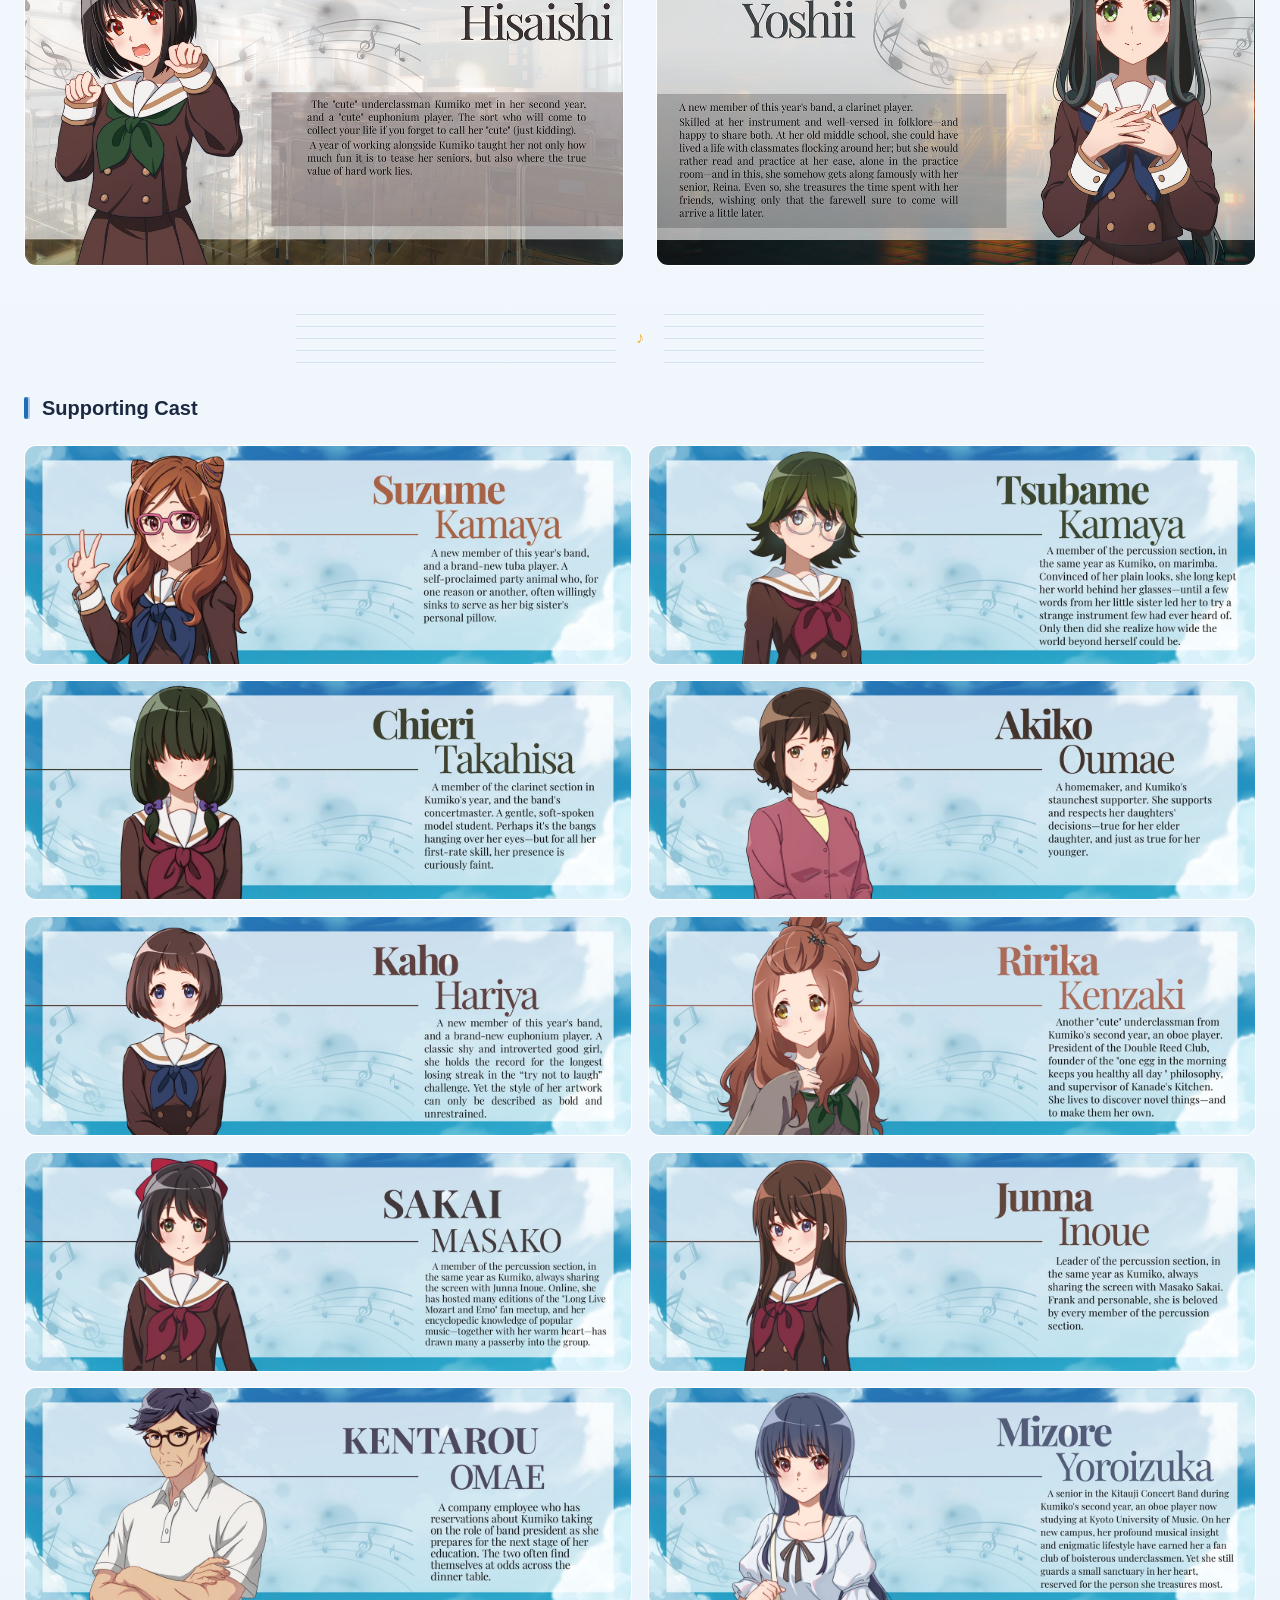
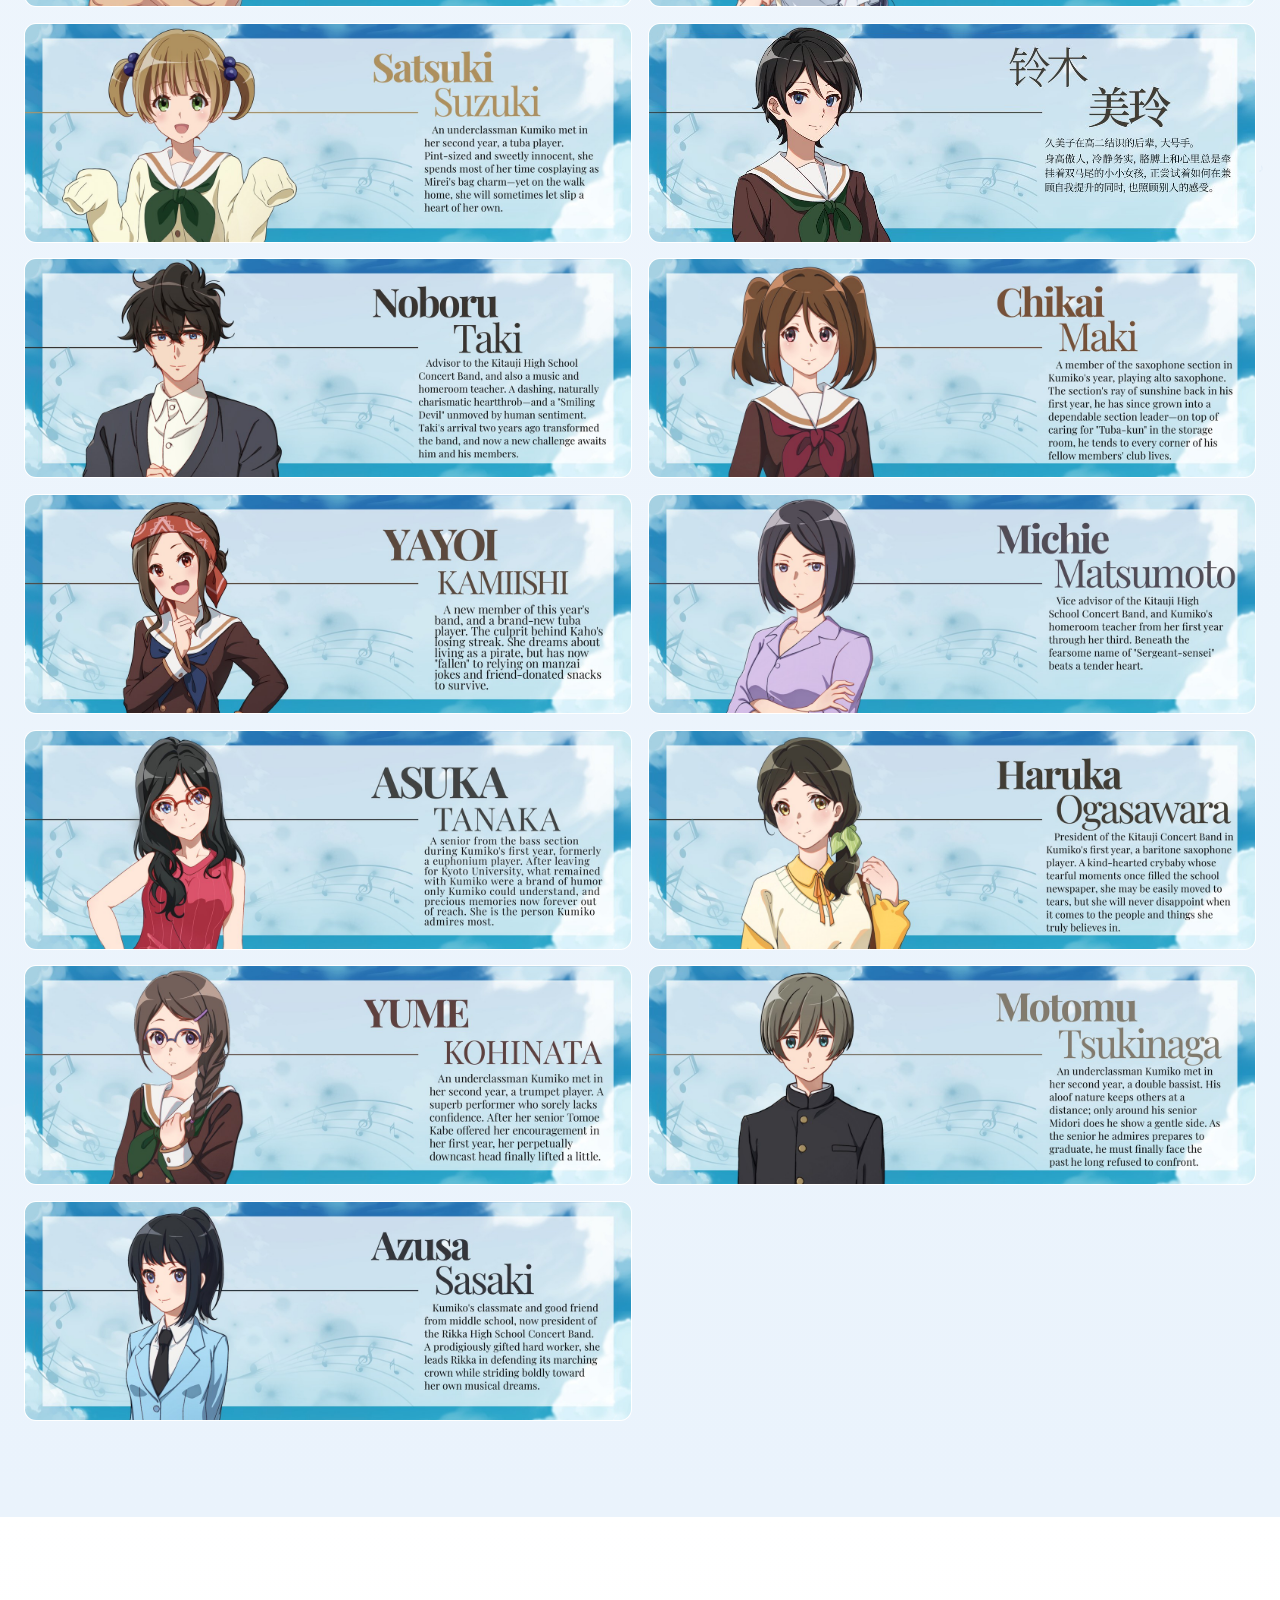
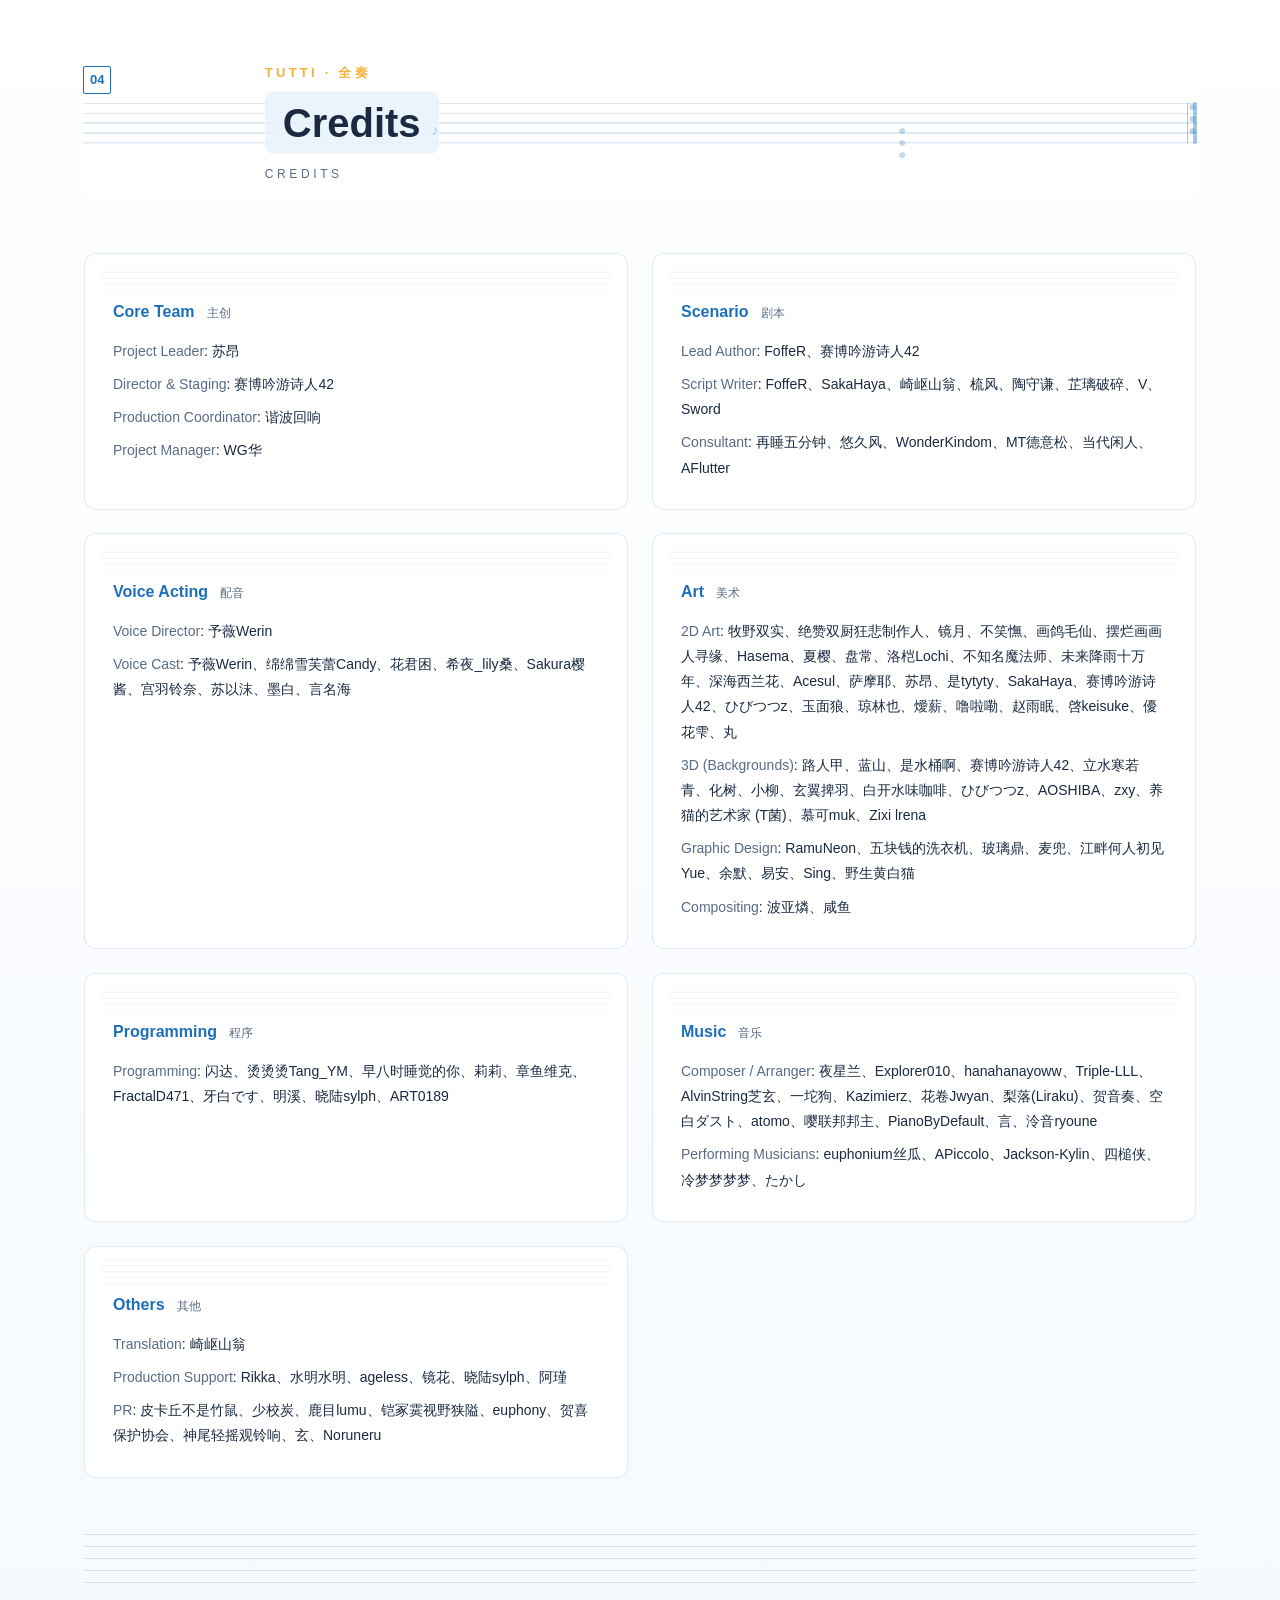
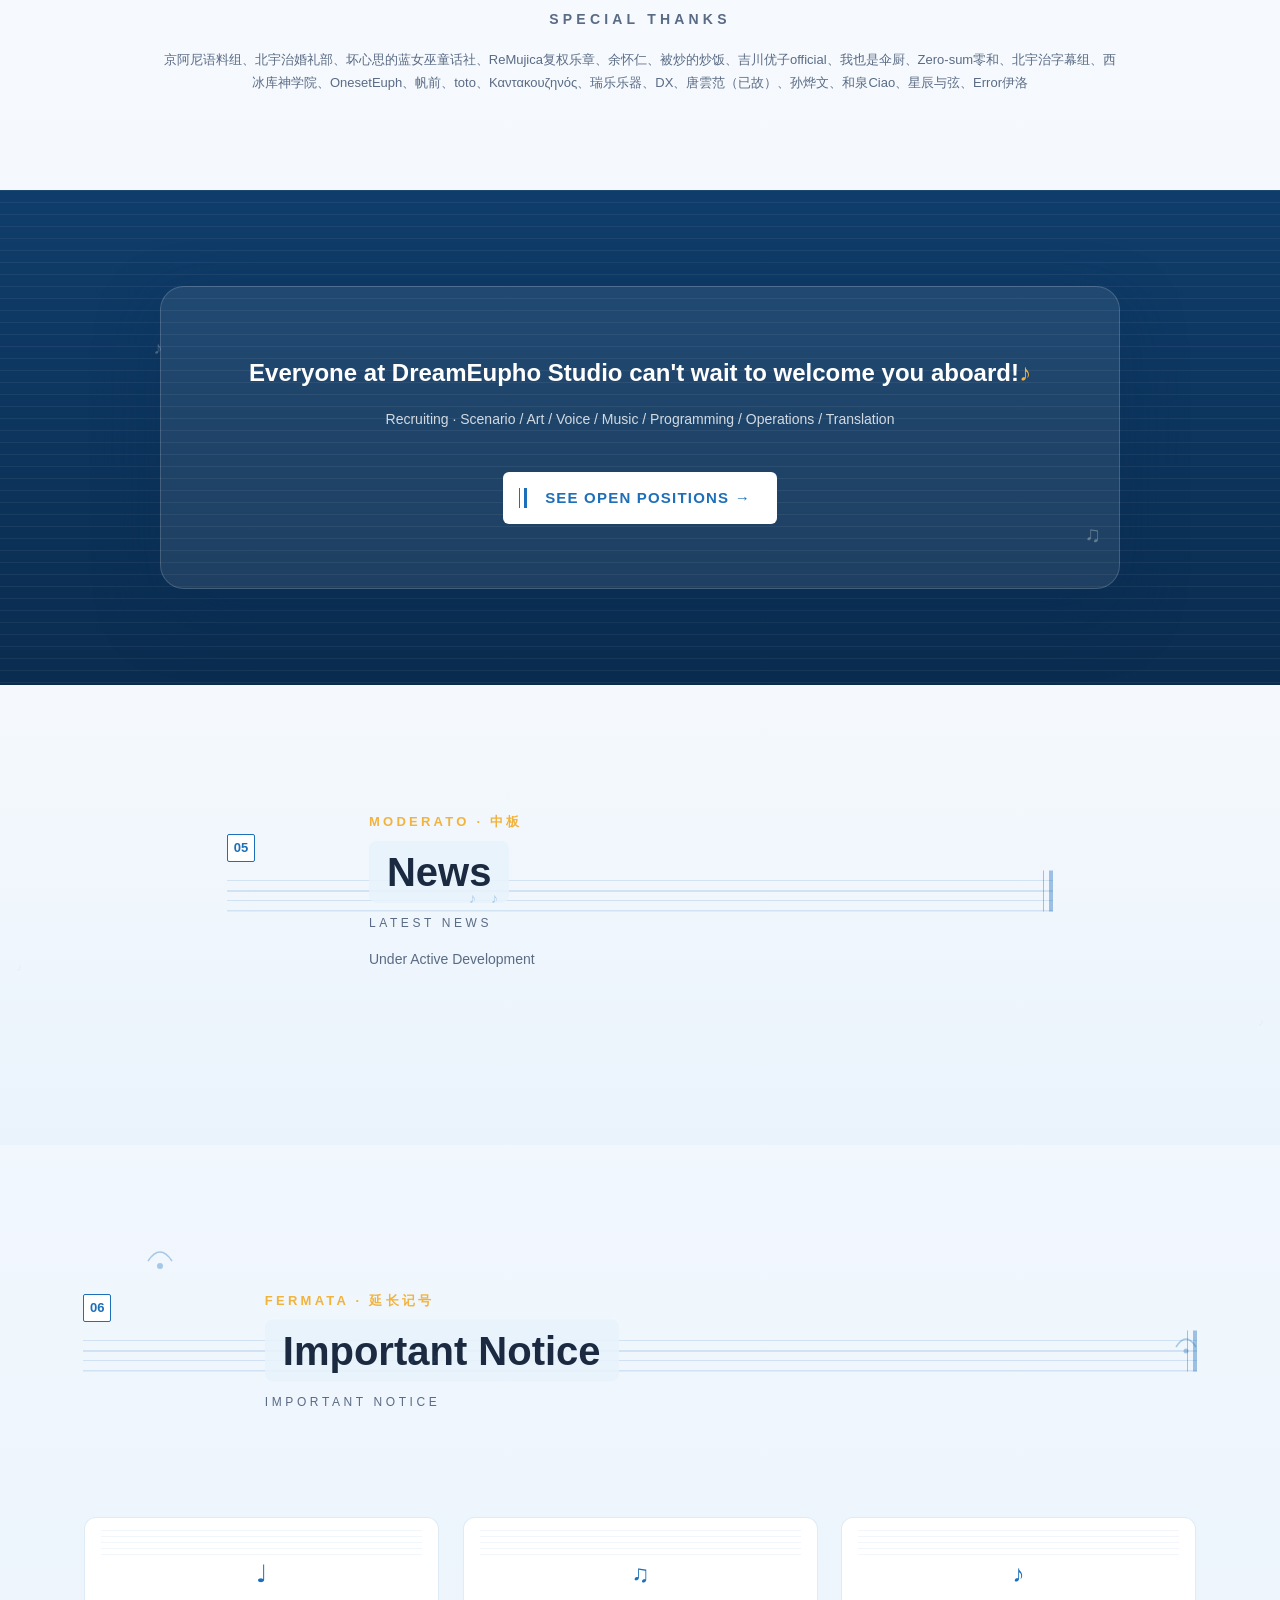
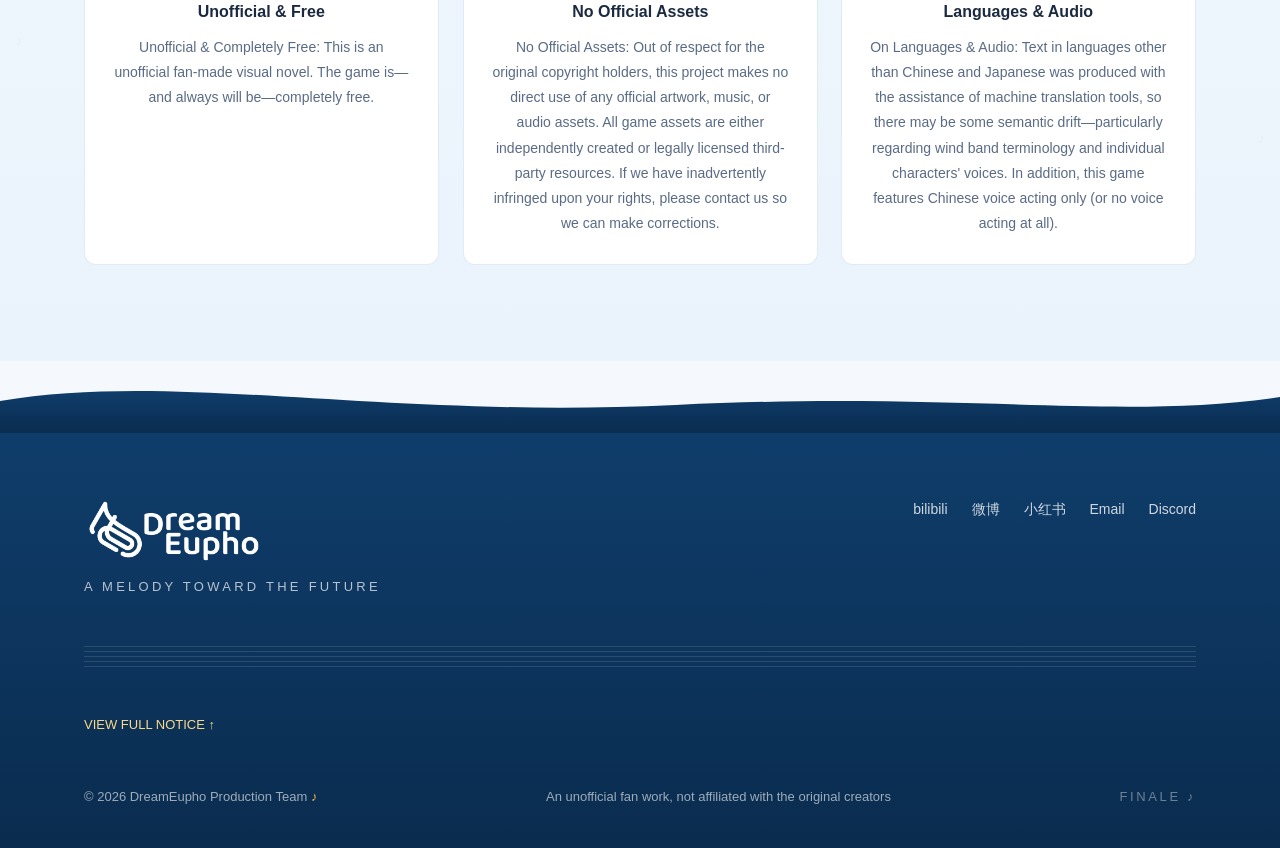
==== commit 70d17882: "Add gallery carousel (EN/ZH screens), polish carousel UI/animation, remove wishlist, refine hero/new" ====
--- a/index.html
+++ b/index.html
@@ -24,6 +24,7 @@
     </a>
     <div class="nav-links">
       <a href="#intro" class="nav-link" data-i18n="navIntro">游戏介绍</a>
+      <a href="#gallery" class="nav-link" data-i18n="navGallery">游戏画面</a>
       <a href="#characters" class="nav-link" data-i18n="navChars">人物介绍</a>
       <a href="#credits" class="nav-link" data-i18n="navCredits">制作成员</a>
       <a href="#news" class="nav-link" data-i18n="navNews">资讯更新</a>
@@ -57,9 +58,10 @@
     </div>
     <nav class="mm-links">
       <a href="#intro"><span class="mi">01</span><span class="mn" data-i18n="navIntro">游戏介绍</span><span class="ml"></span><span class="me">INTRODUCTION</span></a>
-      <a href="#characters"><span class="mi">02</span><span class="mn" data-i18n="navChars">人物介绍</span><span class="ml"></span><span class="me">CHARACTERS</span></a>
-      <a href="#credits"><span class="mi">03</span><span class="mn" data-i18n="navCredits">制作成员</span><span class="ml"></span><span class="me">CREDITS</span></a>
-      <a href="#news"><span class="mi">04</span><span class="mn" data-i18n="navNews">资讯更新</span><span class="ml"></span><span class="me">NEWS</span></a>
+      <a href="#gallery"><span class="mi">02</span><span class="mn" data-i18n="navGallery">游戏画面</span><span class="ml"></span><span class="me">GALLERY</span></a>
+      <a href="#characters"><span class="mi">03</span><span class="mn" data-i18n="navChars">人物介绍</span><span class="ml"></span><span class="me">CHARACTERS</span></a>
+      <a href="#credits"><span class="mi">04</span><span class="mn" data-i18n="navCredits">制作成员</span><span class="ml"></span><span class="me">CREDITS</span></a>
+      <a href="#news"><span class="mi">05</span><span class="mn" data-i18n="navNews">资讯更新</span><span class="ml"></span><span class="me">NEWS</span></a>
     </nav>
     <div class="mm-bottom">
       <div class="lang-switch" role="group" aria-label="Language">
@@ -93,10 +95,9 @@
       <p class="hero-sub" data-i18n="heroSub">A MELODY TOWARD THE FUTURE</p>
       <div class="hero-actions">
         <a href="recruit.html" class="btn btn-white btn-lg" data-i18n="heroCta">加入制作组 →</a>
-        <a href="#wishlist" class="btn btn-gold btn-lg" data-i18n="heroWish">加入愿望单 ♪</a>
         <a href="#intro" class="btn btn-ghost-white btn-lg" data-i18n="heroMore">了解游戏 ↓</a>
       </div>
-      <p class="hero-contact" data-i18n="heroGroup">玩家群 / 招募群：1029729353 / 1022882012</p>
+      <p class="hero-contact"><span class="hc-note" aria-hidden="true">♪</span><span data-i18n="heroGroup">玩家群 / 招募群：1029729353 / 1022882012</span></p>
     </div>
 
     <div class="hero-scroll" aria-hidden="true">
@@ -137,7 +138,38 @@
     </div>
   </section>
 
-  <!-- ================= MOVEMENT 02 人物介绍 ================= -->
+  <!-- ================= MOVEMENT 02 游戏画面 ================= -->
+  <section class="section section-alt mv-block" id="gallery">
+    <span class="baton" aria-hidden="true"></span>
+    <div class="container-wide reveal">
+      <header class="score-head">
+        <div class="score-stage">
+          <span class="score-staff" aria-hidden="true"></span>
+          <span class="score-barline" aria-hidden="true"></span>
+          <span class="score-num">02</span>
+          <span class="score-fall sf-1" aria-hidden="true">♪</span>
+          <span class="score-fall sf-2" aria-hidden="true">♪</span>
+          <div class="score-title-group">
+            <p class="score-tempo" data-i18n="tempoGallery">快板</p>
+            <h2 class="score-title" data-i18n="secGallery">游戏画面</h2>
+            <p class="score-en">GALLERY</p>
+          </div>
+        </div>
+      </header>
+
+      <div class="gallery-carousel" id="galleryCarousel" tabindex="0" role="group" aria-roledescription="carousel">
+        <div class="gc-viewport">
+          <div class="gc-track" id="gcTrack" data-dir="next"></div>
+          <span class="gc-counter" id="gcCounter" aria-hidden="true"></span>
+          <button class="gc-arrow gc-prev" type="button" aria-label="上一张">‹</button>
+          <button class="gc-arrow gc-next" type="button" aria-label="下一张">›</button>
+        </div>
+        <div class="gc-dots" id="gcDots"></div>
+      </div>
+    </div>
+  </section>
+
+  <!-- ================= MOVEMENT 03 人物介绍 ================= -->
   <section class="section mv-block" id="characters">
     <span class="baton" aria-hidden="true"></span>
     <svg class="bg-cloud bg-c2" viewBox="0 0 1440 90" preserveAspectRatio="none" aria-hidden="true"><path d="M0,90 L0,58 C180,20 380,78 720,60 C1040,44 1260,80 1440,52 L1440,90 Z" fill="#FFFFFF"/></svg>
@@ -146,7 +178,7 @@
         <div class="score-stage">
           <span class="score-staff" aria-hidden="true"></span>
           <span class="score-barline" aria-hidden="true"></span>
-          <span class="score-num">02</span>
+          <span class="score-num">03</span>
           <span class="score-fall sf-1" aria-hidden="true">♪</span>
           <span class="score-fall sf-2" aria-hidden="true">♪</span>
           <span class="score-mark mark-dots" aria-hidden="true"><span class="mk-n">♪</span><span class="mk-n">♪</span><span class="mk-n">♪</span><span class="mk-n">♪</span><span class="mk-n">♪</span></span>
@@ -173,7 +205,7 @@
     </div>
   </section>
 
-  <!-- ================= MOVEMENT 03 制作成员 ================= -->
+  <!-- ================= MOVEMENT 04 制作成员 ================= -->
   <section class="section section-alt mv-block" id="credits">
     <span class="baton" aria-hidden="true"></span>
     <svg class="bg-cloud bg-c3" viewBox="0 0 1440 90" preserveAspectRatio="none" aria-hidden="true"><path d="M0,90 L0,58 C180,20 380,78 720,60 C1040,44 1260,80 1440,52 L1440,90 Z" fill="#FFFFFF"/></svg>
@@ -182,7 +214,7 @@
         <div class="score-stage">
           <span class="score-staff" aria-hidden="true"></span>
           <span class="score-barline" aria-hidden="true"></span>
-          <span class="score-num">03</span>
+          <span class="score-num">04</span>
           <span class="score-fall sf-1" aria-hidden="true">♪</span>
           <span class="score-fall sf-2" aria-hidden="true">♪</span>
           <span class="score-mark mark-chord" aria-hidden="true"><span class="mk-n">●</span><span class="mk-n">●</span><span class="mk-n">●</span></span>
@@ -217,7 +249,7 @@
     </div>
   </section>
 
-  <!-- ================= MOVEMENT 04 资讯更新 ================= -->
+  <!-- ================= MOVEMENT 05 资讯更新 ================= -->
   <section class="section mv-block" id="news">
     <span class="baton" aria-hidden="true"></span>
     <div class="container-narrow reveal">
@@ -225,7 +257,7 @@
         <div class="score-stage">
           <span class="score-staff" aria-hidden="true"></span>
           <span class="score-barline" aria-hidden="true"></span>
-          <span class="score-num">04</span>
+          <span class="score-num">05</span>
           <span class="score-fall sf-1" aria-hidden="true">♪</span>
           <span class="score-fall sf-2" aria-hidden="true">♪</span>
           <div class="score-title-group">
@@ -240,38 +272,6 @@
       <div class="news-more" id="newsMore" style="display:none;">
         <a href="#news" class="link-btn"><span data-i18n="newsAll">查看全部</span><span class="arr">→</span></a>
       </div>
-    </div>
-  </section>
-
-  <!-- ================= 愿望单 · 发售通知 ================= -->
-  <section class="section section-alt mv-block" id="wishlist">
-    <span class="baton" aria-hidden="true"></span>
-    <div class="container-narrow reveal">
-      <header class="score-head">
-        <div class="score-stage">
-          <span class="score-staff" aria-hidden="true"></span>
-          <span class="score-barline" aria-hidden="true"></span>
-          <span class="score-num">05</span>
-          <span class="score-fall sf-1" aria-hidden="true">♪</span>
-          <span class="score-fall sf-2" aria-hidden="true">♪</span>
-          <div class="score-title-group">
-            <p class="score-tempo" data-i18n="tempoWishlist">慢板</p>
-            <h2 class="score-title" data-i18n="secWishlist">愿望单 · 发售通知</h2>
-            <p class="score-en">WISHLIST &amp; RELEASE NOTICE</p>
-            <p class="score-quote" data-i18n="wishlistQuote">将游戏加入愿望单，发售时第一时间通知你</p>
-          </div>
-        </div>
-      </header>
-
-      <form class="wishlist-form" id="wishlistForm" novalidate>
-        <label class="wl-label" for="wishlistEmail" data-i18n="wishlistLabel">邮箱地址</label>
-        <div class="wl-row">
-          <input class="wl-input" id="wishlistEmail" name="email" type="email" placeholder="you@example.com" autocomplete="email" aria-describedby="wishlistHint">
-          <button class="btn btn-primary btn-md" type="submit"><span data-i18n="wishlistSubmit">加入愿望单</span><span class="note" aria-hidden="true">♪</span></button>
-        </div>
-        <p class="wl-hint" id="wishlistHint" data-i18n="wishlistHint">仅在游戏发售时通知你，绝不发送垃圾邮件</p>
-        <p class="wl-msg" id="wishlistMsg" role="status" aria-live="polite"></p>
-      </form>
     </div>
   </section>
 
--- a/css/style.css
+++ b/css/style.css
@@ -47,6 +47,9 @@
   --score-bg: rgba(232,242,252,0.85);
   --tip-bg: #E8F2FC;
   --hover-bg: rgba(232,242,252,0.6);
+  --gc-dot-idle: rgba(30,111,186,0.22);
+  --gc-dot-track: rgba(30,111,186,0.14);
+  --gc-shadow: 0 16px 36px rgba(10,44,79,0.12);
   --staff-deco: rgba(30,111,186,0.15);
   --mini-staff: rgba(30,111,186,0.2);
   --head-bg-c: linear-gradient(180deg, #F5F9FD 0%, #F5F9FD 68%, rgba(245,249,253,0) 100%);
@@ -86,6 +89,9 @@
   --score-bg: rgba(19,34,56,0.85);
   --tip-bg: rgba(74,144,217,0.15);
   --hover-bg: rgba(74,144,217,0.18);
+  --gc-dot-idle: rgba(147,165,192,0.38);
+  --gc-dot-track: rgba(74,144,217,0.2);
+  --gc-shadow: 0 14px 34px rgba(0,0,0,0.32);
   --staff-deco: rgba(74,144,217,0.3);
   --mini-staff: rgba(74,144,217,0.35);
   --head-bg-c: linear-gradient(180deg, #0B1526 0%, #0B1526 68%, rgba(11,21,38,0) 100%);
@@ -283,7 +289,7 @@
 .btn-primary { background: var(--blue); color: var(--white); }
 .btn-primary:hover { background: var(--blue-deep); }
 /* 白底按钮（深底/Hero）：白底主蓝字 */
-.btn-white { background: var(--white); color: var(--blue); }
+.btn-white { background: var(--white); color: #1E6FBA; }
 .btn-white:hover { color: var(--blue-mid); }
 /* 次按钮：透明底 1px 主蓝 45% 描边 */
 .btn-ghost { border: 1px solid rgba(30,111,186,0.45); color: var(--blue); background: transparent; }
@@ -821,10 +827,184 @@
 .hero-actions { display: flex; gap: 20px; margin-top: 28px; flex-wrap: wrap; }
 .hero-actions .btn { box-shadow: var(--shadow-cta); }
 .hero-contact {
-  margin-top: 22px;
-  font-size: 13px;
-  letter-spacing: 0.05em;
-  color: rgba(255,255,255,0.65);
+  display: inline-flex;
+  align-items: center;
+  gap: 8px;
+  margin-top: 24px;
+  padding: 7px 16px;
+  font-size: 12px;
+  letter-spacing: 0.06em;
+  color: rgba(255,255,255,0.72);
+  background: rgba(255,255,255,0.07);
+  border: 1px solid rgba(255,255,255,0.14);
+  border-radius: 999px;
+  backdrop-filter: blur(4px);
+}
+.hero-contact .hc-note { color: var(--gold); font-size: 13px; line-height: 1; }
+
+/* ---------- 游戏画面轮播（Steam 风格横向展示 · 翻谱过渡） ---------- */
+.gallery-carousel { position: relative; }
+.gallery-carousel:focus-visible { outline: 2px solid var(--gold); outline-offset: 6px; border-radius: 4px; }
+/* 轮播区块页头与轮播图间距收紧，避免标题下大面积空白 */
+#gallery .score-head { margin-bottom: 22px; }
+#gallery { padding-top: 64px; padding-bottom: 72px; }
+/* 背景联结光晕：让轮播盒与上下区块更融合，避免「悬浮割裂」 */
+.gallery-carousel::before {
+  content: "";
+  position: absolute;
+  left: 50%;
+  top: -14px;
+  transform: translateX(-50%);
+  width: 92%;
+  height: 140px;
+  z-index: 0;
+  background: radial-gradient(ellipse 70% 100% at 50% 0%, rgba(74,144,217,0.16), transparent 72%);
+  pointer-events: none;
+}
+.gc-viewport {
+  position: relative;
+  z-index: 1;
+  overflow: hidden;
+  border-radius: 16px;
+  border: 1px solid transparent;
+  box-shadow: var(--gc-shadow);
+  background: var(--mist);
+  touch-action: pan-y; /* 纵向页面滚动优先，横向滑动由 JS 接管 */
+}
+/* 底部渐隐：深色下让大图下缘「沉入」背景，弱化独立盒感；浅色下保留完整画面 */
+.gc-viewport::after {
+  content: "";
+  position: absolute;
+  left: 0;
+  right: 0;
+  bottom: 0;
+  height: 56px;
+  z-index: 4;
+  background: linear-gradient(180deg, transparent, var(--mist));
+  opacity: 0.6;
+  pointer-events: none;
+}
+[data-theme="light"] .gc-viewport {
+  border-color: rgba(30,111,186,0.12);
+}
+[data-theme="light"] .gc-viewport::after { opacity: 0; }
+.gc-track { position: relative; width: 100%; aspect-ratio: 16 / 9; }
+
+/* 幻灯片：方向性「翻谱」过渡（track[data-dir] 决定候场方向，JS 给退场页加 .gc-out，650ms 后移除） */
+.gc-slide {
+  position: absolute; inset: 0;
+  opacity: 0;
+  transform: translateX(28px) scale(1.03);
+  transition: opacity 0.5s ease, transform 0.65s cubic-bezier(0.22, 1, 0.36, 1);
+  pointer-events: none;
+}
+.gc-track[data-dir="prev"] .gc-slide { transform: translateX(-28px) scale(1.03); }
+.gc-slide.active { opacity: 1; transform: translateX(0) scale(1); z-index: 2; pointer-events: auto; }
+.gc-slide.gc-out { opacity: 0; transform: translateX(-18px) scale(1.01); z-index: 1; }
+.gc-track[data-dir="prev"] .gc-slide.gc-out { transform: translateX(18px) scale(1.01); }
+
+/* 骨架淡入：图片就绪前透明，加载完成（img.loaded）后淡入 */
+.gc-slide img {
+  width: 100%;
+  height: 100%;
+  object-fit: cover;
+  display: block;
+  opacity: 0;
+  transition: opacity 0.4s ease;
+}
+.gc-slide img.loaded { opacity: 1; }
+
+/* Ken Burns 呼吸感：当前页图片极缓推近，悬停暂停 */
+.gc-slide.active img { animation: gcKenBurns 6s ease-out both; }
+.gallery-carousel:hover .gc-slide.active img { animation-play-state: paused; }
+@keyframes gcKenBurns {
+  from { transform: scale(1); }
+  to { transform: scale(1.045); }
+}
+
+/* 箭头：深色毛玻璃圆钮 + CSS 人字形图标 */
+.gc-arrow {
+  position: absolute; top: 50%; transform: translateY(-50%);
+  width: 48px; height: 48px; border-radius: 50%;
+  border: 1px solid rgba(255,255,255,0.28);
+  background: rgba(10,23,48,0.42);
+  backdrop-filter: blur(8px) saturate(1.3);
+  -webkit-backdrop-filter: blur(8px) saturate(1.3);
+  color: #fff;
+  box-shadow: 0 4px 16px rgba(10,44,79,0.28), inset 0 1px 0 rgba(255,255,255,0.18);
+  opacity: 0.7;
+  font-size: 0;
+  cursor: pointer; z-index: 5;
+  display: flex; align-items: center; justify-content: center; padding: 0;
+  transition: background 0.25s ease, border-color 0.25s ease, opacity 0.25s ease, transform 0.25s ease, box-shadow 0.25s ease;
+}
+.gc-viewport:hover .gc-arrow, .gc-arrow:focus-visible { opacity: 1; }
+.gc-arrow::before {
+  content: ""; width: 11px; height: 11px;
+  border-top: 2.5px solid currentColor; border-right: 2.5px solid currentColor;
+  transition: transform 0.25s ease;
+}
+.gc-next::before { transform: rotate(45deg) translateX(-1px); }
+.gc-prev::before { transform: rotate(-135deg) translateY(-1px); }
+.gc-arrow:hover {
+  background: linear-gradient(135deg, rgba(30,111,186,0.92), rgba(74,144,217,0.92));
+  border-color: rgba(242,179,61,0.75);
+  box-shadow: 0 6px 20px rgba(30,111,186,0.4);
+}
+.gc-next:hover { transform: translateY(-50%) translateX(2px); }
+.gc-prev:hover { transform: translateY(-50%) translateX(-2px); }
+.gc-arrow:active { transform: translateY(-50%) scale(0.94); }
+.gc-arrow:focus-visible { outline: 2px solid var(--gold); outline-offset: 2px; }
+.gc-prev { left: 16px; } .gc-next { right: 16px; }
+
+/* 角标计数器（♪ n / total，由 JS 更新） */
+.gc-counter {
+  position: absolute; top: 14px; right: 14px; z-index: 6;
+  font-family: var(--font-en);
+  font-size: 12px; letter-spacing: 0.06em;
+  color: #fff;
+  background: rgba(10,23,48,0.45);
+  border: 1px solid rgba(255,255,255,0.22);
+  border-radius: 999px;
+  padding: 4px 12px;
+  backdrop-filter: blur(6px);
+  -webkit-backdrop-filter: blur(6px);
+  pointer-events: none;
+}
+.gc-counter .gc-counter-note { color: var(--gold); }
+
+/* 圆点 → 胶囊进度条：当前项展开为胶囊，金色播放头随自动播放扫过 */
+.gc-dots { display: flex; justify-content: center; align-items: center; gap: 10px; margin-top: 16px; }
+.gc-dot {
+  position: relative; width: 8px; height: 8px;
+  border: none; padding: 0; border-radius: 999px;
+  background: var(--gc-dot-idle);
+  cursor: pointer; overflow: hidden;
+  transition: width 0.45s cubic-bezier(0.22, 1, 0.36, 1), background 0.25s ease;
+}
+.gc-dot::before { content: ""; position: absolute; inset: -7px; }
+.gc-dot:hover { background: rgba(30,111,186,0.55); }
+.gc-dot:focus-visible { outline: 2px solid var(--gold); outline-offset: 3px; }
+.gc-dot.active { width: 34px; background: var(--gc-dot-track); }
+.gc-dot.active::after {
+  content: ""; position: absolute; inset: 0; border-radius: 999px;
+  background: var(--grad-gold);
+  transform-origin: left center;
+  animation: gcProgress 3s linear both; /* 时长 = 自动播放间隔 3s */
+}
+.gallery-carousel:hover .gc-dot.active::after, .gallery-carousel.gc-paused .gc-dot.active::after { animation-play-state: paused; }
+@keyframes gcProgress { from { transform: scaleX(0); } to { transform: scaleX(1); } }
+
+@media (hover: none) { /* 触屏设备无悬停，箭头常显 */
+  .gc-arrow { opacity: 1; }
+}
+@media (max-width: 767px) {
+  .gc-arrow { width: 40px; height: 40px; opacity: 1; }
+  .gc-prev { left: 10px; }
+  .gc-next { right: 10px; }
+  .gc-viewport { border-radius: var(--r-card); }
+  .gc-counter { top: 10px; right: 10px; padding: 4px 10px; font-size: 11px; }
+  .gc-dots { margin-top: 12px; }
 }
 
 .hero-scroll {
@@ -1359,62 +1539,6 @@
 .notice-card h3 { font-size: 16px; font-weight: 700; margin-bottom: 12px; }
 .notice-card p { font-size: 14px; line-height: 1.8; color: var(--slate); }
 
-/* ---------- 17.5 愿望单 / 发售通知 ---------- */
-.wishlist-form {
-  max-width: 560px;
-  margin: 0 auto;
-}
-.wl-label {
-  display: block;
-  font-size: 14px;
-  font-weight: 700;
-  letter-spacing: 0.06em;
-  color: var(--ink);
-  margin-bottom: 12px;
-}
-.wl-row {
-  display: flex;
-  gap: 12px;
-  align-items: stretch;
-}
-.wl-input {
-  flex: 1 1 auto;
-  min-width: 0;
-  height: 48px;
-  padding: 0 18px;
-  border: 1px solid var(--border-strong);
-  border-radius: var(--r-btn);
-  background: var(--bg-card);
-  color: var(--ink);
-  font-family: var(--font-en);
-  font-size: 15px;
-  transition: border-color 0.2s ease, box-shadow 0.2s ease;
-}
-.wl-input:focus {
-  outline: none;
-  border-color: var(--blue);
-  box-shadow: 0 0 0 3px rgba(30,111,186,0.18);
-}
-[data-theme="dark"] .wl-input:focus {
-  box-shadow: 0 0 0 3px rgba(74,144,217,0.25);
-}
-.wl-input::placeholder { color: var(--slate); opacity: 0.7; }
-.wl-hint {
-  font-size: 13px;
-  letter-spacing: 0.03em;
-  color: var(--slate);
-  margin-top: 12px;
-}
-/* 就地状态提示：成功绿 / 错误红（CSS 变量） */
-.wl-msg {
-  min-height: 22px;
-  margin-top: 14px;
-  font-size: 14px;
-  font-weight: 700;
-  line-height: 1.5;
-}
-.wl-msg.success { color: var(--success); }
-.wl-msg.error { color: var(--error); }
 /* 提交中：按钮禁用态 */
 .btn[disabled] { opacity: 0.6; cursor: wait; }
 
@@ -1841,10 +1965,6 @@
   /* 移动端关闭粘性页头（小屏观感不佳） */
   #characters .score-head,
   #credits .score-head { position: static; background: none; margin-bottom: 32px; }
-  /* 愿望单：窄屏纵向排列 */
-  /* 愿望单移动端：输入框与按钮纵向排列 */
-  .wl-row { flex-direction: column; }
-  .wl-row .btn { width: 100%; }
   .hero-sub { font-size: 15px; }
   .hero-content { padding-top: 63px; }
   .hero-content > * { max-width: 100%; }
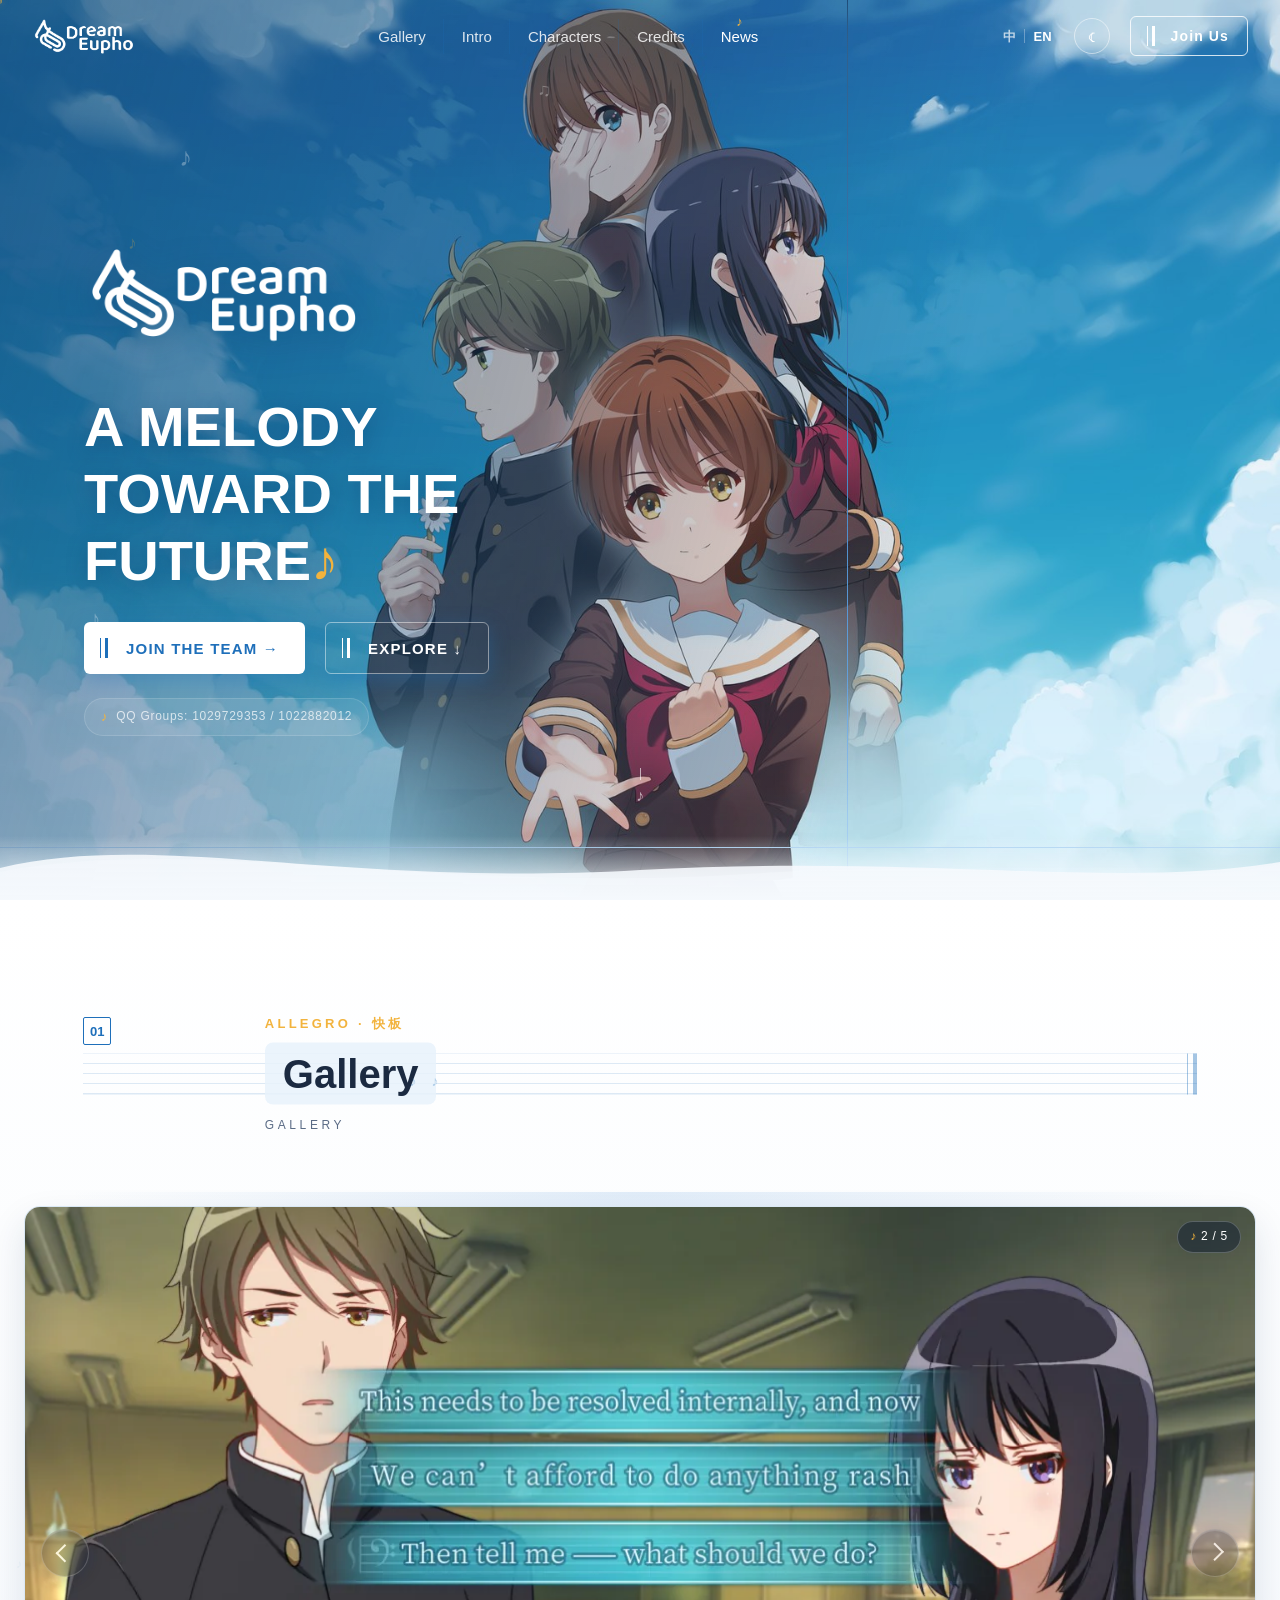
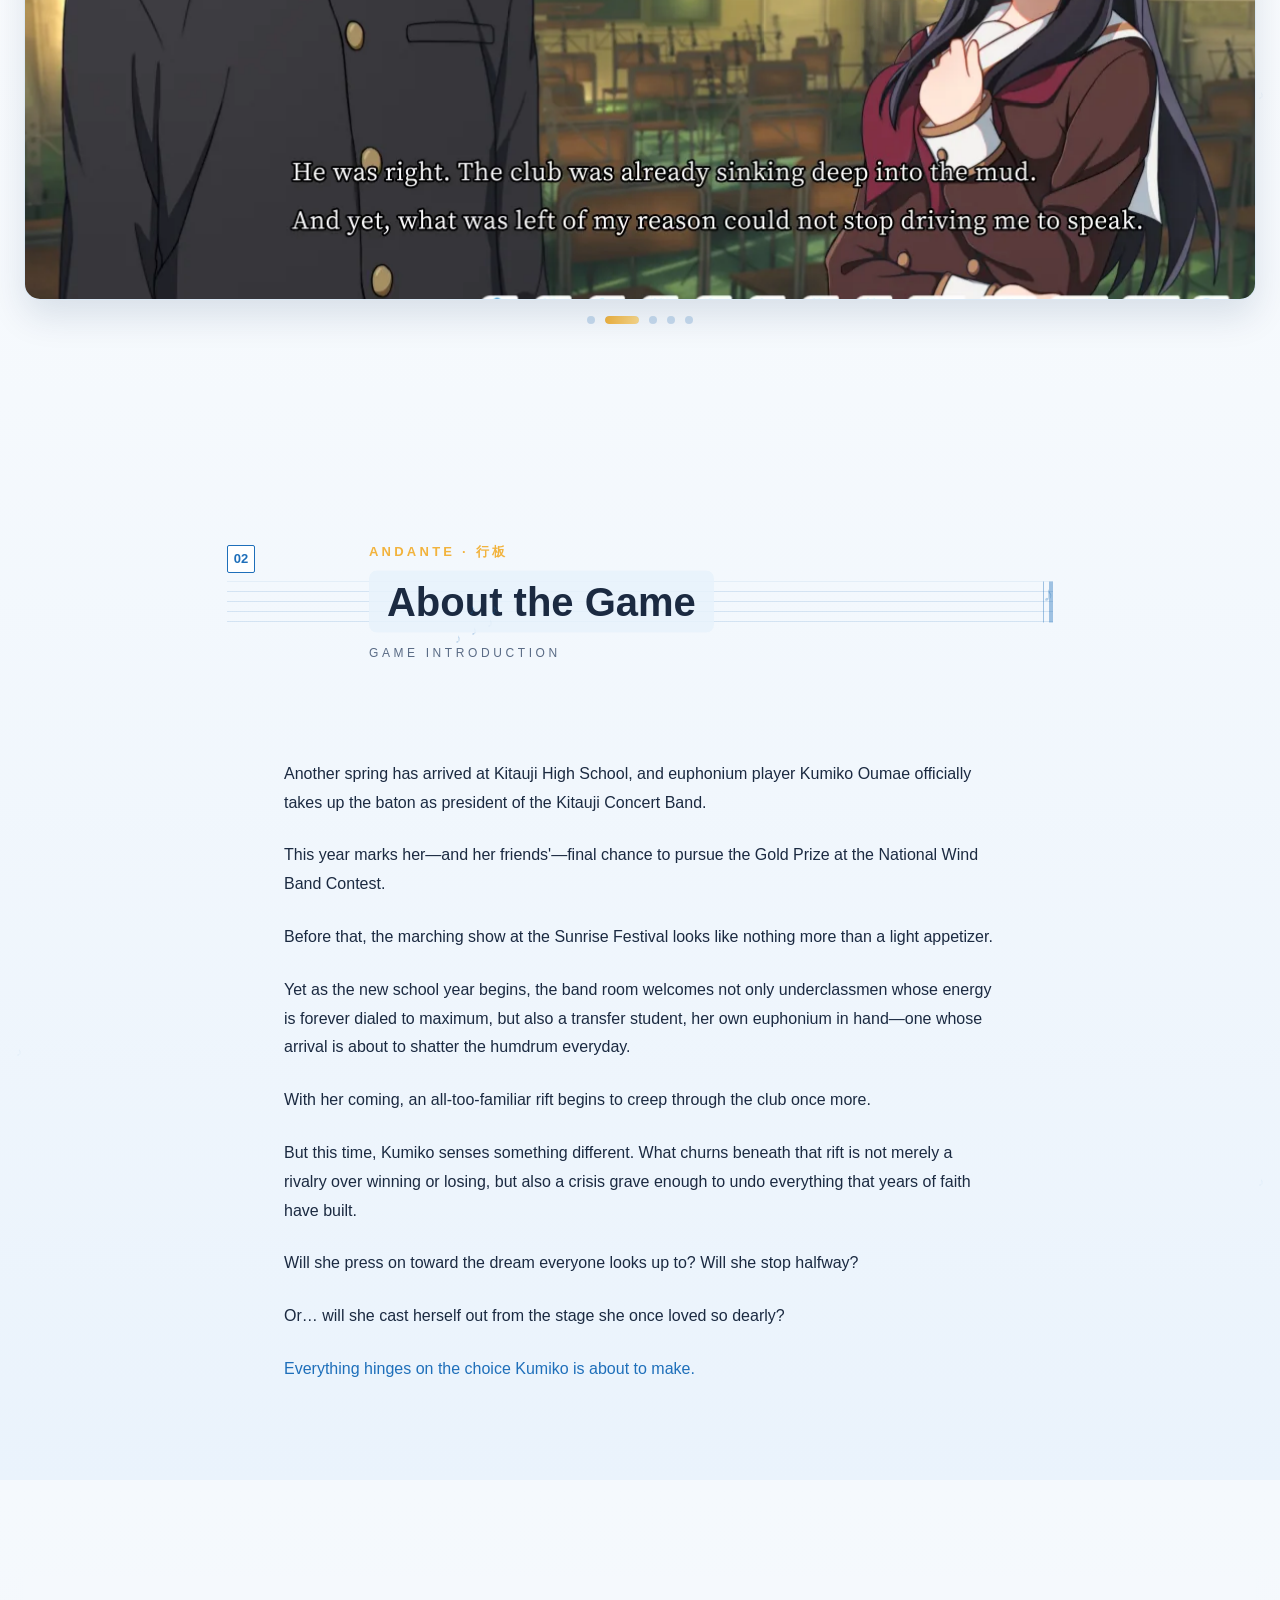
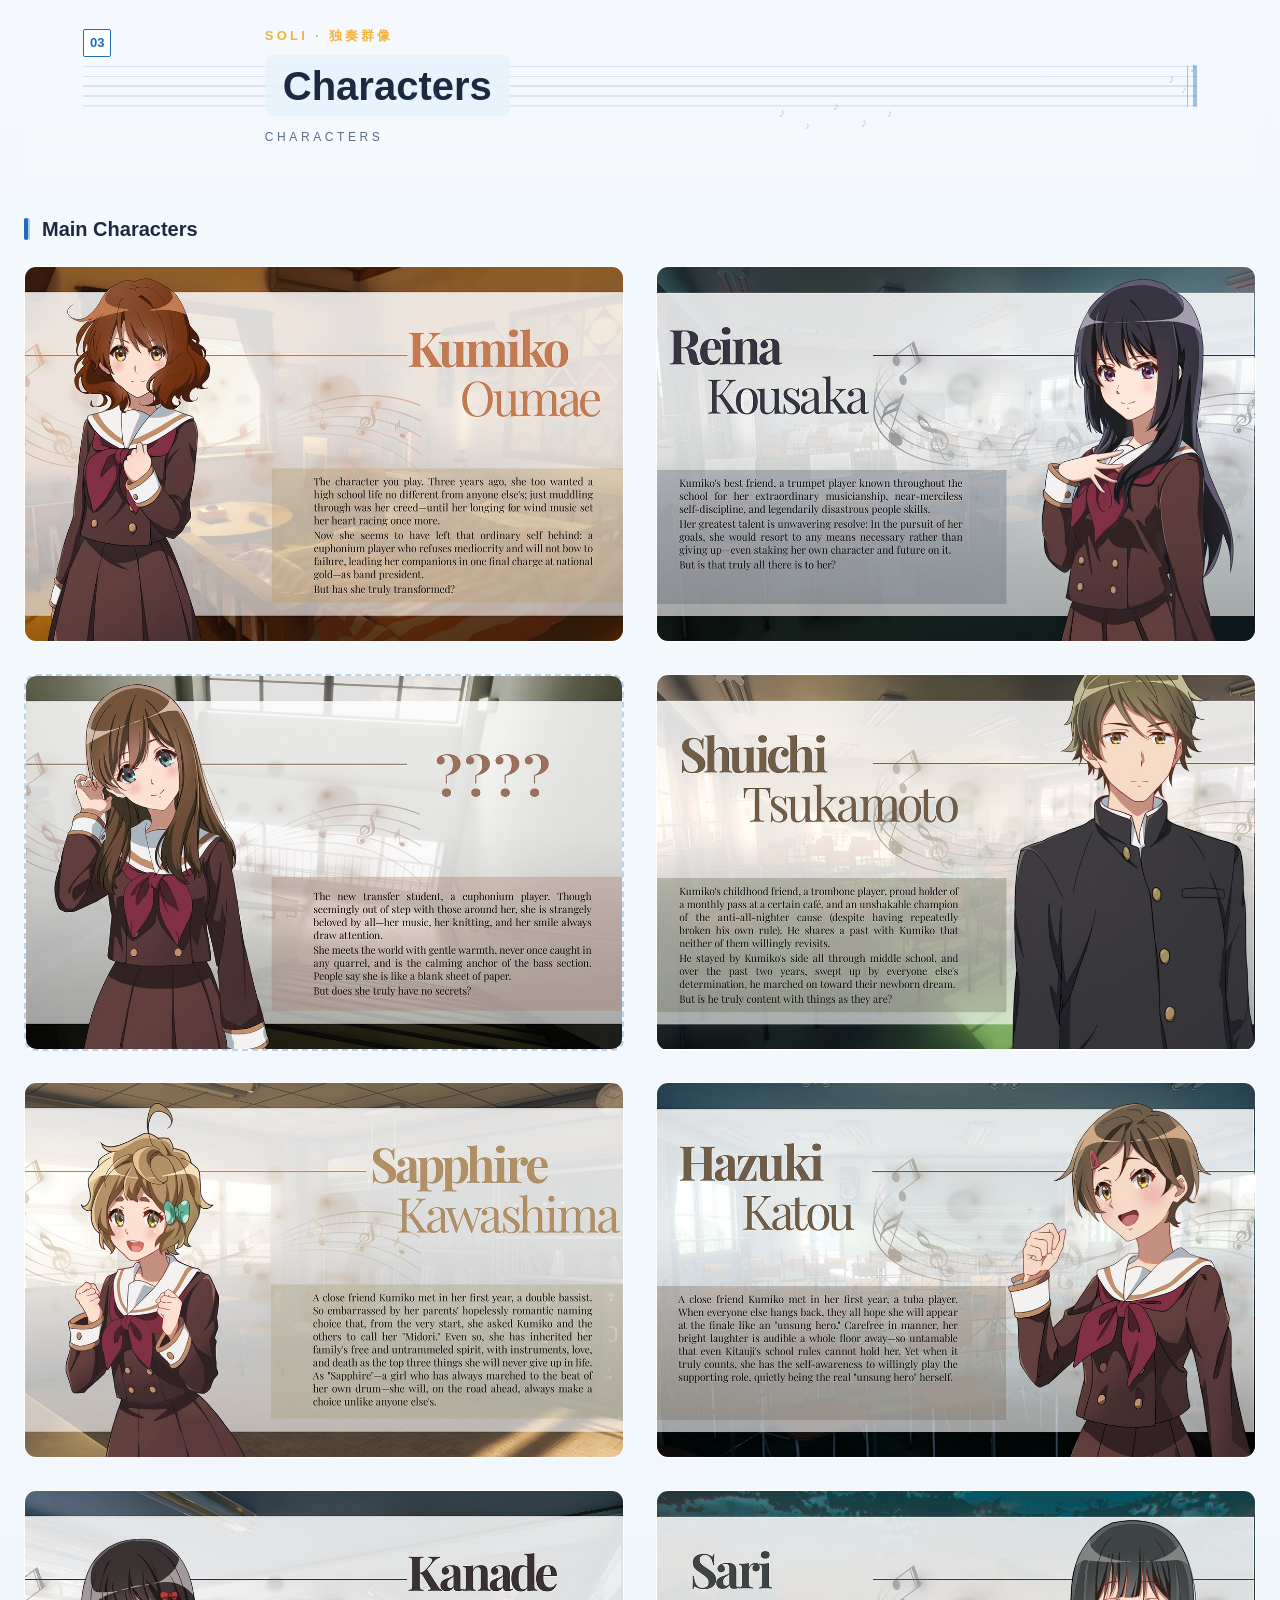
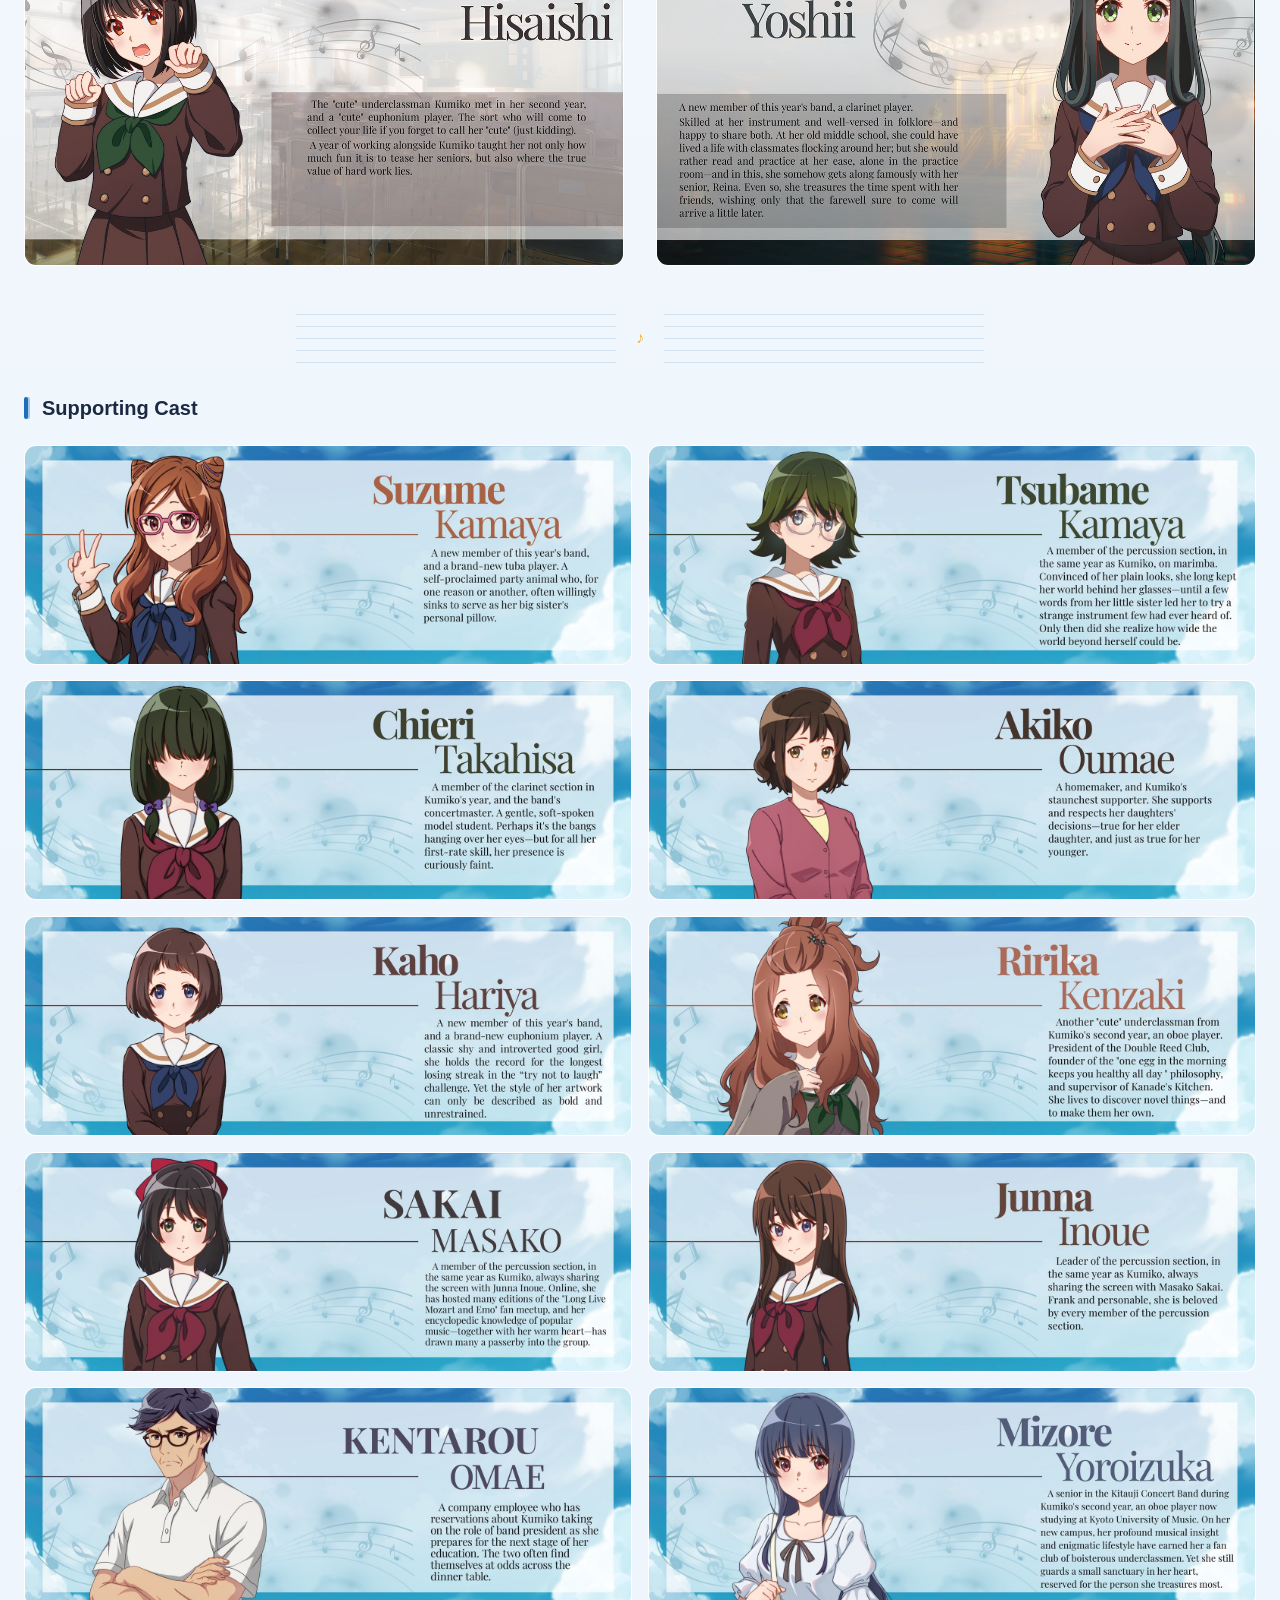
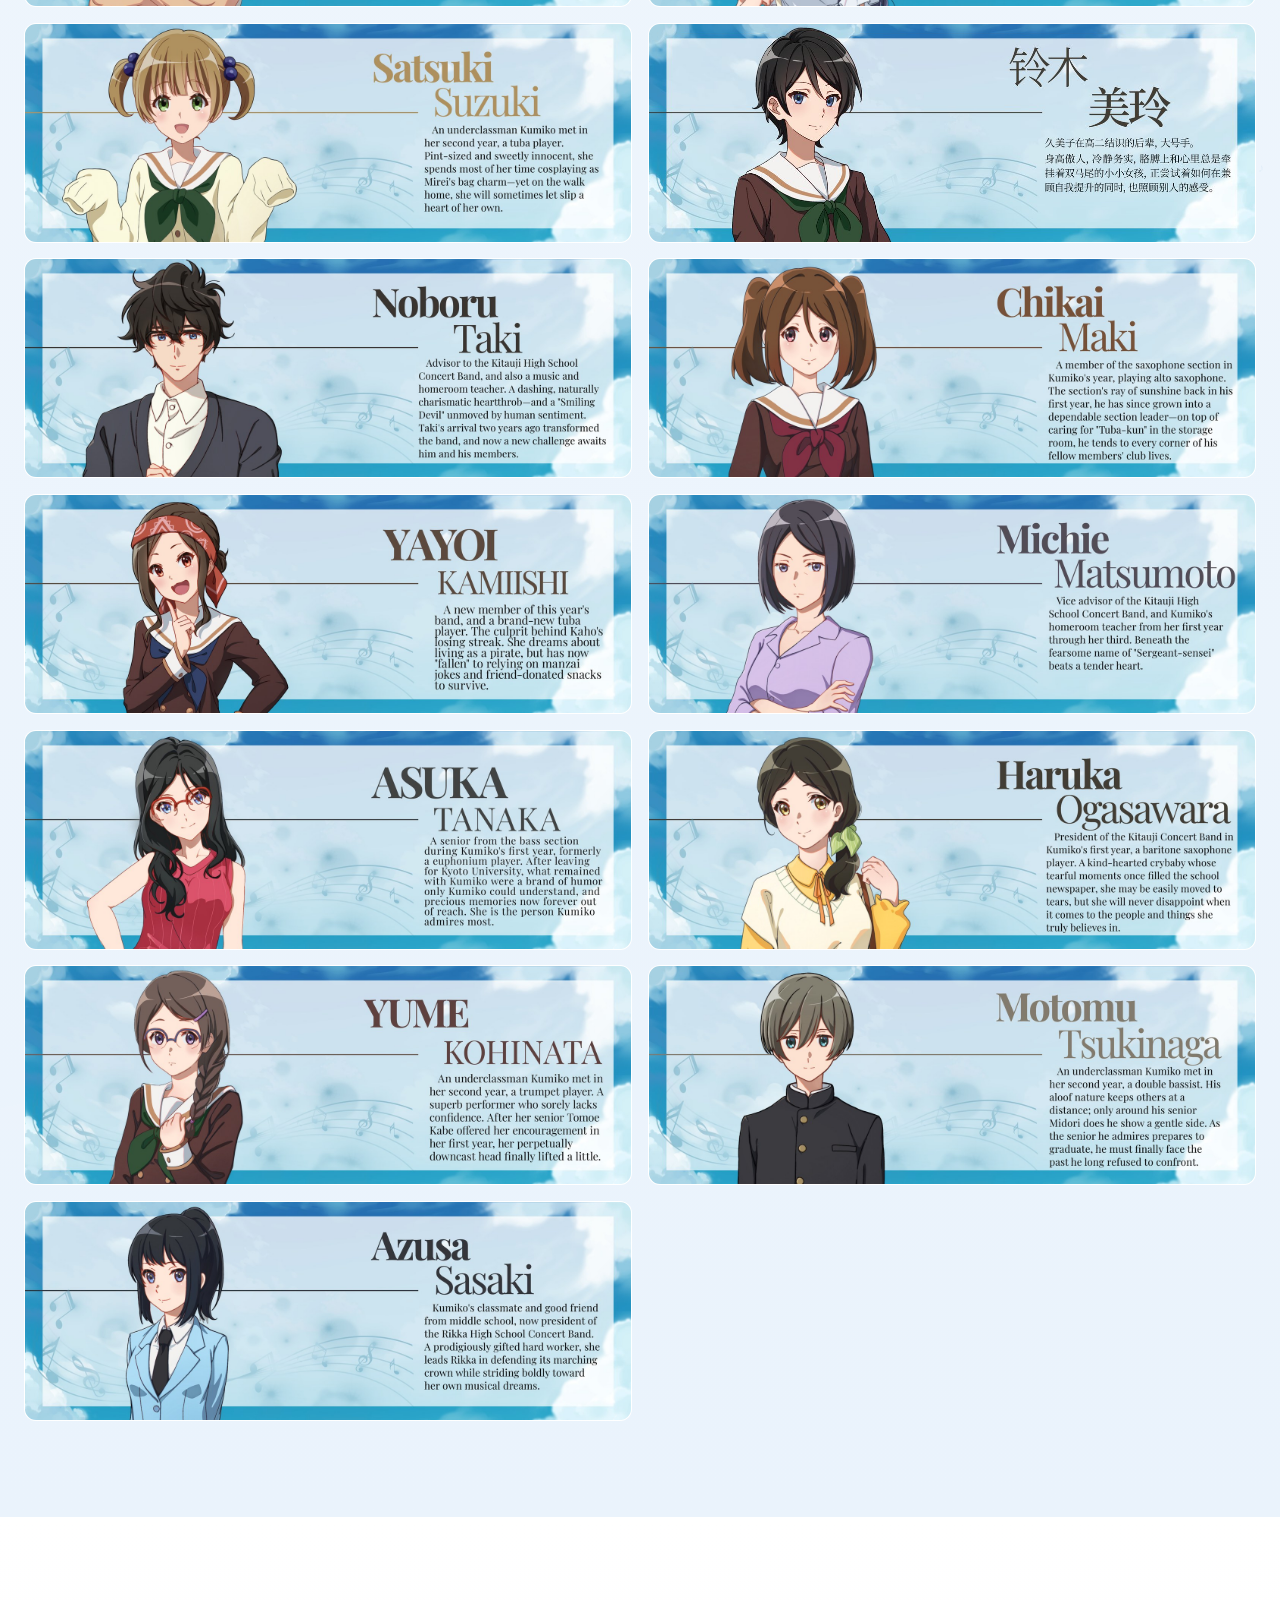
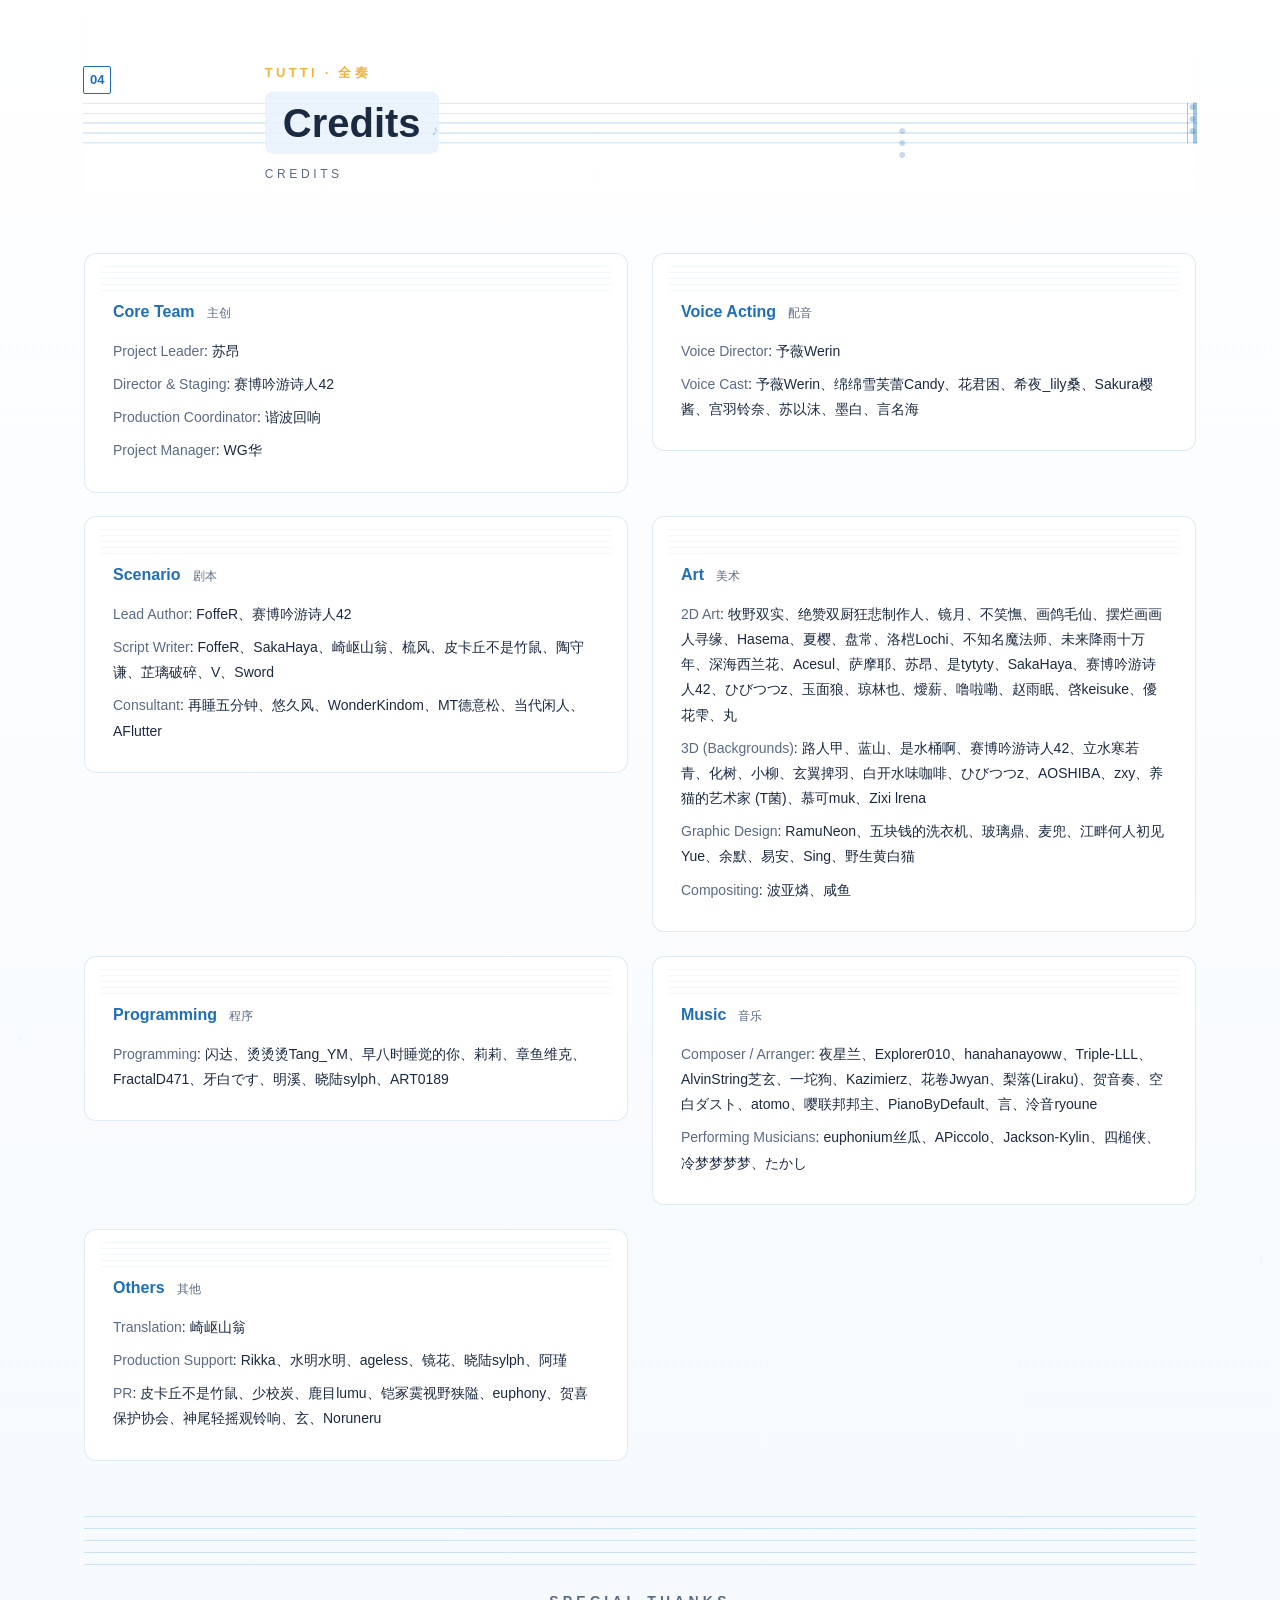
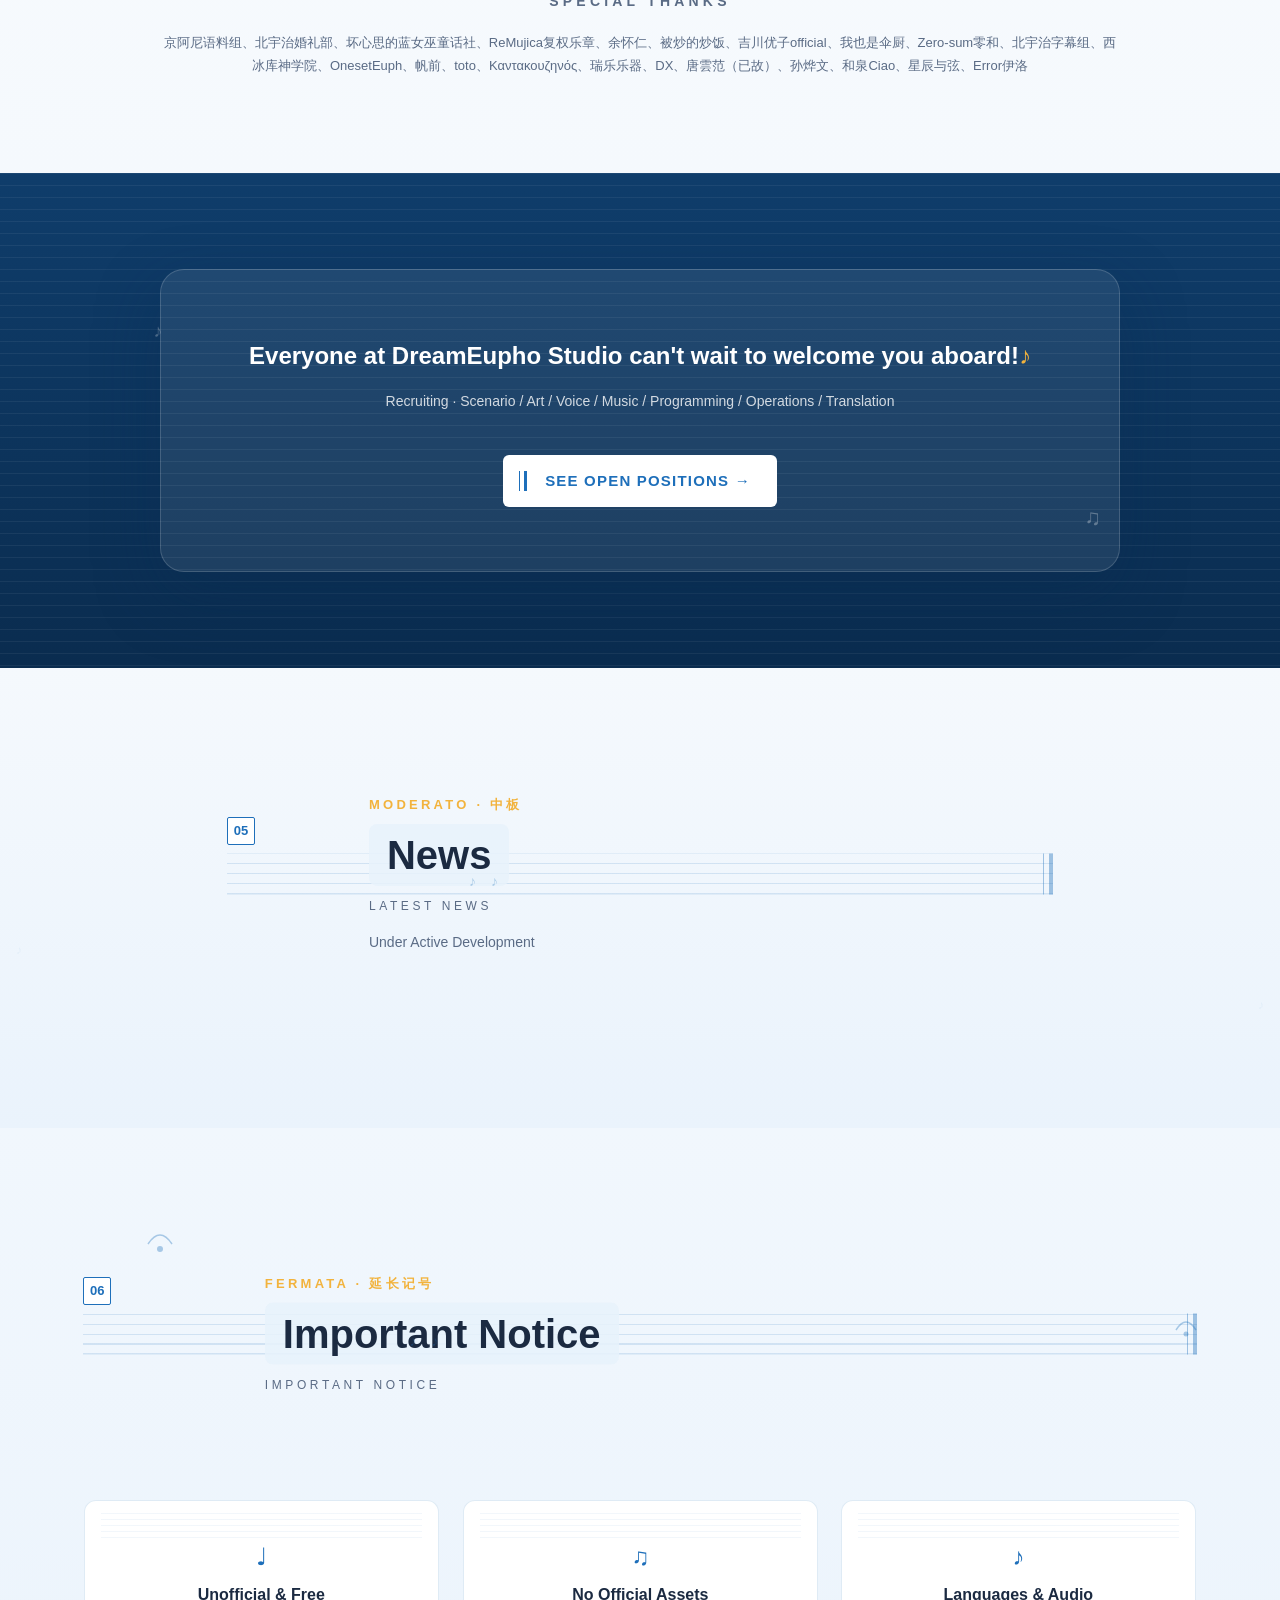
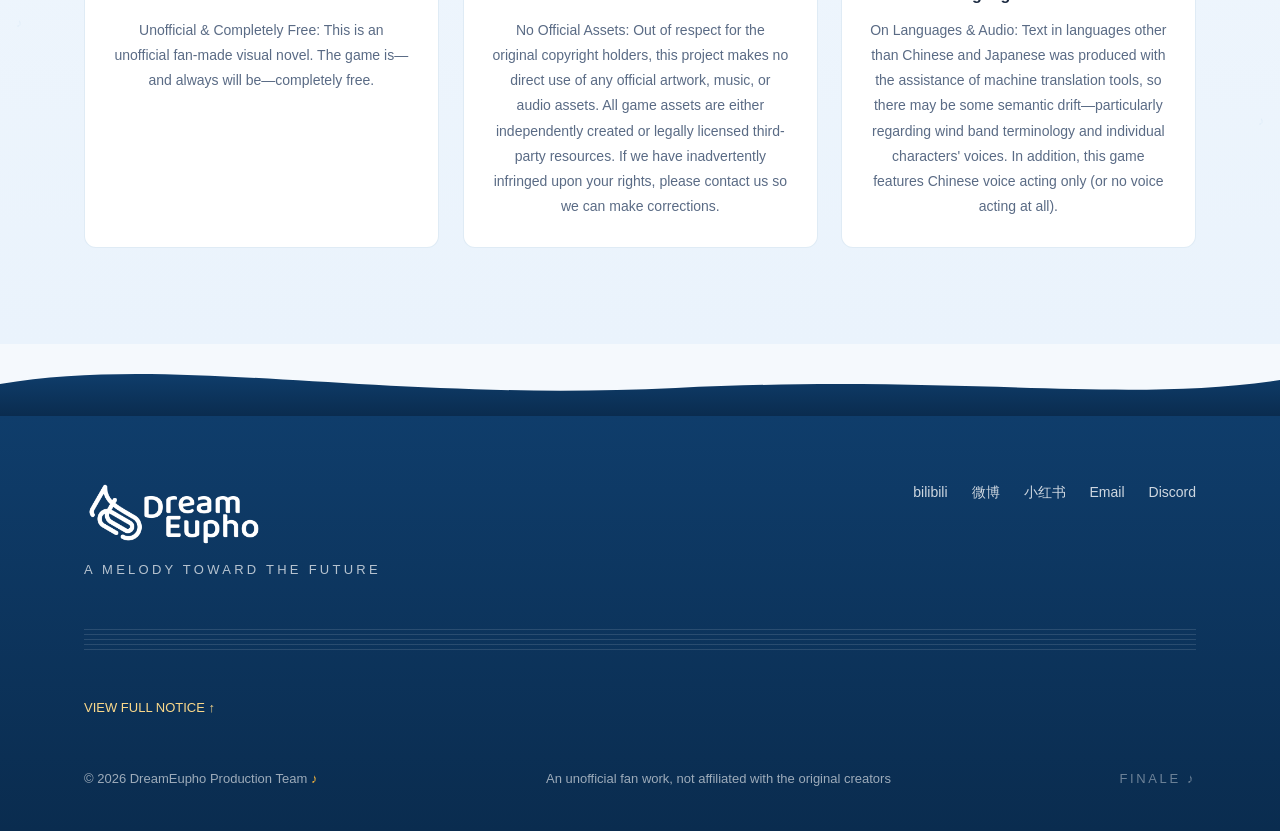
==== commit 8ca4faae: "Polish gallery & credits: remove mystery filter, compound crossfade, align zh/en order, swap intro/g" ====
--- a/index.html
+++ b/index.html
@@ -23,8 +23,8 @@
       <span class="nav-logo"><img src="assets/img/logo/DreamEupho_LOGO_a.png" alt="DreamEupho"></span>
     </a>
     <div class="nav-links">
+      <a href="#gallery" class="nav-link" data-i18n="navGallery">游戏画面</a>
       <a href="#intro" class="nav-link" data-i18n="navIntro">游戏介绍</a>
-      <a href="#gallery" class="nav-link" data-i18n="navGallery">游戏画面</a>
       <a href="#characters" class="nav-link" data-i18n="navChars">人物介绍</a>
       <a href="#credits" class="nav-link" data-i18n="navCredits">制作成员</a>
       <a href="#news" class="nav-link" data-i18n="navNews">资讯更新</a>
@@ -57,8 +57,8 @@
       </button>
     </div>
     <nav class="mm-links">
-      <a href="#intro"><span class="mi">01</span><span class="mn" data-i18n="navIntro">游戏介绍</span><span class="ml"></span><span class="me">INTRODUCTION</span></a>
-      <a href="#gallery"><span class="mi">02</span><span class="mn" data-i18n="navGallery">游戏画面</span><span class="ml"></span><span class="me">GALLERY</span></a>
+      <a href="#gallery"><span class="mi">01</span><span class="mn" data-i18n="navGallery">游戏画面</span><span class="ml"></span><span class="me">GALLERY</span></a>
+      <a href="#intro"><span class="mi">02</span><span class="mn" data-i18n="navIntro">游戏介绍</span><span class="ml"></span><span class="me">INTRODUCTION</span></a>
       <a href="#characters"><span class="mi">03</span><span class="mn" data-i18n="navChars">人物介绍</span><span class="ml"></span><span class="me">CHARACTERS</span></a>
       <a href="#credits"><span class="mi">04</span><span class="mn" data-i18n="navCredits">制作成员</span><span class="ml"></span><span class="me">CREDITS</span></a>
       <a href="#news"><span class="mi">05</span><span class="mn" data-i18n="navNews">资讯更新</span><span class="ml"></span><span class="me">NEWS</span></a>
@@ -113,40 +113,15 @@
     </svg>
   </section>
 
-  <!-- ================= MOVEMENT 01 游戏介绍 ================= -->
-  <section class="section mv-block" id="intro">
-    <span class="baton" aria-hidden="true"></span>
-    <div class="container-narrow reveal">
+  <!-- ================= MOVEMENT 01 游戏画面 ================= -->
+  <section class="section section-alt mv-block" id="gallery">
+    <span class="baton" aria-hidden="true"></span>
+    <div class="container-wide reveal">
       <header class="score-head">
         <div class="score-stage">
           <span class="score-staff" aria-hidden="true"></span>
           <span class="score-barline" aria-hidden="true"></span>
           <span class="score-num">01</span>
-          <span class="score-fall sf-1" aria-hidden="true">♪</span>
-          <span class="score-fall sf-2" aria-hidden="true">♪</span>
-          <span class="score-mark mark-up" aria-hidden="true"><span class="mk-n">♪</span><span class="mk-n">♪</span><span class="mk-n">♪</span></span>
-          <div class="score-title-group">
-            <p class="score-tempo" data-i18n="tempoIntro">行板</p>
-            <h2 class="score-title" data-i18n="secIntro">游戏介绍</h2>
-            <p class="score-en">GAME INTRODUCTION</p>
-          </div>
-          <span class="score-end end-note" aria-hidden="true">♪</span>
-        </div>
-      </header>
-
-      <div class="story-paras" id="storyParas"></div>
-    </div>
-  </section>
-
-  <!-- ================= MOVEMENT 02 游戏画面 ================= -->
-  <section class="section section-alt mv-block" id="gallery">
-    <span class="baton" aria-hidden="true"></span>
-    <div class="container-wide reveal">
-      <header class="score-head">
-        <div class="score-stage">
-          <span class="score-staff" aria-hidden="true"></span>
-          <span class="score-barline" aria-hidden="true"></span>
-          <span class="score-num">02</span>
           <span class="score-fall sf-1" aria-hidden="true">♪</span>
           <span class="score-fall sf-2" aria-hidden="true">♪</span>
           <div class="score-title-group">
@@ -166,6 +141,31 @@
         </div>
         <div class="gc-dots" id="gcDots"></div>
       </div>
+    </div>
+  </section>
+
+  <!-- ================= MOVEMENT 02 游戏介绍 ================= -->
+  <section class="section mv-block" id="intro">
+    <span class="baton" aria-hidden="true"></span>
+    <div class="container-narrow reveal">
+      <header class="score-head">
+        <div class="score-stage">
+          <span class="score-staff" aria-hidden="true"></span>
+          <span class="score-barline" aria-hidden="true"></span>
+          <span class="score-num">02</span>
+          <span class="score-fall sf-1" aria-hidden="true">♪</span>
+          <span class="score-fall sf-2" aria-hidden="true">♪</span>
+          <span class="score-mark mark-up" aria-hidden="true"><span class="mk-n">♪</span><span class="mk-n">♪</span><span class="mk-n">♪</span></span>
+          <div class="score-title-group">
+            <p class="score-tempo" data-i18n="tempoIntro">行板</p>
+            <h2 class="score-title" data-i18n="secIntro">游戏介绍</h2>
+            <p class="score-en">GAME INTRODUCTION</p>
+          </div>
+          <span class="score-end end-note" aria-hidden="true">♪</span>
+        </div>
+      </header>
+
+      <div class="story-paras" id="storyParas"></div>
     </div>
   </section>
 
--- a/css/style.css
+++ b/css/style.css
@@ -890,26 +890,43 @@
 [data-theme="light"] .gc-viewport::after { opacity: 0; }
 .gc-track { position: relative; width: 100%; aspect-ratio: 16 / 9; }
 
-/* 幻灯片：方向性「翻谱」过渡（track[data-dir] 决定候场方向，JS 给退场页加 .gc-out，650ms 后移除） */
+/* 幻灯片：复合渐变过渡
+   新图「对焦进入」：模糊 10px→0 + 微缩放 1.06→1 + 亮度 0.9→1 + 淡入（0.9s）
+   旧图「失焦退场」：模糊 0→8px + 微缩放 1→1.04 + 亮度 1→0.85 + 淡出（0.9s）
+   两层叠加形成纵深对焦感；Ken Burns 呼吸动画继续作用于 img，互不冲突 */
 .gc-slide {
   position: absolute; inset: 0;
   opacity: 0;
-  transform: translateX(28px) scale(1.03);
-  transition: opacity 0.5s ease, transform 0.65s cubic-bezier(0.22, 1, 0.36, 1);
-  pointer-events: none;
-}
-.gc-track[data-dir="prev"] .gc-slide { transform: translateX(-28px) scale(1.03); }
-.gc-slide.active { opacity: 1; transform: translateX(0) scale(1); z-index: 2; pointer-events: auto; }
-.gc-slide.gc-out { opacity: 0; transform: translateX(-18px) scale(1.01); z-index: 1; }
-.gc-track[data-dir="prev"] .gc-slide.gc-out { transform: translateX(18px) scale(1.01); }
-
-/* 骨架淡入：图片就绪前透明，加载完成（img.loaded）后淡入 */
+  pointer-events: none;
+  will-change: opacity, transform, filter;
+}
+.gc-slide.active {
+  opacity: 1;
+  z-index: 2;
+  pointer-events: auto;
+  animation: gcFadeIn 0.9s ease-out both;
+}
+.gc-slide.gc-out {
+  z-index: 1;
+  animation: gcFadeOut 0.9s ease-in both;
+}
+@keyframes gcFadeIn {
+  0%   { opacity: 0; transform: scale(1.06); filter: blur(10px) brightness(0.9); }
+  60%  { opacity: 1; transform: scale(1.01); filter: blur(2px) brightness(0.98); }
+  100% { opacity: 1; transform: scale(1);    filter: blur(0) brightness(1); }
+}
+@keyframes gcFadeOut {
+  0%   { opacity: 1; transform: scale(1);    filter: blur(0) brightness(1); }
+  100% { opacity: 0; transform: scale(1.04); filter: blur(8px) brightness(0.85); }
+}
+
+/* 图片：默认可见（加载完成淡入；即使 .loaded 延迟/失败也不留空白） */
 .gc-slide img {
   width: 100%;
   height: 100%;
   object-fit: cover;
   display: block;
-  opacity: 0;
+  opacity: 1;
   transition: opacity 0.4s ease;
 }
 .gc-slide img.loaded { opacity: 1; }
@@ -1337,7 +1354,7 @@
 
 /* 真由悬念卡 */
 .char-card.mystery { border: 2px dashed rgba(30,111,186,0.3); }
-.char-card.mystery .c-photo img { filter: brightness(0.72) saturate(0.82); }
+/* 立绘与其他角色保持一致，不做压暗（去神秘滤镜）；悬念感保留在虚线框与名字上 */
 .char-card.mystery .c-name { font-family: var(--font-en); }
 .mystery-tag {
   display: block;
@@ -1408,7 +1425,7 @@
 .core-role { display: block; font-size: 12px; font-weight: 700; color: var(--gold); letter-spacing: 0.08em; margin-bottom: 6px; }
 .core-name { font-size: 16px; font-weight: 700; color: var(--ink); }
 
-.credit-groups { display: grid; grid-template-columns: 1fr 1fr; gap: 24px; }
+.credit-groups { display: grid; grid-template-columns: 1fr 1fr; gap: 24px; align-items: start; }
 .credit-title { display: flex; align-items: baseline; gap: 12px; }
 .credit-title .en { font-family: var(--font-en); font-weight: 700; font-size: 16px; color: var(--blue); }
 .credit-title .zh { font-size: 12px; color: var(--slate); }
